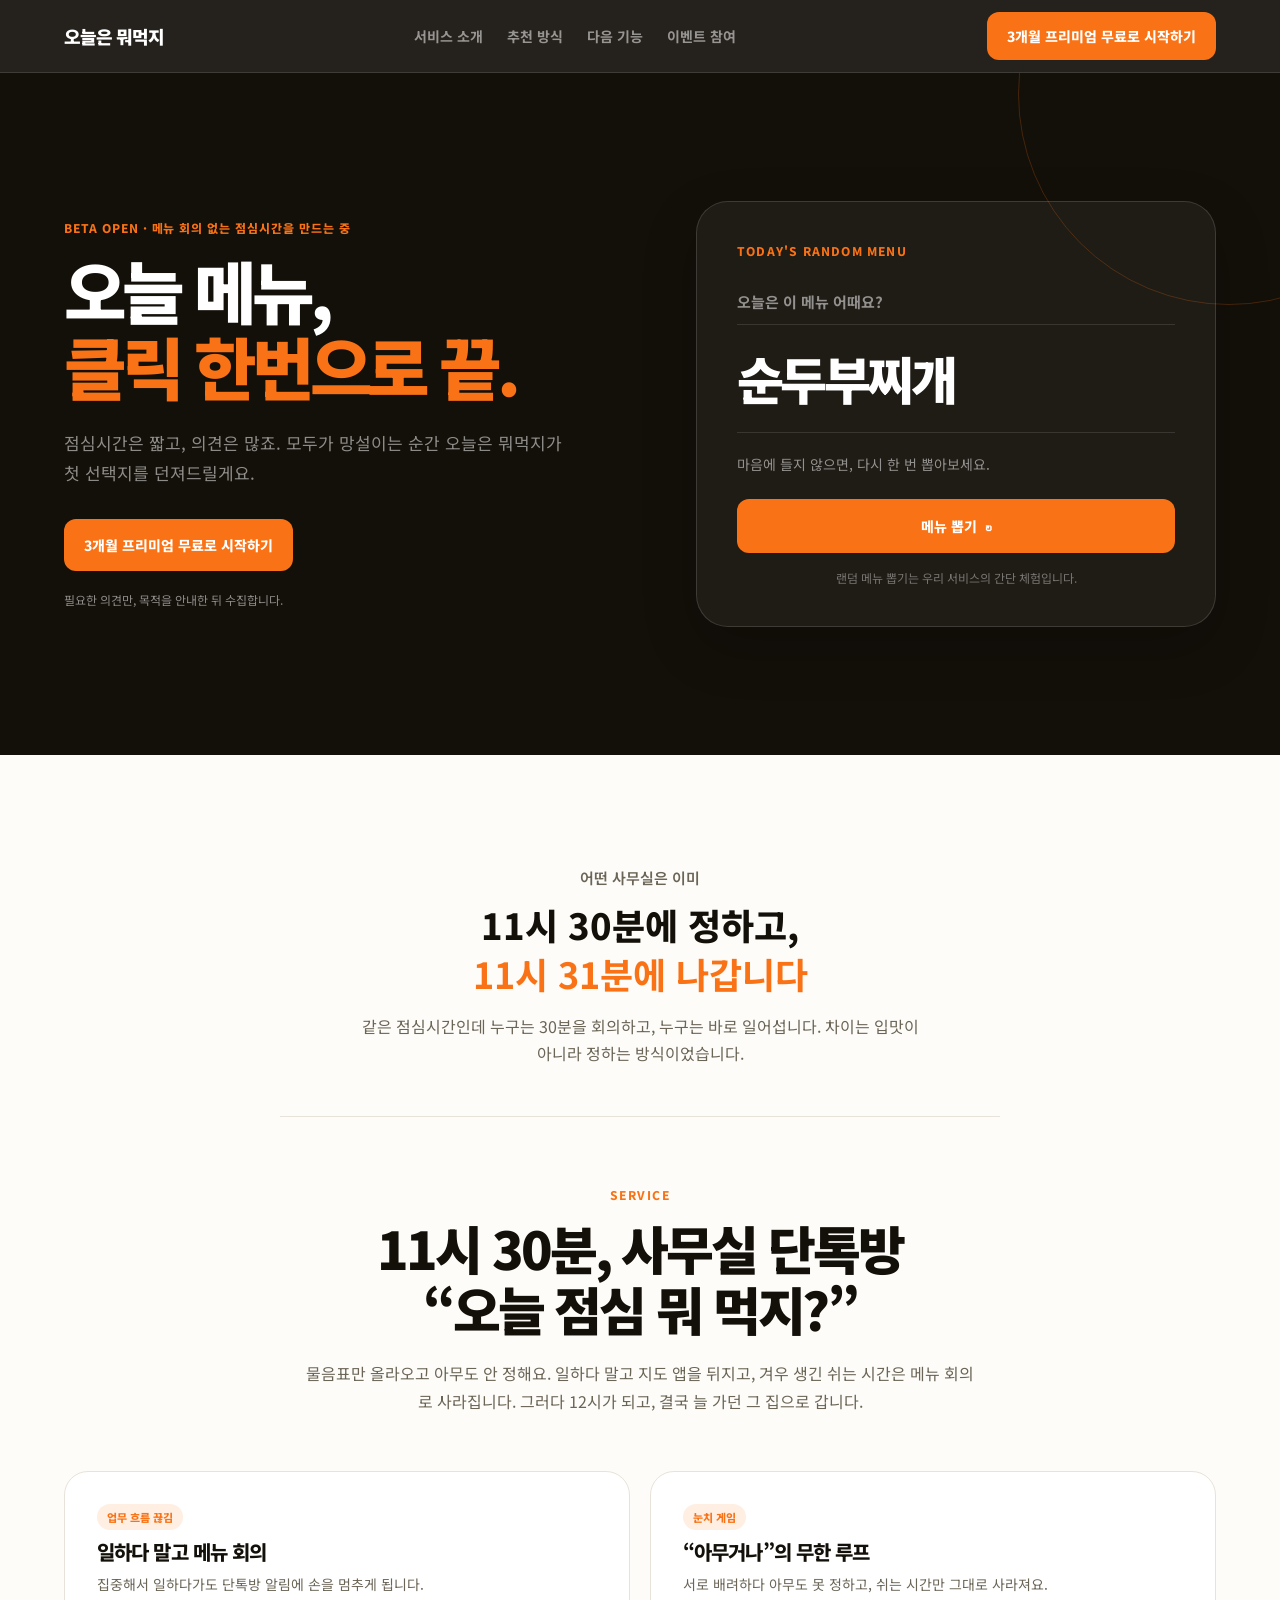
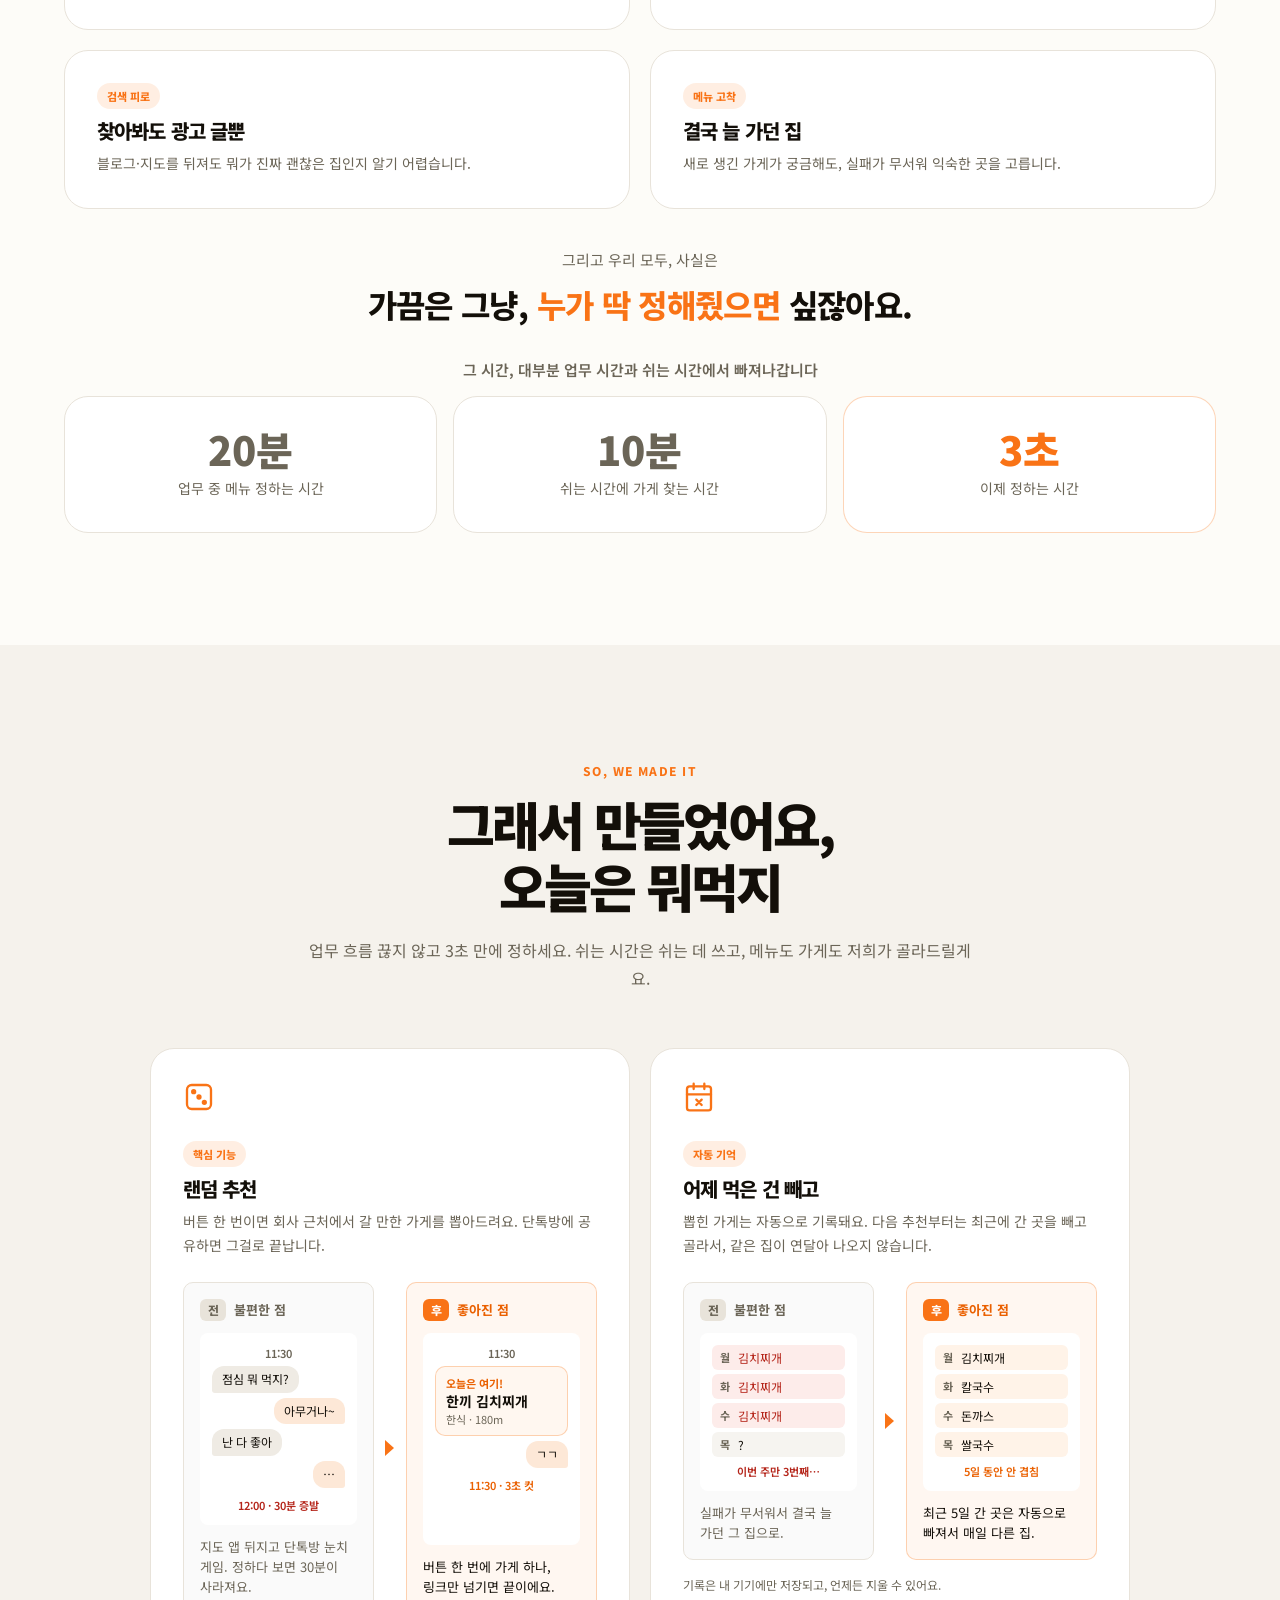
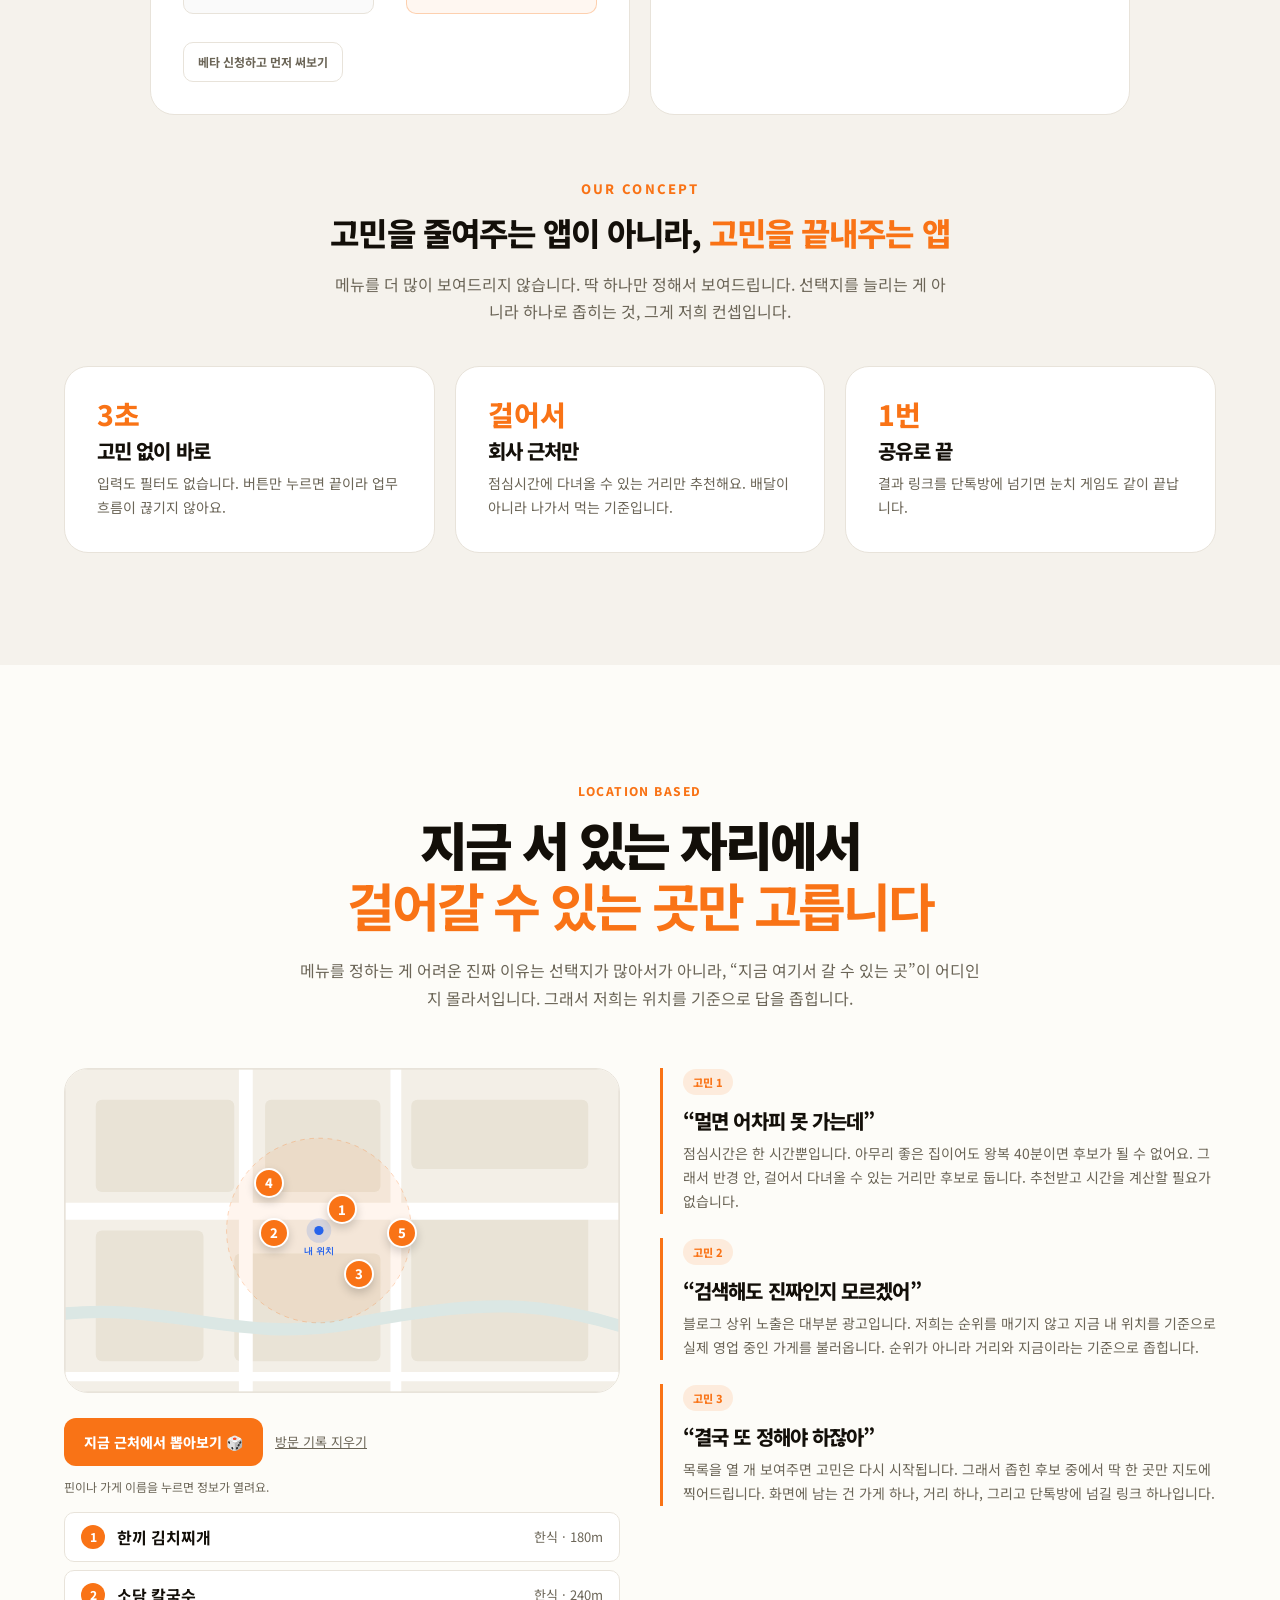
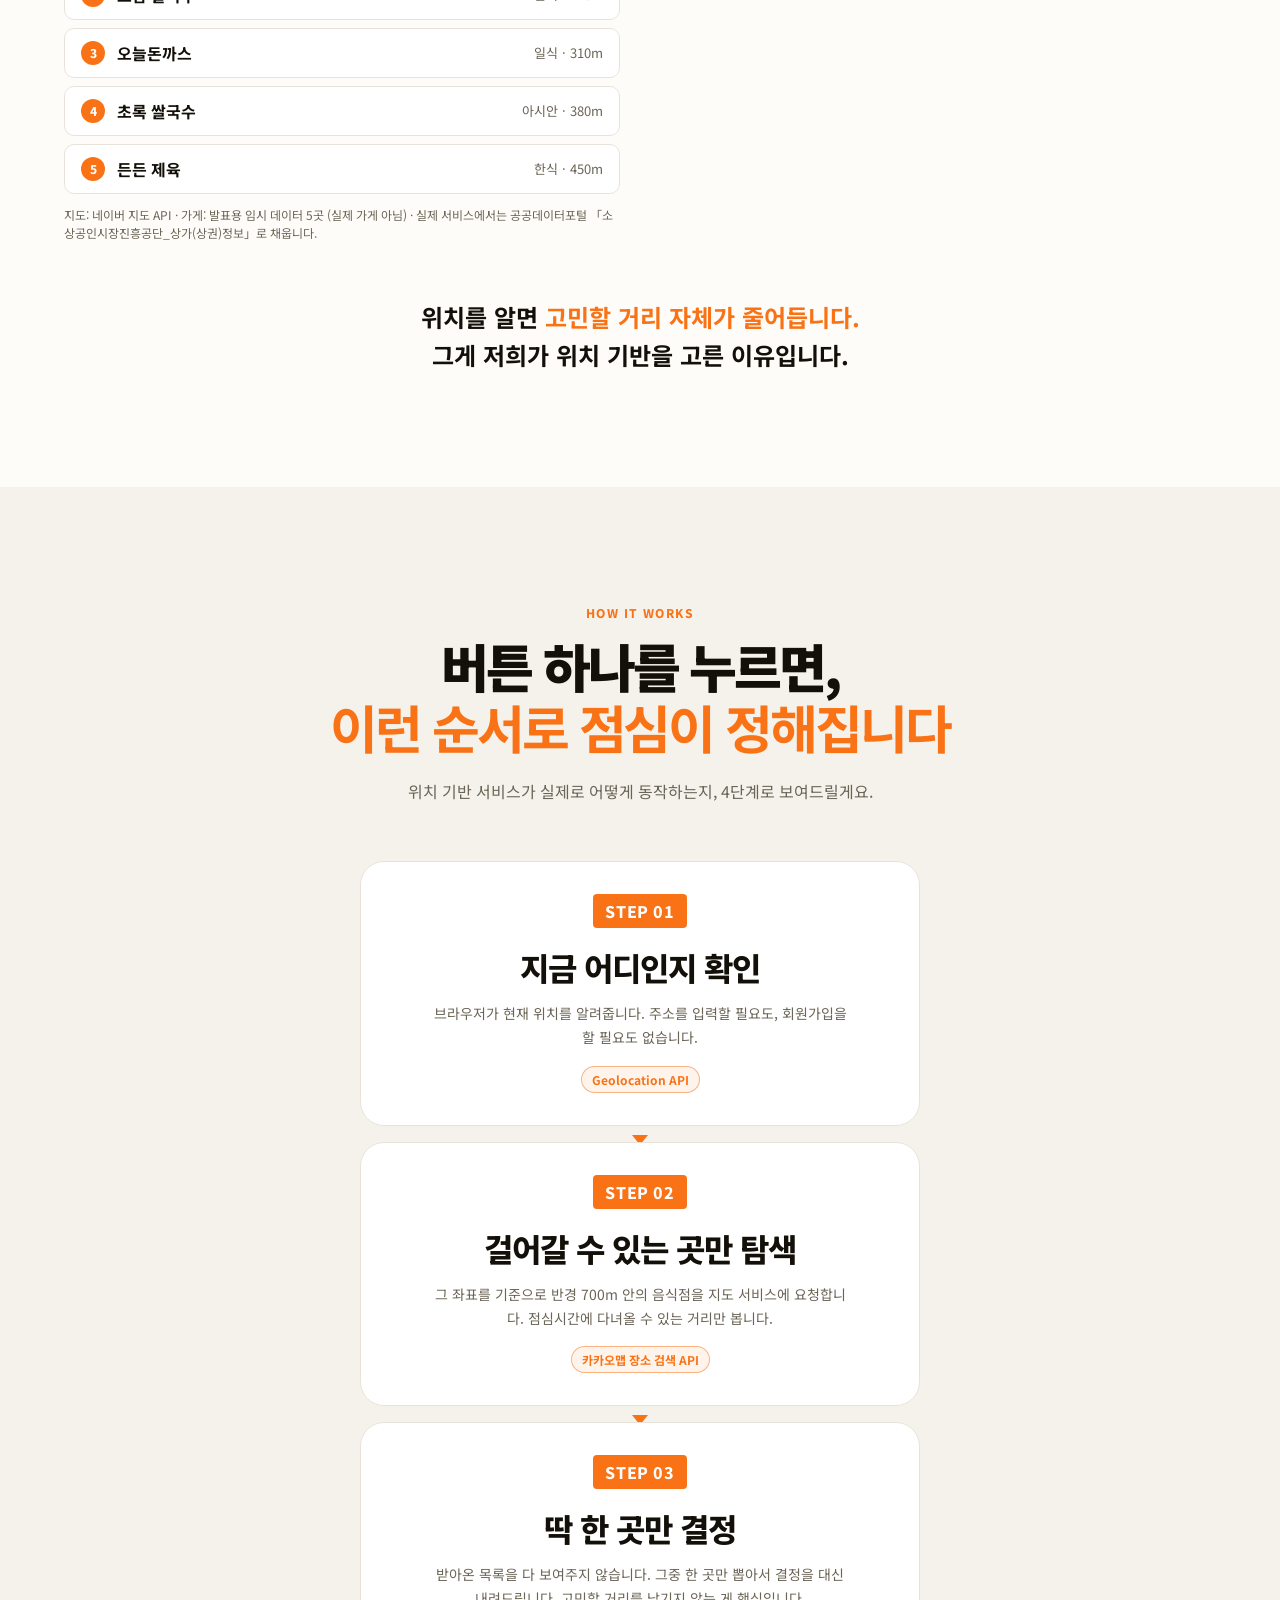
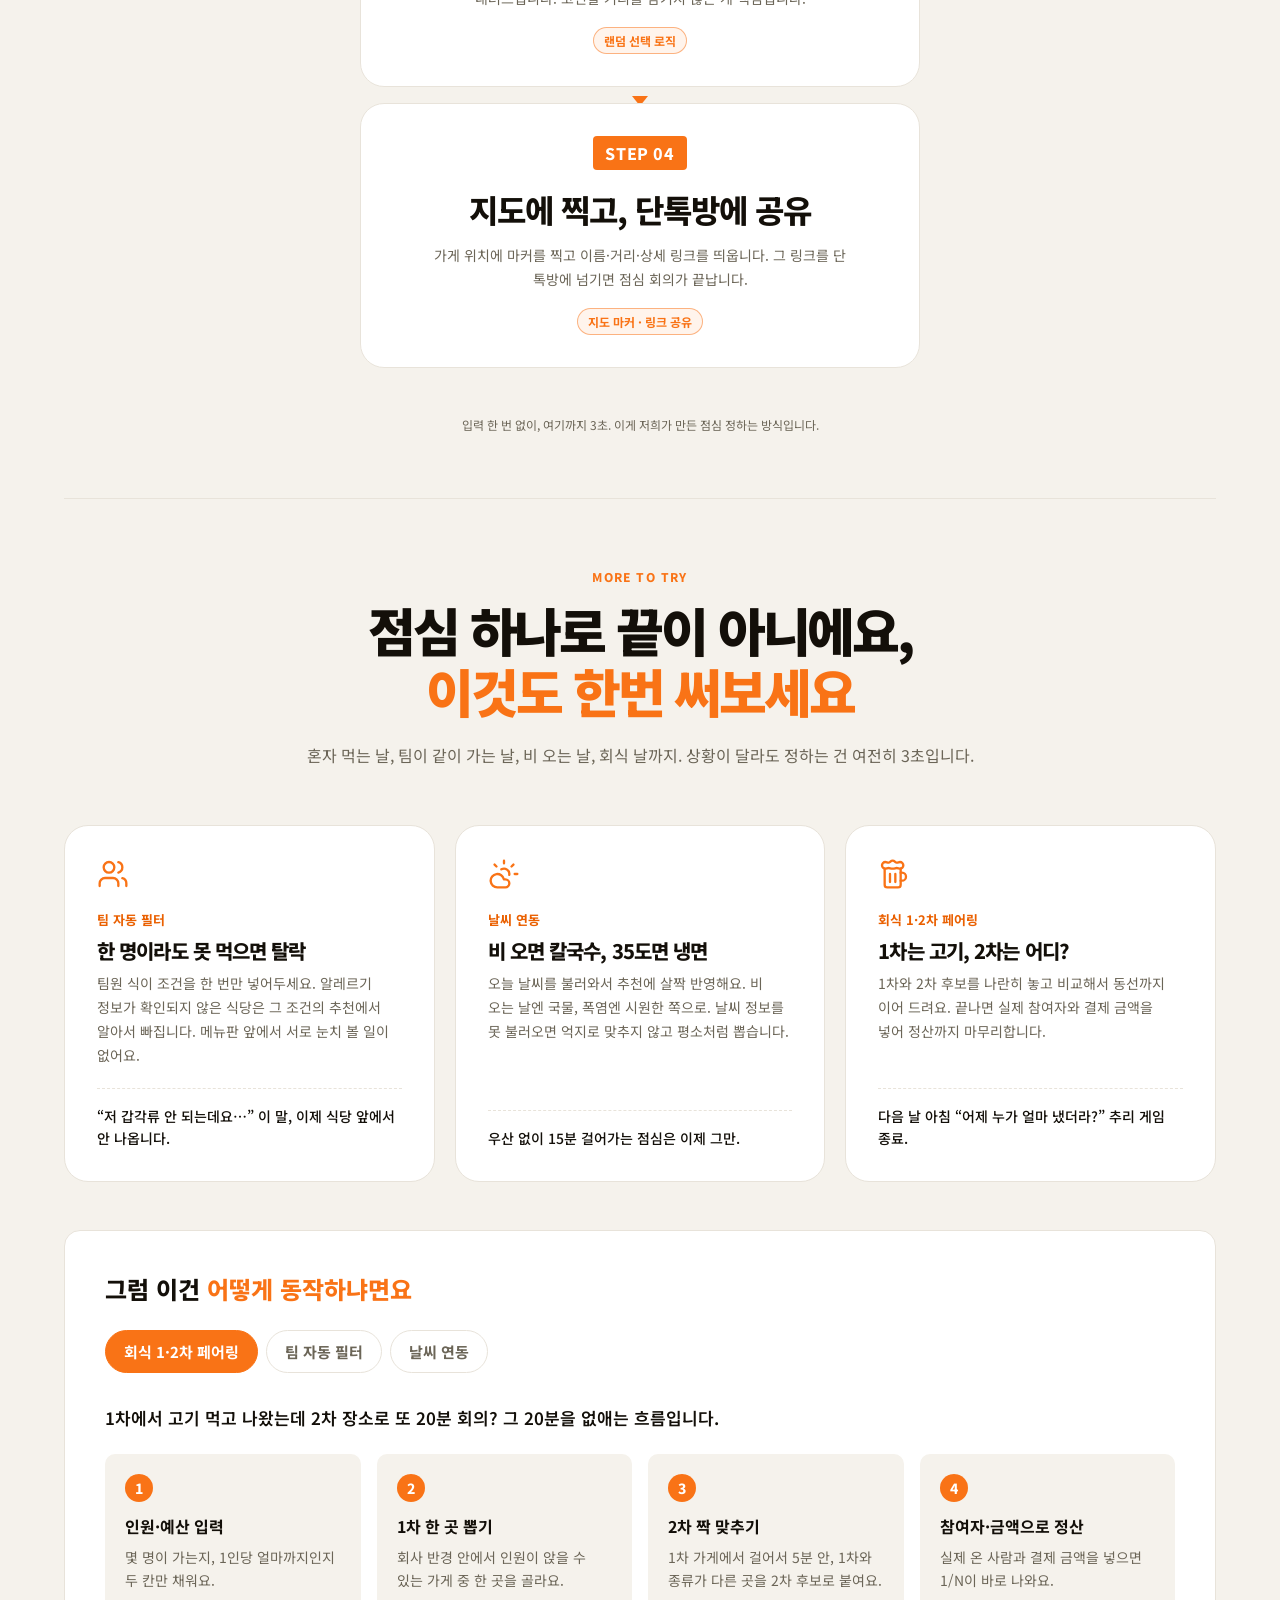
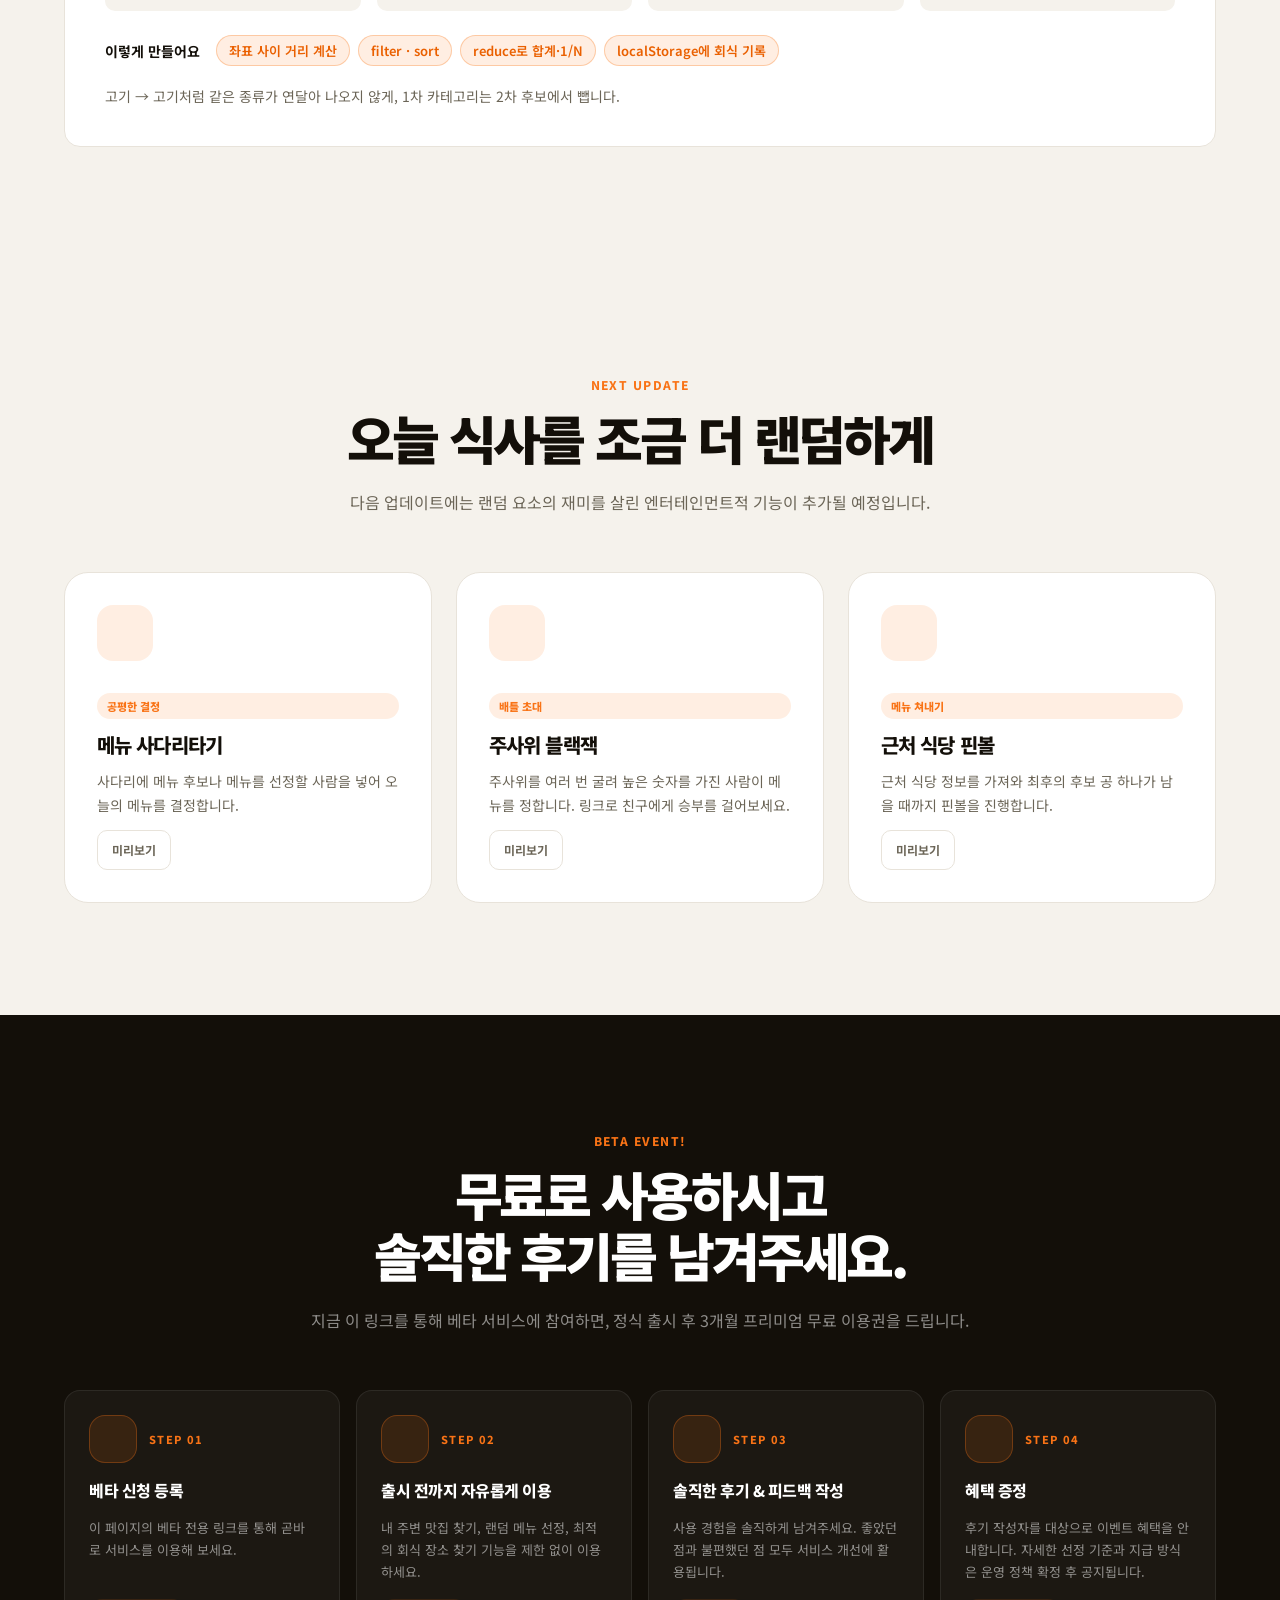
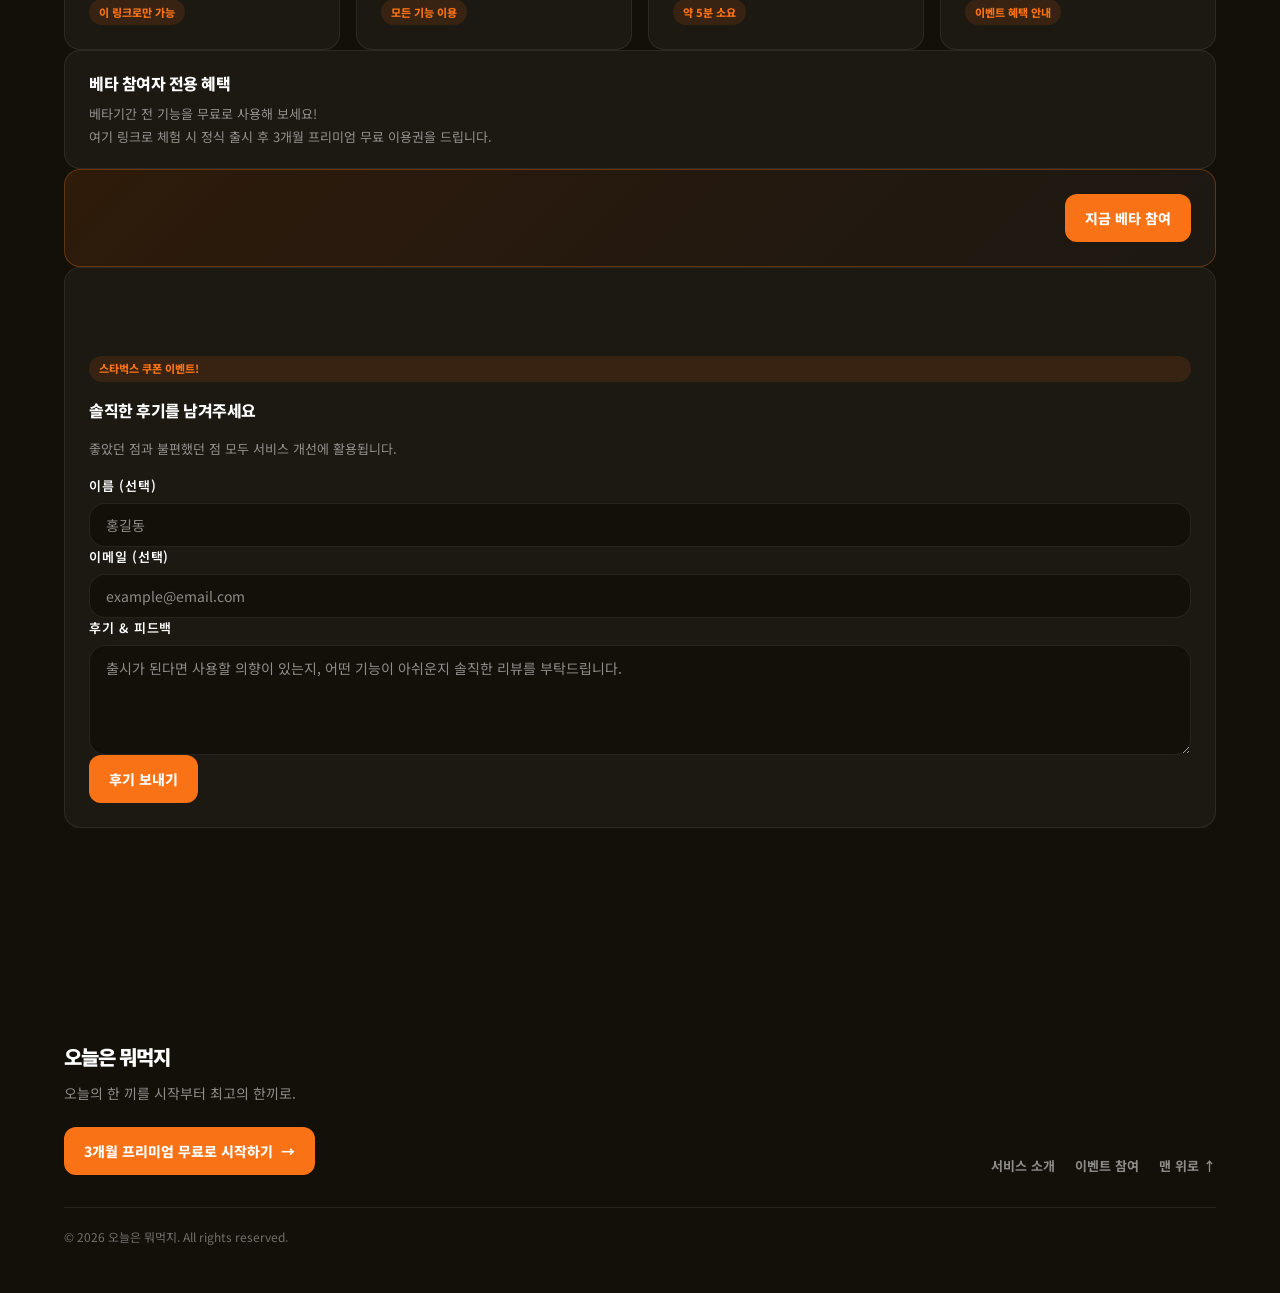
==== index.html @ b44a0952 "feat(B): 기능 카드 전후 장면·추가 기능 3개·동작 설명 탭" ====
<!doctype html>
<html lang="ko">
  <head>
    <meta charset="UTF-8" />
    <meta name="viewport" content="width=device-width, initial-scale=1.0" />
    <meta
      name="description"
      content="오늘의 메뉴 고민을 덜어주는 위치 기반 메뉴 추천 서비스, 오늘은 뭐먹지 베타에 참여해보세요."
    />
    <title>오늘은 뭐먹지 | 오늘 점심, 딱 한 곳만 고를게요</title>

    <!-- 공통 스타일 (모두 같이 씀 / 임의 변경 금지) -->
    <link rel="stylesheet" href="./css/common.css" />
    <!-- A 담당 -->
    <link rel="stylesheet" href="./css/header.css" />
    <link rel="stylesheet" href="./css/hero.css" />
    <link rel="stylesheet" href="./css/footer.css" />
    <!-- B 담당 -->
    <link rel="stylesheet" href="./css/service.css" />
    <link rel="stylesheet" href="./css/features.css" />
    <!-- C 담당 -->
    <link rel="stylesheet" href="./css/update.css" />
    <link rel="stylesheet" href="./css/event.css" />
  </head>

  <body id="top">
    <!-- ============ HEADER (담당: A) ============ -->
    <header class="header" data-site-header>
      <div class="page-container header-inner">
        <a
          href="#top"
          class="header-logo"
          aria-label="오늘은 뭐먹지 첫 화면으로 이동"
        >
          오늘은 뭐먹지
        </a>
        <button
          class="button-secondary header-menu-button"
          type="button"
          aria-expanded="false"
          aria-controls="primary-navigation"
        >
          <span class="header-menu-button-label">메뉴</span>
          <span class="header-menu-button-icon" aria-hidden="true"></span>
        </button>
        <nav class="header-nav" id="primary-navigation" aria-label="주요 메뉴">
          <a href="#service" class="header-link">서비스 소개</a>
          <a href="#features" class="header-link">추천 방식</a>
          <a href="#update" class="header-link">다음 기능</a>
          <a href="#event" class="header-link">이벤트 참여</a>
        </nav>
        <a class="button-primary header-cta" href="#event"
          >3개월 프리미엄 무료로 시작하기</a
        >
      </div>
    </header>

    <!-- ============ HERO (담당: A) ============ -->
    <section class="hero" aria-labelledby="hero-title">
      <div class="page-container hero-inner">
        <div class="hero-text">
          <p class="hero-eyebrow">
            BETA OPEN · 메뉴 회의 없는 점심시간을 만드는 중
          </p>
          <h1 class="hero-title" id="hero-title">
            오늘 메뉴,<br /><span>클릭 한번으로 끝.</span>
          </h1>
          <p class="hero-desc">
            점심시간은 짧고, 의견은 많죠. 모두가 망설이는 순간 오늘은 뭐먹지가
            첫 선택지를 던져드릴게요.
          </p>
          <div class="hero-actions">
            <a class="button-primary hero-cta" href="#event"
              >3개월 프리미엄 무료로 시작하기</a
            >
          </div>
          <p class="hero-note">필요한 의견만, 목적을 안내한 뒤 수집합니다.</p>
        </div>
        <div class="hero-picker" aria-label="랜덤 메뉴 뽑기">
          <p class="hero-picker-eyebrow">TODAY'S RANDOM MENU</p>
          <p class="hero-picker-question">오늘은 이 메뉴 어때요?</p>
          <output class="hero-picker-result" data-menu-result aria-live="polite"
            >순두부찌개</output
          >
          <p class="hero-picker-description">
            마음에 들지 않으면, 다시 한 번 뽑아보세요.
          </p>
          <button
            class="button-primary hero-picker-button"
            type="button"
            data-menu-spin
          >
            <span data-menu-button-label>메뉴 뽑기</span>
            <span aria-hidden="true">↻</span>
          </button>
          <p class="hero-picker-note">
            랜덤 메뉴 뽑기는 우리 서비스의 간단 체험입니다.
          </p>
        </div>
      </div>
    </section>

    <!-- ============ SERVICE (담당: B) ============ -->
    <section id="service" class="page-section page-section-light">
      <div class="page-container">
        <!-- 0막: 부러움 — 이미 이렇게 쓰는 팀이 있습니다 -->
        <div class="service-envy">
          <p class="service-envy-lead">어떤 사무실은 이미</p>
          <p class="service-envy-line">
            11시 30분에 정하고,<br />
            <b class="service-envy-accent">11시 31분에 나갑니다</b>
          </p>
          <p class="service-envy-desc">
            같은 점심시간인데 누구는 30분을 회의하고, 누구는 바로 일어섭니다.
            차이는 입맛이 아니라 정하는 방식이었습니다.
          </p>
        </div>

        <!-- 1막: 페르소나의 고민 -->
        <div class="section-heading-group">
          <span class="section-eyebrow">SERVICE</span>
          <h2 class="section-heading">
            11시 30분, 사무실 단톡방<br />&ldquo;오늘 점심 뭐 먹지?&rdquo;
          </h2>
          <p class="section-description">
            물음표만 올라오고 아무도 안 정해요. 일하다 말고 지도 앱을 뒤지고,
            겨우 생긴 쉬는 시간은 메뉴 회의로 사라집니다. 그러다 12시가 되고,
            결국 늘 가던 그 집으로 갑니다.
          </p>
        </div>

        <!-- 2막: 문제 제기 -->
        <div class="service-pain-list">
          <article class="ui-card-light service-pain">
            <span class="ui-badge">업무 흐름 끊김</span>
            <h3 class="text-card-title">일하다 말고 메뉴 회의</h3>
            <p class="text-card-body">
              집중해서 일하다가도 단톡방 알림에 손을 멈추게 됩니다.
            </p>
          </article>

          <article class="ui-card-light service-pain">
            <span class="ui-badge">눈치 게임</span>
            <h3 class="text-card-title">&ldquo;아무거나&rdquo;의 무한 루프</h3>
            <p class="text-card-body">
              서로 배려하다 아무도 못 정하고, 쉬는 시간만 그대로 사라져요.
            </p>
          </article>

          <article class="ui-card-light service-pain">
            <span class="ui-badge">검색 피로</span>
            <h3 class="text-card-title">찾아봐도 광고 글뿐</h3>
            <p class="text-card-body">
              블로그·지도를 뒤져도 뭐가 진짜 괜찮은 집인지 알기 어렵습니다.
            </p>
          </article>

          <article class="ui-card-light service-pain">
            <span class="ui-badge">메뉴 고착</span>
            <h3 class="text-card-title">결국 늘 가던 집</h3>
            <p class="text-card-body">
              새로 생긴 가게가 궁금해도, 실패가 무서워 익숙한 곳을 고릅니다.
            </p>
          </article>
        </div>

        <!-- 3막: 공감 전환 -->
        <div class="service-turn">
          <p class="service-turn-lead">그리고 우리 모두, 사실은</p>
          <p class="service-turn-line">
            가끔은 그냥, <em class="service-turn-accent">누가 딱 정해줬으면</em> 싶잖아요.
          </p>
        </div>

        <!-- 숫자 대비 -->
        <p class="service-compare-lead">
          그 시간, 대부분 업무 시간과 쉬는 시간에서 빠져나갑니다
        </p>
        <div class="service-compare">
          <div class="ui-card-light service-compare-item">
            <span class="service-compare-num">20분</span>
            <p class="text-card-body">업무 중 메뉴 정하는 시간</p>
          </div>
          <div class="ui-card-light service-compare-item">
            <span class="service-compare-num">10분</span>
            <p class="text-card-body">쉬는 시간에 가게 찾는 시간</p>
          </div>
          <div class="ui-card-light service-compare-item service-compare-item-good">
            <span class="service-compare-num service-compare-num-good">3초</span>
            <p class="text-card-body">이제 정하는 시간</p>
          </div>
        </div>
      </div>
    </section>

    <!-- ============ FEATURES (담당: B) ============ -->
    <section id="features" class="page-section page-section-light-soft">
      <div class="page-container">
        <!-- 4막: 그래서 만들었어요 -->
        <div class="section-heading-group">
          <span class="section-eyebrow">SO, WE MADE IT</span>
          <h2 class="section-heading">그래서 만들었어요,<br />오늘은 뭐먹지</h2>
          <p class="section-description">
            업무 흐름 끊지 않고 3초 만에 정하세요. 쉬는 시간은 쉬는 데 쓰고,
            메뉴도 가게도 저희가 골라드릴게요.
          </p>
        </div>

        <div class="features-card-list">
          <!-- 기능 1: 랜덤 추천 -->
          <article class="ui-card-light features-card">
            <svg class="features-icon" viewBox="0 0 24 24" fill="none" stroke="currentColor" stroke-width="1.75" stroke-linecap="round" stroke-linejoin="round" aria-hidden="true"><rect x="3" y="3" width="18" height="18" rx="3.5" /><circle cx="8" cy="8" r="1.1" fill="currentColor" /><circle cx="12" cy="12" r="1.1" fill="currentColor" /><circle cx="16" cy="16" r="1.1" fill="currentColor" /></svg>
            <span class="ui-badge">핵심 기능</span>
            <h3 class="text-card-title">랜덤 추천</h3>
            <p class="text-card-body">
              버튼 한 번이면 회사 근처에서 갈 만한 가게를 뽑아드려요. 단톡방에
              공유하면 그걸로 끝납니다.
            </p>

            <dl class="features-solve">
              <div class="features-solve-row">
                <dt class="features-solve-label"><span class="features-solve-tag">전</span>불편한 점</dt>
                <dd class="features-solve-scene" aria-hidden="true">
                  <div class="features-scene-chat">
                    <p class="features-scene-time">11:30</p>
                    <p class="features-scene-bubble">점심 뭐 먹지?</p>
                    <p class="features-scene-bubble features-scene-bubble-me">아무거나~</p>
                    <p class="features-scene-bubble">난 다 좋아</p>
                    <p class="features-scene-bubble features-scene-bubble-me">…</p>
                    <p class="features-scene-time features-scene-time-bad">12:00 · 30분 증발</p>
                  </div>
                </dd>
                <dd class="features-solve-text">지도 앱 뒤지고 단톡방 눈치 게임. 정하다 보면 30분이 사라져요.</dd>
              </div>
              <div class="features-solve-row features-solve-row-good">
                <dt class="features-solve-label"><span class="features-solve-tag features-solve-tag-good">후</span>좋아진 점</dt>
                <dd class="features-solve-scene" aria-hidden="true">
                  <div class="features-scene-chat">
                    <p class="features-scene-time">11:30</p>
                    <div class="features-scene-pick">
                      <span class="features-scene-pick-label">오늘은 여기!</span>
                      <strong class="features-scene-pick-name">한끼 김치찌개</strong>
                      <span class="features-scene-pick-meta">한식 · 180m</span>
                    </div>
                    <p class="features-scene-bubble features-scene-bubble-me">ㄱㄱ</p>
                    <p class="features-scene-time features-scene-time-good">11:30 · 3초 컷</p>
                  </div>
                </dd>
                <dd class="features-solve-text">버튼 한 번에 가게 하나, 링크만 넘기면 끝이에요.</dd>
              </div>
            </dl>

            <a class="button-secondary features-card-button" href="#event">
              베타 신청하고 먼저 써보기
            </a>
          </article>

          <!-- 기능 2: 최근 메뉴 저장 -->
          <article class="ui-card-light features-card">
            <svg class="features-icon" viewBox="0 0 24 24" fill="none" stroke="currentColor" stroke-width="1.75" stroke-linecap="round" stroke-linejoin="round" aria-hidden="true"><rect x="3" y="4" width="18" height="18" rx="2" /><path d="M16 2v4M8 2v4M3 10h18M10 14l4 4M14 14l-4 4" /></svg>
            <span class="ui-badge">자동 기억</span>
            <h3 class="text-card-title">어제 먹은 건 빼고</h3>
            <p class="text-card-body">
              뽑힌 가게는 자동으로 기록돼요. 다음 추천부터는 최근에 간 곳을
              빼고 골라서, 같은 집이 연달아 나오지 않습니다.
            </p>

            <dl class="features-solve">
              <div class="features-solve-row">
                <dt class="features-solve-label"><span class="features-solve-tag">전</span>불편한 점</dt>
                <dd class="features-solve-scene" aria-hidden="true">
                  <ol class="features-scene-week">
                    <li class="features-scene-day features-scene-day-same"><span>월</span>김치찌개</li>
                    <li class="features-scene-day features-scene-day-same"><span>화</span>김치찌개</li>
                    <li class="features-scene-day features-scene-day-same"><span>수</span>김치찌개</li>
                    <li class="features-scene-day"><span>목</span>?</li>
                  </ol>
                  <p class="features-scene-time features-scene-time-bad">이번 주만 3번째…</p>
                </dd>
                <dd class="features-solve-text">실패가 무서워서 결국 늘 가던 그 집으로.</dd>
              </div>
              <div class="features-solve-row features-solve-row-good">
                <dt class="features-solve-label"><span class="features-solve-tag features-solve-tag-good">후</span>좋아진 점</dt>
                <dd class="features-solve-scene" aria-hidden="true">
                  <ol class="features-scene-week">
                    <li class="features-scene-day"><span>월</span>김치찌개</li>
                    <li class="features-scene-day"><span>화</span>칼국수</li>
                    <li class="features-scene-day"><span>수</span>돈까스</li>
                    <li class="features-scene-day"><span>목</span>쌀국수</li>
                  </ol>
                  <p class="features-scene-time features-scene-time-good">5일 동안 안 겹침</p>
                </dd>
                <dd class="features-solve-text">최근 5일 간 곳은 자동으로 빠져서 매일 다른 집.</dd>
              </div>
            </dl>

            <p class="text-caption features-card-caption">
              기록은 내 기기에만 저장되고, 언제든 지울 수 있어요.
            </p>
          </article>
        </div>

        <!-- 5막: 우리 컨셉과 장점 -->
        <div class="features-concept">
          <p class="features-concept-eyebrow">OUR CONCEPT</p>
          <p class="features-concept-line">
            고민을 줄여주는 앱이 아니라,
            <em class="features-concept-accent">고민을 끝내주는 앱</em>
          </p>
          <p class="features-concept-desc">
            메뉴를 더 많이 보여드리지 않습니다. 딱 하나만 정해서 보여드립니다.
            선택지를 늘리는 게 아니라 하나로 좁히는 것, 그게 저희 컨셉입니다.
          </p>

          <ul class="features-merit-list">
            <li class="ui-card-light features-merit">
              <span class="features-merit-num">3초</span>
              <p class="text-card-title">고민 없이 바로</p>
              <p class="text-card-body">
                입력도 필터도 없습니다. 버튼만 누르면 끝이라 업무 흐름이
                끊기지 않아요.
              </p>
            </li>
            <li class="ui-card-light features-merit">
              <span class="features-merit-num">걸어서</span>
              <p class="text-card-title">회사 근처만</p>
              <p class="text-card-body">
                점심시간에 다녀올 수 있는 거리만 추천해요. 배달이 아니라
                나가서 먹는 기준입니다.
              </p>
            </li>
            <li class="ui-card-light features-merit">
              <span class="features-merit-num">1번</span>
              <p class="text-card-title">공유로 끝</p>
              <p class="text-card-body">
                결과 링크를 단톡방에 넘기면 눈치 게임도 같이 끝납니다.
              </p>
            </li>
          </ul>
        </div>

      </div>
    </section>

    <!-- ============ LOCATION SERVICE (담당: B) ============ -->
    <section id="location" class="page-section page-section-light">
      <div class="page-container">
        <div class="section-heading-group">
          <span class="section-eyebrow">LOCATION BASED</span>
          <h2 class="section-heading">
            지금 서 있는 자리에서<br />
            <b class="location-accent">걸어갈 수 있는 곳만 고릅니다</b>
          </h2>
          <p class="section-description">
            메뉴를 정하는 게 어려운 진짜 이유는 선택지가 많아서가 아니라,
            &ldquo;지금 여기서 갈 수 있는 곳&rdquo;이 어디인지 몰라서입니다.
            그래서 저희는 위치를 기준으로 답을 좁힙니다.
          </p>
        </div>

        <div class="location-showcase">
          <figure class="location-figure">
            <!-- 지도 이미지 + 클릭하면 정보가 열리는 핀 -->
            <div class="location-stage">
              <!-- 네이버 지도 (Client ID가 있을 때 표시) -->
              <div class="location-naver-map" hidden></div>

              <!-- 네이버 지도를 못 쓸 때 보이는 그림 지도 -->
              <img
                class="location-image"
                src="./assets/location-map-base.svg"
                alt="내 위치를 중심으로 걸어갈 수 있는 반경을 표시한 지도"
              />
              <div class="location-pins"></div>
            </div>

            <div class="location-controls">
              <button class="button-primary location-pick-button" type="button">
                지금 근처에서 뽑아보기 🎲
              </button>
              <button class="location-reset-button" type="button">
                방문 기록 지우기
              </button>
            </div>

            <p class="text-caption location-status" aria-live="polite">
              핀이나 가게 이름을 누르면 정보가 열려요.
            </p>

            <div class="location-detail" hidden></div>

            <ol class="location-list"></ol>

            <figcaption class="text-caption location-caption">
              지도: 네이버 지도 API · 가게: 발표용 임시 데이터 5곳 (실제 가게 아님) ·
              실제 서비스에서는 공공데이터포털 「소상공인시장진흥공단_상가(상권)정보」로 채웁니다.
            </figcaption>
          </figure>

          <div class="location-points">
            <article class="location-point">
              <span class="ui-badge">고민 1</span>
              <h3 class="text-card-title">&ldquo;멀면 어차피 못 가는데&rdquo;</h3>
              <p class="text-card-body">
                점심시간은 한 시간뿐입니다. 아무리 좋은 집이어도 왕복 40분이면
                후보가 될 수 없어요. 그래서 반경 안, 걸어서 다녀올 수 있는
                거리만 후보로 둡니다. 추천받고 시간을 계산할 필요가 없습니다.
              </p>
            </article>

            <article class="location-point">
              <span class="ui-badge">고민 2</span>
              <h3 class="text-card-title">&ldquo;검색해도 진짜인지 모르겠어&rdquo;</h3>
              <p class="text-card-body">
                블로그 상위 노출은 대부분 광고입니다. 저희는 순위를 매기지
                않고 지금 내 위치를 기준으로 실제 영업 중인 가게를 불러옵니다.
                순위가 아니라 거리와 지금이라는 기준으로 좁힙니다.
              </p>
            </article>

            <article class="location-point">
              <span class="ui-badge">고민 3</span>
              <h3 class="text-card-title">&ldquo;결국 또 정해야 하잖아&rdquo;</h3>
              <p class="text-card-body">
                목록을 열 개 보여주면 고민은 다시 시작됩니다. 그래서 좁힌
                후보 중에서 딱 한 곳만 지도에 찍어드립니다. 화면에 남는 건
                가게 하나, 거리 하나, 그리고 단톡방에 넘길 링크 하나입니다.
              </p>
            </article>
          </div>
        </div>

        <p class="location-closing">
          위치를 알면 <b class="location-accent">고민할 거리 자체가 줄어듭니다.</b><br />
          그게 저희가 위치 기반을 고른 이유입니다.
        </p>
      </div>

      <!-- 로컬 전용 키 파일 (레포에 없음, 없으면 그림 지도로 동작) -->
      <script src="./js/location-keys.local.js"></script>
      <script src="./js/location-config.js"></script>
      <script src="./data/stores.js"></script>
      <script src="./js/location-pick.js" defer></script>
    </section>

    <!-- ============ HOW IT WORKS (담당: B) ============ -->
    <section id="how-it-works" class="page-section page-section-light-soft">
      <div class="page-container">
        <div class="section-heading-group">
          <span class="section-eyebrow">HOW IT WORKS</span>
          <h2 class="section-heading">
            버튼 하나를 누르면,<br />
            <b class="features-flow-accent">이런 순서로 점심이 정해집니다</b>
          </h2>
          <p class="section-description">
            위치 기반 서비스가 실제로 어떻게 동작하는지, 4단계로 보여드릴게요.
          </p>
        </div>

        <ol class="features-flow">
          <li class="ui-card-light features-flow-step">
            <span class="features-flow-num">STEP 01</span>
            <h3 class="features-flow-title">지금 어디인지 확인</h3>
            <p class="text-card-body features-flow-text">
              브라우저가 현재 위치를 알려줍니다. 주소를 입력할 필요도,
              회원가입을 할 필요도 없습니다.
            </p>
            <span class="features-flow-tech">Geolocation API</span>
          </li>

          <li class="ui-card-light features-flow-step">
            <span class="features-flow-num">STEP 02</span>
            <h3 class="features-flow-title">걸어갈 수 있는 곳만 탐색</h3>
            <p class="text-card-body features-flow-text">
              그 좌표를 기준으로 반경 700m 안의 음식점을 지도 서비스에
              요청합니다. 점심시간에 다녀올 수 있는 거리만 봅니다.
            </p>
            <span class="features-flow-tech">카카오맵 장소 검색 API</span>
          </li>

          <li class="ui-card-light features-flow-step">
            <span class="features-flow-num">STEP 03</span>
            <h3 class="features-flow-title">딱 한 곳만 결정</h3>
            <p class="text-card-body features-flow-text">
              받아온 목록을 다 보여주지 않습니다. 그중 한 곳만 뽑아서
              결정을 대신 내려드립니다. 고민할 거리를 남기지 않는 게 핵심입니다.
            </p>
            <span class="features-flow-tech">랜덤 선택 로직</span>
          </li>

          <li class="ui-card-light features-flow-step features-flow-step-last">
            <span class="features-flow-num">STEP 04</span>
            <h3 class="features-flow-title">지도에 찍고, 단톡방에 공유</h3>
            <p class="text-card-body features-flow-text">
              가게 위치에 마커를 찍고 이름·거리·상세 링크를 띄웁니다.
              그 링크를 단톡방에 넘기면 점심 회의가 끝납니다.
            </p>
            <span class="features-flow-tech">지도 마커 · 링크 공유</span>
          </li>
        </ol>

        <p class="text-caption features-flow-outro">
          입력 한 번 없이, 여기까지 3초. 이게 저희가 만든 점심 정하는 방식입니다.
        </p>

        <!-- 추가 기능: 이것도 한번 써보세요 -->
        <div class="features-more">
          <div class="section-heading-group">
            <span class="section-eyebrow">MORE TO TRY</span>
            <h2 class="section-heading features-more-heading">
              점심 하나로 끝이 아니에요,<br /><span class="features-flow-accent">이것도 한번 써보세요</span>
            </h2>
            <p class="section-description">
              혼자 먹는 날, 팀이 같이 가는 날, 비 오는 날, 회식 날까지. 상황이 달라도 정하는 건 여전히 3초입니다.
            </p>
          </div>

          <ul class="features-more-list">
          <li class="ui-card-light features-more-card">
            <svg class="features-icon" viewBox="0 0 24 24" fill="none" stroke="currentColor" stroke-width="1.75" stroke-linecap="round" stroke-linejoin="round" aria-hidden="true"><path d="M16 21v-2a4 4 0 0 0-4-4H6a4 4 0 0 0-4 4v2" /><circle cx="9" cy="7" r="4" /><path d="M22 21v-2a4 4 0 0 0-3-3.87M16 3.13a4 4 0 0 1 0 7.75" /></svg>
            <span class="features-more-tag">팀 자동 필터</span>
            <h3 class="text-card-title">한 명이라도 못 먹으면 탈락</h3>
            <p class="text-card-body">
              팀원 식이 조건을 한 번만 넣어두세요. 알레르기 정보가 확인되지 않은 식당은 그 조건의 추천에서 알아서 빠집니다. 메뉴판 앞에서 서로 눈치 볼 일이 없어요.
            </p>
            <p class="features-more-quote">“저 갑각류 안 되는데요…” 이 말, 이제 식당 앞에서 안 나옵니다.</p>
          </li>
          <li class="ui-card-light features-more-card">
            <svg class="features-icon" viewBox="0 0 24 24" fill="none" stroke="currentColor" stroke-width="1.75" stroke-linecap="round" stroke-linejoin="round" aria-hidden="true"><path d="M12 2v2M4.93 4.93l1.41 1.41M20 12h2M19.07 4.93l-1.41 1.41M15.95 12.65a4 4 0 0 0-5.93-4.13" /><path d="M13 22H7a5 5 0 1 1 4.9-6H13a3 3 0 0 1 0 6Z" /></svg>
            <span class="features-more-tag">날씨 연동</span>
            <h3 class="text-card-title">비 오면 칼국수, 35도면 냉면</h3>
            <p class="text-card-body">
              오늘 날씨를 불러와서 추천에 살짝 반영해요. 비 오는 날엔 국물, 폭염엔 시원한 쪽으로. 날씨 정보를 못 불러오면 억지로 맞추지 않고 평소처럼 뽑습니다.
            </p>
            <p class="features-more-quote">우산 없이 15분 걸어가는 점심은 이제 그만.</p>
          </li>
          <li class="ui-card-light features-more-card">
            <svg class="features-icon" viewBox="0 0 24 24" fill="none" stroke="currentColor" stroke-width="1.75" stroke-linecap="round" stroke-linejoin="round" aria-hidden="true"><path d="M17 11h1a3 3 0 0 1 0 6h-1" /><path d="M9 12v6M13 12v6" /><path d="M14 7.5c-1 0-1.44.5-3 .5s-2-.5-3-.5-1.72.5-2.5.5a2.5 2.5 0 0 1 0-5c.78 0 1.57.5 2.5.5S9.44 2 11 2s2 1.5 3 1.5 1.72-.5 2.5-.5a2.5 2.5 0 0 1 0 5c-.78 0-1.5-.5-2.5-.5Z" /><path d="M5 8v12a2 2 0 0 0 2 2h8a2 2 0 0 0 2-2V8" /></svg>
            <span class="features-more-tag">회식 1·2차 페어링</span>
            <h3 class="text-card-title">1차는 고기, 2차는 어디?</h3>
            <p class="text-card-body">
              1차와 2차 후보를 나란히 놓고 비교해서 동선까지 이어 드려요. 끝나면 실제 참여자와 결제 금액을 넣어 정산까지 마무리합니다.
            </p>
            <p class="features-more-quote">다음 날 아침 “어제 누가 얼마 냈더라?” 추리 게임 종료.</p>
          </li>
          </ul>

          <!-- 추가 기능 동작 설명 (탭) -->
          <div class="features-how">
            <p class="features-how-heading">
              그럼 이건 <span class="features-flow-accent">어떻게 동작하냐면요</span>
            </p>
            <div class="features-how-tabs" role="tablist" aria-label="추가 기능 동작 설명">
            <button class="features-how-tab" id="features-how-tab-party" type="button" role="tab" aria-controls="features-how-party" aria-selected="true">회식 1·2차 페어링</button>
            <button class="features-how-tab" id="features-how-tab-team" type="button" role="tab" aria-controls="features-how-team" aria-selected="false" tabindex="-1">팀 자동 필터</button>
            <button class="features-how-tab" id="features-how-tab-weather" type="button" role="tab" aria-controls="features-how-weather" aria-selected="false" tabindex="-1">날씨 연동</button>
            </div>
            <div class="features-how-panel" id="features-how-party" role="tabpanel" aria-labelledby="features-how-tab-party">
              <p class="features-how-lead">1차에서 고기 먹고 나왔는데 2차 장소로 또 20분 회의? 그 20분을 없애는 흐름입니다.</p>
              <ol class="features-how-steps">
                <li class="features-how-step">
                  <span class="features-how-num">1</span>
                  <p class="features-how-step-title">인원·예산 입력</p>
                  <p class="features-how-step-text">몇 명이 가는지, 1인당 얼마까지인지 두 칸만 채워요.</p>
                </li>
                <li class="features-how-step">
                  <span class="features-how-num">2</span>
                  <p class="features-how-step-title">1차 한 곳 뽑기</p>
                  <p class="features-how-step-text">회사 반경 안에서 인원이 앉을 수 있는 가게 중 한 곳을 골라요.</p>
                </li>
                <li class="features-how-step">
                  <span class="features-how-num">3</span>
                  <p class="features-how-step-title">2차 짝 맞추기</p>
                  <p class="features-how-step-text">1차 가게에서 걸어서 5분 안, 1차와 종류가 다른 곳을 2차 후보로 붙여요.</p>
                </li>
                <li class="features-how-step">
                  <span class="features-how-num">4</span>
                  <p class="features-how-step-title">참여자·금액으로 정산</p>
                  <p class="features-how-step-text">실제 온 사람과 결제 금액을 넣으면 1/N이 바로 나와요.</p>
                </li>
              </ol>
              <div class="features-how-tech">
                <span class="features-how-tech-label">이렇게 만들어요</span>
                <span class="features-how-chip">좌표 사이 거리 계산</span>
                <span class="features-how-chip">filter · sort</span>
                <span class="features-how-chip">reduce로 합계·1/N</span>
                <span class="features-how-chip">localStorage에 회식 기록</span>
              </div>
              <p class="features-how-note">고기 → 고기처럼 같은 종류가 연달아 나오지 않게, 1차 카테고리는 2차 후보에서 뺍니다.</p>
            </div>
            <div class="features-how-panel" id="features-how-team" role="tabpanel" aria-labelledby="features-how-tab-team" hidden>
              <p class="features-how-lead">메뉴판 앞에서 "저 이거 못 먹어요"가 나오기 전에, 후보 단계에서 미리 거릅니다.</p>
              <ol class="features-how-steps">
                <li class="features-how-step">
                  <span class="features-how-num">1</span>
                  <p class="features-how-step-title">참여자 체크</p>
                  <p class="features-how-step-text">오늘 같이 가는 사람을 고르면 저장해 둔 식이 조건을 불러와요.</p>
                </li>
                <li class="features-how-step">
                  <span class="features-how-num">2</span>
                  <p class="features-how-step-title">조건 모으기</p>
                  <p class="features-how-step-text">채식·갑각류·견과류처럼 한 명이라도 걸리는 조건을 전부 합쳐요.</p>
                </li>
                <li class="features-how-step">
                  <span class="features-how-num">3</span>
                  <p class="features-how-step-title">가게 태그와 비교</p>
                  <p class="features-how-step-text">가게 정보에 적힌 알레르기·메뉴 태그와 하나씩 맞춰 봐요.</p>
                </li>
                <li class="features-how-step">
                  <span class="features-how-num">4</span>
                  <p class="features-how-step-title">모르면 빼기</p>
                  <p class="features-how-step-text">정보가 확인되지 않은 가게는 "괜찮겠지"로 넣지 않고 그 조건에선 제외해요.</p>
                </li>
              </ol>
              <div class="features-how-tech">
                <span class="features-how-tech-label">이렇게 만들어요</span>
                <span class="features-how-chip">배열 합치기 (Set)</span>
                <span class="features-how-chip">some / every</span>
                <span class="features-how-chip">조건별 filter</span>
                <span class="features-how-chip">dataset으로 참여자 연결</span>
              </div>
              <p class="features-how-note">"아마 괜찮을 거야"는 추천하지 않습니다. 확인된 곳만 남기는 게 원칙이에요.</p>
            </div>
            <div class="features-how-panel" id="features-how-weather" role="tabpanel" aria-labelledby="features-how-tab-weather" hidden>
              <p class="features-how-lead">비 오는 날 15분 걸어가서 냉면 먹는 일, 이제 없어요.</p>
              <ol class="features-how-steps">
                <li class="features-how-step">
                  <span class="features-how-num">1</span>
                  <p class="features-how-step-title">날씨 불러오기</p>
                  <p class="features-how-step-text">공공데이터포털 기상청 단기예보로 지금 비·기온을 가져와요.</p>
                </li>
                <li class="features-how-step">
                  <span class="features-how-num">2</span>
                  <p class="features-how-step-title">오늘 날씨 분류</p>
                  <p class="features-how-step-text">비 / 폭염 / 한파 / 보통 중 하나로 나눠요.</p>
                </li>
                <li class="features-how-step">
                  <span class="features-how-num">3</span>
                  <p class="features-how-step-title">가중치 주기</p>
                  <p class="features-how-step-text">비엔 국물·가까운 곳, 폭염엔 시원한 메뉴 쪽에 확률을 조금 더 줘요.</p>
                </li>
                <li class="features-how-step">
                  <span class="features-how-num">4</span>
                  <p class="features-how-step-title">그래도 랜덤</p>
                  <p class="features-how-step-text">가중치를 줘도 뽑기는 랜덤이라, 매일 칼국수만 나오진 않아요.</p>
                </li>
              </ol>
              <div class="features-how-tech">
                <span class="features-how-tech-label">이렇게 만들어요</span>
                <span class="features-how-chip">fetch + async/await</span>
                <span class="features-how-chip">try / catch</span>
                <span class="features-how-chip">가중치 랜덤 (Math.random)</span>
                <span class="features-how-chip">실패 시 기본값</span>
              </div>
              <p class="features-how-note">날씨를 못 불러오면 억지로 맞추지 않고, 가중치 없이 평소처럼 뽑습니다.</p>
            </div>
          </div>
        </div>

      </div>
    </section>


    <!-- ============ update (담당: C) ============ -->
    <section id="update" class="page-section page-section-light-soft">
      <div class="page-container">
        <!-- 공통 제목 영역 -->
        <div class="section-heading-group">
          <span class="section-eyebrow">NEXT UPDATE</span>

          <h2 class="section-heading">오늘 식사를 조금 더 랜덤하게</h2>

          <p class="section-description">
            다음 업데이트에는 랜덤 요소의 재미를 살린 엔터테인먼트적 기능이
            추가될 예정입니다.
          </p>
        </div>

        <!-- 업데이트 카드 목록 -->
        <div class="update-card-list">
          <!-- 카드 1 -->
          <article class="ui-card-light update-card">
            <div class="ui-card-icon"></div>

            <span class="ui-badge">공평한 결정</span>

            <h3 class="text-card-title">메뉴 사다리타기</h3>

            <p class="text-card-body">
              사다리에 메뉴 후보나 메뉴를 선정할 사람을 넣어 오늘의 메뉴를
              결정합니다.
            </p>
            <button
            type="button"
            class="button-secondary update-preview-button"
            data-preview="ladder"
          >
            미리보기
          </button>
          </article>

          <!-- 카드 2 -->
          <article class="ui-card-light update-card">
            <div class="ui-card-icon"></div>

            <span class="ui-badge">배틀 초대</span>

            <h3 class="text-card-title">주사위 블랙잭</h3>

            <p class="text-card-body">
              주사위를 여러 번 굴려 높은 숫자를 가진 사람이 메뉴를 정합니다.
              링크로 친구에게 승부를 걸어보세요.
            </p>

            <button
    type="button"
    class="button-secondary update-preview-button"
    data-preview="dice"
  >
    미리보기
  </button>
</article>

          <!-- 카드 3 -->
          <article class="ui-card-light update-card">
            <div class="ui-card-icon"></div>

            <span class="ui-badge">메뉴 쳐내기</span>

            <h3 class="text-card-title">근처 식당 핀볼</h3>

            <p class="text-card-body">
              근처 식당 정보를 가져와 최후의 후보 공 하나가 남을 때까지 핀볼을
              진행합니다.
            </p>

            <button
    type="button"
    class="button-secondary update-preview-button"
    data-preview="pinball"
  >
    미리보기
  </button>
          </article>
        </div>
              <!-- ============ update - 기능 미리보기 안내 ============ -->
              <div
              id="update-preview"
              class="update-preview-panel"
              aria-hidden="true"
            >
              <div class="update-preview-header">
                <span class="ui-badge ui-badge-primary">
                  COMING SOON
                </span>
            
                <h3 class="update-preview-heading">
                  랜덤 메뉴 기능을 준비하고 있어요
                </h3>
              </div>
            
              <p class="update-preview-description">
                미리보기 버튼을 누르면 기능 설명이 표시됩니다.
              </p>
            
              <div class="update-preview-content">
                <div
                  class="update-preview-detail"
                  data-preview-content="ladder"
                >
                  <h4>메뉴 사다리타기</h4>
                  <p>
                    메뉴 후보를 입력하고 사다리를 따라가
                    오늘의 메뉴를 랜덤으로 결정하는 기능입니다.
                  </p>
                </div>
            
                <div
                  class="update-preview-detail"
                  data-preview-content="dice"
                >
                  <h4>주사위 블랙잭</h4>
                  <p>
                    친구와 주사위를 굴려 더 높은 숫자를 얻은 사람이
                    메뉴를 선택하는 기능입니다.
                  </p>
                </div>
            
                <div
                  class="update-preview-detail"
                  data-preview-content="pinball"
                >
                  <h4>근처 식당 핀볼</h4>
                  <p>
                    주변 식당 후보를 하나씩 줄여
                    마지막 식당을 선택하는 기능입니다.
                  </p>
                </div>
              </div>
            </div>
      </div>
    </section>

    <!-- ============ event - 베타 이벤트 (담당: C) ============ -->
    <section id="event" class="page-section page-section-dark">
      <div class="page-container">
        <div class="section-heading-group">
          <span class="section-eyebrow">BETA EVENT!</span>

          <h2 class="section-heading section-heading-dark">
            무료로 사용하시고<br />
            솔직한 후기를 남겨주세요.
          </h2>

          <p class="section-description section-description-dark">
            지금 이 링크를 통해 베타 서비스에 참여하면, 정식 출시 후 3개월
            프리미엄 무료 이용권을 드립니다.
          </p>
        </div>

        <div class="event-step-list">
          <article class="event-step-card">
            <div class="event-step-top">
              <div class="event-step-icon"></div>
              <span class="event-step-number">STEP 01</span>
            </div>

            <h3 class="event-step-title">베타 신청 등록</h3>

            <p class="event-step-description">
              이 페이지의 베타 전용 링크를 통해 곧바로 서비스를 이용해 보세요.
            </p>

            <span class="ui-badge">이 링크로만 가능</span>
          </article>

          <article class="event-step-card">
            <div class="event-step-top">
              <div class="event-step-icon"></div>
              <span class="event-step-number">STEP 02</span>
            </div>

            <h3 class="event-step-title">출시 전까지 자유롭게 이용</h3>

            <p class="event-step-description">
              내 주변 맛집 찾기, 랜덤 메뉴 선정, 최적의 회식 장소 찾기 기능을
              제한 없이 이용하세요.
            </p>

            <span class="ui-badge">모든 기능 이용</span>
          </article>

          <article class="event-step-card">
            <div class="event-step-top">
              <div class="event-step-icon"></div>
              <span class="event-step-number">STEP 03</span>
            </div>

            <h3 class="event-step-title">솔직한 후기 &amp; 피드백 작성</h3>

            <p class="event-step-description">
              사용 경험을 솔직하게 남겨주세요. 좋았던 점과 불편했던 점 모두
              서비스 개선에 활용됩니다.
            </p>

            <span class="ui-badge">약 5분 소요</span>
          </article>

          <article class="event-step-card">
            <div class="event-step-top">
              <div class="event-step-icon"></div>
              <span class="event-step-number">STEP 04</span>
            </div>

            <h3 class="event-step-title">혜택 증정</h3>

            <p class="event-step-description">
              후기 작성자를 대상으로 이벤트 혜택을 안내합니다. 자세한 선정
              기준과 지급 방식은 운영 정책 확정 후 공지됩니다.
            </p>

            <span class="ui-badge">이벤트 혜택 안내</span>
          </article>
        </div>
        <!-- ============ event - 혜택 배너 ============ -->
        <div class="event-benefit-banner">
          <div class="event-benefit-content">
            <h3 class="event-benefit-heading">베타 참여자 전용 혜택</h3>

            <p class="event-benefit-description">
              베타기간 전 기능을 무료로 사용해 보세요!<br />
              여기 링크로 체험 시 정식 출시 후 3개월 프리미엄 무료 이용권을
              드립니다.
            </p>
          </div>
        </div>

        <!-- ============ event - 베타 신청 링크  ============ -->
        <div class="event-cta-card">
          <div class="event-cta-content"></div>

          <a href="#" class="button button-primary">지금 베타 참여</a>
        </div>

        <!-- ============ event - 후기 폼 (담당: C) ============ -->
        <div class="event-feedback-form">
          <br />
          <br />
          <span class="ui-badge ui-badge-primary">스타벅스 쿠폰 이벤트!</span>
          <h3 class="event-feedback-heading">솔직한 후기를 남겨주세요</h3>

          <p class="event-feedback-description">
            좋았던 점과 불편했던 점 모두 서비스 개선에 활용됩니다.
          </p>

          <form class="feedback-form">
            <div class="form-group">
              <label for="feedback-name" class="form-label">이름 (선택)</label>
              <input
                type="text"
                id="feedback-name"
                class="form-input"
                placeholder="홍길동"
              />
            </div>

            <div class="form-group">
              <label for="feedback-email" class="form-label"
                >이메일 (선택)</label
              >
              <input
                type="email"
                id="feedback-email"
                class="form-input"
                placeholder="example@email.com"
              />
            </div>

            <div class="form-group">
              <label for="feedback-message" class="form-label"
                >후기 &amp; 피드백</label
              >
              <textarea
                id="feedback-message"
                class="form-textarea"
                rows="4"
                placeholder="출시가 된다면 사용할 의향이 있는지, 어떤 기능이 아쉬운지 솔직한 리뷰를 부탁드립니다."
              ></textarea>
            </div>

            <button type="submit" class="button button-primary">
              후기 보내기
            </button>
          </form>
        </div>
      </div>
    </section>

    <!-- ============ 전역 CTA (담당: A) ============ -->
    <aside
      class="header-sticky-cta"
      data-sticky-cta
      hidden
      aria-label="베타 참여 안내"
    >
      <div class="header-sticky-cta-inner page-container">
        <p class="header-sticky-cta-copy">
          베타로 먼저 써보고, 7일 이용 후 의견을 남겨주시면 추가 혜택 제공됩니다.
        </p>
        <a class="button-primary header-sticky-cta-button" href="#event"
          >3개월 프리미엄 무료로 시작하기 <span aria-hidden="true">→</span></a
        >
      </div>
    </aside>

    <!-- ============ FOOTER (담당: A) ============ -->
    <footer class="footer" id="footer">
      <div class="page-container footer-inner">
        <div>
          <a class="footer-logo" href="#top">오늘은 뭐먹지</a>
          <p class="footer-description">
            오늘의 한 끼를 시작부터 최고의 한끼로.
          </p>
          <a class="button-primary footer-cta" href="#event"
            >3개월 프리미엄 무료로 시작하기 <span aria-hidden="true">→</span></a
          >
        </div>
        <nav class="footer-links" aria-label="푸터 메뉴">
          <a href="#service" class="footer-link">서비스 소개</a>
          <a href="#event" class="footer-link">이벤트 참여</a>
          <a href="#top" class="footer-link">맨 위로 ↑</a>
        </nav>
        <p class="footer-copy">© 2026 오늘은 뭐먹지. All rights reserved.</p>
      </div>
    </footer>
    <script src="./js/features-more.js" defer></script>
    <script src="./js/update-preview.js"></script>
    <script src="./js/menu.js"></script>
    <script src="./js/hero-menu-picker.js"></script>
    <script src="./js/sticky-cta.js"></script>
  </body>
</html>
---- css/common.css ----
@import url('https://fonts.googleapis.com/css2?family=Noto+Sans+KR:wght@400;500;600;700;800;900&display=swap');

/* ============================================================
   오늘은뭐먹지 | 공통 디자인 시스템
   사용 위치: src/styles/common.css
   index.css 또는 main.tsx에서 한 번만 import 합니다.
   ============================================================ */

:root {
  /* Brand */
  --color-primary: #f97316;
  --color-primary-dark: #ea6000;
  --color-primary-soft: rgba(249, 115, 22, 0.12);
  --color-primary-soft-strong: rgba(249, 115, 22, 0.18);
  --color-primary-border: rgba(249, 115, 22, 0.3);

  /* Background / surface */
  --color-bg-light: #fdfcf8;
  --color-bg-light-soft: #f5f2ec;
  --color-bg-dark: #130f09;
  --color-bg-dark-soft: #1e1810;
  --color-surface: #ffffff;
  --color-surface-dark: rgba(255, 255, 255, 0.04);
  --color-surface-dark-hover: rgba(255, 255, 255, 0.07);

  /* Text */
  --color-text: #130f09;
  --color-text-muted: #6b6557;
  --color-text-on-dark: #ffffff;
  --color-text-on-dark-muted: rgba(255, 255, 255, 0.52);
  --color-text-on-dark-subtle: rgba(255, 255, 255, 0.4);

  /* Border */
  --color-border: #e8e3da;
  --color-border-dark: rgba(255, 255, 255, 0.08);

  /* Typography */
  --font-sans: 'Noto Sans KR', 'Apple SD Gothic Neo', 'Malgun Gothic', sans-serif;

  /* Layout */
  --content-max-width: 1152px;
  --content-padding-desktop: 24px;
  --content-padding-mobile: 16px;
  --section-padding-y: 112px;
  --section-padding-y-tablet: 88px;
  --section-padding-y-mobile: 72px;

  /* Spacing */
  --space-1: 4px;
  --space-2: 8px;
  --space-3: 12px;
  --space-4: 16px;
  --space-5: 20px;
  --space-6: 24px;
  --space-8: 32px;
  --space-10: 40px;
  --space-12: 48px;
  --space-14: 56px;
  --space-16: 64px;

  /* Radius */
  --radius-pill: 999px;
  --radius-sm: 10px;
  --radius-md: 16px;
  --radius-lg: 24px;
  --radius-xl: 32px;

  /* Shadow */
  --shadow-card: 0 12px 30px rgba(74, 46, 27, 0.1);
  --shadow-card-hover: 0 18px 38px rgba(74, 46, 27, 0.16);
  --shadow-dark: 0 20px 55px rgba(0, 0, 0, 0.18);

  /* Motion */
  --transition-fast: 160ms ease;
  --transition-base: 220ms ease;
}

/* ============================================================
   Base
   ============================================================ */

* {
  box-sizing: border-box;
}

html {
  scroll-behavior: smooth;
}

body {
  margin: 0;
  background: var(--color-bg-light);
  color: var(--color-text);
  font-family: var(--font-sans);
}

button,
input,
textarea,
select {
  font: inherit;
}

button,
a,
input,
textarea,
select {
  -webkit-tap-highlight-color: transparent;
}

button:focus-visible,
a:focus-visible,
input:focus-visible,
textarea:focus-visible,
select:focus-visible {
  outline: 3px solid rgba(249, 115, 22, 0.45);
  outline-offset: 3px;
}

/* ============================================================
   Layout utilities
   ============================================================ */

.page-container {
  width: min(var(--content-max-width), calc(100% - (var(--content-padding-desktop) * 2)));
  margin: 0 auto;
}

.page-section {
  padding: var(--section-padding-y) 0;
}

.page-section-light {
  background: var(--color-bg-light);
}

.page-section-light-soft {
  background: var(--color-bg-light-soft);
}

.page-section-dark {
  background: var(--color-bg-dark);
}

.section-heading-group {
  max-width: 680px;
  margin: 0 auto var(--space-14);
  text-align: center;
}

.section-eyebrow {
  display: inline-block;
  color: var(--color-primary);
  font-size: 12px;
  font-weight: 800;
  letter-spacing: 0.12em;
  text-transform: uppercase;
}

.section-heading {
  margin: var(--space-3) 0 0;
  color: var(--color-text);
  font-size: clamp(32px, 5vw, 52px);
  font-weight: 900;
  letter-spacing: -0.06em;
  line-height: 1.18;
}

.section-heading-dark {
  color: var(--color-text-on-dark);
}

.section-description {
  margin: var(--space-5) auto 0;
  color: var(--color-text-muted);
  font-size: 16px;
  line-height: 1.75;
}

.section-description-dark {
  color: var(--color-text-on-dark-muted);
}

/* ============================================================
   Typography utilities
   ============================================================ */

.text-card-title {
  margin: 0;
  font-size: 20px;
  font-weight: 800;
  letter-spacing: -0.045em;
  line-height: 1.35;
}

.text-card-body {
  margin: 0;
  color: var(--color-text-muted);
  font-size: 14px;
  line-height: 1.7;
}

.text-card-body-dark {
  color: var(--color-text-on-dark-muted);
}

.text-caption {
  color: var(--color-text-muted);
  font-size: 12px;
  line-height: 1.5;
}

.text-caption-dark {
  color: var(--color-text-on-dark-subtle);
}

/* ============================================================
   Badge
   ============================================================ */

.ui-badge {
  display: inline-flex;
  align-items: center;
  min-height: 26px;
  padding: 5px 10px;
  border-radius: var(--radius-pill);
  background: var(--color-primary-soft);
  color: var(--color-primary);
  font-size: 11px;
  font-weight: 800;
  line-height: 1;
}

.ui-badge-outline {
  border: 1px solid var(--color-primary-border);
}

/* ============================================================
   Cards
   ============================================================ */

.ui-card-light {
  padding: 32px;
  border: 1px solid var(--color-border);
  border-radius: var(--radius-lg);
  background: var(--color-surface);
  transition: transform var(--transition-base), box-shadow var(--transition-base), border-color var(--transition-base);
}

.ui-card-light:hover {
  border-color: rgba(249, 115, 22, 0.35);
  box-shadow: var(--shadow-card);
  transform: translateY(-4px);
}

.ui-card-dark {
  padding: 32px;
  border: 1px solid var(--color-border-dark);
  border-radius: var(--radius-lg);
  background: var(--color-surface-dark);
  transition: transform var(--transition-base), background var(--transition-base), border-color var(--transition-base);
}

.ui-card-dark:hover,
.ui-card-dark.is-active {
  border-color: var(--color-primary-border);
  background: var(--color-primary-soft-strong);
  transform: translateY(-4px);
}

.ui-card-icon {
  display: grid;
  width: 56px;
  height: 56px;
  place-items: center;
  margin-bottom: var(--space-5);
  border-radius: var(--radius-md);
  background: var(--color-primary-soft);
  font-size: 26px;
}

/* ============================================================
   Buttons
   ============================================================ */

.button-primary {
  display: inline-flex;
  min-height: 48px;
  align-items: center;
  justify-content: center;
  gap: var(--space-2);
  padding: 0 20px;
  border: 0;
  border-radius: 12px;
  background: var(--color-primary);
  color: #fff;
  cursor: pointer;
  font-size: 14px;
  font-weight: 800;
  line-height: 1;
  text-decoration: none;
  transition: transform var(--transition-fast), background var(--transition-fast), opacity var(--transition-fast);
}

.button-primary:hover {
  background: var(--color-primary-dark);
  transform: translateY(-2px);
}

.button-primary:active {
  transform: scale(0.98);
}

.button-primary:disabled {
  cursor: not-allowed;
  opacity: 0.5;
  transform: none;
}

.button-secondary {
  display: inline-flex;
  min-height: 40px;
  align-items: center;
  justify-content: center;
  gap: var(--space-2);
  padding: 0 14px;
  border: 1px solid var(--color-border);
  border-radius: var(--radius-sm);
  background: var(--color-surface);
  color: var(--color-text-muted);
  cursor: pointer;
  font-size: 12px;
  font-weight: 700;
  line-height: 1;
  text-decoration: none;
  transition: background var(--transition-fast), border-color var(--transition-fast), transform var(--transition-fast);
}

.button-secondary:hover {
  border-color: rgba(249, 115, 22, 0.35);
  background: var(--color-primary-soft);
  color: var(--color-primary-dark);
  transform: translateY(-1px);
}

.button-secondary-dark {
  border-color: var(--color-border-dark);
  background: rgba(255, 255, 255, 0.08);
  color: rgba(255, 255, 255, 0.75);
}

.button-secondary-dark:hover {
  border-color: var(--color-primary-border);
  background: var(--color-primary-soft);
  color: var(--color-primary);
}

/* ============================================================
   Form controls
   ============================================================ */

.form-field {
  display: flex;
  flex-direction: column;
  gap: var(--space-2);
}

.form-label {
  color: var(--color-text-muted);
  font-size: 11px;
  font-weight: 800;
  letter-spacing: 0.06em;
}

.form-label-dark {
  color: rgba(255, 255, 255, 0.6);
}

.form-input,
.form-textarea,
.form-select {
  width: 100%;
  border: 1.5px solid var(--color-border);
  border-radius: var(--radius-sm);
  outline: none;
  background: var(--color-surface);
  color: var(--color-text);
  font: inherit;
  font-size: 13px;
  transition: border-color var(--transition-fast), background var(--transition-fast);
}

.form-input,
.form-select {
  height: 44px;
  padding: 0 13px;
}

.form-textarea {
  min-height: 120px;
  padding: 12px 13px;
  resize: vertical;
}

.form-input::placeholder,
.form-textarea::placeholder {
  color: #aaa39a;
}

.form-input:focus,
.form-textarea:focus,
.form-select:focus {
  border-color: rgba(249, 115, 22, 0.7);
}

.form-input-dark,
.form-textarea-dark,
.form-select-dark {
  border-color: rgba(255, 255, 255, 0.12);
  background: rgba(255, 255, 255, 0.06);
  color: #fff;
}

.form-input-dark::placeholder,
.form-textarea-dark::placeholder {
  color: rgba(255, 255, 255, 0.25);
}

.form-select-dark option {
  background: var(--color-bg-dark-soft);
  color: #fff;
}

/* ============================================================
   Accessibility / helpers
   ============================================================ */

.sr-only {
  position: absolute;
  width: 1px;
  height: 1px;
  padding: 0;
  margin: -1px;
  overflow: hidden;
  clip: rect(0, 0, 0, 0);
  white-space: nowrap;
  border: 0;
}

/* ============================================================
   Responsive
   ============================================================ */

@media (max-width: 900px) {
  :root {
    --section-padding-y: var(--section-padding-y-tablet);
  }
}

@media (max-width: 640px) {
  :root {
    --section-padding-y: var(--section-padding-y-mobile);
  }

  .page-container {
    width: min(var(--content-max-width), calc(100% - (var(--content-padding-mobile) * 2)));
  }

  .section-heading-group {
    margin-bottom: var(--space-10);
  }

  .section-description {
    font-size: 15px;
  }

  .ui-card-light,
  .ui-card-dark {
    padding: 24px;
  }
}
---- css/header.css ----
/* =========================================================
   header.css  ―  헤더/네비게이션 (담당: A)
   · 이 파일에는 "header-" 로 시작하는 class만 작성하세요.
   · 공통 값(색/너비/간격)은 common.css의 변수(var(--...))를 사용하세요.
   · 다른 사람 담당 영역의 class/CSS는 임의로 바꾸지 않습니다.
   ========================================================= */

.header {
  position: sticky;
  z-index: 20;
  top: 0;
  border-bottom: 1px solid rgba(255, 255, 255, 0.12);
  background: rgba(19, 15, 9, 0.92);
  backdrop-filter: blur(12px);
}

.header-inner {
  display: grid;
  min-height: 72px;
  grid-template-columns: auto 1fr auto;
  align-items: center;
  gap: var(--space-6);
}

.header-logo {
  color: var(--color-text-on-dark);
  font-size: 18px;
  font-weight: 900;
  letter-spacing: -0.06em;
  text-decoration: none;
}

.header-nav {
  display: flex;
  align-items: center;
  justify-content: center;
  gap: var(--space-6);
}

.header-link {
  color: var(--color-text-on-dark-muted);
  font-size: 14px;
  font-weight: 700;
  text-decoration: none;
  transition: color var(--transition-fast);
}

.header-link:hover,
.header-link:focus-visible {
  color: var(--color-text-on-dark);
}

.header-cta {
  white-space: nowrap;
}

.header-menu-button {
  display: none;
  border-color: rgba(255, 255, 255, 0.28);
  background: transparent;
  color: var(--color-text-on-dark);
}

.header-menu-button-icon {
  position: relative;
  display: block;
  width: 16px;
  height: 12px;
  border-top: 2px solid currentColor;
  border-bottom: 2px solid currentColor;
}

.header-menu-button-icon::after {
  position: absolute;
  top: 4px;
  right: 0;
  left: 0;
  border-top: 2px solid currentColor;
  content: "";
}

.header-sticky-cta {
  position: fixed;
  z-index: 30;
  right: 0;
  bottom: 0;
  left: 0;
  border-top: 1px solid rgba(255, 255, 255, 0.14);
  background: rgba(19, 15, 9, 0.96);
  box-shadow: 0 -12px 32px rgba(19, 15, 9, 0.18);
}

.header-sticky-cta[hidden] {
  display: none;
}

.header-sticky-cta-inner {
  display: flex;
  align-items: center;
  justify-content: space-between;
  gap: var(--space-4);
  min-height: 72px;
}

.header-sticky-cta-copy {
  margin: 0;
  color: var(--color-text-on-dark);
  font-size: 13px;
  font-weight: 800;
  letter-spacing: -0.03em;
}

.header-sticky-cta-button {
  min-height: 42px;
  white-space: nowrap;
}

@media (max-width: 760px) {
  .header-inner {
    min-height: 64px;
    grid-template-columns: 1fr auto auto;
    gap: var(--space-2);
  }

  .header-menu-button {
    display: inline-flex;
  }

  .header-menu-button-label {
    font-size: 12px;
  }

  .header-nav {
    position: absolute;
    top: calc(100% + 1px);
    right: var(--content-padding-mobile);
    left: var(--content-padding-mobile);
    display: none;
    align-items: stretch;
    flex-direction: column;
    gap: 0;
    overflow: hidden;
    border: 1px solid rgba(255, 255, 255, 0.16);
    border-radius: var(--radius-md);
    background: var(--color-bg-dark);
    box-shadow: var(--shadow-dark);
  }

  .header-nav.is-open {
    display: flex;
  }

  .header-link {
    padding: var(--space-4);
  }

  .header-link + .header-link {
    border-top: 1px solid rgba(255, 255, 255, 0.12);
  }

  .header-cta {
    min-height: 40px;
    padding: 0 var(--space-3);
    font-size: 12px;
  }

  .header-sticky-cta-inner {
    min-height: 64px;
  }

  .header-sticky-cta-copy {
    font-size: 12px;
  }
}

@media (max-width: 390px) {
  .header-menu-button-label,
  .header-sticky-cta-copy {
    position: absolute;
    width: 1px;
    height: 1px;
    padding: 0;
    margin: -1px;
    overflow: hidden;
    clip: rect(0, 0, 0, 0);
    white-space: nowrap;
    border: 0;
  }
}
---- css/hero.css ----
/* =========================================================
   hero.css  ―  히어로(첫 화면) (담당: A)
   · 이 파일에는 "hero-" 로 시작하는 class만 작성하세요.
   · 공통 값(색/너비/간격)은 common.css의 변수(var(--...))를 사용하세요.
   · 다른 사람 담당 영역의 class/CSS는 임의로 바꾸지 않습니다.
   ========================================================= */

.hero {
  position: relative;
  overflow: hidden;
  padding: clamp(72px, 10vw, 132px) 0;
  background: var(--color-bg-dark);
}

.hero::before {
  position: absolute;
  top: -190px;
  right: -160px;
  width: 420px;
  aspect-ratio: 1;
  border: 1px solid rgba(249, 115, 22, 0.22);
  border-radius: 50%;
  content: "";
}

.hero-inner {
  position: relative;
  z-index: 1;
  display: grid;
  grid-template-columns: minmax(0, 0.95fr) minmax(0, 1.05fr);
  align-items: center;
  gap: clamp(var(--space-10), 7vw, 96px);
}

.hero-text {
  max-width: 580px;
}

.hero-eyebrow {
  margin: 0 0 var(--space-4);
  color: var(--color-primary);
  font-size: 12px;
  font-weight: 800;
  letter-spacing: 0.08em;
}

.hero-title {
  margin: 0;
  color: var(--color-text-on-dark);
  font-size: clamp(42px, 5.4vw, 68px);
  font-weight: 900;
  letter-spacing: -0.075em;
  line-height: 1.12;
}

.hero-title span {
  color: var(--color-primary);
}

.hero-desc {
  max-width: 500px;
  margin: var(--space-6) 0 0;
  color: var(--color-text-on-dark-muted);
  font-size: 17px;
  line-height: 1.75;
}

.hero-actions {
  display: flex;
  flex-wrap: wrap;
  gap: var(--space-3);
  margin-top: var(--space-8);
}

.hero-cta {
  min-height: 52px;
}

.hero-note {
  margin: var(--space-5) 0 0;
  color: var(--color-text-on-dark-muted);
  font-size: 12px;
  line-height: 1.5;
}

.hero-picker {
  width: 100%;
  max-width: 520px;
  justify-self: end;
  padding: clamp(var(--space-6), 5vw, var(--space-10));
  border: 1px solid rgba(255, 255, 255, 0.14);
  border-radius: var(--radius-xl);
  background: rgba(255, 255, 255, 0.05);
  box-shadow: var(--shadow-dark);
}

.hero-picker-eyebrow {
  margin: 0;
  color: var(--color-primary);
  font-size: 12px;
  font-weight: 800;
  letter-spacing: 0.1em;
}

.hero-picker-question {
  margin: var(--space-8) 0 var(--space-3);
  color: var(--color-text-on-dark-muted);
  font-size: 15px;
  font-weight: 700;
}

.hero-picker-result {
  display: block;
  min-height: 1.3em;
  padding: var(--space-5) 0;
  border-top: 1px solid rgba(255, 255, 255, 0.12);
  border-bottom: 1px solid rgba(255, 255, 255, 0.12);
  color: var(--color-text-on-dark);
  font-size: clamp(34px, 4vw, 52px);
  font-weight: 900;
  letter-spacing: -0.07em;
  line-height: 1.3;
}

.hero-picker-description {
  margin: var(--space-5) 0 0;
  color: var(--color-text-on-dark-muted);
  font-size: 14px;
  line-height: 1.6;
}

.hero-picker-button {
  width: 100%;
  min-height: 54px;
  margin-top: var(--space-6);
}

.hero-picker-button:disabled {
  cursor: wait;
  opacity: 0.76;
}

.hero-picker-note {
  margin: var(--space-4) 0 0;
  color: var(--color-text-on-dark-subtle);
  font-size: 12px;
  text-align: center;
}

@media (max-width: 760px) {
  .hero {
    padding: var(--section-padding-y-mobile) 0 var(--section-padding-y-tablet);
  }

  .hero-inner {
    grid-template-columns: 1fr;
    gap: var(--space-10);
  }

  .hero-title {
    font-size: clamp(42px, 12vw, 56px);
  }

  .hero-desc {
    font-size: 16px;
  }

  .hero-actions {
    flex-direction: column;
  }

  .hero-actions .button-primary {
    width: 100%;
  }

  .hero-picker {
    max-width: none;
    justify-self: stretch;
    border-radius: var(--radius-lg);
  }
}
---- css/footer.css ----
/* =========================================================
   footer.css  ―  푸터 (담당: A)
   · 이 파일에는 "footer-" 로 시작하는 class만 작성하세요.
   · 공통 값(색/너비/간격)은 common.css의 변수(var(--...))를 사용하세요.
   · 다른 사람 담당 영역의 class/CSS는 임의로 바꾸지 않습니다.
   ========================================================= */

.footer {
  padding: clamp(var(--space-12), 8vw, 112px) 0 var(--space-12);
  background: var(--color-bg-dark);
}

.footer-inner {
  display: grid;
  grid-template-columns: minmax(0, 1fr) auto;
  gap: var(--space-8) var(--space-12);
  align-items: end;
}

.footer-logo {
  color: var(--color-text-on-dark);
  font-size: 20px;
  font-weight: 900;
  letter-spacing: -0.06em;
  text-decoration: none;
}

.footer-description {
  margin: var(--space-3) 0 0;
  color: var(--color-text-on-dark-muted);
  font-size: 14px;
}

.footer-cta {
  min-height: 48px;
  margin-top: var(--space-6);
}

.footer-links {
  display: flex;
  flex-wrap: wrap;
  justify-content: flex-end;
  gap: var(--space-5);
}

.footer-link {
  color: var(--color-text-on-dark-muted);
  font-size: 13px;
  font-weight: 700;
  text-decoration: none;
  transition: color var(--transition-fast);
}

.footer-link:hover,
.footer-link:focus-visible {
  color: var(--color-primary);
}

.footer-copy {
  grid-column: 1 / -1;
  margin: 0;
  padding-top: var(--space-5);
  border-top: 1px solid var(--color-border-dark);
  color: var(--color-text-on-dark-subtle);
  font-size: 12px;
}

@media (max-width: 640px) {
  .footer {
    padding: var(--space-10) 0;
  }

  .footer-inner {
    grid-template-columns: 1fr;
    gap: var(--space-6);
  }

  .footer-links {
    justify-content: flex-start;
  }
}
---- css/service.css ----
/* =========================================================
   service.css  ―  서비스 소개 (담당: B)
   · 흐름: 고민 → 문제 제기 → 공감 전환 → (Features로 연결)
   · 카드·배지는 공통 ui-card-light / ui-badge 재사용, 배치만 여기서
   ========================================================= */

/* --- 문제 카드 4개 --- */
.service-pain-list {
  display: grid;
  grid-template-columns: repeat(2, 1fr);
  gap: var(--space-5, 24px);
  margin-top: var(--space-8, 40px);
}

.service-pain {
  display: flex;
  flex-direction: column;
  gap: var(--space-2, 8px);
  align-items: flex-start;
}

/* --- 공감 전환 라인 --- */
.service-turn {
  margin-top: var(--space-10, 56px);
  text-align: center;
}

.service-turn-lead {
  margin: 0 0 var(--space-3, 12px);
  color: var(--color-text-muted, #6b6557);
  font-size: 15px;
}

.service-turn-line {
  margin: 0;
  font-size: clamp(22px, 3.4vw, 32px);
  font-weight: 800;
  line-height: 1.4;
  letter-spacing: -0.02em;
}

.service-turn-accent {
  color: var(--color-primary, #f97316);
  font-style: normal;
}

/* --- 숫자 대비 --- */
.service-compare {
  display: grid;
  grid-template-columns: repeat(3, 1fr);
  gap: var(--space-4, 16px);
  margin-top: var(--space-8, 40px);
  text-align: center;
}

.service-compare-item {
  display: flex;
  flex-direction: column;
  align-items: center;
  gap: var(--space-2, 8px);
}

.service-compare-num {
  font-size: clamp(28px, 4vw, 40px);
  font-weight: 900;
  line-height: 1;
  color: var(--color-text-muted, #6b6557);
}

.service-compare-num-good {
  color: var(--color-primary, #f97316);
}

.service-compare-item-good {
  border-color: var(--color-primary-border, rgba(249, 115, 22, 0.3));
}

@media (max-width: 768px) {
  .service-pain-list,
  .service-compare {
    grid-template-columns: 1fr;
  }
}

.service-compare-lead {
  margin: var(--space-8, 40px) 0 var(--space-4, 16px);
  text-align: center;
  color: var(--color-text-muted, #6b6557);
  font-size: 15px;
  font-weight: 600;
}

.service-compare {
  margin-top: 0;
}

/* ── 0막: 부러움 컷 ──────────────────────────────────────── */
.service-envy {
  max-width: 720px;
  margin: 0 auto var(--space-16, 64px);
  padding-bottom: var(--space-12, 48px);
  border-bottom: 1px solid var(--color-border, #e8e3da);
  text-align: center;
}

.service-envy-lead {
  margin: 0;
  font-size: 0.9375rem;
  font-weight: 600;
  color: var(--color-text-muted, #6b6557);
}

.service-envy-line {
  margin: var(--space-3, 12px) 0 0;
  font-size: clamp(1.5rem, 3.6vw, 2.25rem);
  font-weight: 800;
  line-height: 1.35;
  color: var(--color-text, #130f09);
}

.service-envy-accent {
  color: var(--color-primary, #f97316);
}

.service-envy-desc {
  margin: var(--space-4, 16px) auto 0;
  max-width: 560px;
  font-size: 1rem;
  line-height: 1.7;
  color: var(--color-text-muted, #6b6557);
}
---- css/features.css ----
/* =========================================================
   features.css  ―  주요 기능 (담당: B)
   · 카드 자체는 공통 ui-card-light 사용, 배치만 여기서
   ========================================================= */

.features-card-list {
  display: flex;
  flex-wrap: wrap;
  justify-content: center;
  gap: var(--space-5, 24px);
  margin-top: var(--space-8, 40px);
}

.features-card {
  width: 100%;
  max-width: 480px;
  display: flex;
  flex-direction: column;
  align-items: flex-start;
  gap: var(--space-2, 8px);
}

/* ── 기능 카드 안: 문제 → 해소 ───────────────────────────── */
.features-solve {
  width: 100%;
  margin: var(--space-4, 16px) 0 0;
  display: flex;
  flex-direction: column;
  gap: var(--space-3, 12px);
}

.features-solve-row {
  padding: var(--space-4, 16px);
  border-left: 3px solid var(--color-border, #e8e3da);
  border-radius: var(--radius-sm, 10px);
  background: rgba(0, 0, 0, 0.02);
}

.features-solve-row-good {
  border-left-color: var(--color-primary, #f97316);
  background: rgba(249, 115, 22, 0.06);
}

.features-solve-label {
  margin: 0 0 var(--space-1, 4px);
  font-size: 0.8125rem;
  font-weight: 700;
  color: var(--color-text-muted, #6b6557);
}

.features-solve-row-good .features-solve-label {
  color: var(--color-primary-dark, #ea6000);
}

.features-solve-text {
  margin: 0;
  font-size: 0.9375rem;
  line-height: 1.6;
  color: var(--color-text, #130f09);
}

.features-card-button {
  margin-top: var(--space-5, 20px);
  text-decoration: none;
}

.features-card-caption {
  margin-top: var(--space-2, 8px);
}

/* ── 컨셉 · 장점 ─────────────────────────────────────────── */
.features-concept {
  margin-top: var(--space-16, 64px);
  text-align: center;
}

.features-concept-eyebrow {
  margin: 0;
  font-size: 0.8125rem;
  font-weight: 800;
  letter-spacing: 0.16em;
  color: var(--color-primary, #f97316);
}

.features-concept-line {
  margin: var(--space-3, 12px) 0 0;
  font-size: clamp(1.375rem, 3vw, 2rem);
  font-weight: 800;
  line-height: 1.4;
  color: var(--color-text, #130f09);
}

.features-concept-accent {
  font-style: normal;
  color: var(--color-primary, #f97316);
}

.features-concept-desc {
  max-width: 620px;
  margin: var(--space-4, 16px) auto 0;
  font-size: 1rem;
  line-height: 1.7;
  color: var(--color-text-muted, #6b6557);
}

.features-merit-list {
  display: grid;
  grid-template-columns: repeat(3, 1fr);
  gap: var(--space-5, 20px);
  margin: var(--space-10, 40px) 0 0;
  padding: 0;
  list-style: none;
  text-align: left;
}

.features-merit {
  display: flex;
  flex-direction: column;
  gap: var(--space-2, 8px);
}

.features-merit-num {
  font-size: 1.75rem;
  font-weight: 800;
  line-height: 1.1;
  color: var(--color-primary, #f97316);
}

@media (max-width: 768px) {
  .features-merit-list {
    grid-template-columns: 1fr;
  }
}

/* ── 지도 데모 카드 ─────────────────────────────────────── */
.features-map-card {
  max-width: 560px;
}

.features-map {
  width: 100%;
  height: 260px;
  margin-top: var(--space-4, 16px);
  border: 1px solid var(--color-border, #e8e3da);
  border-radius: var(--radius-md, 16px);
  background: rgba(0, 0, 0, 0.03);
  overflow: hidden;
}

.features-map-button {
  margin-top: var(--space-4, 16px);
}

.features-map-result {
  margin-top: var(--space-2, 8px);
  min-height: 1.4em;
}

.features-map-bubble {
  display: flex;
  flex-direction: column;
  gap: var(--space-1, 4px);
  padding: var(--space-3, 12px);
  font-size: 0.875rem;
  line-height: 1.5;
}

.features-map-bubble a {
  color: var(--color-primary-dark, #ea6000);
}

/* ── HOW IT WORKS: 서비스 동작 흐름 ────────────────────── */
.features-flow-accent {
  color: var(--color-primary, #f97316);
}

.features-flow {
  display: flex;
  flex-direction: column;
  align-items: center;
  gap: var(--space-4, 16px);
  margin: 0;
  padding: 0;
  list-style: none;
  counter-reset: flow;
}

.features-flow-step {
  position: relative;
  width: 100%;
  max-width: 560px;
  text-align: center;
}

/* 카드 사이 화살표 */
.features-flow-step:not(.features-flow-step-last)::after {
  content: "";
  position: absolute;
  left: 50%;
  bottom: -20px;
  width: 0;
  height: 0;
  transform: translateX(-50%);
  border-top: 10px solid var(--color-primary, #f97316);
  border-right: 8px solid transparent;
  border-left: 8px solid transparent;
}

.features-flow-num {
  display: inline-block;
  padding: 5px 12px;
  border-radius: var(--radius-sm, 10px);
  background: var(--color-primary, #f97316);
  color: #fff;
  font-size: 0.8125rem;
  font-weight: 800;
  letter-spacing: 0.04em;
}

.features-flow-title {
  margin: var(--space-4, 16px) 0 var(--space-3, 12px);
  font-size: clamp(1.25rem, 2.6vw, 1.75rem);
  font-weight: 800;
  color: var(--color-text, #130f09);
}

.features-flow-text {
  margin: 0 auto;
  max-width: 420px;
}

.features-flow-tech {
  display: inline-block;
  margin-top: var(--space-4, 16px);
  padding: 4px 10px;
  border: 1px solid rgba(249, 115, 22, 0.5);
  background: rgba(249, 115, 22, 0.08);
  border-radius: var(--radius-pill, 999px);
  color: var(--color-primary, #f97316);
  font-size: 0.75rem;
  font-weight: 700;
}

.features-flow-outro {
  margin-top: var(--space-12, 48px);
  text-align: center;
}

@media (max-width: 768px) {
  .features-flow-step {
    max-width: 100%;
  }
}

/* ── 지도 예시 이미지 ───────────────────────────────────── */
.features-map-image {
  width: 100%;
  height: auto;
  margin-top: var(--space-4, 16px);
  border-radius: var(--radius-md, 16px);
}

.features-map-caption {
  margin-top: var(--space-2, 8px);
}

/* ── 오즈 스타일 보정: STEP 뱃지·큰 제목 ────────────────── */
.features-flow-num {
  border-radius: 4px;
  font-size: 1rem;
}

.features-flow-title {
  font-size: clamp(1.5rem, 3vw, 2rem);
  letter-spacing: -0.03em;
}

.features-concept-line {
  letter-spacing: -0.03em;
}

/* ── 위치 기반 서비스 섹션 ───────────────────────────────── */
.location-accent {
  color: var(--color-primary, #f97316);
}

.location-showcase {
  display: grid;
  grid-template-columns: minmax(0, 1fr) minmax(0, 1fr);
  gap: var(--space-10, 40px);
  align-items: start;
}

.location-figure {
  margin: 0;
  position: sticky;
  top: var(--space-10, 40px);
}

.location-image {
  width: 100%;
  height: auto;
  border-radius: var(--radius-lg, 24px);
  border: 1px solid var(--color-border, #e8e3da);
}

.location-caption {
  display: block;
  margin-top: var(--space-3, 12px);
}

.location-points {
  display: flex;
  flex-direction: column;
  gap: var(--space-6, 24px);
}

.location-point {
  padding-left: var(--space-5, 20px);
  border-left: 3px solid var(--color-primary, #f97316);
}

.location-point .text-card-title {
  margin: var(--space-3, 12px) 0 var(--space-2, 8px);
}

.location-closing {
  margin: var(--space-14, 56px) auto 0;
  max-width: 760px;
  text-align: center;
  font-size: clamp(1.125rem, 2.2vw, 1.5rem);
  font-weight: 700;
  line-height: 1.6;
  color: var(--color-text, #130f09);
}

@media (max-width: 900px) {
  .location-showcase {
    grid-template-columns: 1fr;
  }

  .location-figure {
    position: static;
  }
}

/* ── 위치 기반: 실제 지도 + 뽑기 ─────────────────────────── */
.location-map {
  width: 100%;
  aspect-ratio: 12 / 7;
  border: 1px solid var(--color-border, #e8e3da);
  border-radius: var(--radius-lg, 24px);
  overflow: hidden;
}

.location-map[hidden],
.location-image[hidden],
.location-result[hidden] {
  display: none;
}

.location-me-dot {
  display: block;
  width: 16px;
  height: 16px;
  border: 3px solid #fff;
  border-radius: 50%;
  background: #2563eb;
  box-shadow: 0 0 0 6px rgba(37, 99, 235, 0.2);
}

.location-controls {
  display: flex;
  flex-wrap: wrap;
  align-items: center;
  gap: var(--space-3, 12px);
  margin-top: var(--space-5, 20px);
}

.location-reset-button {
  padding: 0;
  border: 0;
  background: none;
  color: var(--color-text-muted, #6b6557);
  font-size: 0.8125rem;
  text-decoration: underline;
  cursor: pointer;
}

.location-status {
  margin-top: var(--space-3, 12px);
}

.location-result {
  margin-top: var(--space-4, 16px);
  padding: var(--space-5, 20px);
  border: 1px solid rgba(249, 115, 22, 0.35);
  border-radius: var(--radius-md, 16px);
  background: rgba(249, 115, 22, 0.06);
}

.location-result-label {
  margin: 0;
  font-size: 0.8125rem;
  font-weight: 700;
  color: var(--color-primary-dark, #ea6000);
}

.location-result-name {
  margin: var(--space-1, 4px) 0 0;
  font-size: 1.375rem;
  font-weight: 800;
  color: var(--color-text, #130f09);
}

.location-result-meta,
.location-result-address,
.location-result-note {
  margin: var(--space-1, 4px) 0 0;
  font-size: 0.875rem;
  color: var(--color-text-muted, #6b6557);
}

.location-result-note {
  color: var(--color-primary-dark, #ea6000);
}

.location-result-link {
  display: inline-block;
  margin-top: var(--space-3, 12px);
  font-size: 0.875rem;
  font-weight: 700;
  color: var(--color-primary-dark, #ea6000);
}

/* ── 위치 기반: 지도 핀 + 목록 + 정보 패널 (발표용) ───────── */
.location-stage {
  position: relative;
}

.location-pins {
  position: absolute;
  inset: 0;
}

.location-pin {
  position: absolute;
  display: grid;
  width: 30px;
  height: 30px;
  place-items: center;
  transform: translate(-50%, -50%);
  border: 2px solid #fff;
  border-radius: 50%;
  background: var(--color-primary, #f97316);
  color: #fff;
  font-size: 0.8125rem;
  font-weight: 800;
  box-shadow: 0 4px 10px rgba(0, 0, 0, 0.18);
  cursor: pointer;
  transition: transform 0.15s ease, background 0.15s ease;
}

.location-pin:hover,
.location-pin.is-active {
  z-index: 2;
  background: var(--color-primary-dark, #ea6000);
  transform: translate(-50%, -50%) scale(1.25);
}

.location-pin.is-active {
  box-shadow: 0 0 0 6px rgba(249, 115, 22, 0.25);
}

.location-list {
  display: grid;
  gap: var(--space-2, 8px);
  margin: var(--space-4, 16px) 0 0;
  padding: 0;
  list-style: none;
}

.location-list-item {
  display: flex;
  width: 100%;
  align-items: center;
  gap: var(--space-3, 12px);
  padding: var(--space-3, 12px) var(--space-4, 16px);
  border: 1px solid var(--color-border, #e8e3da);
  border-radius: var(--radius-sm, 10px);
  background: #fff;
  text-align: left;
  cursor: pointer;
  transition: border-color 0.15s ease, background 0.15s ease;
}

.location-list-item:hover,
.location-list-item.is-active {
  border-color: var(--color-primary, #f97316);
  background: rgba(249, 115, 22, 0.06);
}

.location-list-num {
  display: grid;
  width: 24px;
  height: 24px;
  flex-shrink: 0;
  place-items: center;
  border-radius: 50%;
  background: var(--color-primary, #f97316);
  color: #fff;
  font-size: 0.75rem;
  font-weight: 800;
}

.location-list-name {
  flex: 1;
  font-weight: 700;
  color: var(--color-text, #130f09);
}

.location-list-meta {
  font-size: 0.8125rem;
  color: var(--color-text-muted, #6b6557);
}

.location-detail {
  position: relative;
  margin-top: var(--space-4, 16px);
  padding: var(--space-5, 20px);
  border: 1px solid rgba(249, 115, 22, 0.35);
  border-radius: var(--radius-md, 16px);
  background: rgba(249, 115, 22, 0.06);
}

.location-detail[hidden] {
  display: none;
}

.location-detail-label {
  margin: 0;
  font-size: 0.8125rem;
  font-weight: 700;
  color: var(--color-primary-dark, #ea6000);
}

.location-detail-name {
  margin: var(--space-1, 4px) 0 0;
  font-size: 1.375rem;
  font-weight: 800;
  color: var(--color-text, #130f09);
}

.location-detail-meta {
  margin: var(--space-1, 4px) 0 0;
  font-size: 0.875rem;
  color: var(--color-text-muted, #6b6557);
}

.location-detail-info {
  display: grid;
  grid-template-columns: repeat(2, 1fr);
  gap: var(--space-3, 12px);
  margin: var(--space-4, 16px) 0 0;
}

.location-detail-info dt {
  font-size: 0.75rem;
  color: var(--color-text-muted, #6b6557);
}

.location-detail-info dd {
  margin: 2px 0 0;
  font-weight: 700;
  color: var(--color-text, #130f09);
}

.location-detail-note {
  margin: var(--space-3, 12px) 0 0;
  font-size: 0.8125rem;
  color: var(--color-primary-dark, #ea6000);
}

.location-detail-close {
  position: absolute;
  top: var(--space-3, 12px);
  right: var(--space-3, 12px);
  padding: 4px 10px;
  border: 1px solid var(--color-border, #e8e3da);
  border-radius: var(--radius-pill, 999px);
  background: #fff;
  font-size: 0.75rem;
  cursor: pointer;
}

/* ── 네이버 지도 모드 ───────────────────────────────────── */
.location-naver-map {
  width: 100%;
  aspect-ratio: 12 / 7;
  border: 1px solid var(--color-border, #e8e3da);
  border-radius: var(--radius-lg, 24px);
  overflow: hidden;
}

.location-naver-map[hidden],
.location-image[hidden],
.location-pins[hidden] {
  display: none;
}

.location-naver-pin {
  display: grid;
  width: 30px;
  height: 30px;
  place-items: center;
  border: 2px solid #fff;
  border-radius: 50%;
  background: var(--color-primary, #f97316);
  color: #fff;
  font-size: 13px;
  font-weight: 800;
  box-shadow: 0 4px 10px rgba(0, 0, 0, 0.2);
  cursor: pointer;
}

.location-naver-pin.is-active {
  background: var(--color-primary-dark, #ea6000);
  transform: scale(1.25);
  box-shadow: 0 0 0 6px rgba(249, 115, 22, 0.3);
}

.location-naver-me {
  display: block;
  width: 18px;
  height: 18px;
  border: 3px solid #fff;
  border-radius: 50%;
  background: #2563eb;
  box-shadow: 0 0 0 6px rgba(37, 99, 235, 0.2);
}

/* ---------- 라인 아이콘 (이모지 대신) ---------- */
.features-icon {
  display: block;
  width: 32px;
  height: 32px;
  margin-bottom: var(--space-5);
  color: var(--color-primary);
}

/* ---------- 추가 기능: 이것도 한번 써보세요 ---------- */
.features-more {
  margin-top: var(--space-16);
  padding-top: var(--space-16);
  border-top: 1px solid var(--color-border);
}

.features-more-list {
  display: grid;
  grid-template-columns: repeat(3, minmax(0, 1fr));
  gap: var(--space-5);
  margin: var(--space-10) 0 0;
  padding: 0;
  list-style: none;
}

.features-more-card {
  display: flex;
  flex-direction: column;
}

.features-more-tag {
  margin-bottom: var(--space-2);
  color: var(--color-primary-dark);
  font-size: 13px;
  font-weight: 700;
}

.features-more-card .text-card-body {
  flex: 1;
}

.features-more-quote {
  margin: var(--space-5) 0 0;
  padding-top: var(--space-4);
  border-top: 1px dashed var(--color-border);
  color: var(--color-text);
  font-size: 14px;
  font-weight: 500;
  line-height: 1.6;
}

@media (max-width: 900px) {
  .features-more-list {
    grid-template-columns: 1fr;
  }
}

.features-more-card .text-card-title {
  margin-bottom: var(--space-2);
  word-break: keep-all;
}

.features-more-card .text-card-body,
.features-more-quote {
  word-break: keep-all;
}

.features-more-heading {
  word-break: keep-all;
}

/* ---------- 추가 기능 동작 설명 (탭) ---------- */
.features-how {
  margin-top: var(--space-12);
  padding: var(--space-10);
  border: 1px solid var(--color-border);
  border-radius: var(--radius-md);
  background: var(--color-surface);
}

.features-how-heading {
  margin: 0 0 var(--space-6);
  color: var(--color-text);
  font-size: 24px;
  font-weight: 800;
  word-break: keep-all;
}

.features-how-tabs {
  display: flex;
  flex-wrap: wrap;
  gap: var(--space-2);
  margin-bottom: var(--space-8);
}

.features-how-tab {
  padding: 10px 18px;
  border: 1px solid var(--color-border);
  border-radius: var(--radius-pill);
  background: var(--color-surface);
  color: var(--color-text-muted);
  font: inherit;
  font-size: 15px;
  font-weight: 700;
  cursor: pointer;
}

.features-how-tab:hover {
  border-color: var(--color-primary-border);
  color: var(--color-primary-dark);
}

.features-how-tab.is-active {
  border-color: var(--color-primary);
  background: var(--color-primary);
  color: #fff;
}

.features-how-tab:focus-visible {
  outline: 2px solid var(--color-primary);
  outline-offset: 2px;
}

.features-how-lead {
  margin: 0 0 var(--space-6);
  color: var(--color-text);
  font-size: 17px;
  font-weight: 600;
  word-break: keep-all;
}

.features-how-steps {
  display: grid;
  grid-template-columns: repeat(4, minmax(0, 1fr));
  gap: var(--space-4);
  margin: 0;
  padding: 0;
  list-style: none;
}

.features-how-step {
  padding: var(--space-5);
  border-radius: var(--radius-sm);
  background: var(--color-bg-light-soft);
}

.features-how-num {
  display: inline-grid;
  width: 28px;
  height: 28px;
  place-items: center;
  margin-bottom: var(--space-3);
  border-radius: 50%;
  background: var(--color-primary);
  color: #fff;
  font-size: 14px;
  font-weight: 800;
}

.features-how-step-title {
  margin: 0 0 var(--space-2);
  color: var(--color-text);
  font-size: 16px;
  font-weight: 700;
  word-break: keep-all;
}

.features-how-step-text {
  margin: 0;
  color: var(--color-text-muted);
  font-size: 14px;
  line-height: 1.6;
  word-break: keep-all;
}

.features-how-tech {
  display: flex;
  flex-wrap: wrap;
  align-items: center;
  gap: var(--space-2);
  margin-top: var(--space-6);
}

.features-how-tech-label {
  margin-right: var(--space-2);
  color: var(--color-text);
  font-size: 14px;
  font-weight: 700;
}

.features-how-chip {
  padding: 5px 12px;
  border: 1px solid var(--color-primary-border);
  border-radius: var(--radius-pill);
  background: var(--color-primary-soft);
  color: var(--color-primary-dark);
  font-size: 13px;
  font-weight: 600;
}

.features-how-note {
  margin: var(--space-5) 0 0;
  color: var(--color-text-muted);
  font-size: 14px;
  word-break: keep-all;
}

@media (max-width: 900px) {
  .features-how {
    padding: var(--space-6);
  }

  .features-how-steps {
    grid-template-columns: repeat(2, minmax(0, 1fr));
  }
}

@media (max-width: 560px) {
  .features-how-steps {
    grid-template-columns: 1fr;
  }
}

/* ---------- 기능 카드: 전 / 후 구분 ---------- */
.features-solve {
  gap: var(--space-5);
}

.features-solve-row {
  position: relative;
}

.features-solve-label {
  display: flex;
  align-items: center;
  gap: var(--space-2);
}

.features-solve-tag {
  display: inline-grid;
  min-width: 26px;
  height: 22px;
  place-items: center;
  padding: 0 6px;
  border-radius: 6px;
  background: #e8e3da;
  color: var(--color-text-muted);
  font-size: 12px;
  font-weight: 800;
}

.features-solve-tag-good {
  background: var(--color-primary);
  color: #fff;
}

/* 전 → 후 사이 아래 방향 화살표 (CSS 삼각형) */
.features-solve-row-good::before {
  content: "";
  position: absolute;
  top: -15px;
  left: 50%;
  border-top: 8px solid var(--color-primary);
  border-right: 8px solid transparent;
  border-left: 8px solid transparent;
  transform: translateX(-50%);
}

.features-solve-row:not(.features-solve-row-good) .features-solve-text {
  color: var(--color-text-muted);
}

/* ---------- 전 → 후 : 그림으로 보여주기 ---------- */
.features-solve {
  display: grid;
  grid-template-columns: 1fr 1fr;
  gap: var(--space-8);
}

.features-solve-row {
  display: flex;
  flex-direction: column;
  padding: var(--space-4);
  border-left: 0;
  border: 1px solid var(--color-border);
}

.features-solve-row-good {
  border-color: var(--color-primary-border);
}

/* 전 → 후 사이 오른쪽 화살표 */
.features-solve-row-good::before {
  top: 50%;
  left: -22px;
  border-top: 8px solid transparent;
  border-bottom: 8px solid transparent;
  border-left: 9px solid var(--color-primary);
  border-right: 0;
  transform: translateY(-50%);
}

.features-solve-label {
  margin-bottom: var(--space-3);
}

.features-solve-scene {
  flex: 1;
  margin: 0 0 var(--space-3);
  padding: var(--space-3);
  border-radius: 8px;
  background: var(--color-surface);
}

.features-solve-text {
  font-size: 13px;
  line-height: 1.55;
  word-break: keep-all;
}

/* 단톡방 장면 */
.features-scene-chat {
  display: flex;
  flex-direction: column;
  gap: 5px;
}

.features-scene-bubble {
  align-self: flex-start;
  max-width: 85%;
  margin: 0;
  padding: 5px 10px;
  border-radius: 12px 12px 12px 3px;
  background: #efebe4;
  color: var(--color-text);
  font-size: 12px;
  line-height: 1.4;
}

.features-scene-bubble-me {
  align-self: flex-end;
  border-radius: 12px 12px 3px 12px;
  background: #fde8d7;
}

.features-scene-time {
  margin: 0;
  color: var(--color-text-muted);
  font-size: 11px;
  font-weight: 600;
  text-align: center;
}

.features-scene-time-bad {
  margin-top: 4px;
  color: #b42318;
}

.features-scene-time-good {
  margin-top: 4px;
  color: var(--color-primary-dark);
}

.features-scene-pick {
  display: flex;
  flex-direction: column;
  padding: 8px 10px;
  border: 1px solid var(--color-primary-border);
  border-radius: 10px;
  background: #fff7f0;
}

.features-scene-pick-label {
  color: var(--color-primary-dark);
  font-size: 11px;
  font-weight: 700;
}

.features-scene-pick-name {
  color: var(--color-text);
  font-size: 14px;
}

.features-scene-pick-meta {
  color: var(--color-text-muted);
  font-size: 11px;
}

/* 요일 장면 */
.features-scene-week {
  display: flex;
  flex-direction: column;
  gap: 4px;
  margin: 0 0 6px;
  padding: 0;
  list-style: none;
}

.features-scene-day {
  display: flex;
  align-items: center;
  gap: 8px;
  padding: 4px 8px;
  border-radius: 6px;
  background: #f6f4f0;
  color: var(--color-text);
  font-size: 12px;
}

.features-scene-day span {
  color: var(--color-text-muted);
  font-size: 11px;
  font-weight: 700;
}

.features-scene-day-same {
  background: #fdecea;
  color: #b42318;
}

.features-solve-row-good .features-scene-day {
  background: #fff3e8;
}

@media (max-width: 560px) {
  .features-solve {
    grid-template-columns: 1fr;
    gap: var(--space-6);
  }

  .features-solve-row-good::before {
    top: -17px;
    left: 50%;
    border-top: 9px solid var(--color-primary);
    border-right: 8px solid transparent;
    border-bottom: 0;
    border-left: 8px solid transparent;
    transform: translateX(-50%);
  }
}
---- css/update.css ----
/* =========================================================
   update.css  업데이트 예정 (담당: C)
   ·
   ========================================================= */

/* UPDATE 카드 3개를 가로 3열로 배치 */
.update-card-list {
  display: grid;
  grid-template-columns: repeat(3, 1fr);
  gap: var(--space-6);
}

/* UPDATE 카드 안의 아이콘, 배지, 제목, 본문, 버튼을 세로 배치 */
.update-card {
  display: flex;
  flex-direction: column;
  gap: var(--space-3);
}
/* UPDATE 카드의 버튼을 카드 아래쪽에 고정 */
.update-card .button-secondary {
  align-self: flex-start;
  margin-top: auto;
}

/* ============================================================
   UPDATE | 기능 미리보기 안내 패널
   ============================================================ */

   .update-preview-panel {
    display: none;
    flex-direction: column;
    gap: var(--space-4);
    margin-top: var(--space-6);
    padding: var(--space-6);
    border: 1px solid var(--color-border-light);
    border-radius: var(--radius-md);
    background: var(--color-surface-light);
  }
  .update-preview-panel.is-open {
    display: flex;
  }
  .update-preview-header {
    display: flex;
    align-items: center;
    gap: var(--space-3);
  }
  
  .update-preview-heading {
    margin: 0;
    color: var(--color-text);
    font-size: 18px;
    font-weight: 800;
    letter-spacing: -0.03em;
  }
  
  .update-preview-description {
    margin: 0;
    color: var(--color-text-muted);
    font-size: 14px;
    line-height: 1.7;
  }
  
  .update-preview-content {
    display: flex;
    flex-direction: column;
  }
  
  .update-preview-detail {
    display: none;
    flex-direction: column;
    gap: var(--space-2);
    padding: var(--space-4);
    border-radius: var(--radius-sm);
    background: var(--color-bg-light-soft);
  }
  
  .update-preview-detail.is-active {
    display: flex;
  }
  
  .update-preview-detail h4,
  .update-preview-detail p {
    margin: 0;
  }
  
  .update-preview-detail h4 {
    color: var(--color-text);
    font-size: 15px;
    font-weight: 800;
  }
  
  .update-preview-detail p {
    color: var(--color-text-muted);
    font-size: 13px;
    line-height: 1.6;
  }
  
  @media (max-width: 760px) {
    .update-preview-header {
      align-items: flex-start;
      flex-direction: column;
    }
  }
---- css/event.css ----
/* ============================================================
   C PART | Event - dark theme
   ============================================================ */

/* Event 섹션은 page-section-dark를 사용하므로
   배경은 공통 CSS의 --color-bg-dark를 그대로 사용합니다. */

/* 4개의 Step 카드를 가로로 정렬 */
.event-step-list {
  display: grid;
  grid-template-columns: repeat(4, 1fr);
  gap: var(--space-4);
}

/* Event 카드 */
.event-step-card {
  display: flex;
  min-height: 260px;
  flex-direction: column;
  gap: var(--space-4);
  padding: var(--space-6);
  border: 1px solid var(--color-border-dark);
  border-radius: var(--radius-md);
  background: var(--color-surface-dark);
  transition:
    transform var(--transition-base),
    background var(--transition-base),
    border-color var(--transition-base);
}

/* 카드 위에 마우스를 올렸을 때 */
.event-step-card:hover {
  border-color: var(--color-primary-border);
  background: var(--color-primary-soft);
  transform: translateY(-4px);
}

/* 아이콘과 STEP 번호를 가로로 배치 */
.event-step-top {
  display: flex;
  align-items: center;
  gap: var(--space-3);
}

/* 각 단계 아이콘 박스 */
.event-step-icon {
  display: grid;
  width: 48px;
  height: 48px;
  place-items: center;
  border: 1px solid var(--color-primary-border);
  border-radius: var(--radius-md);
  background: var(--color-primary-soft);
  font-size: 20px;
}

/* STEP 01 같은 작은 번호 */
.event-step-number {
  color: var(--color-primary);
  font-size: 11px;
  font-weight: 800;
  letter-spacing: 0.12em;
}

/* 카드 제목 */
.event-step-title {
  margin: 0;
  color: var(--color-text-on-dark);
  font-size: 16px;
  font-weight: 800;
  letter-spacing: -0.03em;
  line-height: 1.4;
}

/* 카드 설명 */
.event-step-description {
  margin: 0;
  color: var(--color-text-on-dark-muted);
  font-size: 13px;
  line-height: 1.7;
}

/* 배지는 각 카드의 맨 아래에 놓기 */
.event-step-card .ui-badge {
  align-self: flex-start;
  margin-top: auto;
}

/* 태블릿: 4개 카드 → 2열 */
@media (max-width: 900px) {
  .event-step-list {
    grid-template-columns: repeat(2, 1fr);
  }
}

/* 모바일: 2열 → 1열 */
@media (max-width: 640px) {
  .event-step-list {
    grid-template-columns: 1fr;
  }
}

/* ---------- 혜택 배너 ---------- */

.event-benefit-banner {
  display: flex;
  align-items: center;
  justify-content: space-between;
  gap: var(--space-4);
  padding: var(--space-5) var(--space-6);
  border: 1px solid var(--color-border-dark);
  border-radius: var(--radius-md);
  background: var(--color-surface-dark);
}

.event-benefit-content {
  display: flex;
  flex-direction: column;
  gap: var(--space-2);
}

.event-benefit-heading {
  margin: 0;
  color: var(--color-text-on-dark);
  font-size: 16px;
  font-weight: 800;
  letter-spacing: -0.03em;
}

.event-benefit-description {
  margin: 0;
  color: var(--color-text-on-dark-muted);
  font-size: 13px;
  line-height: 1.7;
}

/* ---------- 베타 참여 카드 (CTA) ---------- */

.event-cta-card {
  display: flex;
  align-items: center;
  justify-content: space-between;
  gap: var(--space-4);
  padding: var(--space-6);
  border: 1px solid var(--color-primary-border);
  border-radius: var(--radius-md);
  background: linear-gradient(
    135deg,
    var(--color-primary-soft) 0%,
    var(--color-surface-dark) 100%
  );
}

.event-cta-content {
  display: flex;
  flex-direction: column;
  gap: var(--space-2);
}

.event-cta-heading {
  margin: 0;
  color: var(--color-text-on-dark);
  font-size: 18px;
  font-weight: 800;
  letter-spacing: -0.03em;
}

.event-cta-description {
  margin: 0;
  color: var(--color-text-on-dark-muted);
  font-size: 13px;
  line-height: 1.7;
}

/* ---------- 후기 폼 ---------- */

.event-feedback-form {
  display: flex;
  flex-direction: column;
  gap: var(--space-4);
  padding: var(--space-6);
  border: 1px solid var(--color-border-dark);
  border-radius: var(--radius-md);
  background: var(--color-surface-dark);
}

.event-feedback-heading {
  margin: 0;
  color: var(--color-text-on-dark);
  font-size: 16px;
  font-weight: 800;
  letter-spacing: -0.03em;
}

.event-feedback-description {
  margin: 0;
  color: var(--color-text-on-dark-muted);
  font-size: 13px;
  line-height: 1.7;
}

/* 폼 그룹 */
.form-group {
  display: flex;
  flex-direction: column;
  gap: var(--space-2);
}

/* 폼 라벨 */
.form-label {
  color: var(--color-text-on-dark);
  font-size: 13px;
  font-weight: 600;
}

/* 입력 필드 공통 */
.form-input,
.form-textarea {
  width: 100%;
  padding: var(--space-3) var(--space-4);
  border: 1px solid var(--color-border-dark);
  border-radius: var(--radius-md);
  background: var(--color-bg-dark);
  color: var(--color-text-on-dark);
  font-size: 14px;
  line-height: 1.5;
  transition: border-color var(--transition-base);
}

.form-input::placeholder,
.form-textarea::placeholder {
  color: var(--color-text-on-dark-muted);
}

.form-input:focus,
.form-textarea:focus {
  outline: none;
  border-color: var(--color-primary-border);
}

/* 텍스트 영역 */
.form-textarea {
  resize: vertical;
  min-height: 100px;
}

/* 모바일에서 배너, CTA 카드 세로로 */
@media (max-width: 640px) {
  .event-benefit-banner,
  .event-cta-card {
    flex-direction: column;
    align-items: flex-start;
  }
}
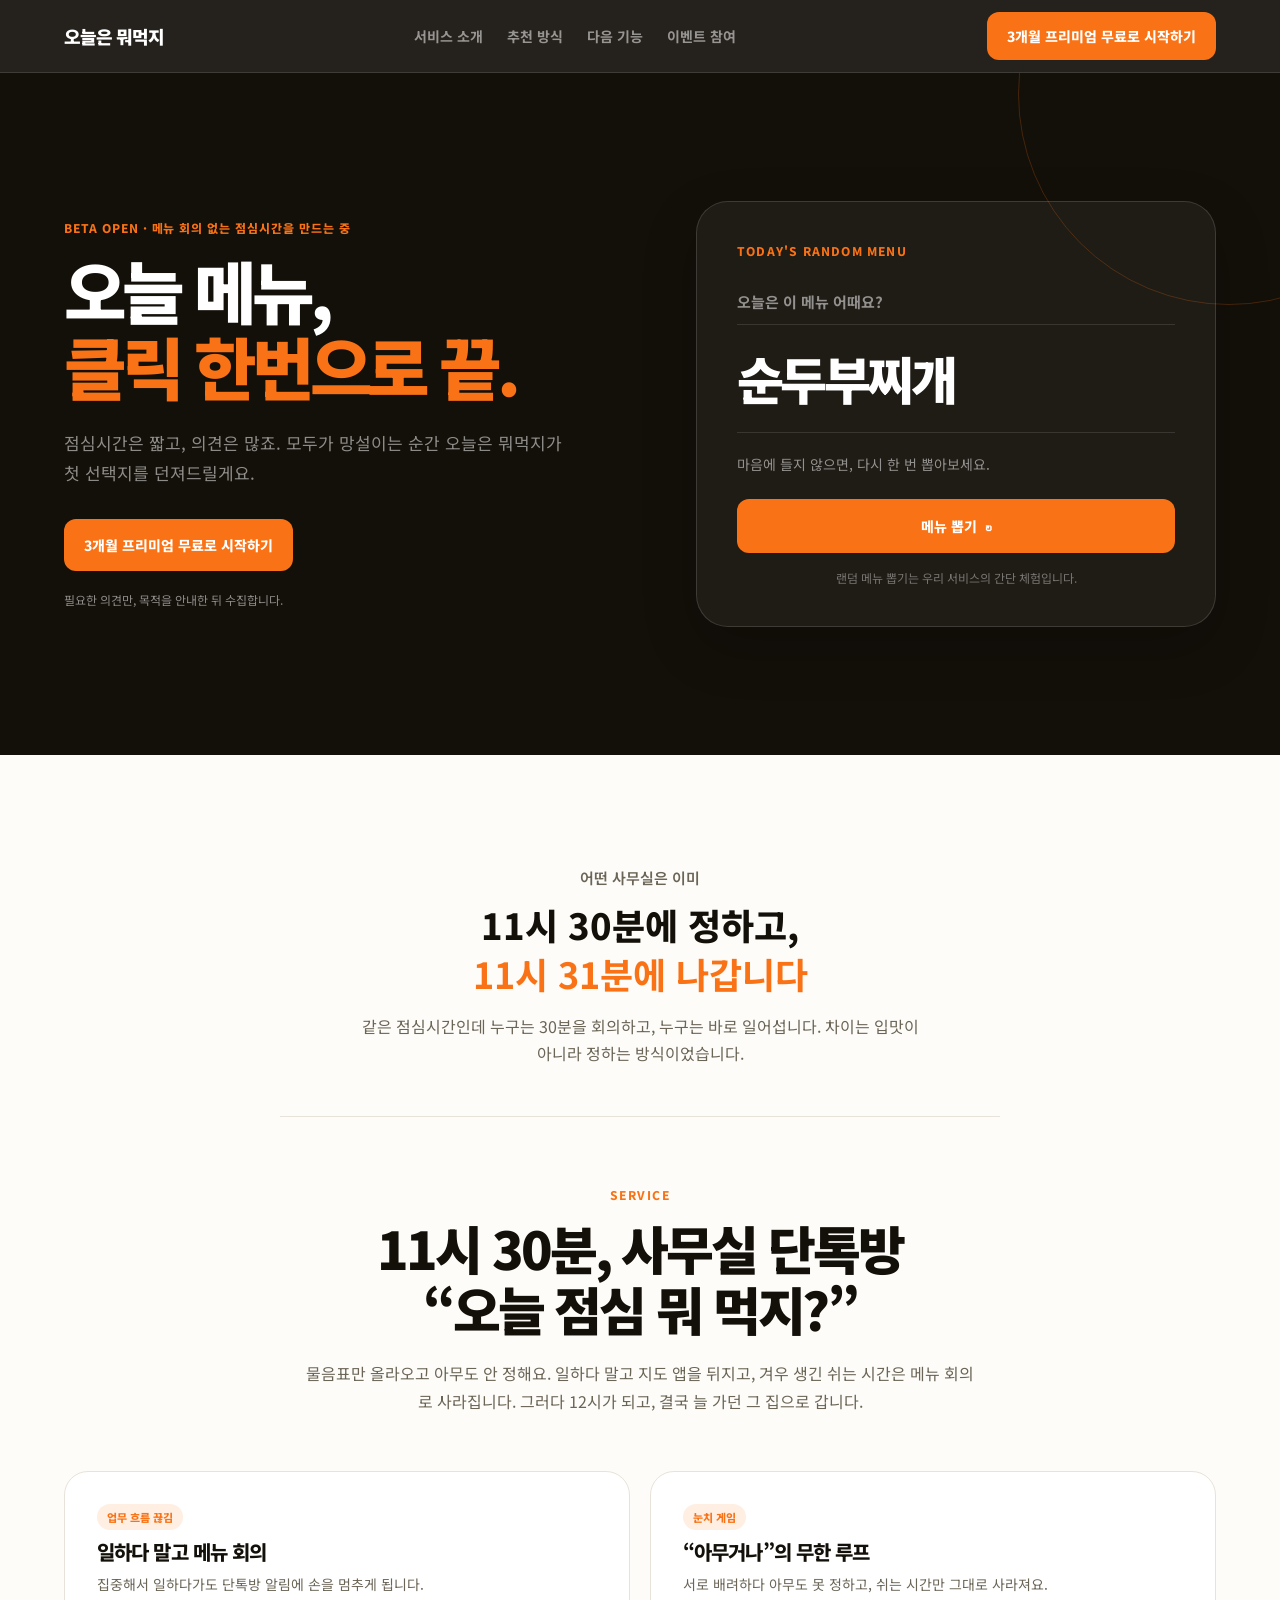
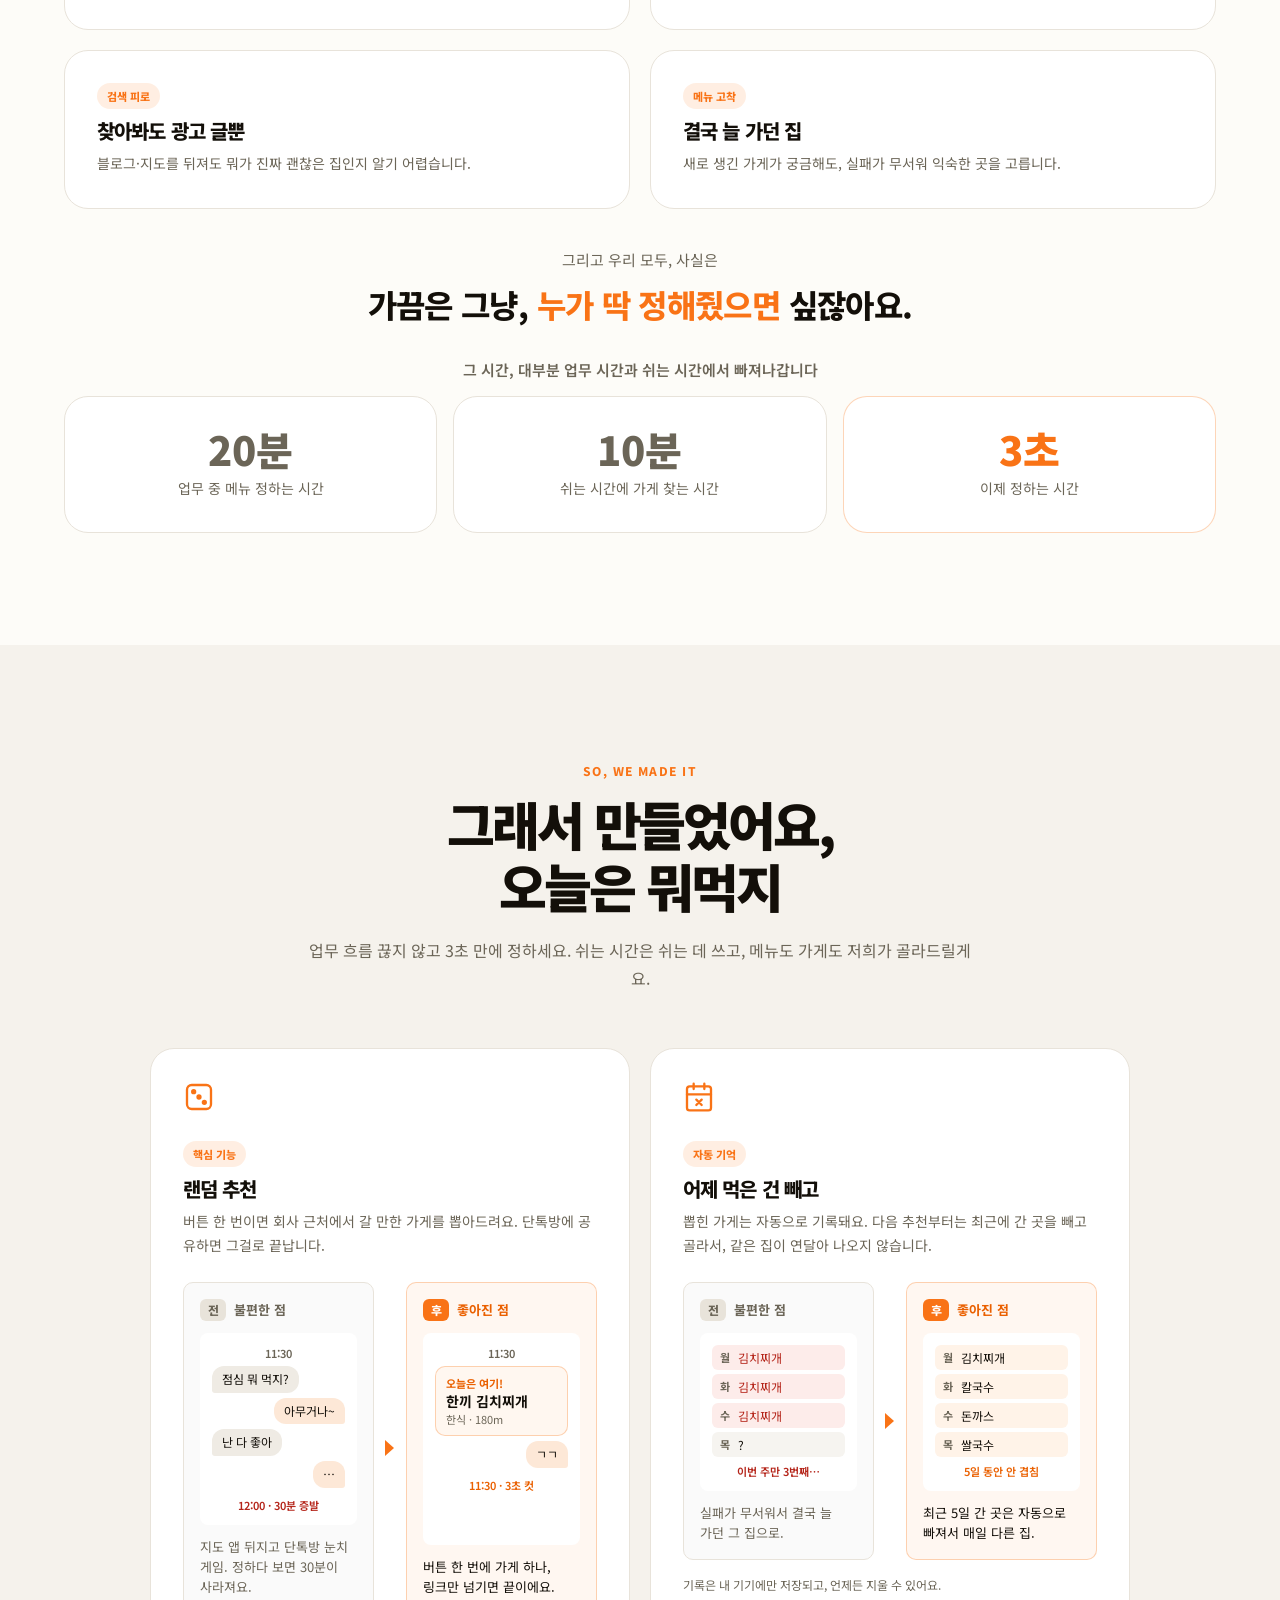
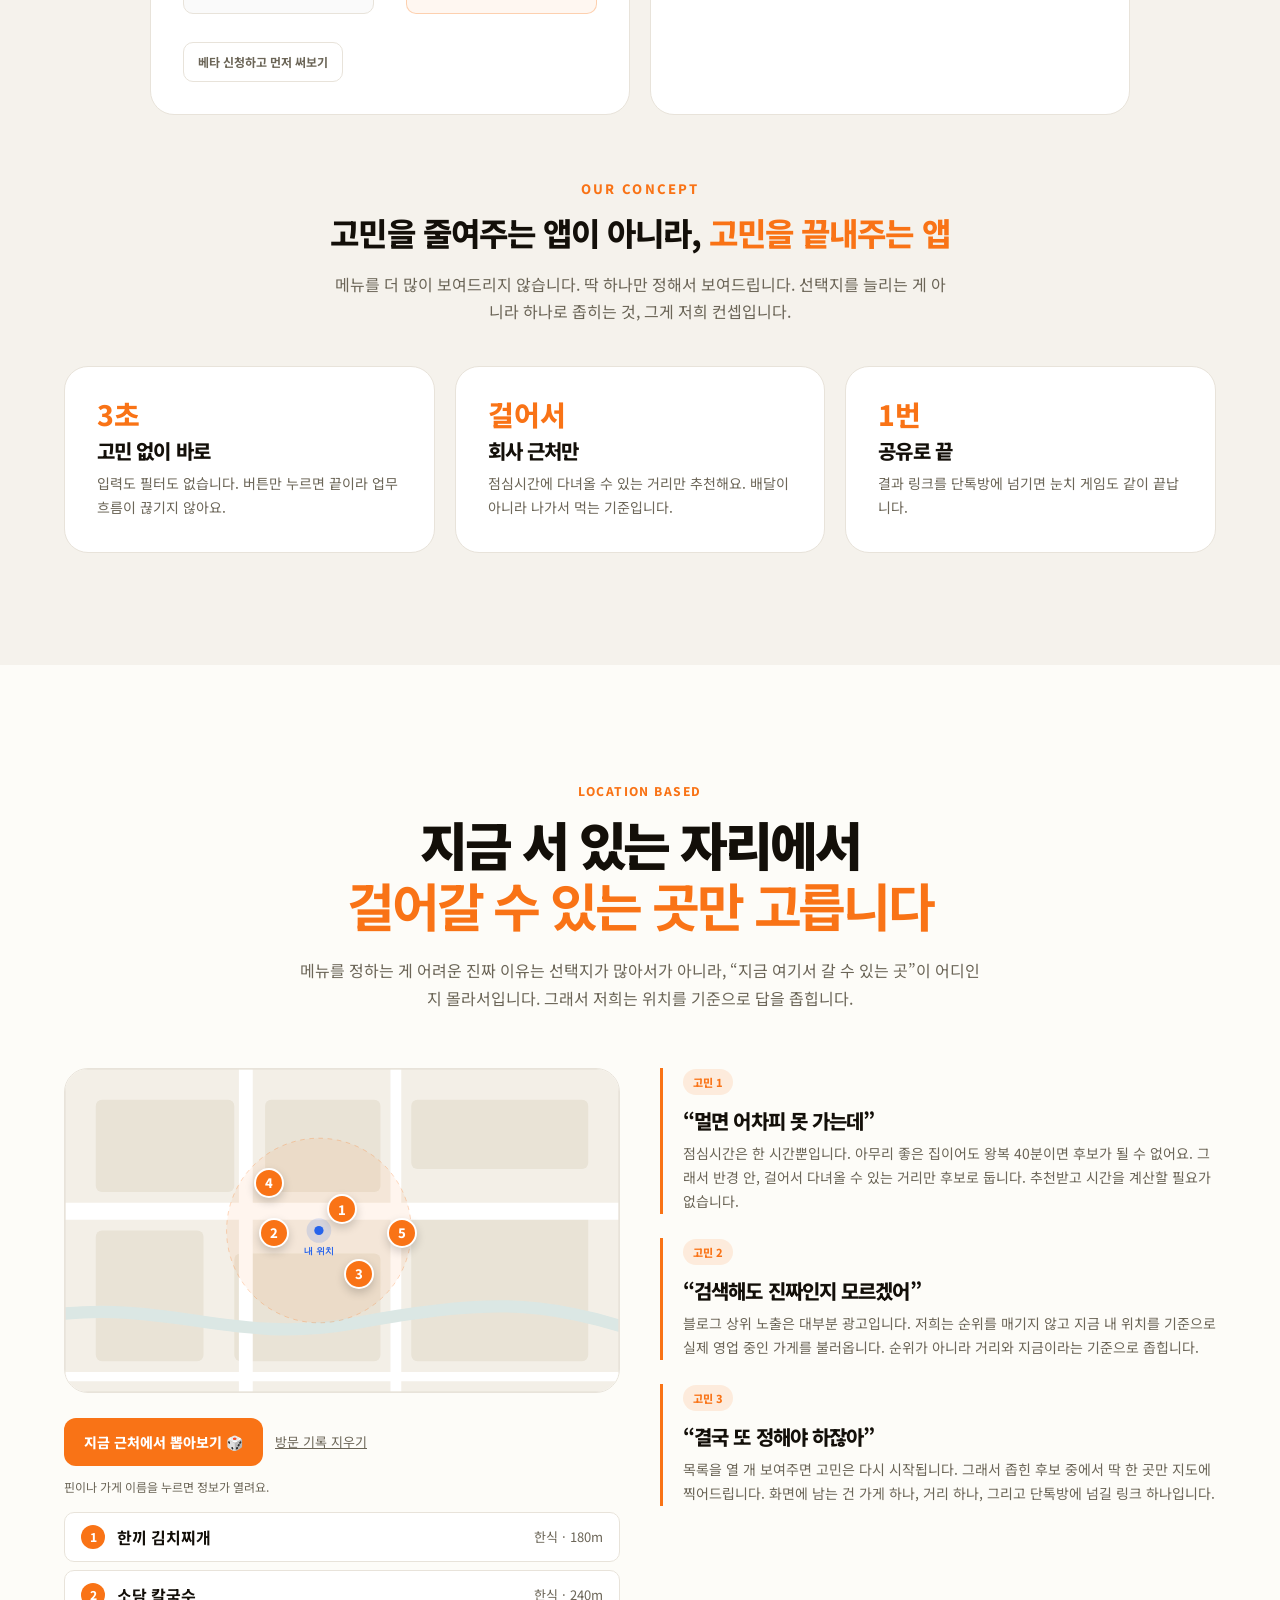
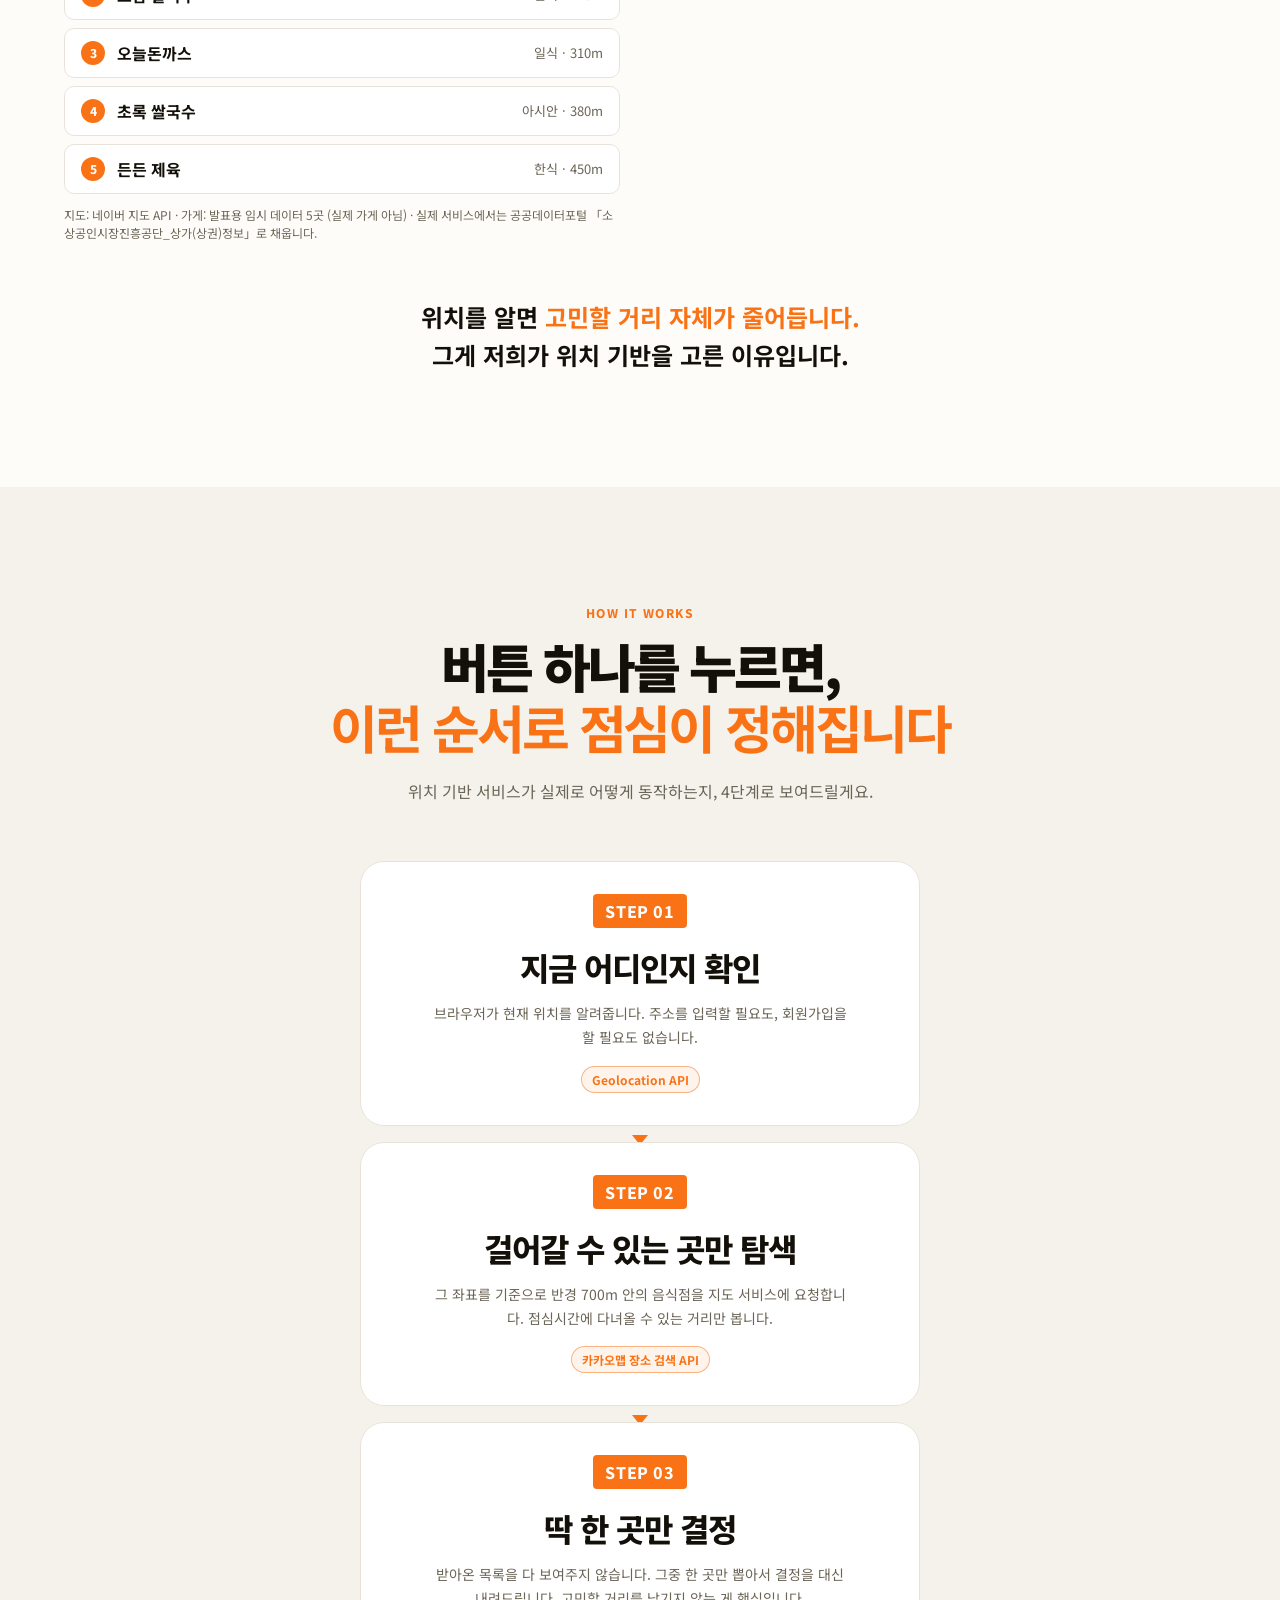
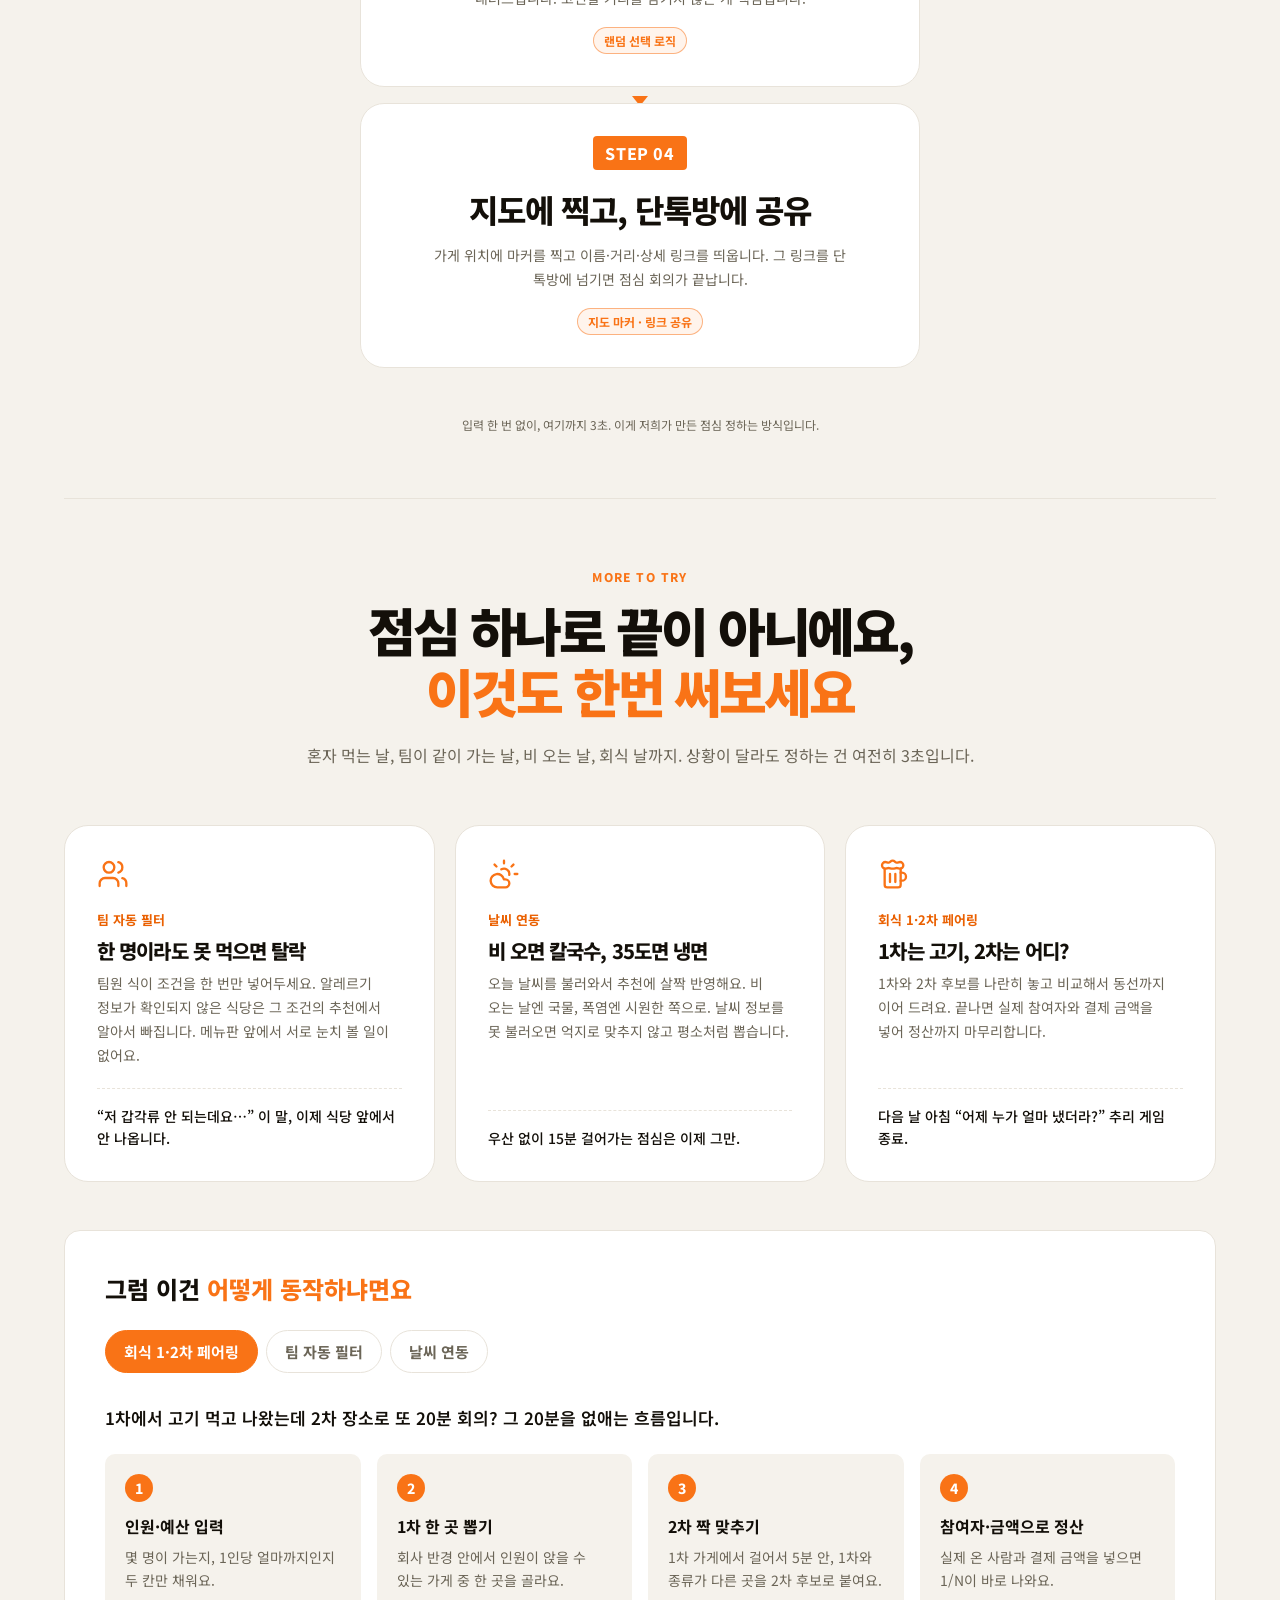
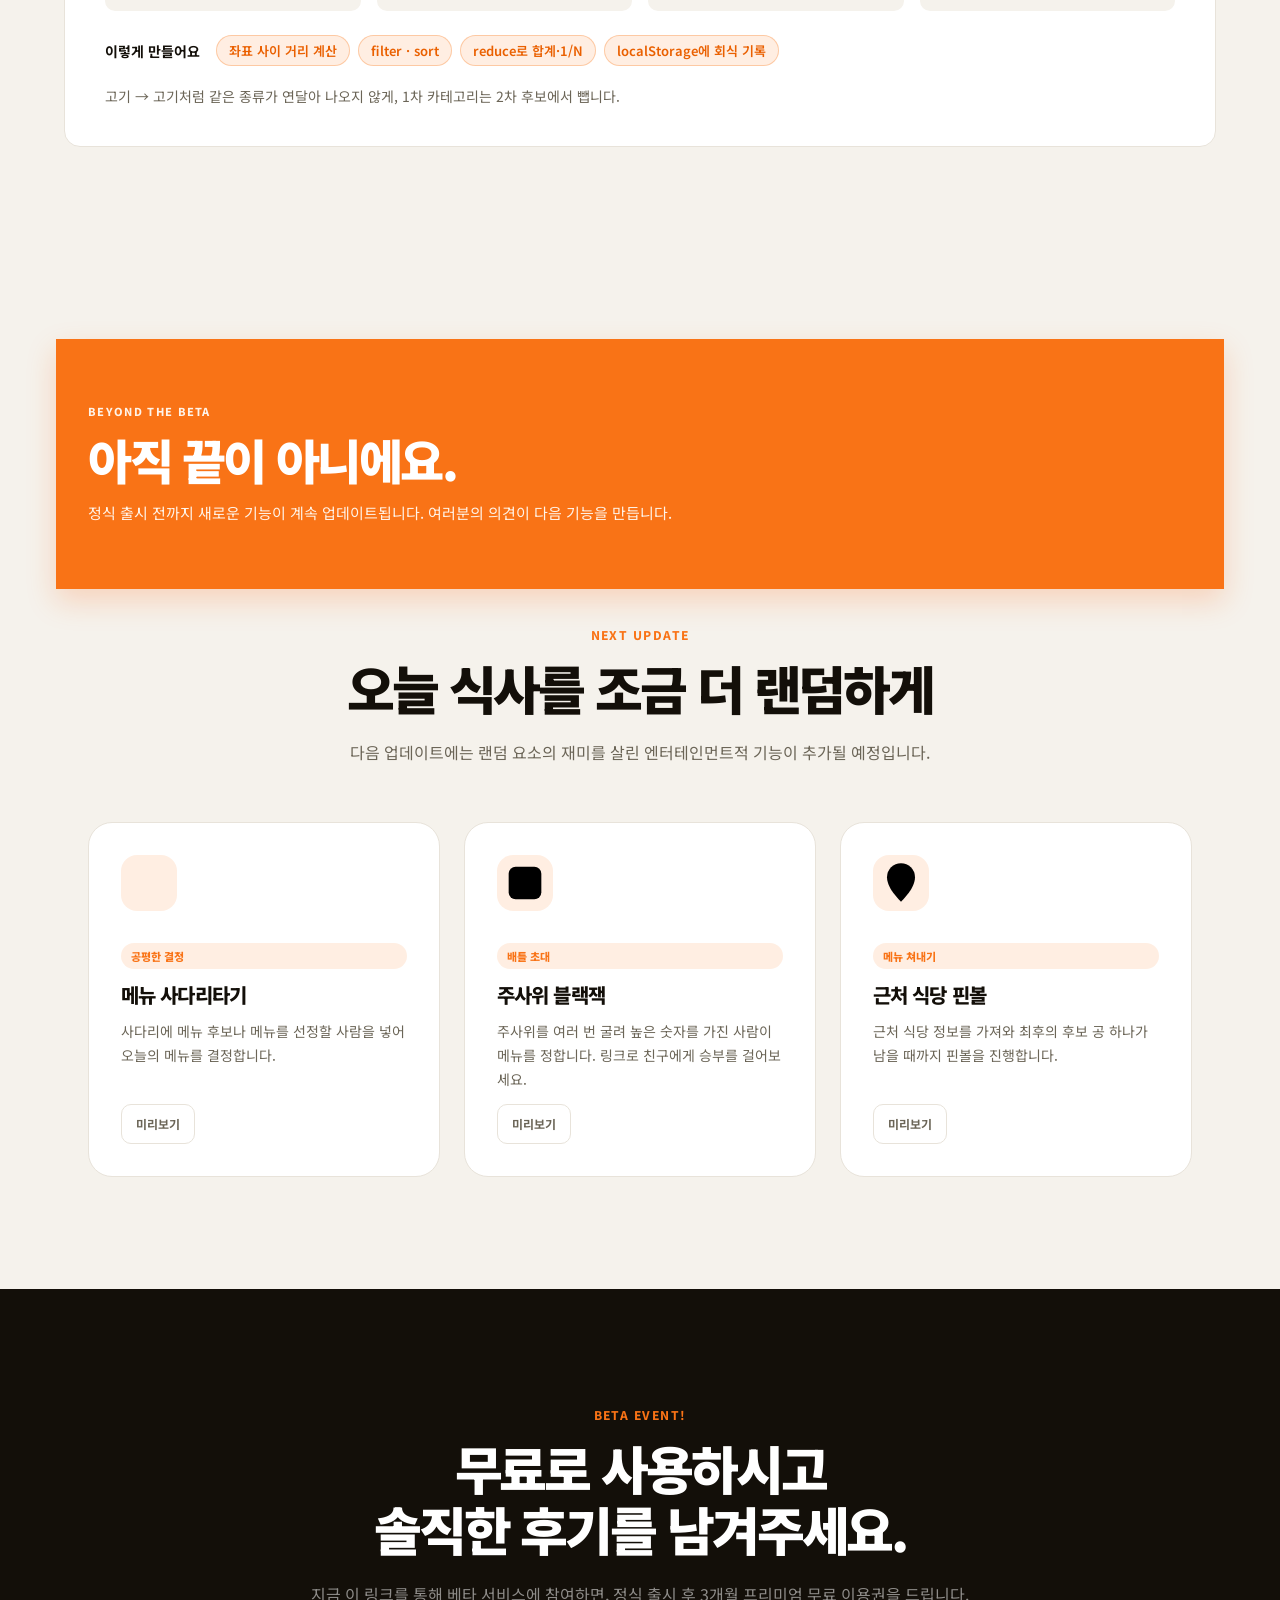
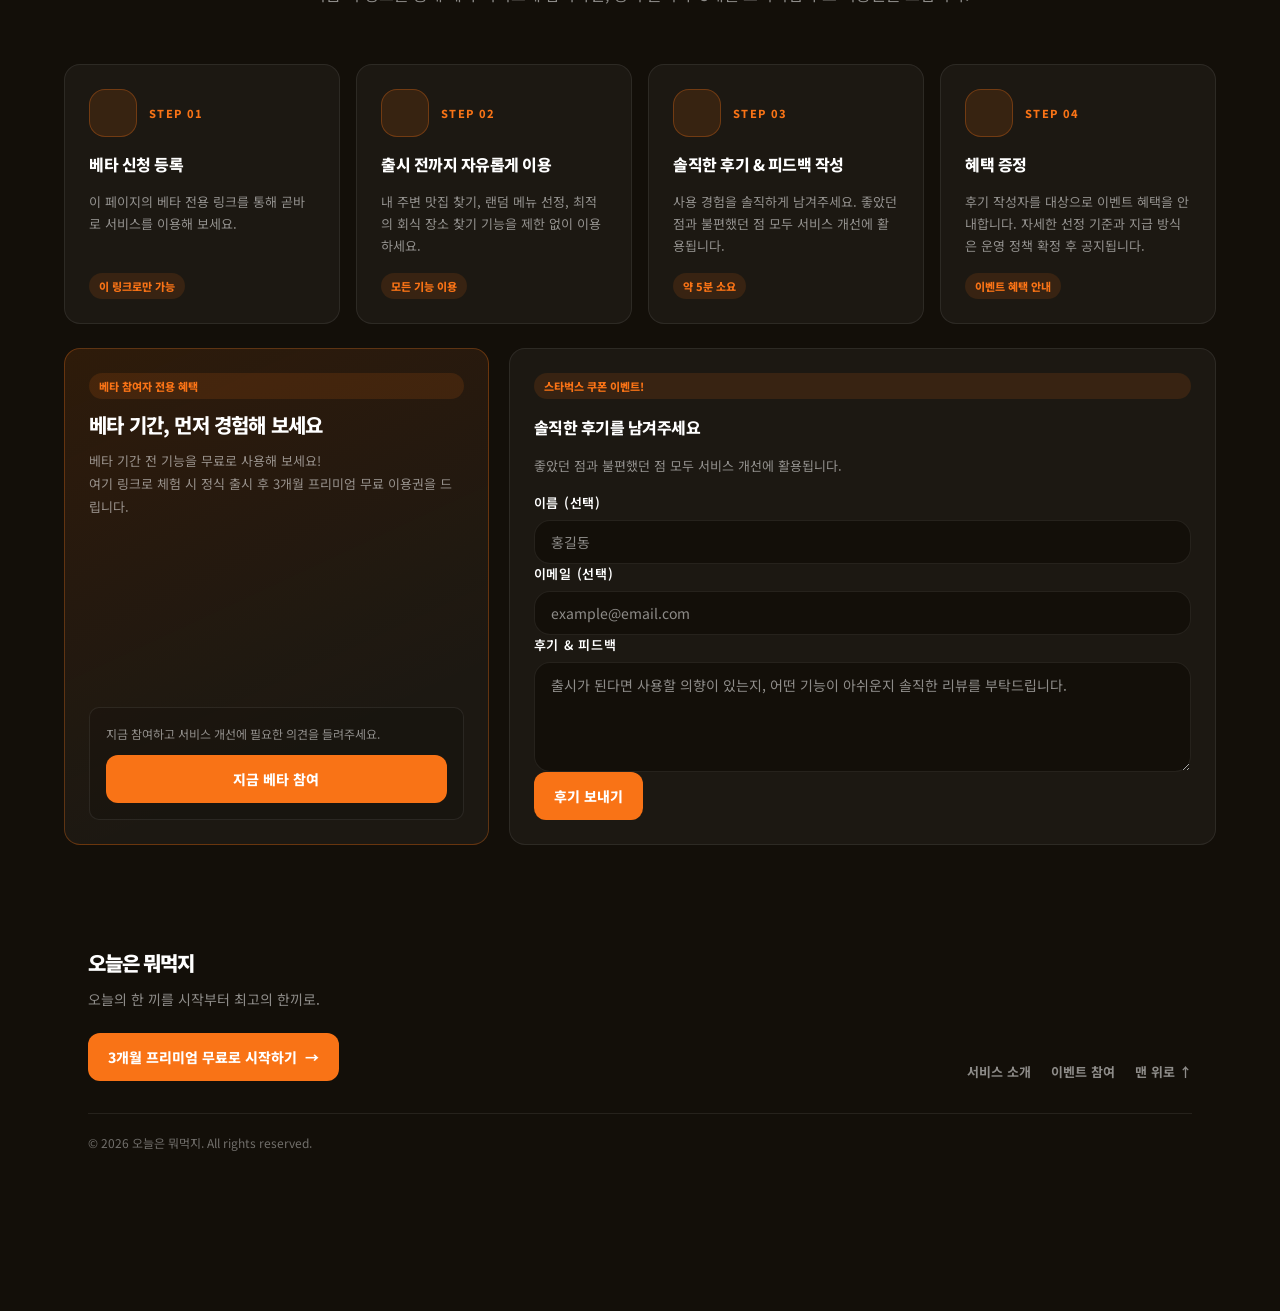
==== commit 04f45834: "업데이트 사다리 게임과 이벤트 카드 레이아웃 개선" ====
--- a/index.html
+++ b/index.html
@@ -663,8 +663,24 @@
 
     <!-- ============ update (담당: C) ============ -->
     <section id="update" class="page-section page-section-light-soft">
+      
       <div class="page-container">
         <!-- 공통 제목 영역 -->
+        <div class="page-container">
+          <div class="update-intro-banner">
+            <span class="update-intro-eyebrow">BEYOND THE BETA</span>
+        
+            <h2 class="update-intro-heading">
+              아직 끝이 아니에요.
+            </h2>
+        
+            <p class="update-intro-description">
+              정식 출시 전까지 새로운 기능이 계속 업데이트됩니다.
+              여러분의 의견이 다음 기능을 만듭니다.
+            </p>
+          </div>
+        
+         
         <div class="section-heading-group">
           <span class="section-eyebrow">NEXT UPDATE</span>
 
@@ -680,7 +696,12 @@
         <div class="update-card-list">
           <!-- 카드 1 -->
           <article class="ui-card-light update-card">
-            <div class="ui-card-icon"></div>
+            <div class="ui-card-icon" aria-hidden="true">
+              <svg viewBox="0 0 48 48" role="img">
+                <path d="M12 8v32M24 8v32M36 8v32" />
+                <path d="M12 16h12M24 28h12M12 36h12" />
+              </svg>
+            </div>
 
             <span class="ui-badge">공평한 결정</span>
 
@@ -701,7 +722,15 @@
 
           <!-- 카드 2 -->
           <article class="ui-card-light update-card">
-            <div class="ui-card-icon"></div>
+            <div class="ui-card-icon" aria-hidden="true">
+              <svg viewBox="0 0 48 48" role="img">
+                <rect x="10" y="10" width="28" height="28" rx="6" />
+                <circle cx="18" cy="18" r="2" />
+                <circle cx="30" cy="30" r="2" />
+                <circle cx="30" cy="18" r="2" />
+                <circle cx="18" cy="30" r="2" />
+              </svg>
+            </div>
 
             <span class="ui-badge">배틀 초대</span>
 
@@ -723,7 +752,13 @@
 
           <!-- 카드 3 -->
           <article class="ui-card-light update-card">
-            <div class="ui-card-icon"></div>
+            <div class="ui-card-icon" aria-hidden="true">
+              <svg viewBox="0 0 48 48" role="img">
+                <path d="M24 40s12-11 12-21a12 12 0 1 0-24 0c0 10 12 21 12 21Z" />
+                <circle cx="24" cy="19" r="4" />
+                <path d="M12 35h24M16 40h16" />
+              </svg>
+            </div>
 
             <span class="ui-badge">메뉴 쳐내기</span>
 
@@ -769,12 +804,112 @@
                   data-preview-content="ladder"
                 >
                   <h4>메뉴 사다리타기</h4>
-                  <p>
-                    메뉴 후보를 입력하고 사다리를 따라가
-                    오늘의 메뉴를 랜덤으로 결정하는 기능입니다.
-                  </p>
-                </div>
-            
+                  <div class="ladder-game">
+                    <div class="ladder-game-setting">
+                      <label for="ladder-menu-input" class="ladder-game-label">
+                        주변 식당 후보를 선택해 주세요
+                      </label>
+                  
+                      <input
+                        type="text"
+                        id="ladder-menu-input"
+                        class="ladder-game-input"
+                        value="한끼 김치찌개, 소담 칼국수, 오늘 돈까스, 초록 쌀국수, 든든 제육"
+                        placeholder="식당 후보를 쉼표(,)로 입력하세요"
+                      />
+                  
+                      <button
+                        type="button"
+                        id="ladder-create-button"
+                        class="button button-primary"
+                      >
+                        후보 불러오기
+                      </button>
+                    </div>
+                  
+                    <div class="ladder-game-card">
+                      <div class="ladder-game-card-heading">
+                        <div>
+                          <span class="ladder-game-kicker">
+                            LADDER GAME PREVIEW
+                          </span>
+                  
+                          <h4 class="ladder-game-card-title">
+                            오늘의 식당을 사다리로 정해보세요
+                          </h4>
+                  
+                          <p class="ladder-game-card-description">
+                            오른쪽에서 후보를 선택한 뒤 사다리 시작 버튼을 눌러 주세요.
+                          </p>
+                        </div>
+                  
+                        <button
+                          type="button"
+                          id="ladder-reset-button"
+                          class="ladder-reset-button"
+                        >
+                          다시 선택
+                        </button>
+                      </div>
+                  
+                      <div class="ladder-game-grid">
+                        <div class="ladder-visual-card">
+                          <div class="ladder-visual-caption">
+                            사다리 게임 미리보기
+                          </div>
+                  
+                          <div
+                            id="ladder-board"
+                            class="ladder-board"
+                            aria-live="polite"
+                          >
+                            <p class="ladder-board-guide">
+                              오른쪽 후보를 선택한 뒤 사다리 시작 버튼을 눌러 보세요.
+                            </p>
+                          </div>
+                  
+                          <p
+                            id="ladder-game-result"
+                            class="ladder-game-result"
+                            aria-live="polite"
+                          ></p>
+                        </div>
+                  
+                        <aside class="ladder-candidate-card">
+                          <h4 class="ladder-candidate-title">
+                            주변 식당 후보
+                          </h4>
+                  
+                          <p class="ladder-candidate-description">
+                            사다리에 넣을 후보를 선택해 주세요.
+                          </p>
+                  
+                          <ul
+                            id="ladder-candidate-list"
+                            class="ladder-candidate-list"
+                          ></ul>
+                  
+                          <div class="ladder-candidate-actions">
+                            <button
+                              type="button"
+                              id="ladder-start-button"
+                              class="button button-primary"
+                            >
+                              사다리 시작
+                            </button>
+                  
+                            <button
+                              type="button"
+                              id="ladder-add-button"
+                              class="ladder-secondary-button"
+                            >
+                              + 후보
+                            </button>
+                          </div>
+                        </aside>
+                      </div>
+                    </div>
+                  </div>
                 <div
                   class="update-preview-detail"
                   data-preview-content="dice"
@@ -882,79 +1017,107 @@
             <span class="ui-badge">이벤트 혜택 안내</span>
           </article>
         </div>
-        <!-- ============ event - 혜택 배너 ============ -->
-        <div class="event-benefit-banner">
-          <div class="event-benefit-content">
-            <h3 class="event-benefit-heading">베타 참여자 전용 혜택</h3>
-
-            <p class="event-benefit-description">
-              베타기간 전 기능을 무료로 사용해 보세요!<br />
-              여기 링크로 체험 시 정식 출시 후 3개월 프리미엄 무료 이용권을
-              드립니다.
-            </p>
-          </div>
-        </div>
-
-        <!-- ============ event - 베타 신청 링크  ============ -->
-        <div class="event-cta-card">
-          <div class="event-cta-content"></div>
-
-          <a href="#" class="button button-primary">지금 베타 참여</a>
-        </div>
-
-        <!-- ============ event - 후기 폼 (담당: C) ============ -->
-        <div class="event-feedback-form">
-          <br />
-          <br />
-          <span class="ui-badge ui-badge-primary">스타벅스 쿠폰 이벤트!</span>
-          <h3 class="event-feedback-heading">솔직한 후기를 남겨주세요</h3>
-
-          <p class="event-feedback-description">
-            좋았던 점과 불편했던 점 모두 서비스 개선에 활용됩니다.
-          </p>
-
-          <form class="feedback-form">
-            <div class="form-group">
-              <label for="feedback-name" class="form-label">이름 (선택)</label>
-              <input
-                type="text"
-                id="feedback-name"
-                class="form-input"
-                placeholder="홍길동"
-              />
-            </div>
-
-            <div class="form-group">
-              <label for="feedback-email" class="form-label"
-                >이메일 (선택)</label
-              >
-              <input
-                type="email"
-                id="feedback-email"
-                class="form-input"
-                placeholder="example@email.com"
-              />
-            </div>
-
-            <div class="form-group">
-              <label for="feedback-message" class="form-label"
-                >후기 &amp; 피드백</label
-              >
-              <textarea
-                id="feedback-message"
-                class="form-textarea"
-                rows="4"
-                placeholder="출시가 된다면 사용할 의향이 있는지, 어떤 기능이 아쉬운지 솔직한 리뷰를 부탁드립니다."
-              ></textarea>
-            </div>
-
-            <button type="submit" class="button button-primary">
-              후기 보내기
-            </button>
-          </form>
-        </div>
-      </div>
-    </section>
+       
+        <!-- ============ event - 하단 참여 영역 (담당: C) ============ -->
+<div class="event-bottom-layout">
+  <!-- 왼쪽: 혜택 + 베타 참여 -->
+  <div class="event-benefit-column">
+    <!-- ============ event - 혜택 배너 ============ -->
+    <div class="event-benefit-banner">
+      <div class="event-benefit-content">
+        <span class="ui-badge ui-badge-primary">
+          베타 참여자 전용 혜택
+        </span>
+
+        <h3 class="event-benefit-heading">
+          베타 기간, 먼저 경험해 보세요
+        </h3>
+
+        <p class="event-benefit-description">
+          베타 기간 전 기능을 무료로 사용해 보세요!<br />
+          여기 링크로 체험 시 정식 출시 후 3개월 프리미엄 무료 이용권을
+          드립니다.
+        </p>
+      </div>
+
+      <!-- ============ event - 베타 신청 링크 ============ -->
+      <div class="event-cta-card">
+        <div class="event-cta-content">
+          <p class="event-cta-description">
+            지금 참여하고 서비스 개선에 필요한 의견을 들려주세요.
+          </p>
+        </div>
+
+        <a href="#feedback" class="button button-primary">
+          지금 베타 참여
+        </a>
+      </div>
+    </div>
+  </div>
+
+  <!-- 오른쪽: 후기 폼 -->
+  <div id="feedback" class="event-feedback-form">
+    <span class="ui-badge ui-badge-primary">
+      스타벅스 쿠폰 이벤트!
+    </span>
+
+    <h3 class="event-feedback-heading">
+      솔직한 후기를 남겨주세요
+    </h3>
+
+    <p class="event-feedback-description">
+      좋았던 점과 불편했던 점 모두 서비스 개선에 활용됩니다.
+    </p>
+
+    <form class="feedback-form">
+      <div class="form-group">
+        <label for="feedback-name" class="form-label">
+          이름 (선택)
+        </label>
+
+        <input
+          type="text"
+          id="feedback-name"
+          name="name"
+          class="form-input"
+          placeholder="홍길동"
+        />
+      </div>
+
+      <div class="form-group">
+        <label for="feedback-email" class="form-label">
+          이메일 (선택)
+        </label>
+
+        <input
+          type="email"
+          id="feedback-email"
+          name="email"
+          class="form-input"
+          placeholder="example@email.com"
+        />
+      </div>
+
+      <div class="form-group">
+        <label for="feedback-message" class="form-label">
+          후기 &amp; 피드백
+        </label>
+
+        <textarea
+          id="feedback-message"
+          name="message"
+          class="form-textarea"
+          rows="4"
+          placeholder="출시가 된다면 사용할 의향이 있는지, 어떤 기능이 아쉬운지 솔직한 리뷰를 부탁드립니다."
+        ></textarea>
+      </div>
+
+      <button type="submit" class="button button-primary">
+        후기 보내기
+      </button>
+    </form>
+  </div>
+</div>
 
     <!-- ============ 전역 CTA (담당: A) ============ -->
     <aside
@@ -998,5 +1161,6 @@
     <script src="./js/menu.js"></script>
     <script src="./js/hero-menu-picker.js"></script>
     <script src="./js/sticky-cta.js"></script>
+    <script src="./js/ladder-game.js"></script>
   </body>
 </html>
--- a/css/update.css
+++ b/css/update.css
@@ -2,6 +2,59 @@
    update.css  업데이트 예정 (담당: C)
    ·
    ========================================================= */
+
+
+ /* ============================================================
+   UPDATE | 시작 배너
+   ============================================================ */
+
+   .update-intro-banner {
+    display: flex;
+    min-height: 250px;
+    flex-direction: column;
+    justify-content: center;
+  
+    /*
+     * page-container의 좌우 패딩을 상쇄해서
+     * 배너가 섹션의 좌우 끝까지 확장되도록 함
+     */
+    width: calc(100% + (var(--space-8) * 2));
+    margin-top: calc(var(--space-8) * -1);
+    margin-right: calc(var(--space-8) * -1);
+    margin-bottom: var(--space-8);
+    margin-left: calc(var(--space-8) * -1);
+  
+    padding: var(--space-10) var(--space-8);
+    border: 0;
+    border-radius: 0;
+  
+    background: var(--color-primary);
+    color: #ffffff;
+    box-shadow: 0 12px 28px rgba(255, 102, 18, 0.22);
+  }
+  .update-intro-eyebrow {
+    color: #fff3e8;
+    font-size: 11px;
+    font-weight: 800;
+    letter-spacing: 0.12em;
+  }
+  
+  .update-intro-heading {
+    max-width: 760px;
+    margin: var(--space-3) 0 0;
+    color: #ffffff;
+    font-size: clamp(28px, 4vw, 48px);
+    font-weight: 900;
+    letter-spacing: -0.05em;
+    line-height: 1.2;
+  }
+  .update-intro-description {
+    max-width: 620px;
+    margin: var(--space-3) 0 0;
+    color: #fff3e8;
+    font-size: 15px;
+    line-height: 1.7;
+  }
 
 /* UPDATE 카드 3개를 가로 3열로 배치 */
 .update-card-list {
@@ -100,4 +153,353 @@
       align-items: flex-start;
       flex-direction: column;
     }
+  }
+
+  
+  /* ============================================================
+   UPDATE | 메뉴 사다리타기 게임
+   ============================================================ */
+/* ============================================================
+   UPDATE | 실제 사다리 게임 미리보기
+   ============================================================ */
+
+   .ladder-game {
+    display: flex;
+    flex-direction: column;
+    gap: var(--space-5);
+    margin-top: var(--space-5);
+  }
+  
+  /* 전체 게임을 하나의 카드처럼 감싸는 영역 */
+  .ladder-game-card {
+    padding: var(--space-6);
+    border: 1px solid var(--color-border-light);
+    border-radius: var(--radius-md);
+    background: var(--color-surface-light);
+    box-shadow: 0 14px 30px rgba(42, 29, 18, 0.08);
+  }
+  
+  /* 카드 상단 제목 */
+  .ladder-game-card-heading {
+    display: flex;
+    align-items: flex-start;
+    justify-content: space-between;
+    gap: var(--space-4);
+    margin-bottom: var(--space-5);
+  }
+  
+  .ladder-game-kicker {
+    color: var(--color-primary);
+    font-size: 10px;
+    font-weight: 800;
+    letter-spacing: 0.12em;
+  }
+  
+  .ladder-game-card-title {
+    margin: var(--space-2) 0 0;
+    color: var(--color-text);
+    font-size: 18px;
+    font-weight: 800;
+    letter-spacing: -0.04em;
+  }
+  
+  .ladder-game-card-description {
+    margin: var(--space-2) 0 0;
+    color: var(--color-text-muted);
+    font-size: 12px;
+    line-height: 1.6;
+  }
+  
+  .ladder-reset-button {
+    flex-shrink: 0;
+    padding: 8px 11px;
+    border: 1px solid var(--color-border-light);
+    border-radius: var(--radius-sm);
+    background: var(--color-surface-light);
+    color: var(--color-text-muted);
+    font-size: 11px;
+    cursor: pointer;
+  }
+  
+  /* 왼쪽 사다리 + 오른쪽 후보 카드 */
+  .ladder-game-grid {
+    display: grid;
+    grid-template-columns: minmax(0, 1.35fr) minmax(210px, 0.65fr);
+    gap: var(--space-4);
+    align-items: stretch;
+  }
+  
+  /* 왼쪽 시각 사다리 카드 */
+  .ladder-visual-card {
+    min-width: 0;
+    overflow: hidden;
+    border: 1px solid var(--color-border-light);
+    border-radius: var(--radius-md);
+    background: linear-gradient(
+      180deg,
+      #fffaf4 0%,
+      #ffe8d6 100%
+    );
+  }
+  
+  .ladder-visual-caption {
+    padding: var(--space-4) var(--space-5) 0;
+    color: #a44721;
+    font-size: 11px;
+    font-weight: 800;
+  }
+  
+  /* 사다리판 */
+  .ladder-board {
+    position: relative;
+    display: flex;
+    min-height: 350px;
+    flex-direction: column;
+    overflow: hidden;
+    padding: var(--space-4) var(--space-5);
+  }
+  
+  /* 후보 버튼 행 */
+  .ladder-start-row,
+  .ladder-result-row {
+    display: grid;
+    grid-template-columns: repeat(var(--ladder-count), minmax(0, 1fr));
+    gap: 8px;
+    position: relative;
+    z-index: 4;
+  }
+  
+  .ladder-start-button {
+    min-width: 0;
+    padding: 8px 5px;
+    overflow: hidden;
+    border: 1px solid #f4c8b3;
+    border-radius: 7px;
+    background: #ffffff;
+    color: #7c341b;
+    font-size: 11px;
+    font-weight: 800;
+    text-overflow: ellipsis;
+    white-space: nowrap;
+    cursor: pointer;
+  }
+  
+  .ladder-start-button:hover,
+  .ladder-start-button.is-selected {
+    border-color: var(--color-primary);
+    background: var(--color-primary);
+    color: #ffffff;
+  }
+  
+  /* 선이 그려지는 실제 영역 */
+  .ladder-lines {
+    position: relative;
+    height: 210px;
+    margin: 8px 16px;
+  }
+  
+  /* 세로선 */
+  .ladder-vertical-line {
+    position: absolute;
+    top: 0;
+    bottom: 0;
+    width: 3px;
+    border-radius: 999px;
+    background: #fb923c;
+    transform: translateX(-50%);
+  }
+  
+  /* 가로선 */
+  .ladder-rung {
+    position: absolute;
+    height: 4px;
+    border-radius: 999px;
+    background: #fdba74;
+    transform: translateY(-50%);
+  }
+  
+  /* 선택한 경로 */
+  .ladder-vertical-line.is-path,
+  .ladder-rung.is-path {
+    background: var(--color-primary);
+  }
+  
+  .ladder-vertical-line.is-path {
+    width: 5px;
+  }
+  
+  .ladder-rung.is-path {
+    height: 6px;
+  }
+  
+  /* 시작 전 종이로 가린 상태 */
+  .ladder-cover {
+    position: absolute;
+    top: 50%;
+    left: 50%;
+    z-index: 5;
+    width: 148px;
+    padding: 14px 10px;
+    border: 2px dashed var(--color-primary);
+    border-radius: 12px;
+    background: #fffdf9;
+    color: #8c7060;
+    box-shadow: 0 8px 20px rgba(120, 60, 20, 0.12);
+    font-size: 11px;
+    font-weight: 700;
+    line-height: 1.5;
+    text-align: center;
+    transform: translate(-50%, -50%);
+  }
+  
+  /* 사다리 시작 후 종이 제거 */
+  .ladder-cover.is-hidden {
+    display: none;
+  }
+  
+  /* 하단 결과 */
+  .ladder-result-label {
+    display: grid;
+    min-width: 0;
+    min-height: 30px;
+    place-items: center;
+    padding: 5px;
+    border-radius: 7px;
+    background: rgba(249, 115, 22, 0.12);
+    color: #a44721;
+    font-size: 10px;
+    font-weight: 800;
+    text-align: center;
+  }
+  
+  .ladder-result-label.is-winner {
+    background: var(--color-primary);
+    color: #ffffff;
+  }
+  
+  /* 결과 문구 */
+  .ladder-game-result {
+    min-height: 24px;
+    margin: 0;
+    padding: 0 var(--space-5) var(--space-5);
+    color: #a44721;
+    font-size: 14px;
+    font-weight: 800;
+    line-height: 1.6;
+    text-align: center;
+  }
+  
+  /* 오른쪽 후보 카드 */
+  .ladder-candidate-card {
+    display: flex;
+    min-width: 0;
+    flex-direction: column;
+    padding: var(--space-5);
+    border: 1px solid var(--color-border-light);
+    border-radius: var(--radius-md);
+    background: var(--color-surface-light);
+  }
+  
+  .ladder-candidate-title {
+    margin: 0;
+    color: var(--color-text);
+    font-size: 15px;
+    font-weight: 800;
+  }
+  
+  .ladder-candidate-description {
+    margin: var(--space-2) 0 var(--space-3);
+    color: var(--color-text-muted);
+    font-size: 11px;
+    line-height: 1.5;
+  }
+  
+  .ladder-candidate-list {
+    display: flex;
+    max-height: 230px;
+    flex-direction: column;
+    gap: 0;
+    overflow-y: auto;
+    margin: 0;
+    padding: 0;
+    list-style: none;
+  }
+  
+  .ladder-candidate-list li {
+    display: flex;
+    align-items: center;
+    gap: 8px;
+    padding: 10px 0;
+    border-bottom: 1px solid var(--color-border-light);
+    color: var(--color-text);
+    font-size: 12px;
+  }
+  
+  .ladder-candidate-list input {
+    accent-color: var(--color-primary);
+  }
+  
+  .ladder-candidate-actions {
+    display: flex;
+    gap: 8px;
+    margin-top: auto;
+    padding-top: var(--space-4);
+  }
+  
+  .ladder-candidate-actions .button-primary,
+  .ladder-secondary-button {
+    min-height: 36px;
+    padding: 0 12px;
+    border-radius: var(--radius-sm);
+    font-size: 11px;
+    font-weight: 800;
+    cursor: pointer;
+  }
+  
+  .ladder-secondary-button {
+    border: 1px solid var(--color-border-light);
+    background: var(--color-bg-light-soft);
+    color: var(--color-text-muted);
+  }
+  
+  /* 후보 입력 영역 */
+  .ladder-game-setting {
+    display: flex;
+    flex-direction: column;
+    gap: var(--space-3);
+  }
+  
+  .ladder-game-label {
+    color: var(--color-text);
+    font-size: 13px;
+    font-weight: 700;
+  }
+  
+  .ladder-game-input {
+    width: 100%;
+    padding: var(--space-3) var(--space-4);
+    border: 1px solid var(--color-border-light);
+    border-radius: var(--radius-sm);
+    background: var(--color-surface-light);
+    color: var(--color-text);
+    font: inherit;
+  }
+  
+  .ladder-game-input:focus {
+    outline: none;
+    border-color: var(--color-primary);
+  }
+  
+  @media (max-width: 800px) {
+    .ladder-game-grid {
+      grid-template-columns: 1fr;
+    }
+  
+    .ladder-candidate-card {
+      order: 2;
+    }
+  
+    .ladder-visual-card {
+      order: 1;
+    }
   }
--- a/css/event.css
+++ b/css/event.css
@@ -251,4 +251,115 @@
     flex-direction: column;
     align-items: flex-start;
   }
+}
+
+/* ============================================================
+   EVENT | 혜택 카드와 후기 폼 좌우 배치
+   ============================================================ */
+
+/* 왼쪽 혜택 카드 + 오른쪽 후기 폼을 묶는 영역 */
+.event-bottom-layout {
+  display: grid;
+  grid-template-columns: minmax(260px, 0.75fr) minmax(0, 1.25fr);
+  gap: var(--space-5);
+  margin-top: var(--space-6);
+  align-items: stretch;
+}
+
+/* 왼쪽 열이 카드 높이를 끝까지 채우도록 함 */
+.event-benefit-column {
+  display: flex;
+  min-width: 0;
+}
+
+/* 기존 혜택 배너를 왼쪽의 세로 카드로 변경 */
+.event-benefit-column .event-benefit-banner {
+  display: flex;
+  flex: 1;
+  flex-direction: column;
+  align-items: flex-start;
+  justify-content: flex-start;
+  gap: var(--space-4);
+  padding: var(--space-6);
+  border: 1px solid var(--color-primary-border);
+  border-radius: var(--radius-md);
+  background: linear-gradient(
+    155deg,
+    var(--color-primary-soft) 0%,
+    var(--color-surface-dark) 75%
+  );
+}
+
+/* 혜택 문구 묶음 */
+.event-benefit-column .event-benefit-content {
+  display: flex;
+  flex-direction: column;
+  gap: var(--space-3);
+}
+
+/* 왼쪽 카드 제목 */
+.event-benefit-column .event-benefit-heading {
+  margin: 0;
+  color: var(--color-text-on-dark);
+  font-size: 20px;
+  font-weight: 800;
+  letter-spacing: -0.04em;
+  line-height: 1.35;
+}
+
+/* 왼쪽 카드 설명 */
+.event-benefit-column .event-benefit-description {
+  margin: 0;
+  color: var(--color-text-on-dark-muted);
+  font-size: 13px;
+  line-height: 1.75;
+}
+
+/* 기존 CTA를 별도의 넓은 가로 박스가 아니라 카드 안쪽 CTA로 변경 */
+.event-benefit-column .event-cta-card {
+  display: flex;
+  flex-direction: column;
+  align-items: flex-start;
+  gap: var(--space-3);
+  width: 100%;
+  margin-top: auto;
+  padding: var(--space-4);
+  border: 1px solid var(--color-border-dark);
+  border-radius: var(--radius-sm);
+  background: rgba(0, 0, 0, 0.12);
+}
+
+/* CTA 설명 */
+.event-benefit-column .event-cta-content {
+  display: block;
+}
+
+.event-benefit-column .event-cta-description {
+  margin: 0;
+  color: var(--color-text-on-dark-muted);
+  font-size: 12px;
+  line-height: 1.6;
+}
+
+/* CTA 버튼은 왼쪽 카드 폭을 채움 */
+.event-benefit-column .event-cta-card .button {
+  width: 100%;
+  justify-content: center;
+}
+
+/* 오른쪽 후기 폼: 좌우 배치에서는 상단 여백 제거 */
+.event-bottom-layout .event-feedback-form {
+  min-width: 0;
+  margin: 0;
+}
+
+/* 모바일·태블릿: 카드 두 개를 세로로 전환 */
+@media (max-width: 760px) {
+  .event-bottom-layout {
+    grid-template-columns: 1fr;
+  }
+
+  .event-benefit-column .event-benefit-banner {
+    min-height: auto;
+  }
 }
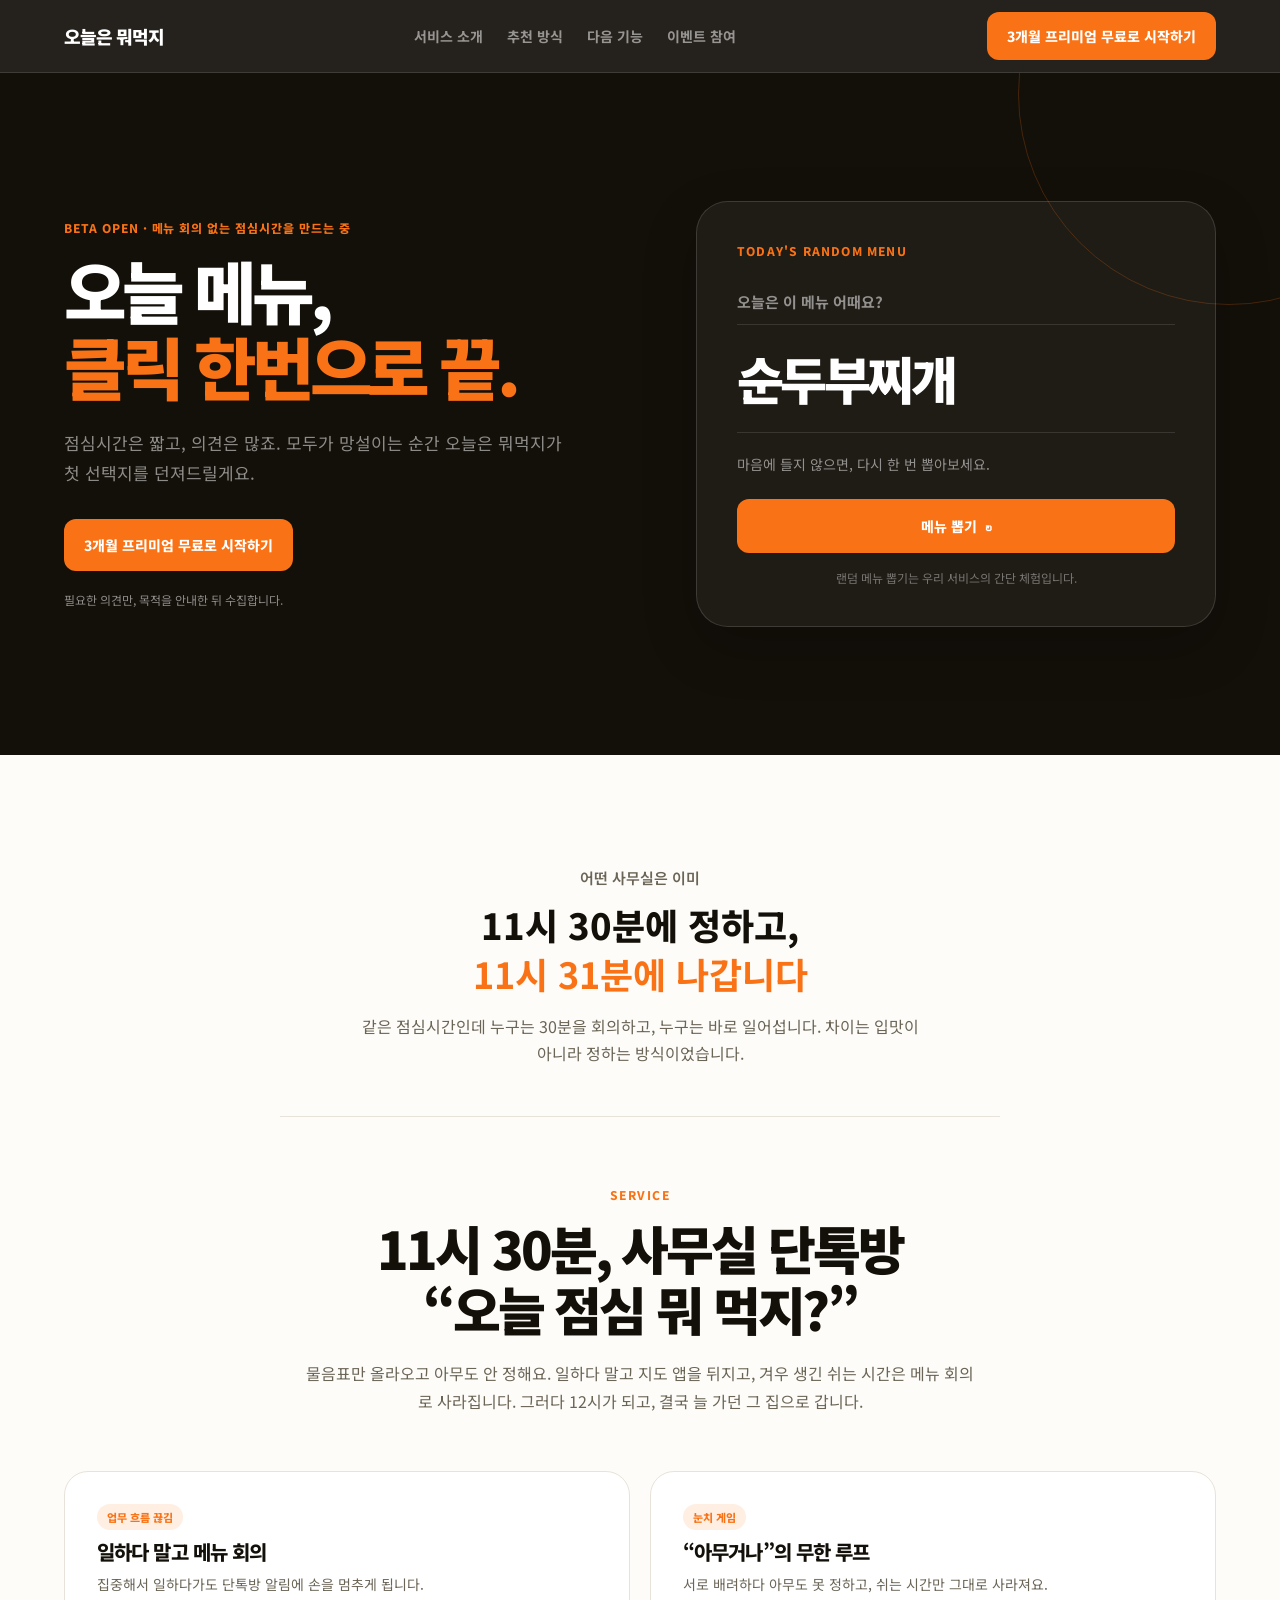
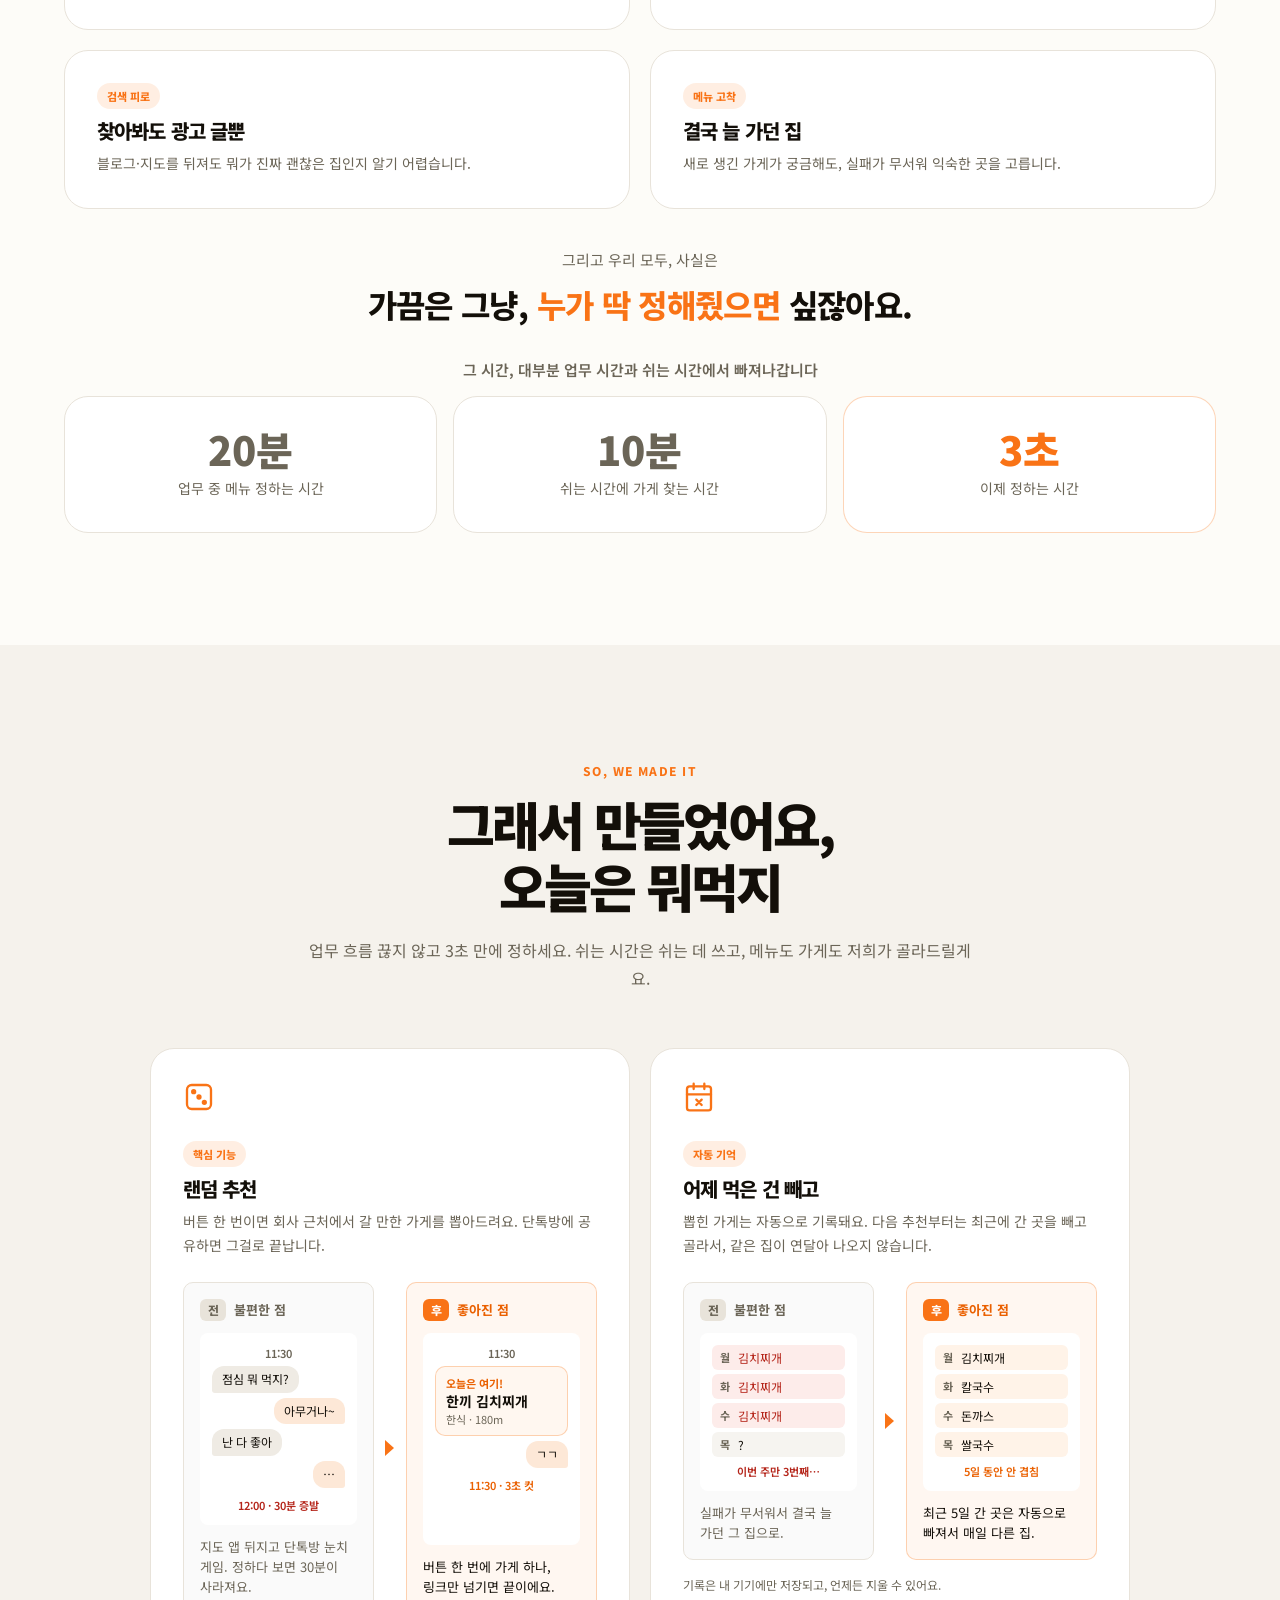
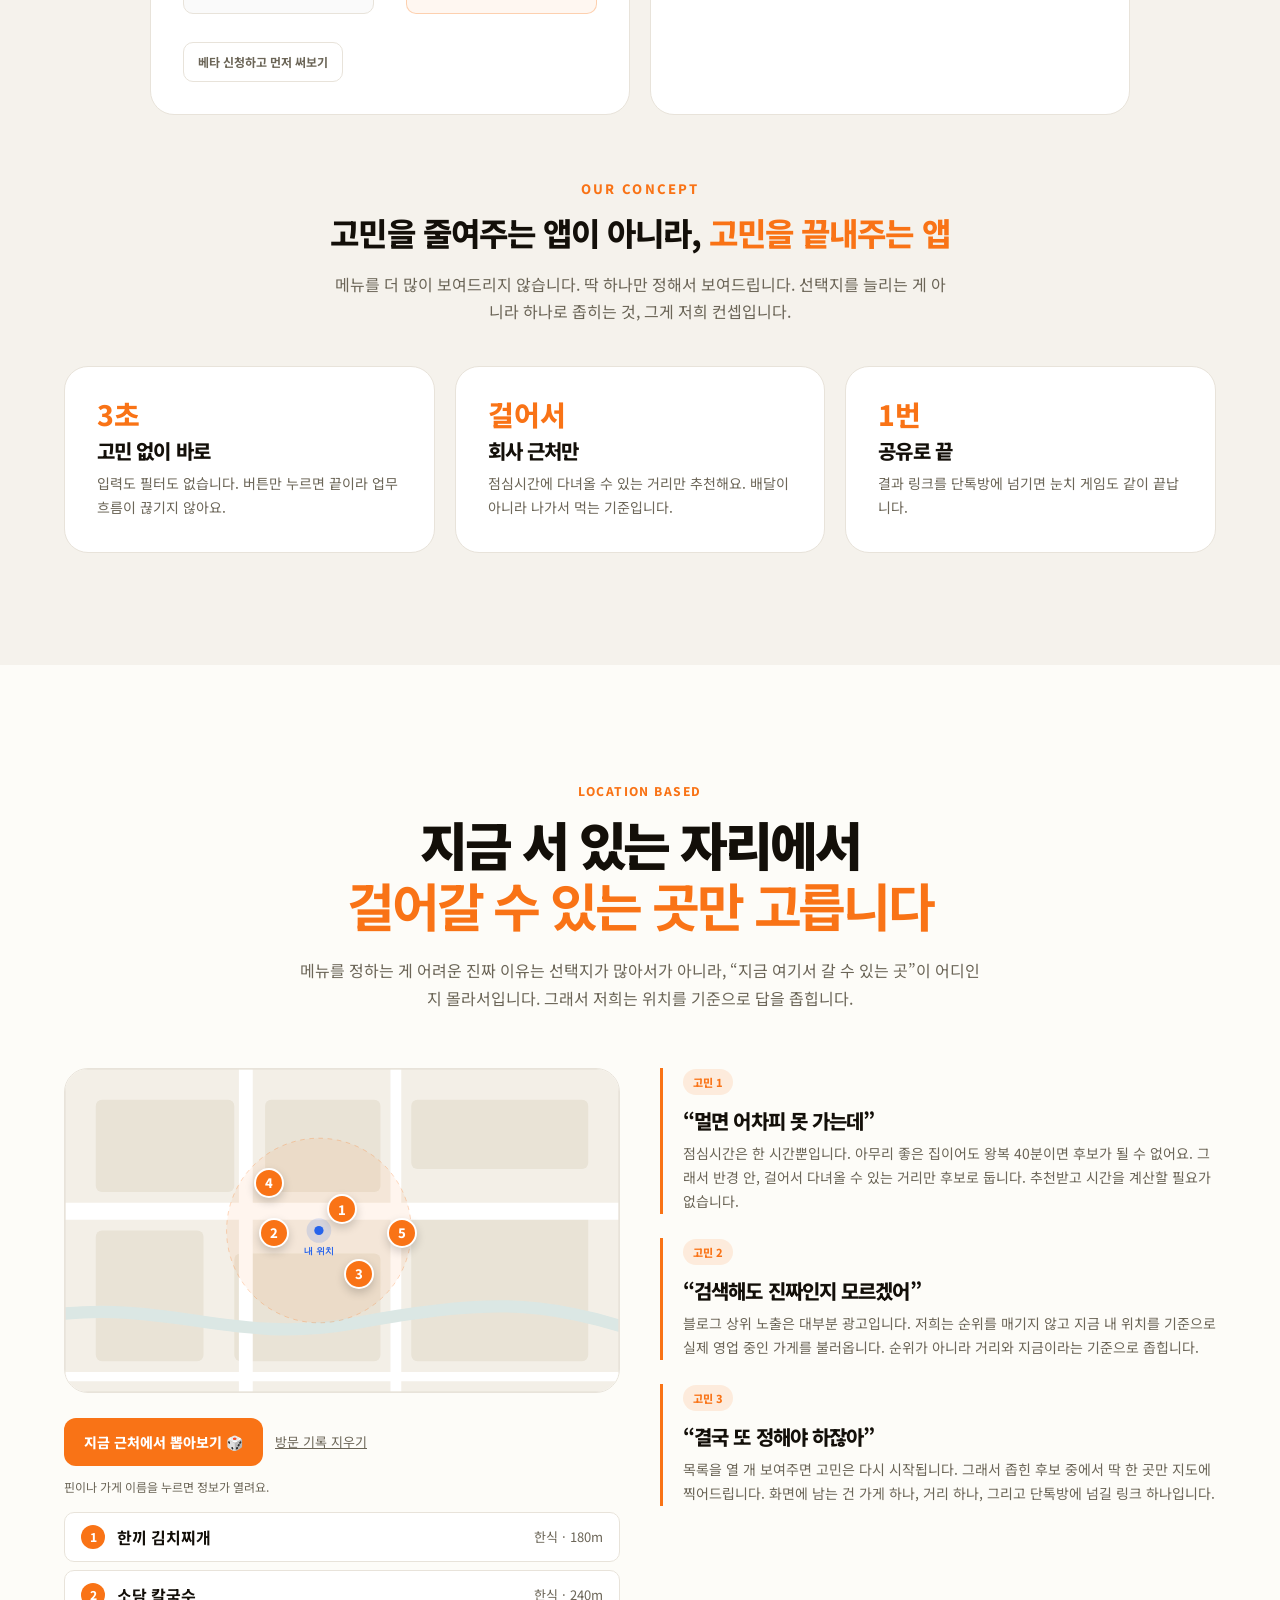
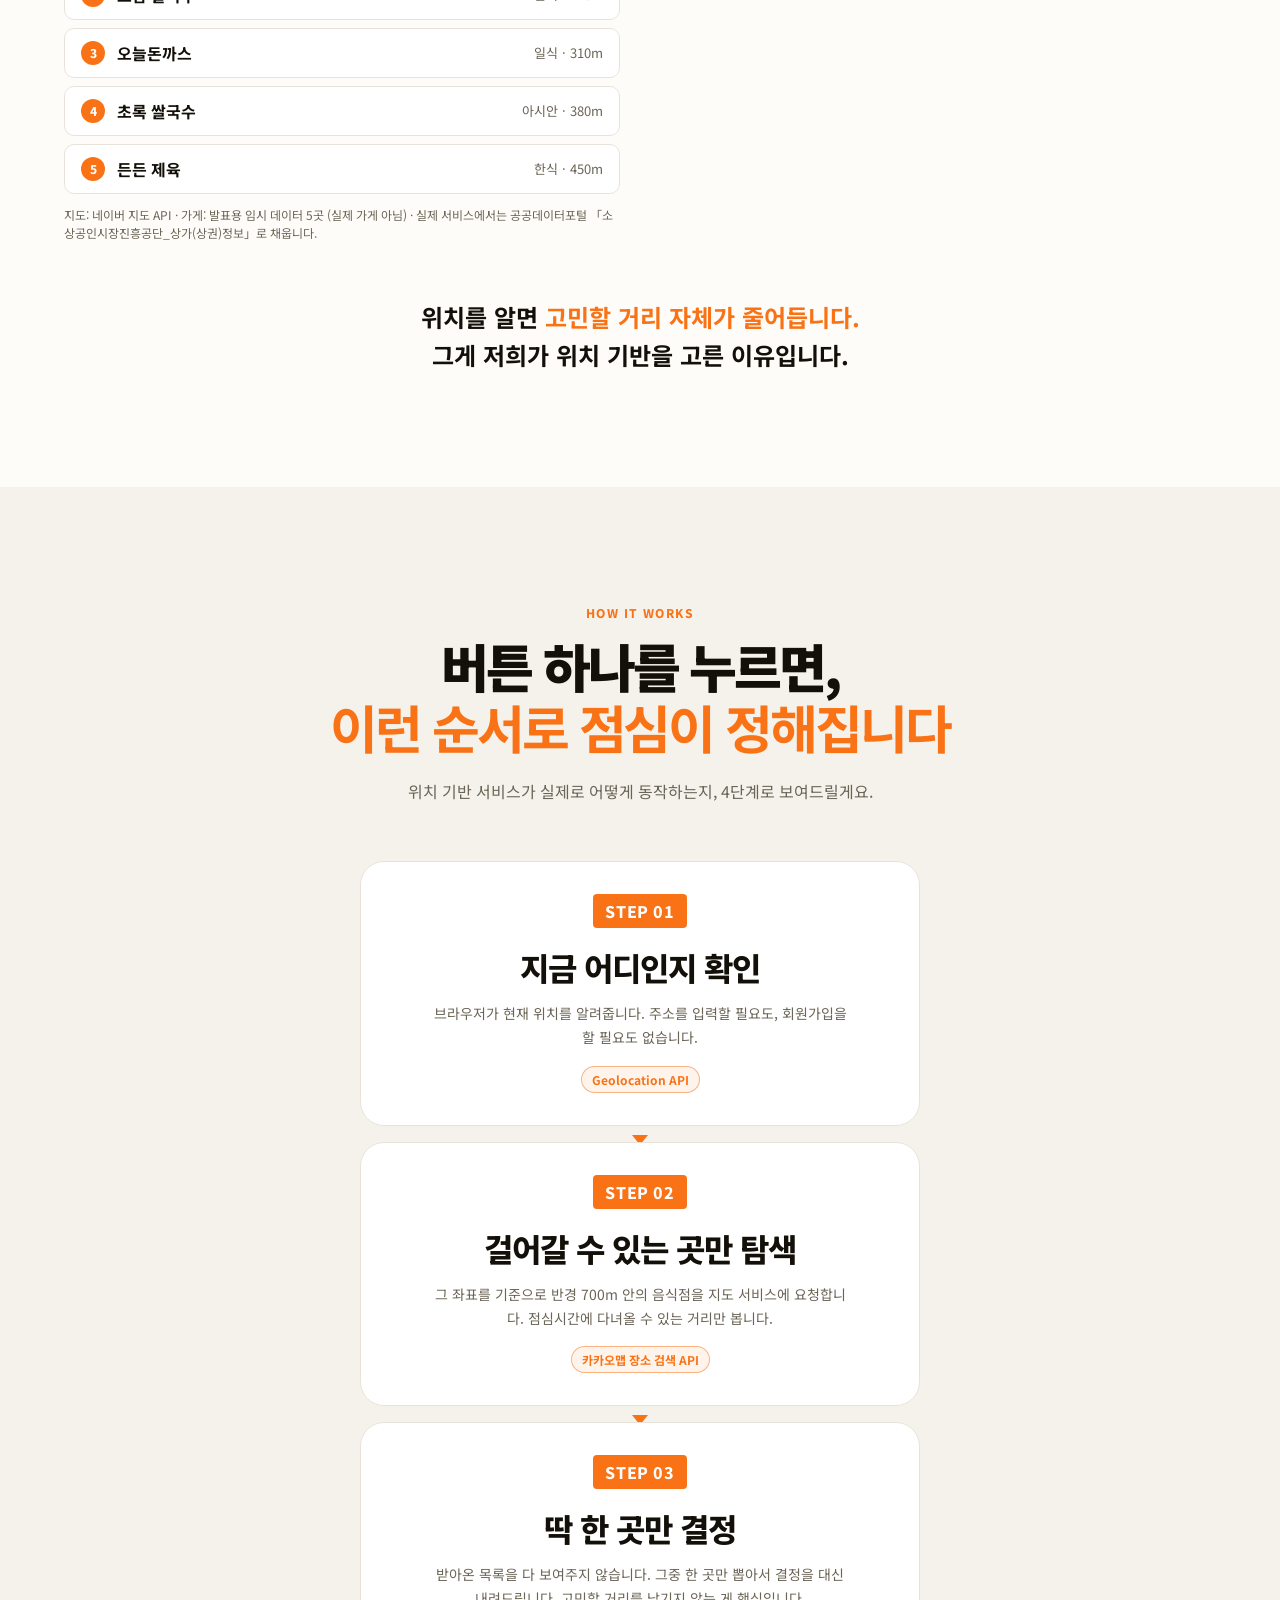
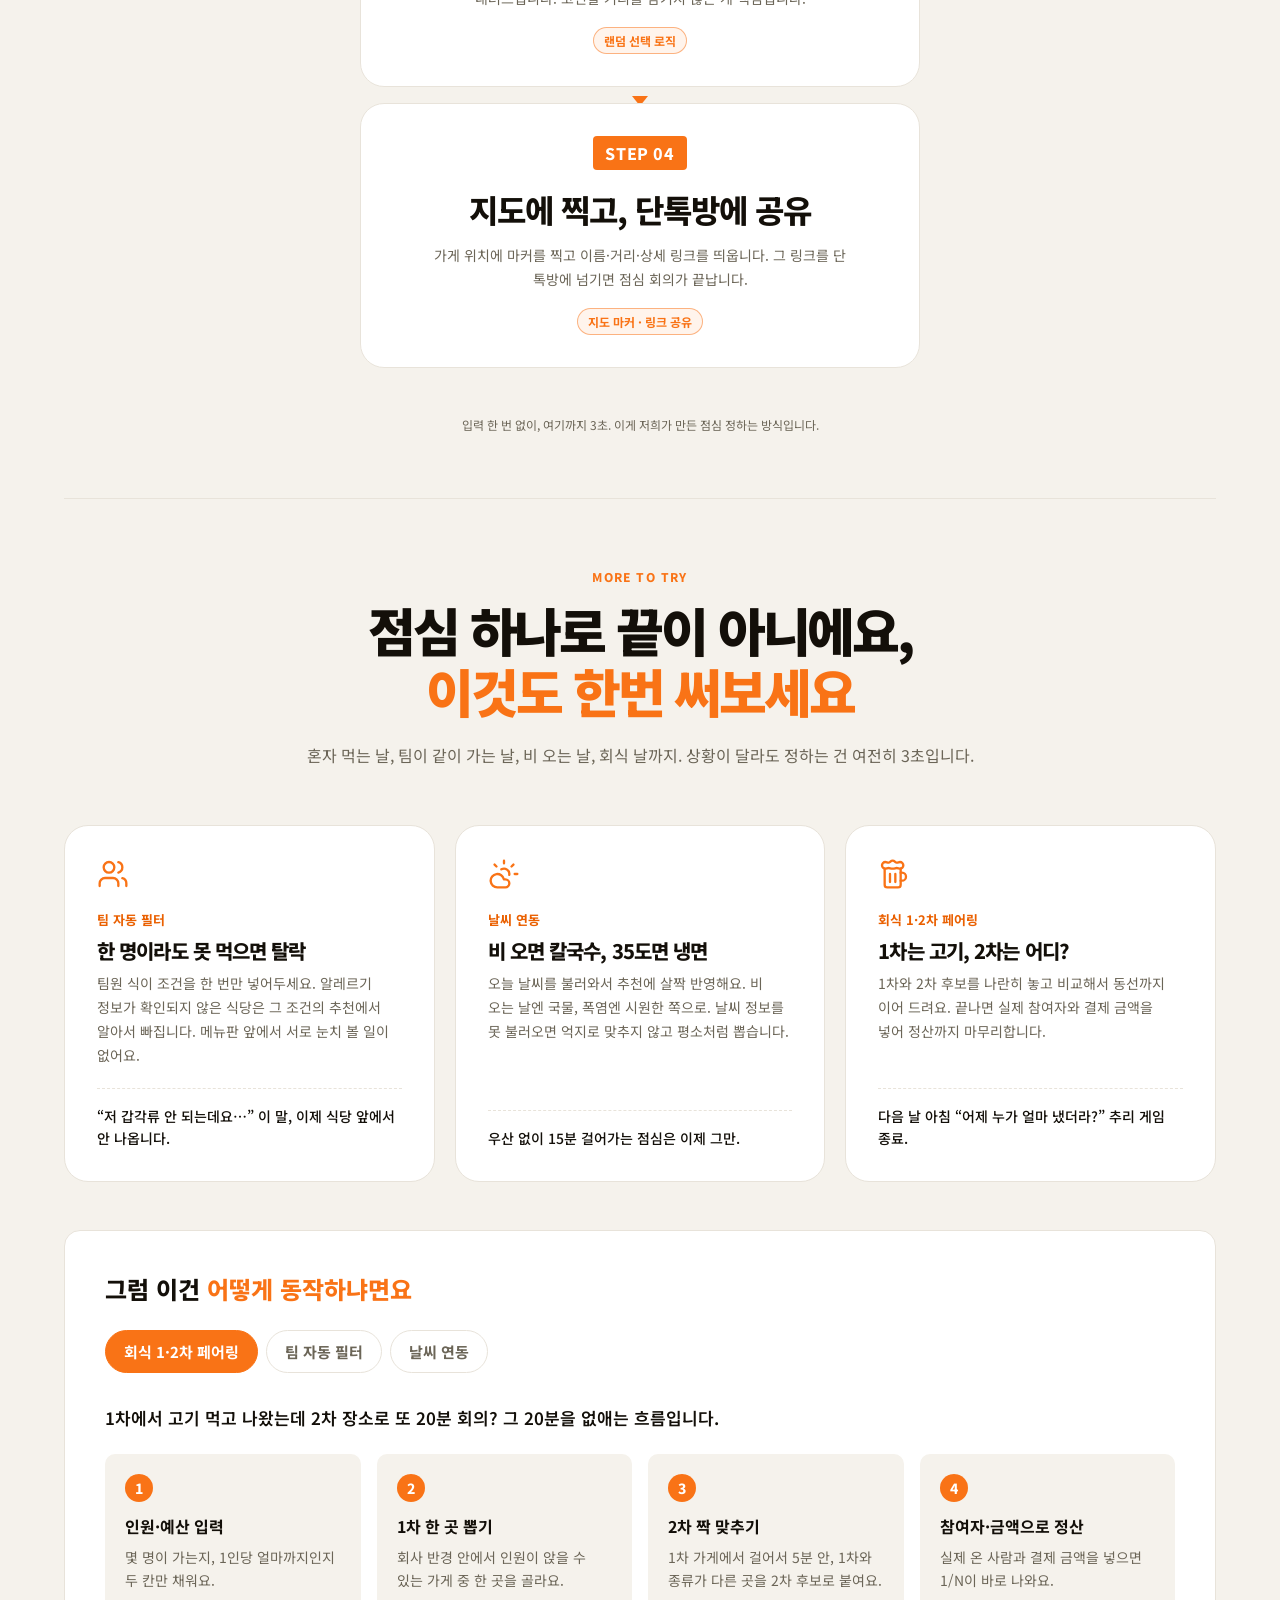
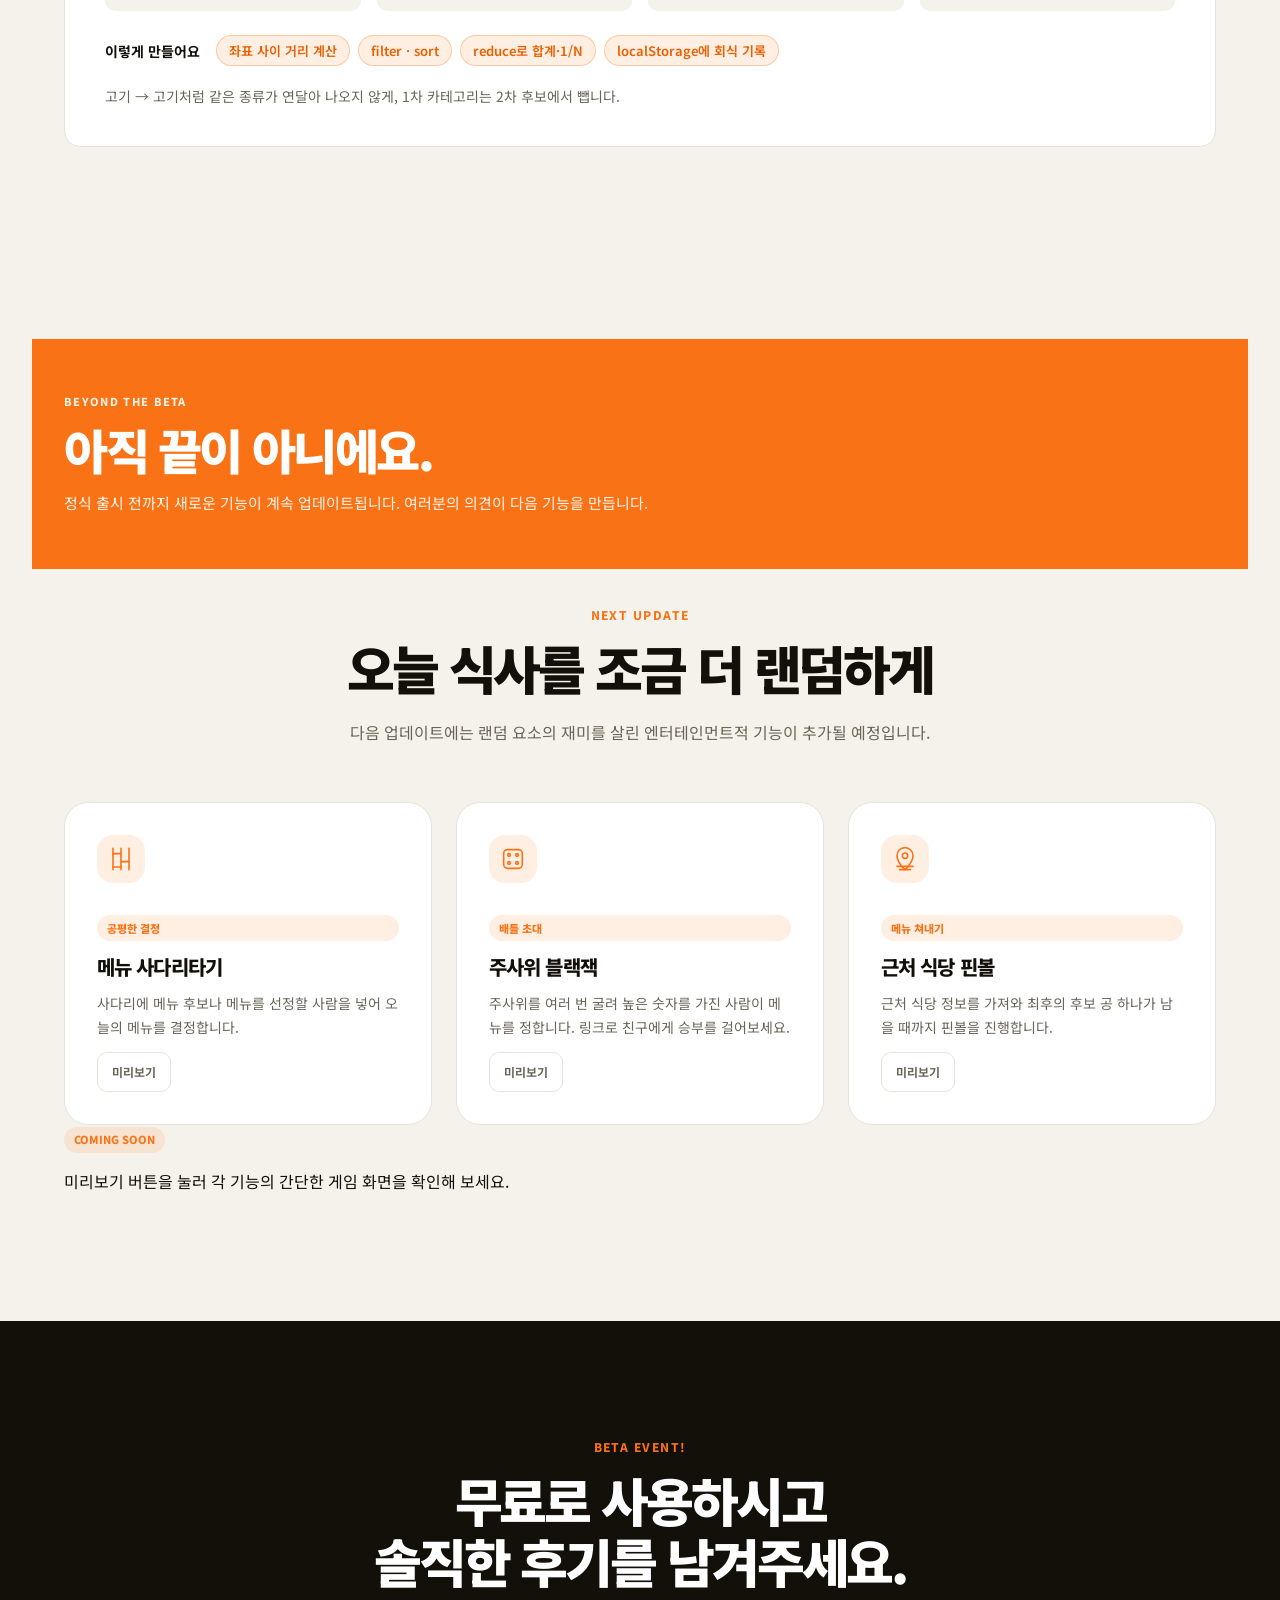
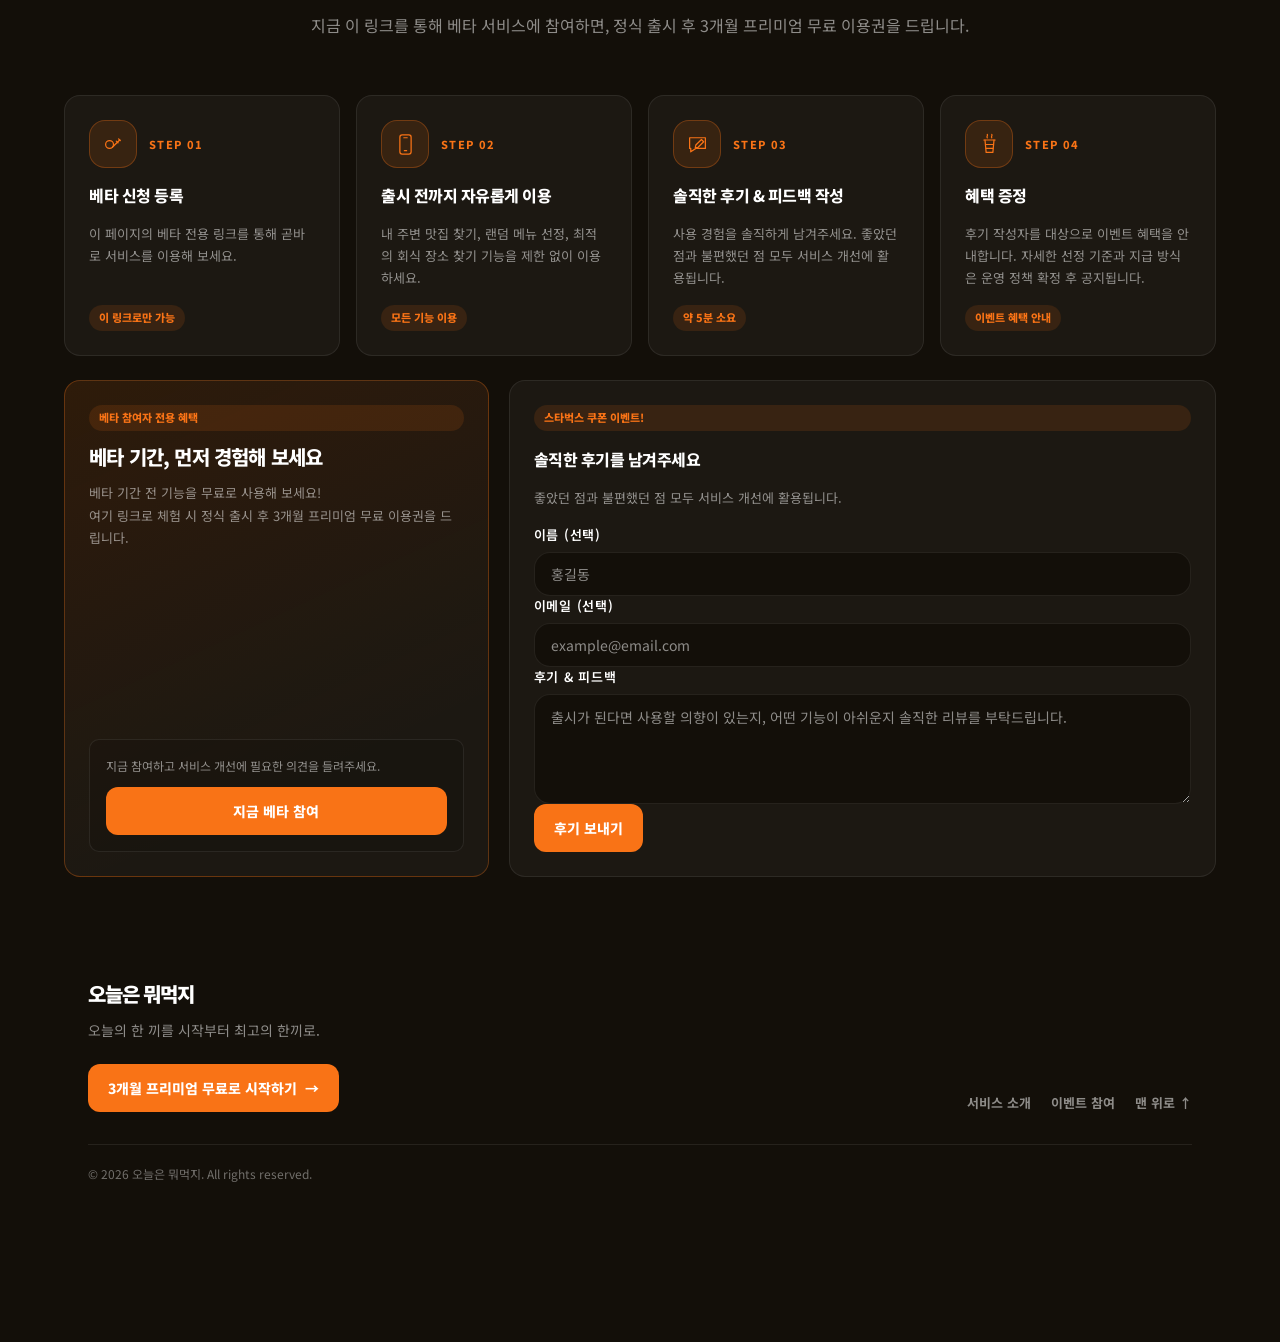
==== commit 8c7ccbb3: "사다리 게임구현,  UI와 베타 이벤트 아이콘 개선" ====
--- a/index.html
+++ b/index.html
@@ -660,281 +660,371 @@
       </div>
     </section>
 
-
-    <!-- ============ update (담당: C) ============ -->
-    <section id="update" class="page-section page-section-light-soft">
-      
-      <div class="page-container">
-        <!-- 공통 제목 영역 -->
-        <div class="page-container">
-          <div class="update-intro-banner">
-            <span class="update-intro-eyebrow">BEYOND THE BETA</span>
-        
-            <h2 class="update-intro-heading">
-              아직 끝이 아니에요.
-            </h2>
-        
-            <p class="update-intro-description">
-              정식 출시 전까지 새로운 기능이 계속 업데이트됩니다.
-              여러분의 의견이 다음 기능을 만듭니다.
-            </p>
+<!-- ============ update (담당: C) ============ -->
+<section
+  id="update"
+  class="page-section page-section-light-soft"
+>
+  <div class="page-container">
+    <!-- UPDATE 시작 배너 -->
+    <div class="update-intro-banner">
+      <span class="update-intro-eyebrow">
+        BEYOND THE BETA
+      </span>
+
+      <h2 class="update-intro-heading">
+        아직 끝이 아니에요.
+      </h2>
+
+      <p class="update-intro-description">
+        정식 출시 전까지 새로운 기능이 계속 업데이트됩니다.
+        여러분의 의견이 다음 기능을 만듭니다.
+      </p>
+    </div>
+
+    <!-- UPDATE 제목 -->
+    <div class="section-heading-group">
+      <span class="section-eyebrow">
+        NEXT UPDATE
+      </span>
+
+      <h2 class="section-heading">
+        오늘 식사를 조금 더 랜덤하게
+      </h2>
+
+      <p class="section-description">
+        다음 업데이트에는 랜덤 요소의 재미를 살린
+        엔터테인먼트적 기능이 추가될 예정입니다.
+      </p>
+    </div>
+
+    <!-- UPDATE 카드 목록 -->
+    <div class="update-card-list">
+      <!-- 카드 1 -->
+      <article class="ui-card-light update-card">
+        <div
+          class="ui-card-icon"
+          aria-hidden="true"
+        >
+          <svg viewBox="0 0 48 48">
+            <path d="M12 8v32M24 8v32M36 8v32" />
+            <path d="M12 16h12M24 28h12M12 36h12" />
+          </svg>
+        </div>
+
+        <span class="ui-badge">
+          공평한 결정
+        </span>
+
+        <h3 class="text-card-title">
+          메뉴 사다리타기
+        </h3>
+
+        <p class="text-card-body">
+          사다리에 메뉴 후보나 메뉴를 선정할 사람을 넣어
+          오늘의 메뉴를 결정합니다.
+        </p>
+
+        <button
+          type="button"
+          class="button-secondary update-preview-button"
+          data-preview="ladder"
+        >
+          미리보기
+        </button>
+      </article>
+
+      <!-- 카드 2 -->
+      <article class="ui-card-light update-card">
+        <div
+          class="ui-card-icon"
+          aria-hidden="true"
+        >
+          <svg viewBox="0 0 48 48">
+            <rect
+              x="10"
+              y="10"
+              width="28"
+              height="28"
+              rx="6"
+            />
+            <circle cx="18" cy="18" r="2" />
+            <circle cx="30" cy="30" r="2" />
+            <circle cx="30" cy="18" r="2" />
+            <circle cx="18" cy="30" r="2" />
+          </svg>
+        </div>
+
+        <span class="ui-badge">
+          배틀 초대
+        </span>
+
+        <h3 class="text-card-title">
+          주사위 블랙잭
+        </h3>
+
+        <p class="text-card-body">
+          주사위를 여러 번 굴려 높은 숫자를 가진 사람이
+          메뉴를 정합니다. 링크로 친구에게 승부를 걸어보세요.
+        </p>
+
+        <button
+          type="button"
+          class="button-secondary update-preview-button"
+          data-preview="dice"
+        >
+          미리보기
+        </button>
+      </article>
+
+      <!-- 카드 3 -->
+      <article class="ui-card-light update-card">
+        <div
+          class="ui-card-icon"
+          aria-hidden="true"
+        >
+          <svg viewBox="0 0 48 48">
+            <path
+              d="M24 40s12-11 12-21a12 12 0 1 0-24 0c0 10 12 21 12 21Z"
+            />
+            <circle cx="24" cy="19" r="4" />
+            <path d="M12 35h24M16 40h16" />
+          </svg>
+        </div>
+
+        <span class="ui-badge">
+          메뉴 쳐내기
+        </span>
+
+        <h3 class="text-card-title">
+          근처 식당 핀볼
+        </h3>
+
+        <p class="text-card-body">
+          근처 식당 정보를 가져와 최후의 후보 공 하나가
+          남을 때까지 핀볼을 진행합니다.
+        </p>
+
+        <button
+          type="button"
+          class="button-secondary update-preview-button"
+          data-preview="pinball"
+        >
+          미리보기
+        </button>
+      </article>
+    </div>
+  
+    <!-- 미리보기 전체 패널 -->
+     <!-- UPDATE 카드 하단 기본 안내 -->
+<div class="update-coming-soon-note">
+  <span class="ui-badge ui-badge-primary">
+    COMING SOON
+  </span>
+
+  <p>
+    미리보기 버튼을 눌러 각 기능의 간단한 게임 화면을 확인해 보세요.
+  </p>
+</div>
+    <div
+      id="update-preview"
+      class="update-preview-panel"
+      aria-hidden="true"
+    >
+      <div class="update-preview-content">
+        <!-- 사다리타기 미리보기 -->
+        <div
+          class="update-preview-detail"
+          data-preview-content="ladder"
+        >
+          <div class="update-preview-detail-header">
+            <div>
+              <span class="update-preview-detail-kicker">
+                COMING SOON
+              </span>
+
+              <h3 class="update-preview-detail-title">
+                메뉴 사다리타기
+              </h3>
+
+              <p class="update-preview-detail-description">
+                주변 식당 후보를 선택하고
+                사다리로 오늘의 식당을 정해보세요.
+              </p>
+            </div>
+
+            <button
+              type="button"
+              class="update-preview-close"
+            >
+              닫기
+            </button>
           </div>
-        
-         
-        <div class="section-heading-group">
-          <span class="section-eyebrow">NEXT UPDATE</span>
-
-          <h2 class="section-heading">오늘 식사를 조금 더 랜덤하게</h2>
-
-          <p class="section-description">
-            다음 업데이트에는 랜덤 요소의 재미를 살린 엔터테인먼트적 기능이
-            추가될 예정입니다.
-          </p>
-        </div>
-
-        <!-- 업데이트 카드 목록 -->
-        <div class="update-card-list">
-          <!-- 카드 1 -->
-          <article class="ui-card-light update-card">
-            <div class="ui-card-icon" aria-hidden="true">
-              <svg viewBox="0 0 48 48" role="img">
-                <path d="M12 8v32M24 8v32M36 8v32" />
-                <path d="M12 16h12M24 28h12M12 36h12" />
-              </svg>
-            </div>
-
-            <span class="ui-badge">공평한 결정</span>
-
-            <h3 class="text-card-title">메뉴 사다리타기</h3>
-
-            <p class="text-card-body">
-              사다리에 메뉴 후보나 메뉴를 선정할 사람을 넣어 오늘의 메뉴를
-              결정합니다.
-            </p>
-            <button
-            type="button"
-            class="button-secondary update-preview-button"
-            data-preview="ladder"
-          >
-            미리보기
-          </button>
-          </article>
-
-          <!-- 카드 2 -->
-          <article class="ui-card-light update-card">
-            <div class="ui-card-icon" aria-hidden="true">
-              <svg viewBox="0 0 48 48" role="img">
-                <rect x="10" y="10" width="28" height="28" rx="6" />
-                <circle cx="18" cy="18" r="2" />
-                <circle cx="30" cy="30" r="2" />
-                <circle cx="30" cy="18" r="2" />
-                <circle cx="18" cy="30" r="2" />
-              </svg>
-            </div>
-
-            <span class="ui-badge">배틀 초대</span>
-
-            <h3 class="text-card-title">주사위 블랙잭</h3>
-
-            <p class="text-card-body">
-              주사위를 여러 번 굴려 높은 숫자를 가진 사람이 메뉴를 정합니다.
-              링크로 친구에게 승부를 걸어보세요.
-            </p>
-
-            <button
-    type="button"
-    class="button-secondary update-preview-button"
-    data-preview="dice"
-  >
-    미리보기
-  </button>
-</article>
-
-          <!-- 카드 3 -->
-          <article class="ui-card-light update-card">
-            <div class="ui-card-icon" aria-hidden="true">
-              <svg viewBox="0 0 48 48" role="img">
-                <path d="M24 40s12-11 12-21a12 12 0 1 0-24 0c0 10 12 21 12 21Z" />
-                <circle cx="24" cy="19" r="4" />
-                <path d="M12 35h24M16 40h16" />
-              </svg>
-            </div>
-
-            <span class="ui-badge">메뉴 쳐내기</span>
-
-            <h3 class="text-card-title">근처 식당 핀볼</h3>
-
-            <p class="text-card-body">
-              근처 식당 정보를 가져와 최후의 후보 공 하나가 남을 때까지 핀볼을
-              진행합니다.
-            </p>
-
-            <button
-    type="button"
-    class="button-secondary update-preview-button"
-    data-preview="pinball"
-  >
-    미리보기
-  </button>
-          </article>
-        </div>
-              <!-- ============ update - 기능 미리보기 안내 ============ -->
-              <div
-              id="update-preview"
-              class="update-preview-panel"
-              aria-hidden="true"
-            >
-              <div class="update-preview-header">
-                <span class="ui-badge ui-badge-primary">
-                  COMING SOON
+
+          <div class="ladder-game-card">
+            <div class="ladder-game-card-heading">
+              <div>
+                <span class="ladder-game-kicker">
+                  LADDER GAME PREVIEW
                 </span>
-            
-                <h3 class="update-preview-heading">
-                  랜덤 메뉴 기능을 준비하고 있어요
-                </h3>
+          
+                <h4 class="ladder-game-card-title">
+                  오늘의 식당을 사다리로 정해보세요
+                </h4>
+          
+                <p class="ladder-game-card-description">
+                  오른쪽 후보를 선택한 뒤 사다리 시작 버튼을 눌러 주세요.
+                </p>
               </div>
-            
-              <p class="update-preview-description">
-                미리보기 버튼을 누르면 기능 설명이 표시됩니다.
-              </p>
-            
-              <div class="update-preview-content">
+          
+              <button
+                type="button"
+                id="ladder-reset-button"
+                class="ladder-reset-button"
+              >
+                다시 선택
+              </button>
+            </div>
+          
+            <div class="ladder-game-grid">
+              <!-- 왼쪽 사다리 보드 -->
+              <div class="ladder-visual-card">
+                <div class="ladder-visual-caption">
+                  사다리 게임 미리보기
+                </div>
+          
                 <div
-                  class="update-preview-detail"
-                  data-preview-content="ladder"
+                  id="ladder-board"
+                  class="ladder-board"
+                  aria-live="polite"
                 >
-                  <h4>메뉴 사다리타기</h4>
-                  <div class="ladder-game">
-                    <div class="ladder-game-setting">
-                      <label for="ladder-menu-input" class="ladder-game-label">
-                        주변 식당 후보를 선택해 주세요
-                      </label>
-                  
-                      <input
-                        type="text"
-                        id="ladder-menu-input"
-                        class="ladder-game-input"
-                        value="한끼 김치찌개, 소담 칼국수, 오늘 돈까스, 초록 쌀국수, 든든 제육"
-                        placeholder="식당 후보를 쉼표(,)로 입력하세요"
-                      />
-                  
-                      <button
-                        type="button"
-                        id="ladder-create-button"
-                        class="button button-primary"
-                      >
-                        후보 불러오기
-                      </button>
-                    </div>
-                  
-                    <div class="ladder-game-card">
-                      <div class="ladder-game-card-heading">
-                        <div>
-                          <span class="ladder-game-kicker">
-                            LADDER GAME PREVIEW
-                          </span>
-                  
-                          <h4 class="ladder-game-card-title">
-                            오늘의 식당을 사다리로 정해보세요
-                          </h4>
-                  
-                          <p class="ladder-game-card-description">
-                            오른쪽에서 후보를 선택한 뒤 사다리 시작 버튼을 눌러 주세요.
-                          </p>
-                        </div>
-                  
-                        <button
-                          type="button"
-                          id="ladder-reset-button"
-                          class="ladder-reset-button"
-                        >
-                          다시 선택
-                        </button>
-                      </div>
-                  
-                      <div class="ladder-game-grid">
-                        <div class="ladder-visual-card">
-                          <div class="ladder-visual-caption">
-                            사다리 게임 미리보기
-                          </div>
-                  
-                          <div
-                            id="ladder-board"
-                            class="ladder-board"
-                            aria-live="polite"
-                          >
-                            <p class="ladder-board-guide">
-                              오른쪽 후보를 선택한 뒤 사다리 시작 버튼을 눌러 보세요.
-                            </p>
-                          </div>
-                  
-                          <p
-                            id="ladder-game-result"
-                            class="ladder-game-result"
-                            aria-live="polite"
-                          ></p>
-                        </div>
-                  
-                        <aside class="ladder-candidate-card">
-                          <h4 class="ladder-candidate-title">
-                            주변 식당 후보
-                          </h4>
-                  
-                          <p class="ladder-candidate-description">
-                            사다리에 넣을 후보를 선택해 주세요.
-                          </p>
-                  
-                          <ul
-                            id="ladder-candidate-list"
-                            class="ladder-candidate-list"
-                          ></ul>
-                  
-                          <div class="ladder-candidate-actions">
-                            <button
-                              type="button"
-                              id="ladder-start-button"
-                              class="button button-primary"
-                            >
-                              사다리 시작
-                            </button>
-                  
-                            <button
-                              type="button"
-                              id="ladder-add-button"
-                              class="ladder-secondary-button"
-                            >
-                              + 후보
-                            </button>
-                          </div>
-                        </aside>
-                      </div>
-                    </div>
-                  </div>
-                <div
-                  class="update-preview-detail"
-                  data-preview-content="dice"
-                >
-                  <h4>주사위 블랙잭</h4>
-                  <p>
-                    친구와 주사위를 굴려 더 높은 숫자를 얻은 사람이
-                    메뉴를 선택하는 기능입니다.
+                  <p class="ladder-board-guide">
+                    오른쪽 후보를 선택한 뒤<br />
+                    사다리 시작 버튼을 눌러보세요.
                   </p>
                 </div>
-            
-                <div
-                  class="update-preview-detail"
-                  data-preview-content="pinball"
-                >
-                  <h4>근처 식당 핀볼</h4>
-                  <p>
-                    주변 식당 후보를 하나씩 줄여
-                    마지막 식당을 선택하는 기능입니다.
-                  </p>
+          
+                <div class="ladder-result-area">
+                  <p
+                    id="ladder-game-result"
+                    class="ladder-game-result"
+                    aria-live="polite"
+                  ></p>
+          
+                  <button
+                    type="button"
+                    id="ladder-share-button"
+                    class="ladder-share-button"
+                    hidden
+                  >
+                    결과 공유하기
+                  </button>
                 </div>
               </div>
-            </div>
-      </div>
-    </section>
+          
+              <!-- 오른쪽 후보 선택 -->
+              <aside class="ladder-candidate-card">
+                <span class="ladder-candidate-kicker">
+                  NEARBY RESTAURANTS
+                </span>
+          
+                <h4 class="ladder-candidate-title">
+                  주변 식당 후보
+                </h4>
+          
+                <p class="ladder-candidate-description">
+                  사다리에 넣을 후보를 선택해 주세요.
+                </p>
+          
+                <ul
+                  id="ladder-candidate-list"
+                  class="ladder-candidate-list"
+                ></ul>
+          
+                <div class="ladder-candidate-actions">
+                  <button
+                    type="button"
+                    id="ladder-start-button"
+                    class="button button-primary"
+                  >
+                    사다리 시작
+                  </button>
+          
+                  <button
+                    type="button"
+                    id="ladder-add-button"
+                    class="ladder-secondary-button"
+                  >
+                    + 후보 추가
+                  </button>
+                </div>
+              </aside>
+            </div>
+          </div>
+        </div>
+
+        <!-- 주사위 미리보기 -->
+        <div
+          class="update-preview-detail"
+          data-preview-content="dice"
+        >
+          <div class="update-preview-detail-header">
+            <div>
+              <span class="update-preview-detail-kicker">
+                COMING SOON
+              </span>
+
+              <h3 class="update-preview-detail-title">
+                주사위 블랙잭
+              </h3>
+            </div>
+
+            <button
+              type="button"
+              class="update-preview-close"
+            >
+              닫기
+            </button>
+          </div>
+
+          <div class="update-placeholder-card">
+            주사위 블랙잭 미리보기를 준비하고 있어요.
+          </div>
+        </div>
+
+        <!-- 핀볼 미리보기 -->
+        <div
+          class="update-preview-detail"
+          data-preview-content="pinball"
+        >
+          <div class="update-preview-detail-header">
+            <div>
+              <span class="update-preview-detail-kicker">
+                COMING SOON
+              </span>
+
+              <h3 class="update-preview-detail-title">
+                근처 식당 핀볼
+              </h3>
+            </div>
+
+            <button
+              type="button"
+              class="update-preview-close"
+            >
+              닫기
+            </button>
+          </div>
+
+          <div class="update-placeholder-card">
+            근처 식당 핀볼 미리보기를 준비하고 있어요.
+          </div>
+        </div>
+      </div>
+    </div>
+  </div>
+</section>
+ 
 
     <!-- ============ event - 베타 이벤트 (담당: C) ============ -->
     <section id="event" class="page-section page-section-dark">
@@ -956,7 +1046,15 @@
         <div class="event-step-list">
           <article class="event-step-card">
             <div class="event-step-top">
-              <div class="event-step-icon"></div>
+              <div class="event-step-icon" aria-hidden="true">
+                <svg viewBox="0 0 48 48">
+                  <circle cx="17" cy="24" r="7" />
+                  <path d="M22 29l13-13" />
+                  <path d="M29 18l3 3" />
+                  <path d="M33 14l3 3" />
+                </svg>
+              </div>
+            
               <span class="event-step-number">STEP 01</span>
             </div>
 
@@ -971,7 +1069,14 @@
 
           <article class="event-step-card">
             <div class="event-step-top">
-              <div class="event-step-icon"></div>
+              <div class="event-step-icon" aria-hidden="true">
+                <svg viewBox="0 0 48 48">
+                  <rect x="14" y="7" width="20" height="34" rx="4" />
+                  <path d="M21 12h6" />
+                  <path d="M22 35h4" />
+                </svg>
+              </div>
+            
               <span class="event-step-number">STEP 02</span>
             </div>
 
@@ -987,7 +1092,13 @@
 
           <article class="event-step-card">
             <div class="event-step-top">
-              <div class="event-step-icon"></div>
+              <div class="event-step-icon" aria-hidden="true">
+                <svg viewBox="0 0 48 48">
+                  <path d="M10 12h28v19H21l-9 6v-6h-2z" />
+                  <path d="M21 25l10-10 4 4-10 10-5 1z" />
+                </svg>
+              </div>
+            
               <span class="event-step-number">STEP 03</span>
             </div>
 
@@ -1003,10 +1114,26 @@
 
           <article class="event-step-card">
             <div class="event-step-top">
-              <div class="event-step-icon"></div>
+              <div class="event-step-icon" aria-hidden="true">
+                <svg viewBox="0 0 48 48">
+                  <!-- 컵 뚜껑 -->
+                  <path d="M14 16h20" />
+              
+                  <!-- 컵 몸통 -->
+                  <path d="M16 16l2 22h12l2-22" />
+              
+                  <!-- 컵 슬리브 -->
+                  <path d="M17 24h14" />
+                  <path d="M18 31h12" />
+              
+                  <!-- 따뜻한 음료 증기 -->
+                  <path d="M20 12c-2-2 2-4 0-6" />
+                  <path d="M28 12c-2-2 2-4 0-6" />
+                </svg>
+              </div>
+            
               <span class="event-step-number">STEP 04</span>
             </div>
-
             <h3 class="event-step-title">혜택 증정</h3>
 
             <p class="event-step-description">
--- a/css/update.css
+++ b/css/update.css
@@ -1,191 +1,198 @@
 /* =========================================================
-   update.css  업데이트 예정 (담당: C)
-   ·
+   update.css
+   UPDATE / C 담당
    ========================================================= */
 
-
- /* ============================================================
-   UPDATE | 시작 배너
-   ============================================================ */
-
-   .update-intro-banner {
-    display: flex;
-    min-height: 250px;
-    flex-direction: column;
-    justify-content: center;
-  
-    /*
-     * page-container의 좌우 패딩을 상쇄해서
-     * 배너가 섹션의 좌우 끝까지 확장되도록 함
-     */
-    width: calc(100% + (var(--space-8) * 2));
-    margin-top: calc(var(--space-8) * -1);
-    margin-right: calc(var(--space-8) * -1);
-    margin-bottom: var(--space-8);
-    margin-left: calc(var(--space-8) * -1);
-  
-    padding: var(--space-10) var(--space-8);
-    border: 0;
-    border-radius: 0;
-  
-    background: var(--color-primary);
-    color: #ffffff;
-    box-shadow: 0 12px 28px rgba(255, 102, 18, 0.22);
-  }
-  .update-intro-eyebrow {
-    color: #fff3e8;
-    font-size: 11px;
-    font-weight: 800;
-    letter-spacing: 0.12em;
-  }
-  
-  .update-intro-heading {
-    max-width: 760px;
-    margin: var(--space-3) 0 0;
-    color: #ffffff;
-    font-size: clamp(28px, 4vw, 48px);
-    font-weight: 900;
-    letter-spacing: -0.05em;
-    line-height: 1.2;
-  }
-  .update-intro-description {
-    max-width: 620px;
-    margin: var(--space-3) 0 0;
-    color: #fff3e8;
-    font-size: 15px;
-    line-height: 1.7;
-  }
-
-/* UPDATE 카드 3개를 가로 3열로 배치 */
+/* ---------- UPDATE 시작 배너 ---------- */
+
+.update-intro-banner {
+  display: flex;
+  min-height: 230px;
+  flex-direction: column;
+  justify-content: center;
+  width: calc(100% + (var(--space-8) * 2));
+  margin-top: calc(var(--space-8) * -1);
+  margin-right: calc(var(--space-8) * -1);
+  margin-bottom: var(--space-8);
+  margin-left: calc(var(--space-8) * -1);
+  padding: var(--space-10) var(--space-8);
+  background: var(--color-primary);
+  color: #ffffff;
+}
+
+.update-intro-eyebrow {
+  color: #fff3e8;
+  font-size: 11px;
+  font-weight: 800;
+  letter-spacing: 0.12em;
+}
+
+.update-intro-heading {
+  max-width: 760px;
+  margin: var(--space-3) 0 0;
+  color: #ffffff;
+  font-size: clamp(28px, 4vw, 48px);
+  font-weight: 900;
+  letter-spacing: -0.05em;
+  line-height: 1.2;
+}
+
+.update-intro-description {
+  max-width: 620px;
+  margin: var(--space-3) 0 0;
+  color: #fff3e8;
+  font-size: 15px;
+  line-height: 1.7;
+}
+
+/* ---------- UPDATE 카드 ---------- */
+
 .update-card-list {
   display: grid;
   grid-template-columns: repeat(3, 1fr);
   gap: var(--space-6);
 }
 
-/* UPDATE 카드 안의 아이콘, 배지, 제목, 본문, 버튼을 세로 배치 */
 .update-card {
   display: flex;
   flex-direction: column;
   gap: var(--space-3);
 }
-/* UPDATE 카드의 버튼을 카드 아래쪽에 고정 */
+
 .update-card .button-secondary {
   align-self: flex-start;
   margin-top: auto;
 }
 
+/* 카드 아이콘 */
+.update-card .ui-card-icon {
+  display: grid;
+  width: 48px;
+  height: 48px;
+  place-items: center;
+  border-radius: var(--radius-md);
+  background: var(--color-primary-soft);
+  color: var(--color-primary);
+}
+
+.update-card .ui-card-icon svg {
+  display: block;
+  width: 32px;
+  height: 32px;
+  fill: none;
+  stroke: currentColor;
+  stroke-linecap: round;
+  stroke-linejoin: round;
+  stroke-width: 2.4;
+}
+
+.update-card .ui-card-icon svg rect,
+.update-card .ui-card-icon svg circle,
+.update-card .ui-card-icon svg path {
+  fill: none;
+  stroke: currentColor;
+}
 /* ============================================================
-   UPDATE | 기능 미리보기 안내 패널
+   UPDATE | 미리보기 패널
    ============================================================ */
 
    .update-preview-panel {
     display: none;
-    flex-direction: column;
-    gap: var(--space-4);
     margin-top: var(--space-6);
-    padding: var(--space-6);
-    border: 1px solid var(--color-border-light);
-    border-radius: var(--radius-md);
-    background: var(--color-surface-light);
-  }
+    padding: 32px;
+    border: 1px solid #ded7cd;
+    border-radius: 24px;
+    background: #ffffff;
+    box-shadow: 0 22px 48px rgba(44, 30, 18, 0.14);
+  }
+  
   .update-preview-panel.is-open {
-    display: flex;
-  }
-  .update-preview-header {
-    display: flex;
-    align-items: center;
-    gap: var(--space-3);
-  }
-  
-  .update-preview-heading {
-    margin: 0;
-    color: var(--color-text);
-    font-size: 18px;
-    font-weight: 800;
-    letter-spacing: -0.03em;
-  }
-  
-  .update-preview-description {
-    margin: 0;
-    color: var(--color-text-muted);
-    font-size: 14px;
-    line-height: 1.7;
+    display: block;
   }
   
   .update-preview-content {
-    display: flex;
-    flex-direction: column;
+    width: 100%;
   }
   
   .update-preview-detail {
     display: none;
-    flex-direction: column;
-    gap: var(--space-2);
-    padding: var(--space-4);
-    border-radius: var(--radius-sm);
-    background: var(--color-bg-light-soft);
   }
   
   .update-preview-detail.is-active {
-    display: flex;
-  }
-  
-  .update-preview-detail h4,
-  .update-preview-detail p {
-    margin: 0;
-  }
-  
-  .update-preview-detail h4 {
-    color: var(--color-text);
-    font-size: 15px;
-    font-weight: 800;
-  }
-  
-  .update-preview-detail p {
-    color: var(--color-text-muted);
-    font-size: 13px;
-    line-height: 1.6;
-  }
-  
-  @media (max-width: 760px) {
-    .update-preview-header {
-      align-items: flex-start;
-      flex-direction: column;
-    }
-  }
-
-  
-  /* ============================================================
-   UPDATE | 메뉴 사다리타기 게임
-   ============================================================ */
-/* ============================================================
-   UPDATE | 실제 사다리 게임 미리보기
-   ============================================================ */
-
-   .ladder-game {
-    display: flex;
-    flex-direction: column;
-    gap: var(--space-5);
-    margin-top: var(--space-5);
-  }
-  
-  /* 전체 게임을 하나의 카드처럼 감싸는 영역 */
-  .ladder-game-card {
-    padding: var(--space-6);
-    border: 1px solid var(--color-border-light);
-    border-radius: var(--radius-md);
-    background: var(--color-surface-light);
-    box-shadow: 0 14px 30px rgba(42, 29, 18, 0.08);
-  }
-  
-  /* 카드 상단 제목 */
-  .ladder-game-card-heading {
+    display: block;
+  }
+  
+  .update-preview-detail-header {
     display: flex;
     align-items: flex-start;
     justify-content: space-between;
-    gap: var(--space-4);
-    margin-bottom: var(--space-5);
+    gap: 20px;
+    margin-bottom: 28px;
+    padding-bottom: 22px;
+    border-bottom: 1px solid #e9e2d8;
+  }
+  
+  .update-preview-detail-kicker,
+  .ladder-candidate-kicker {
+    color: var(--color-primary);
+    font-size: 10px;
+    font-weight: 800;
+    letter-spacing: 0.12em;
+  }
+  
+  .update-preview-detail-title {
+    margin: 8px 0 0;
+    color: #1d1711;
+    font-size: clamp(28px, 3vw, 40px);
+    font-weight: 900;
+    letter-spacing: -0.055em;
+    line-height: 1.15;
+  }
+  
+  .update-preview-detail-description {
+    margin: 9px 0 0;
+    color: #746b60;
+    font-size: 14px;
+    line-height: 1.65;
+  }
+  
+  .update-preview-close {
+    flex-shrink: 0;
+    padding: 9px 13px;
+    border: 1px solid #ded7cd;
+    border-radius: 10px;
+    background: #ffffff;
+    color: #746b60;
+    font-size: 11px;
+    font-weight: 700;
+    cursor: pointer;
+  }
+  
+  .update-preview-close:hover {
+    border-color: var(--color-primary);
+    color: var(--color-primary);
+  }
+  
+  /* ============================================================
+     UPDATE | 사다리 게임 카드
+     ============================================================ */
+  
+  .ladder-game-card {
+    padding: 24px;
+    border: 1px solid #e2d9ce;
+    border-radius: 20px;
+    background: #fffdf9;
+    box-shadow: 0 14px 30px rgba(45, 30, 16, 0.08);
+  }
+  
+  .ladder-game-card-heading {
+    display: flex;
+    align-items: flex-start;
+    justify-content: space-between;
+    gap: 20px;
+    margin-bottom: 20px;
+    padding-bottom: 18px;
+    border-bottom: 1px solid #eee5db;
   }
   
   .ladder-game-kicker {
@@ -196,16 +203,16 @@
   }
   
   .ladder-game-card-title {
-    margin: var(--space-2) 0 0;
-    color: var(--color-text);
+    margin: 7px 0 0;
+    color: #1d1711;
     font-size: 18px;
     font-weight: 800;
     letter-spacing: -0.04em;
   }
   
   .ladder-game-card-description {
-    margin: var(--space-2) 0 0;
-    color: var(--color-text-muted);
+    margin: 6px 0 0;
+    color: #746b60;
     font-size: 12px;
     line-height: 1.6;
   }
@@ -213,71 +220,90 @@
   .ladder-reset-button {
     flex-shrink: 0;
     padding: 8px 11px;
-    border: 1px solid var(--color-border-light);
-    border-radius: var(--radius-sm);
-    background: var(--color-surface-light);
-    color: var(--color-text-muted);
-    font-size: 11px;
+    border: 1px solid #ddd4c9;
+    border-radius: 9px;
+    background: #fffdf9;
+    color: #746b60;
+    font-size: 11px;
+    font-weight: 700;
     cursor: pointer;
   }
   
-  /* 왼쪽 사다리 + 오른쪽 후보 카드 */
+  .ladder-reset-button:hover {
+    border-color: var(--color-primary);
+    color: var(--color-primary);
+  }
+  
+  /* 좌측 게임 / 우측 후보 */
   .ladder-game-grid {
     display: grid;
-    grid-template-columns: minmax(0, 1.35fr) minmax(210px, 0.65fr);
-    gap: var(--space-4);
-    align-items: stretch;
-  }
-  
-  /* 왼쪽 시각 사다리 카드 */
+    grid-template-columns: minmax(0, 1.38fr) minmax(230px, 0.62fr);
+    gap: 18px;
+  }
+  
+  /* 왼쪽 사다리 보드 카드 */
   .ladder-visual-card {
     min-width: 0;
     overflow: hidden;
-    border: 1px solid var(--color-border-light);
-    border-radius: var(--radius-md);
+    border: 1px solid #efd3bd;
+    border-radius: 16px;
     background: linear-gradient(
       180deg,
-      #fffaf4 0%,
-      #ffe8d6 100%
+      #fff9f3 0%,
+      #ffe4d1 100%
     );
   }
   
   .ladder-visual-caption {
-    padding: var(--space-4) var(--space-5) 0;
+    padding: 17px 20px 0;
     color: #a44721;
     font-size: 11px;
     font-weight: 800;
   }
   
-  /* 사다리판 */
+  /* 사다리 보드 */
   .ladder-board {
     position: relative;
     display: flex;
-    min-height: 350px;
+    min-height: 320px;
     flex-direction: column;
-    overflow: hidden;
-    padding: var(--space-4) var(--space-5);
-  }
-  
-  /* 후보 버튼 행 */
+    padding: 14px 20px;
+  }
+  
+  .ladder-board-guide {
+    display: grid;
+    min-height: 260px;
+    place-items: center;
+    margin: 0;
+    border: 1px dashed #f2b48b;
+    border-radius: 14px;
+    background: rgba(255, 255, 255, 0.38);
+    color: #a44721;
+    font-size: 13px;
+    font-weight: 800;
+    line-height: 1.65;
+    text-align: center;
+  }
+  
+  /* 시작 후보 / 하단 결과 */
   .ladder-start-row,
   .ladder-result-row {
+    position: relative;
+    z-index: 4;
     display: grid;
     grid-template-columns: repeat(var(--ladder-count), minmax(0, 1fr));
-    gap: 8px;
-    position: relative;
-    z-index: 4;
+    gap: 7px;
   }
   
   .ladder-start-button {
     min-width: 0;
     padding: 8px 5px;
     overflow: hidden;
-    border: 1px solid #f4c8b3;
+    border: 1px solid #f2c5aa;
     border-radius: 7px;
     background: #ffffff;
     color: #7c341b;
-    font-size: 11px;
+    font-size: 10px;
     font-weight: 800;
     text-overflow: ellipsis;
     white-space: nowrap;
@@ -291,14 +317,13 @@
     color: #ffffff;
   }
   
-  /* 선이 그려지는 실제 영역 */
+  /* 선 영역 */
   .ladder-lines {
     position: relative;
-    height: 210px;
-    margin: 8px 16px;
-  }
-  
-  /* 세로선 */
+    height: 194px;
+    margin: 10px 15px;
+  }
+  
   .ladder-vertical-line {
     position: absolute;
     top: 0;
@@ -309,7 +334,6 @@
     transform: translateX(-50%);
   }
   
-  /* 가로선 */
   .ladder-rung {
     position: absolute;
     height: 4px;
@@ -318,7 +342,6 @@
     transform: translateY(-50%);
   }
   
-  /* 선택한 경로 */
   .ladder-vertical-line.is-path,
   .ladder-rung.is-path {
     background: var(--color-primary);
@@ -332,32 +355,31 @@
     height: 6px;
   }
   
-  /* 시작 전 종이로 가린 상태 */
+  /* 시작 전 종이 가림 */
   .ladder-cover {
     position: absolute;
     top: 50%;
     left: 50%;
     z-index: 5;
-    width: 148px;
-    padding: 14px 10px;
+    width: 150px;
+    padding: 15px 11px;
     border: 2px dashed var(--color-primary);
     border-radius: 12px;
     background: #fffdf9;
     color: #8c7060;
-    box-shadow: 0 8px 20px rgba(120, 60, 20, 0.12);
-    font-size: 11px;
-    font-weight: 700;
-    line-height: 1.5;
+    box-shadow: 0 8px 20px rgba(120, 60, 20, 0.14);
+    font-size: 11px;
+    font-weight: 800;
+    line-height: 1.55;
     text-align: center;
     transform: translate(-50%, -50%);
   }
   
-  /* 사다리 시작 후 종이 제거 */
   .ladder-cover.is-hidden {
     display: none;
   }
   
-  /* 하단 결과 */
+  /* 결과 칸 */
   .ladder-result-label {
     display: grid;
     min-width: 0;
@@ -365,7 +387,7 @@
     place-items: center;
     padding: 5px;
     border-radius: 7px;
-    background: rgba(249, 115, 22, 0.12);
+    background: rgba(249, 115, 22, 0.14);
     color: #a44721;
     font-size: 10px;
     font-weight: 800;
@@ -377,16 +399,41 @@
     color: #ffffff;
   }
   
-  /* 결과 문구 */
+  /* 결과 문구와 공유 버튼 */
+  .ladder-result-area {
+    display: flex;
+    min-height: 72px;
+    align-items: center;
+    justify-content: center;
+    gap: 12px;
+    padding: 0 20px 18px;
+  }
+  
   .ladder-game-result {
-    min-height: 24px;
+    min-height: 20px;
     margin: 0;
-    padding: 0 var(--space-5) var(--space-5);
-    color: #a44721;
-    font-size: 14px;
-    font-weight: 800;
-    line-height: 1.6;
+    color: #98421d;
+    font-size: 13px;
+    font-weight: 800;
+    line-height: 1.55;
     text-align: center;
+  }
+  
+  .ladder-share-button {
+    flex-shrink: 0;
+    min-height: 34px;
+    padding: 0 12px;
+    border: 0;
+    border-radius: 8px;
+    background: #5b4636;
+    color: #ffffff;
+    font-size: 11px;
+    font-weight: 800;
+    cursor: pointer;
+  }
+  
+  .ladder-share-button:hover {
+    background: #3f3026;
   }
   
   /* 오른쪽 후보 카드 */
@@ -394,31 +441,30 @@
     display: flex;
     min-width: 0;
     flex-direction: column;
-    padding: var(--space-5);
-    border: 1px solid var(--color-border-light);
-    border-radius: var(--radius-md);
-    background: var(--color-surface-light);
+    padding: 20px;
+    border: 1px solid #ddd2c6;
+    border-radius: 16px;
+    background: #f7f1eb;
   }
   
   .ladder-candidate-title {
-    margin: 0;
-    color: var(--color-text);
-    font-size: 15px;
+    margin: 7px 0 0;
+    color: #1d1711;
+    font-size: 16px;
     font-weight: 800;
   }
   
   .ladder-candidate-description {
-    margin: var(--space-2) 0 var(--space-3);
-    color: var(--color-text-muted);
-    font-size: 11px;
-    line-height: 1.5;
+    margin: 6px 0 13px;
+    color: #746b60;
+    font-size: 11px;
+    line-height: 1.55;
   }
   
   .ladder-candidate-list {
     display: flex;
-    max-height: 230px;
+    max-height: 220px;
     flex-direction: column;
-    gap: 0;
     overflow-y: auto;
     margin: 0;
     padding: 0;
@@ -426,80 +472,104 @@
   }
   
   .ladder-candidate-list li {
-    display: flex;
+    padding: 0;
+    border-bottom: 1px solid #e4dcd3;
+  }
+  
+  .ladder-candidate-label {
+    display: flex;
+    width: 100%;
     align-items: center;
-    gap: 8px;
-    padding: 10px 0;
-    border-bottom: 1px solid var(--color-border-light);
-    color: var(--color-text);
+    gap: 9px;
+    padding: 11px 0;
+    color: #30271f;
     font-size: 12px;
-  }
-  
-  .ladder-candidate-list input {
+    cursor: pointer;
+  }
+  
+  .ladder-candidate-label input {
+    width: 15px;
+    height: 15px;
     accent-color: var(--color-primary);
   }
   
+  .ladder-candidate-label span {
+    overflow: hidden;
+    text-overflow: ellipsis;
+    white-space: nowrap;
+  }
+  
+  /* 후보 버튼 */
   .ladder-candidate-actions {
     display: flex;
     gap: 8px;
     margin-top: auto;
-    padding-top: var(--space-4);
+    padding-top: 16px;
   }
   
   .ladder-candidate-actions .button-primary,
   .ladder-secondary-button {
-    min-height: 36px;
+    min-height: 38px;
     padding: 0 12px;
-    border-radius: var(--radius-sm);
+    border-radius: 9px;
     font-size: 11px;
     font-weight: 800;
     cursor: pointer;
   }
   
   .ladder-secondary-button {
-    border: 1px solid var(--color-border-light);
-    background: var(--color-bg-light-soft);
-    color: var(--color-text-muted);
-  }
-  
-  /* 후보 입력 영역 */
-  .ladder-game-setting {
-    display: flex;
-    flex-direction: column;
-    gap: var(--space-3);
-  }
-  
-  .ladder-game-label {
-    color: var(--color-text);
-    font-size: 13px;
+    border: 1px solid #d9c9bb;
+    background: #fffdf9;
+    color: #7a5b48;
+  }
+  
+  .ladder-secondary-button:hover {
+    border-color: var(--color-primary);
+    background: var(--color-primary-soft);
+    color: var(--color-primary);
+  }
+  
+  /* 주사위 / 핀볼 준비 카드 */
+  .update-placeholder-card {
+    display: grid;
+    min-height: 260px;
+    place-items: center;
+    border: 1px dashed #e4d8ca;
+    border-radius: 16px;
+    background: #fbf7f1;
+    color: #746b60;
+    font-size: 14px;
     font-weight: 700;
-  }
-  
-  .ladder-game-input {
-    width: 100%;
-    padding: var(--space-3) var(--space-4);
-    border: 1px solid var(--color-border-light);
-    border-radius: var(--radius-sm);
-    background: var(--color-surface-light);
-    color: var(--color-text);
-    font: inherit;
-  }
-  
-  .ladder-game-input:focus {
-    outline: none;
-    border-color: var(--color-primary);
-  }
-  
+    text-align: center;
+  }
+  
+  /* 반응형 */
   @media (max-width: 800px) {
     .ladder-game-grid {
       grid-template-columns: 1fr;
     }
   
     .ladder-candidate-card {
-      order: 2;
+      min-height: 300px;
     }
-  
-    .ladder-visual-card {
-      order: 1;
+  }
+  
+  @media (max-width: 640px) {
+    .update-preview-panel {
+      padding: 20px;
+      border-radius: 18px;
+    }
+  
+    .update-preview-detail-header {
+      flex-direction: column;
+      gap: 14px;
+    }
+  
+    .ladder-game-card {
+      padding: 14px;
+    }
+  
+    .ladder-result-area {
+      flex-direction: column;
     }
   }
--- a/css/event.css
+++ b/css/event.css
@@ -362,4 +362,35 @@
   .event-benefit-column .event-benefit-banner {
     min-height: auto;
   }
+}/* ============================================================
+   EVENT | Step 아이콘
+   ============================================================ */
+
+.event-step-icon {
+  display: grid;
+  width: 48px;
+  height: 48px;
+  place-items: center;
+  border: 1px solid var(--color-primary-border);
+  border-radius: var(--radius-md);
+  background: var(--color-primary-soft);
+  color: var(--color-primary);
+}
+
+.event-step-icon svg {
+  display: block;
+  width: 27px;
+  height: 27px;
+  fill: none;
+  stroke: currentColor;
+  stroke-linecap: round;
+  stroke-linejoin: round;
+  stroke-width: 2.2;
+}
+
+.event-step-icon svg rect,
+.event-step-icon svg circle,
+.event-step-icon svg path {
+  fill: none;
+  stroke: currentColor;
 }
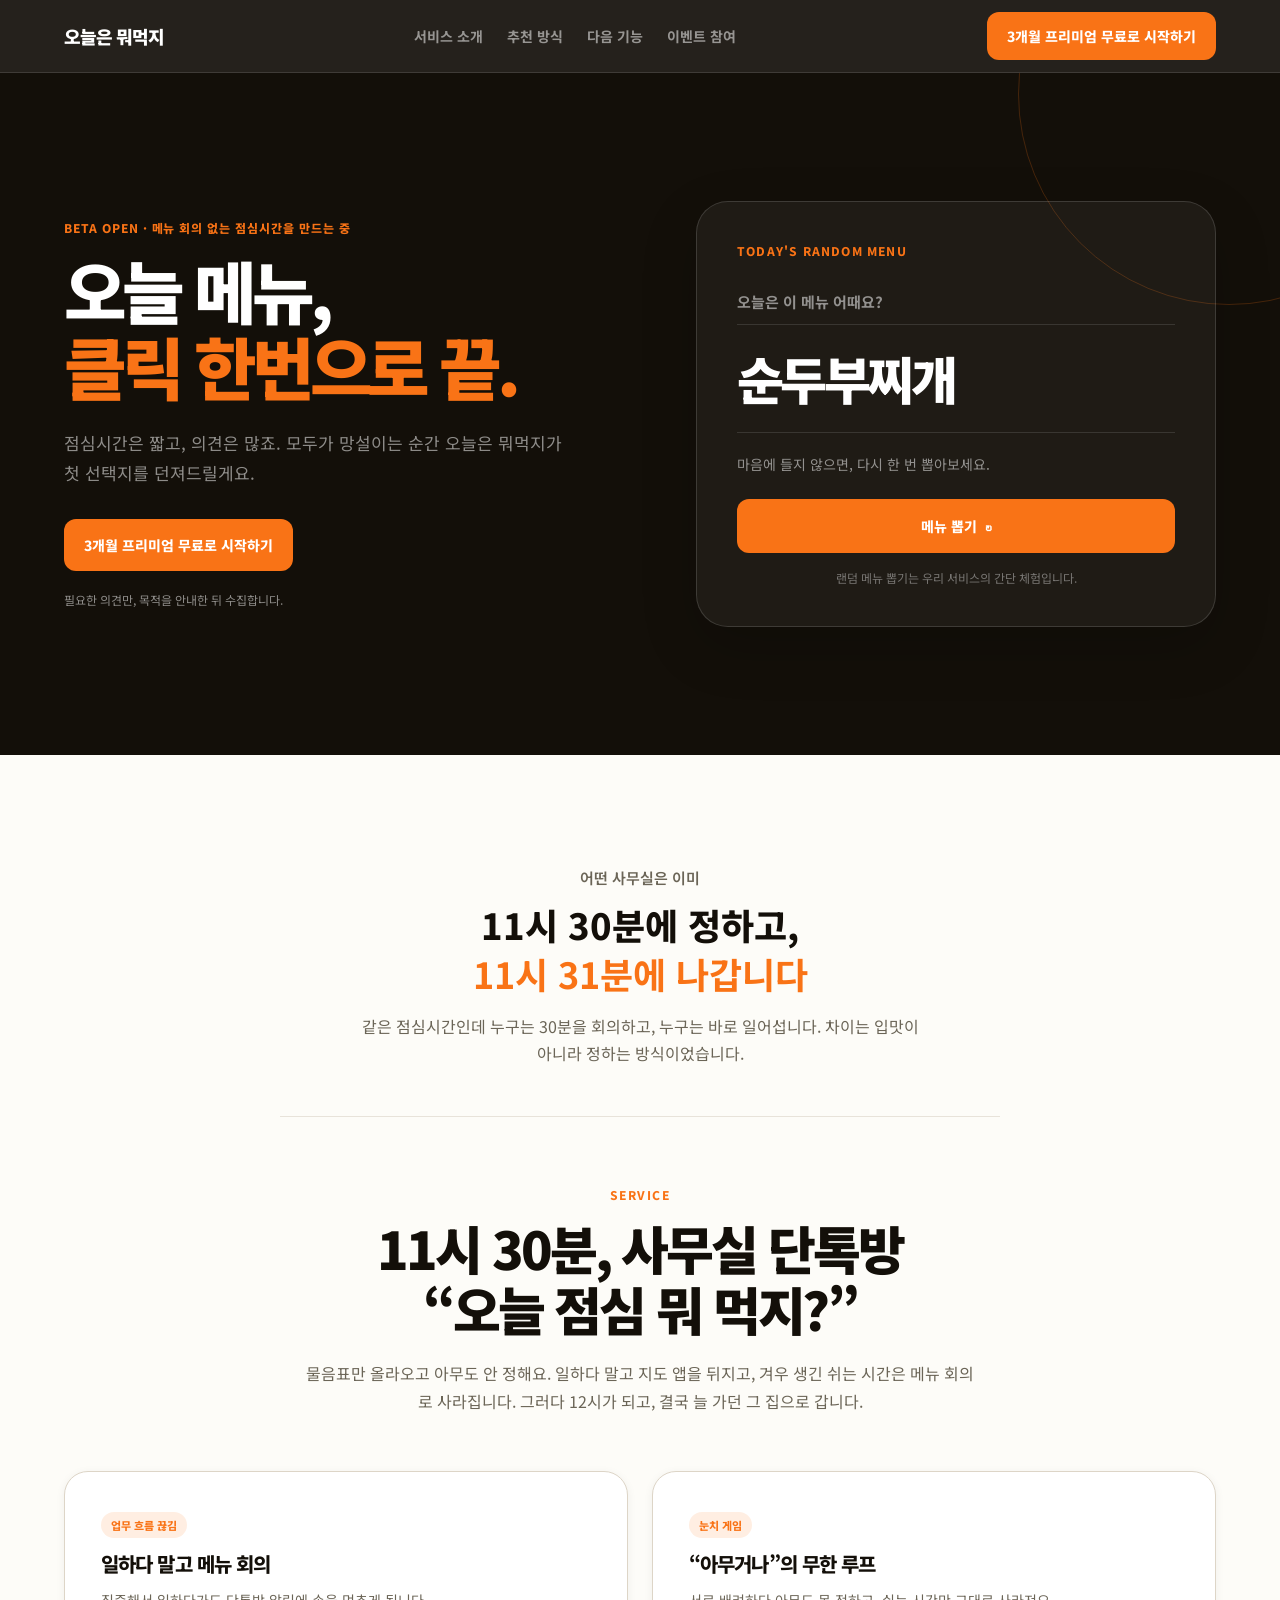
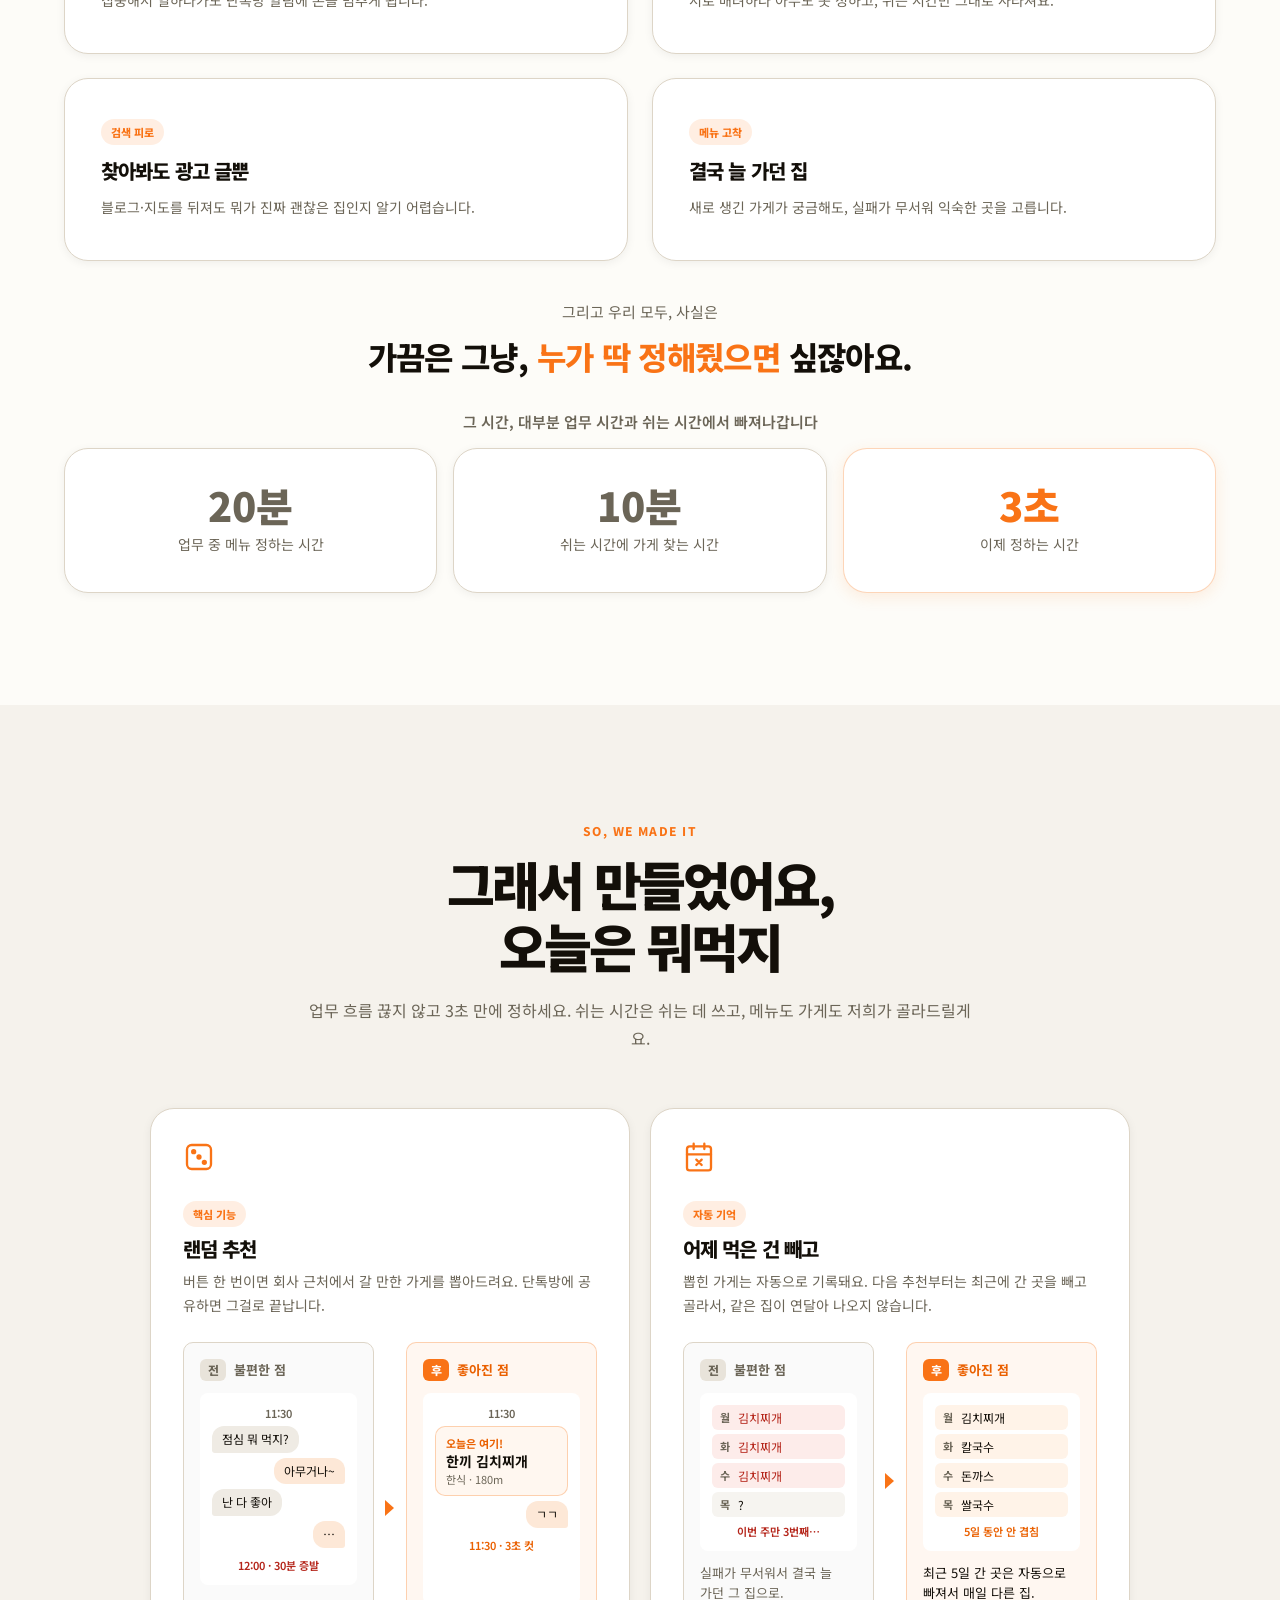
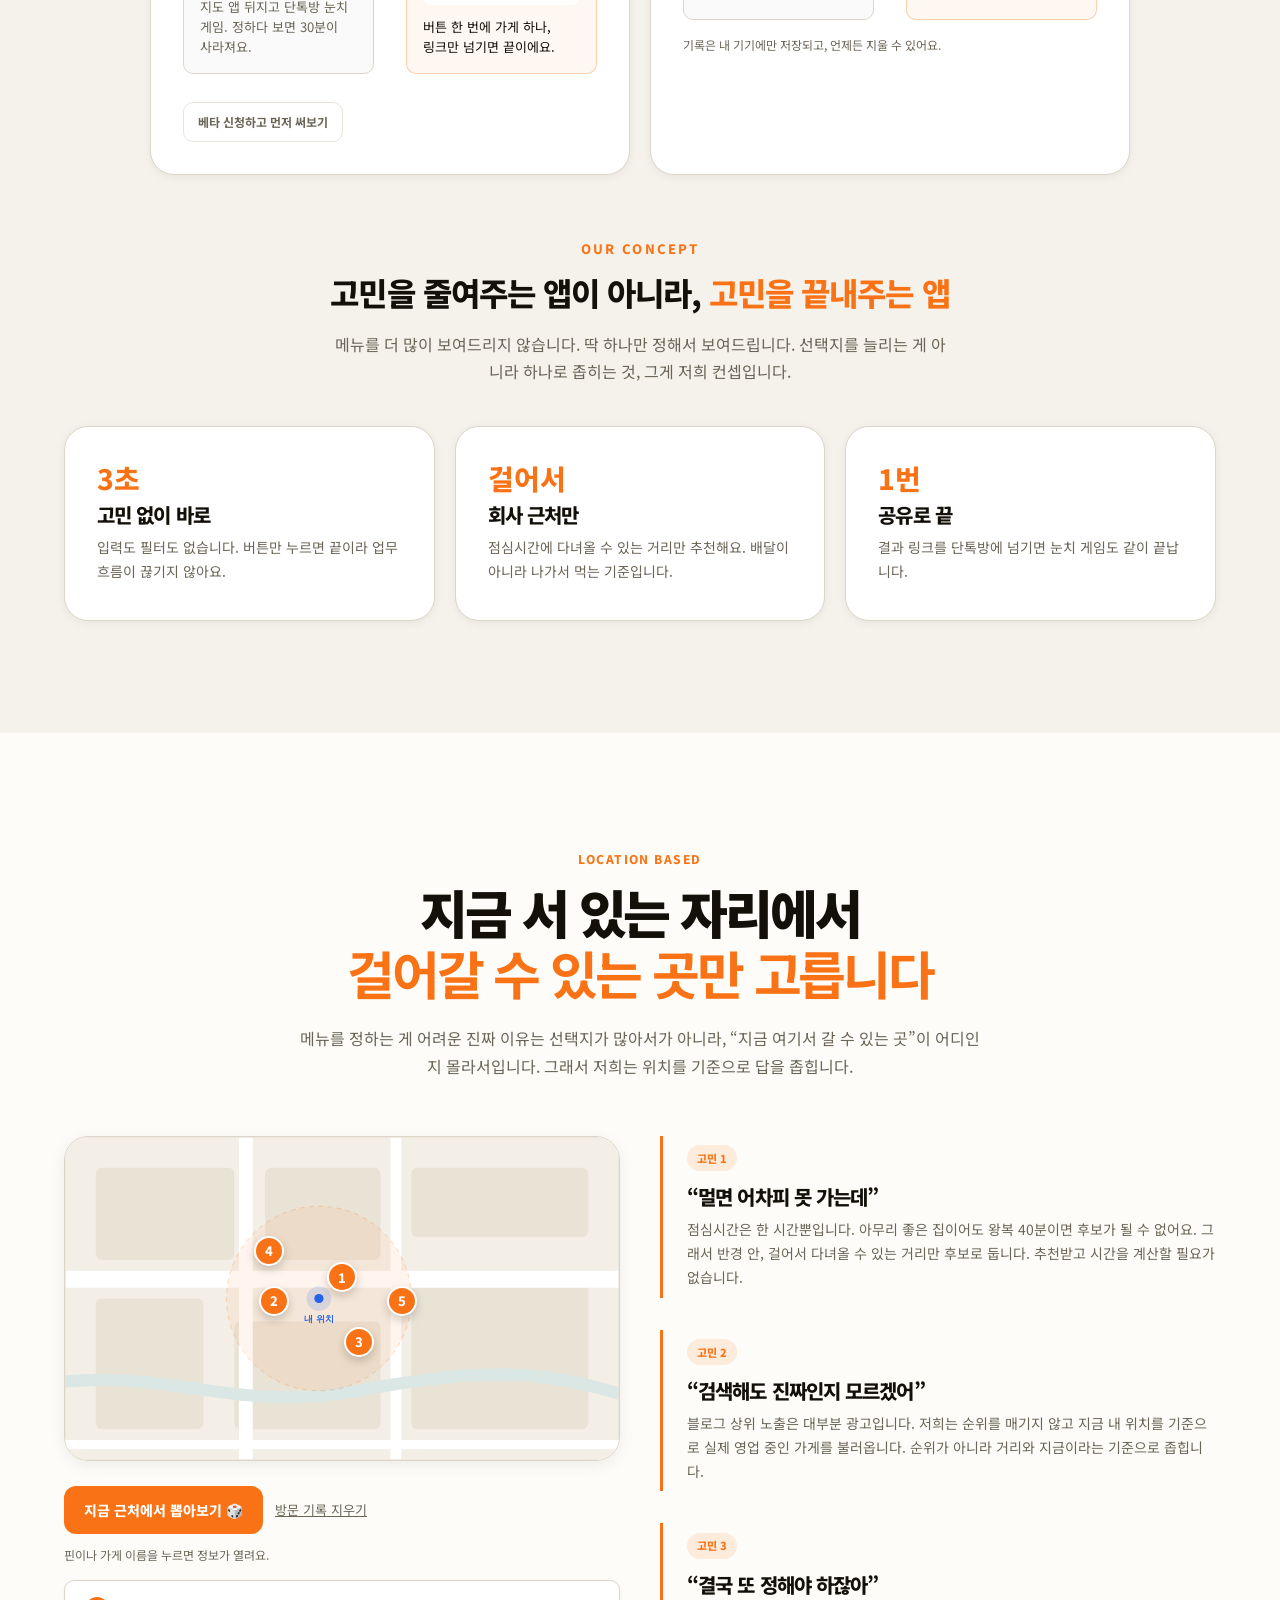
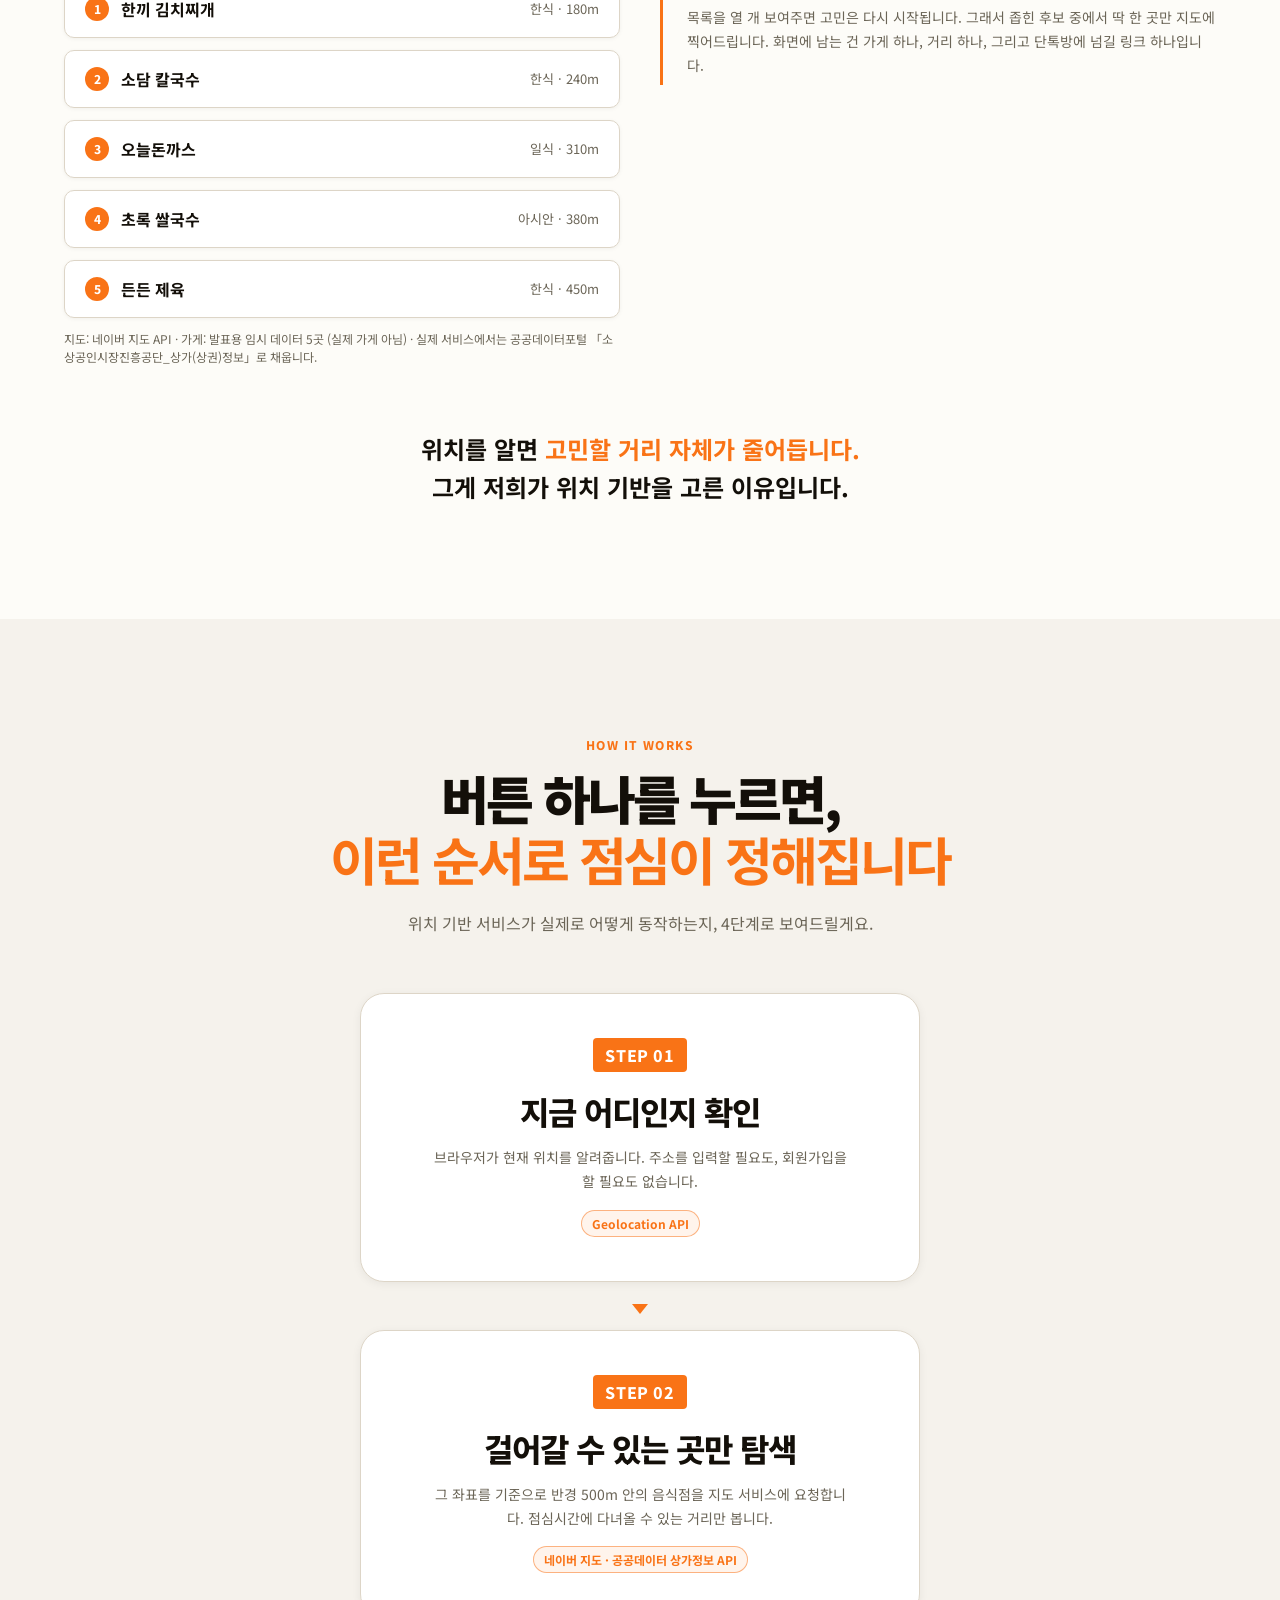
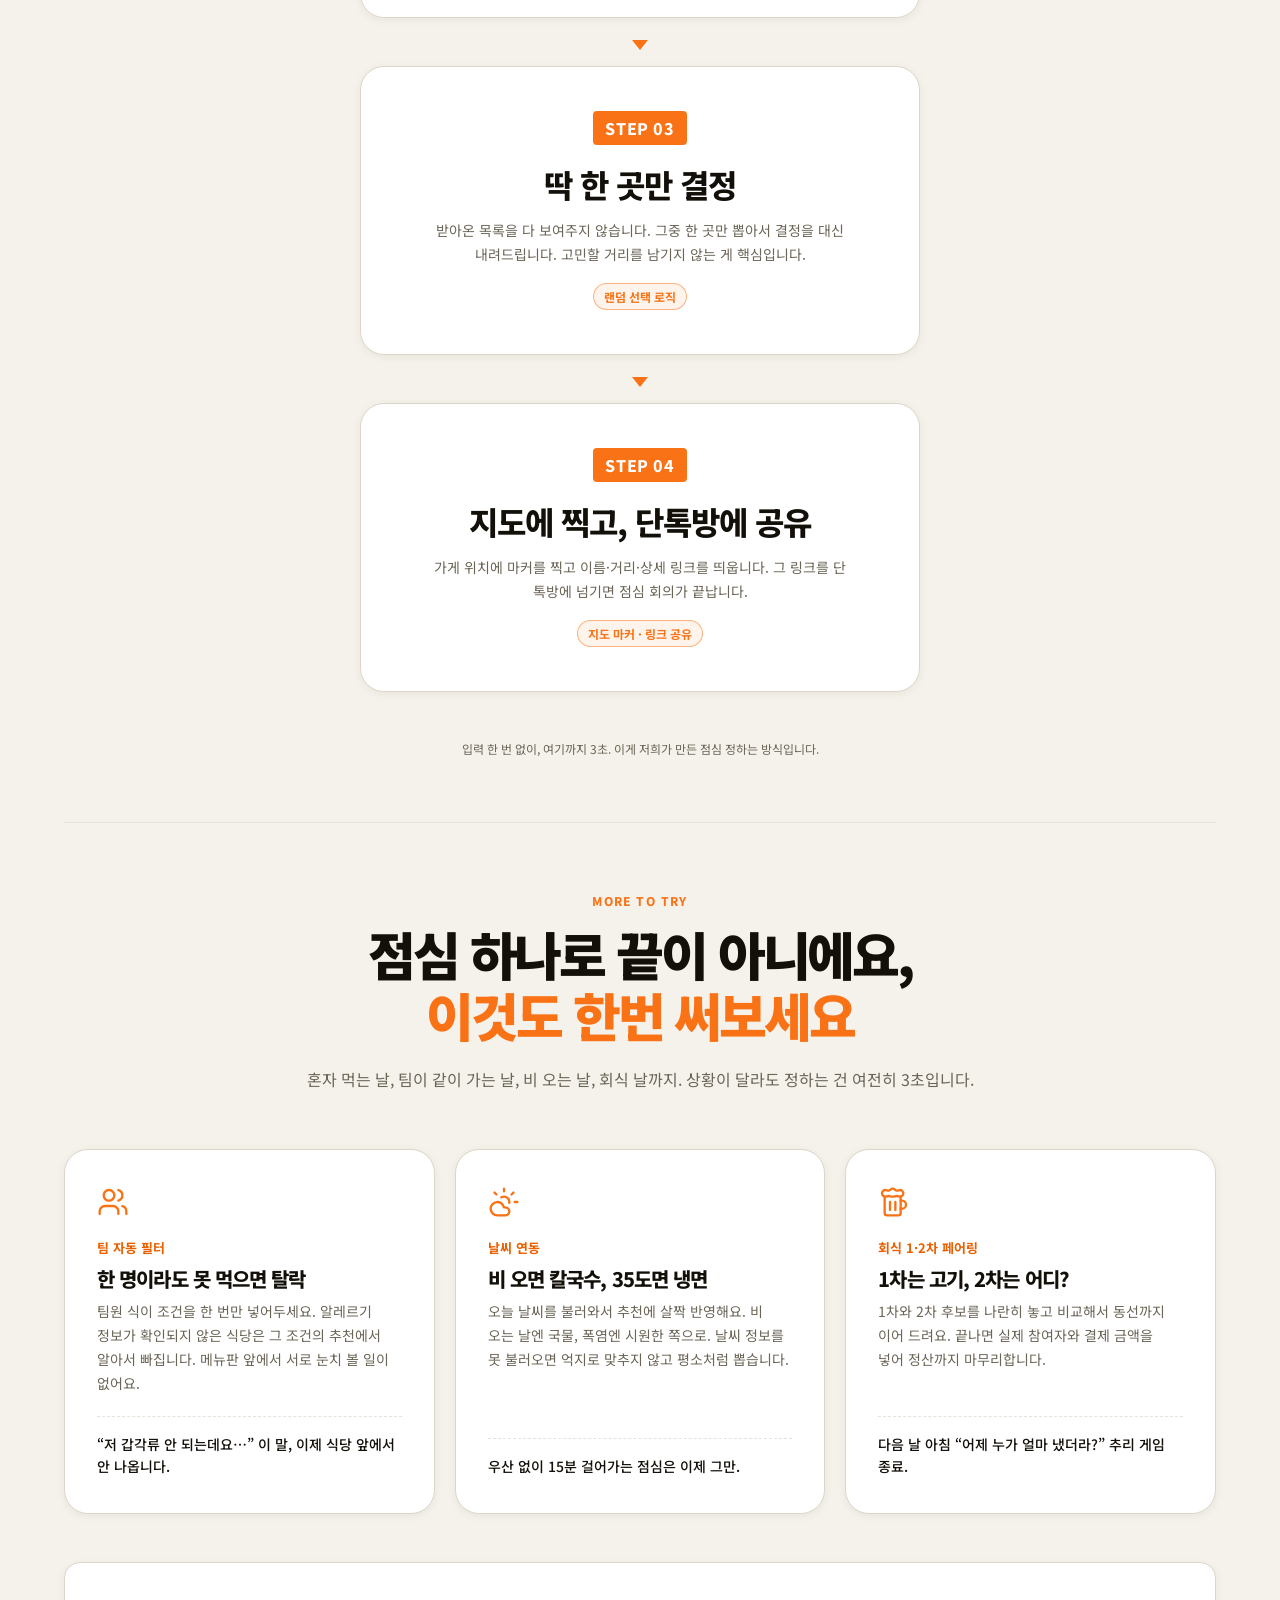
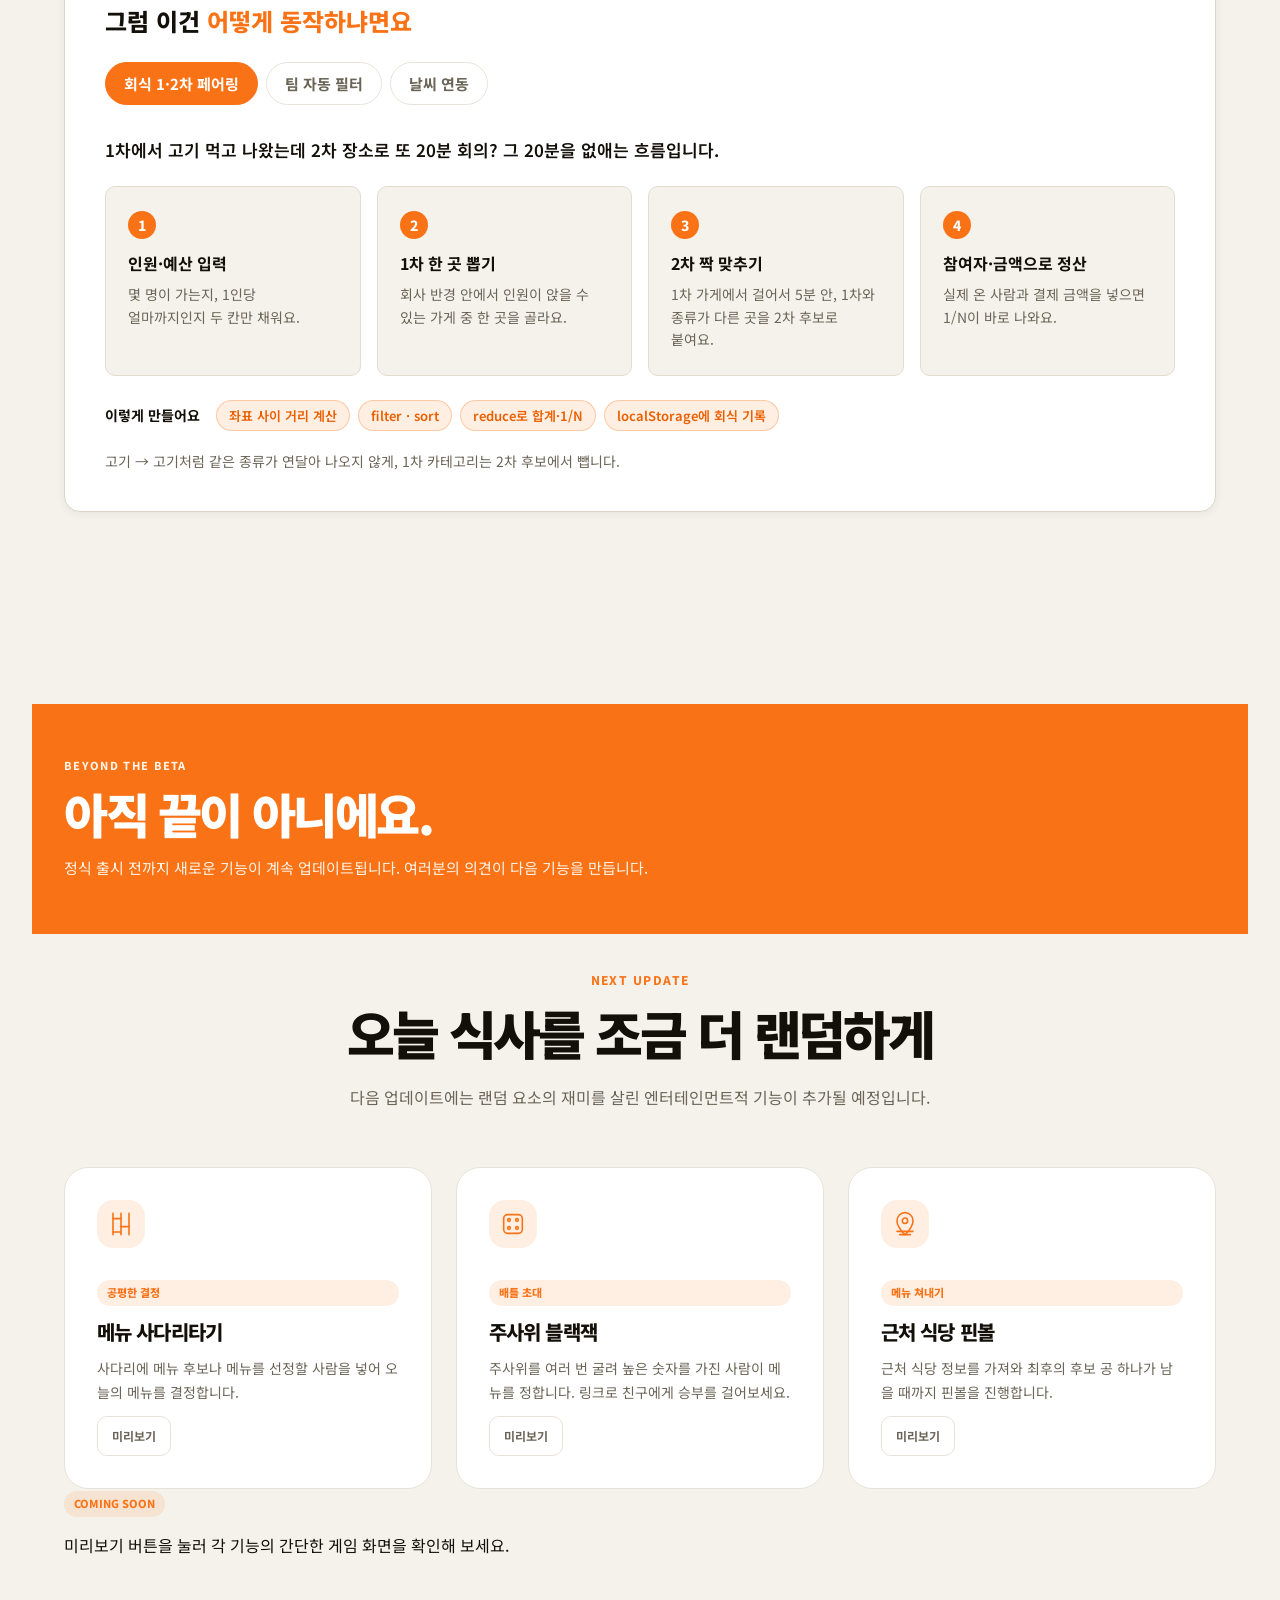
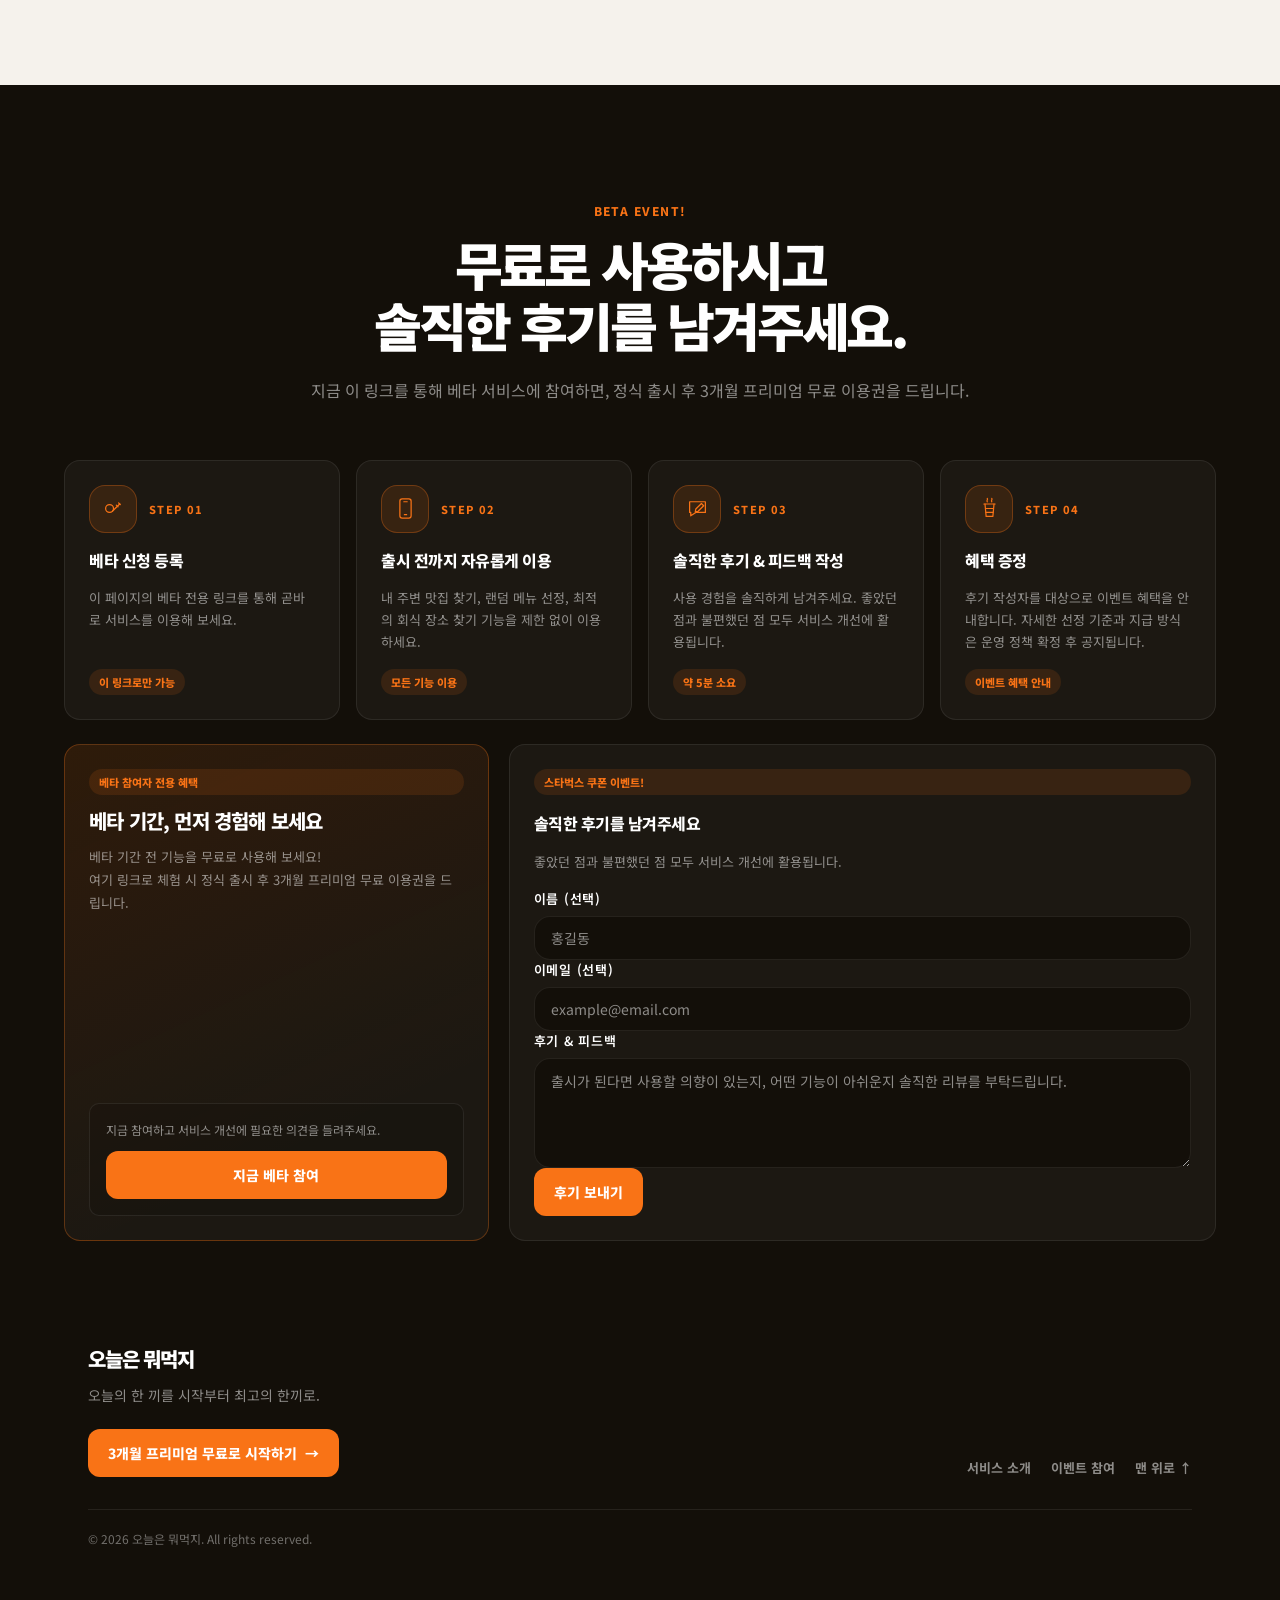
==== commit 48a71d13: "fix(B): How It Works STEP 02 문구 수정 (반경 500m · 네이버 지도 · 상가정보 API)" ====
--- a/index.html
+++ b/index.html
@@ -472,10 +472,10 @@
             <span class="features-flow-num">STEP 02</span>
             <h3 class="features-flow-title">걸어갈 수 있는 곳만 탐색</h3>
             <p class="text-card-body features-flow-text">
-              그 좌표를 기준으로 반경 700m 안의 음식점을 지도 서비스에
+              그 좌표를 기준으로 반경 500m 안의 음식점을 지도 서비스에
               요청합니다. 점심시간에 다녀올 수 있는 거리만 봅니다.
             </p>
-            <span class="features-flow-tech">카카오맵 장소 검색 API</span>
+            <span class="features-flow-tech">네이버 지도 · 공공데이터 상가정보 API</span>
           </li>
 
           <li class="ui-card-light features-flow-step">
--- a/css/service.css
+++ b/css/service.css
@@ -130,3 +130,28 @@
   color: var(--color-text-muted, #6b6557);
 }
 
+
+/* --- 카드가 배경과 구분되도록: 테두리 진하게 + 옅은 그림자 + 위아래 여백 --- */
+.service-pain,
+.service-compare-item {
+  border-color: #ddd5c7;
+  box-shadow: 0 2px 10px rgba(19, 15, 9, 0.06);
+}
+
+.service-pain {
+  gap: var(--space-3, 12px);
+  padding: 40px 36px;
+}
+
+.service-pain-list {
+  gap: var(--space-6, 24px);
+}
+
+.service-compare-item {
+  padding: 36px 28px;
+}
+
+.service-compare-item-good {
+  border-color: var(--color-primary-border, rgba(249, 115, 22, 0.3));
+  box-shadow: 0 4px 16px rgba(249, 115, 22, 0.12);
+}
--- a/css/features.css
+++ b/css/features.css
@@ -1079,3 +1079,84 @@
     transform: translateX(-50%);
   }
 }
+
+/* ---------- 카드가 배경과 구분되도록 (B 카드 공통) ---------- */
+.features-card,
+.features-merit,
+.features-flow-step,
+.features-more-card {
+  border-color: #ddd5c7;
+  box-shadow: 0 2px 10px rgba(19, 15, 9, 0.06);
+}
+
+/* How It Works: 카드 위아래 여백과 카드 사이 간격 넓히기 */
+.features-flow {
+  gap: var(--space-12, 48px);
+}
+
+.features-flow-step {
+  padding: 44px 40px;
+}
+
+.features-flow-step:not(.features-flow-step-last)::after {
+  bottom: -33px;
+}
+
+.features-merit,
+.features-more-card {
+  padding: 36px 32px;
+}
+
+/* ---------- 위치 기반 섹션: 배경과 구분 + 여백 ---------- */
+.location-image,
+.location-naver-map {
+  border-color: #ddd5c7;
+  box-shadow: 0 4px 16px rgba(19, 15, 9, 0.07);
+}
+
+.location-list {
+  gap: var(--space-3, 12px);
+}
+
+.location-list-item {
+  padding: 16px 20px;
+  border-color: #ddd5c7;
+  box-shadow: 0 1px 4px rgba(19, 15, 9, 0.05);
+}
+
+.location-detail {
+  margin-top: var(--space-5, 20px);
+  padding: 28px 28px 24px;
+  box-shadow: 0 4px 16px rgba(249, 115, 22, 0.1);
+}
+
+.location-points {
+  gap: var(--space-8, 32px);
+}
+
+.location-point {
+  padding: var(--space-2, 8px) 0 var(--space-2, 8px) var(--space-6, 24px);
+}
+
+.location-closing {
+  margin-top: var(--space-16, 64px);
+}
+
+/* ---------- 동작 설명 탭 / 전후 박스 ---------- */
+.features-how {
+  border-color: #ddd5c7;
+  box-shadow: 0 2px 10px rgba(19, 15, 9, 0.06);
+}
+
+.features-how-step {
+  padding: 24px 22px;
+  border: 1px solid #e3dccf;
+}
+
+.features-solve-row {
+  border-color: #ddd5c7;
+}
+
+.features-solve-row-good {
+  border-color: var(--color-primary-border, rgba(249, 115, 22, 0.3));
+}
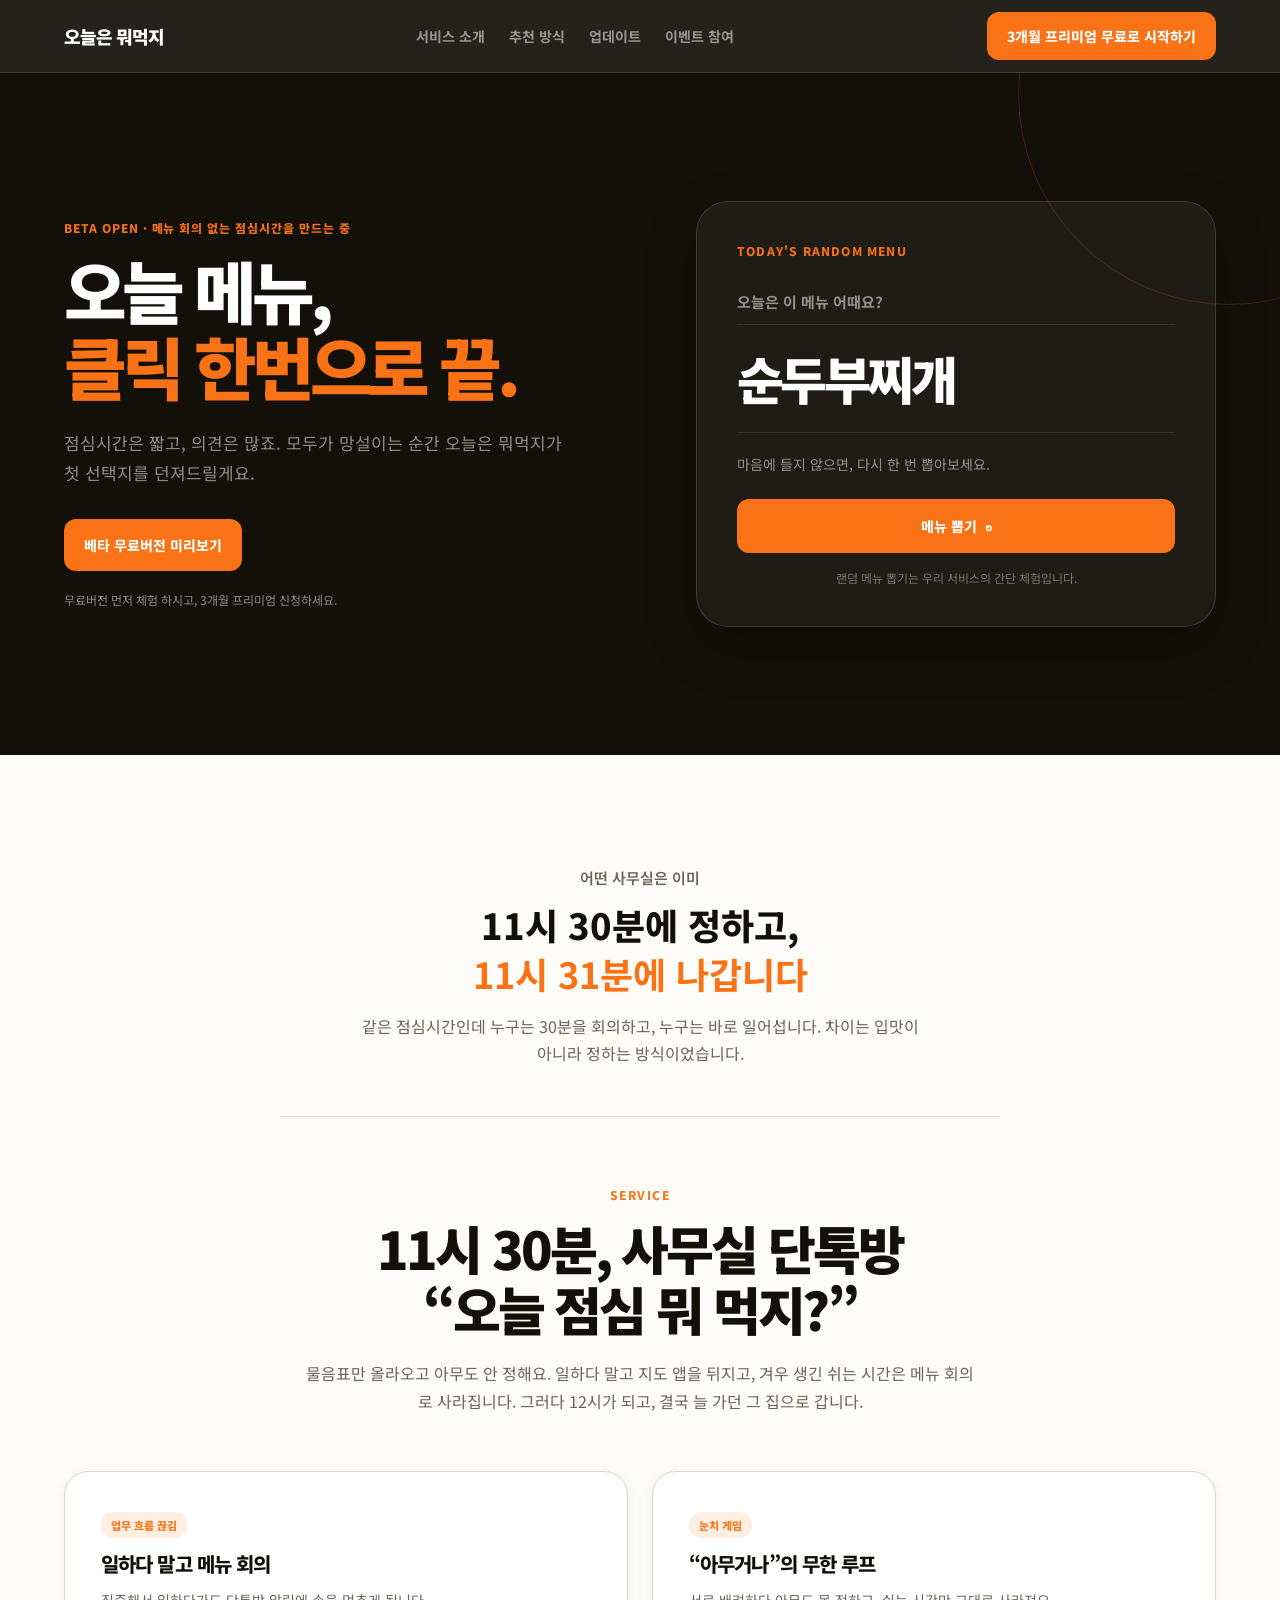
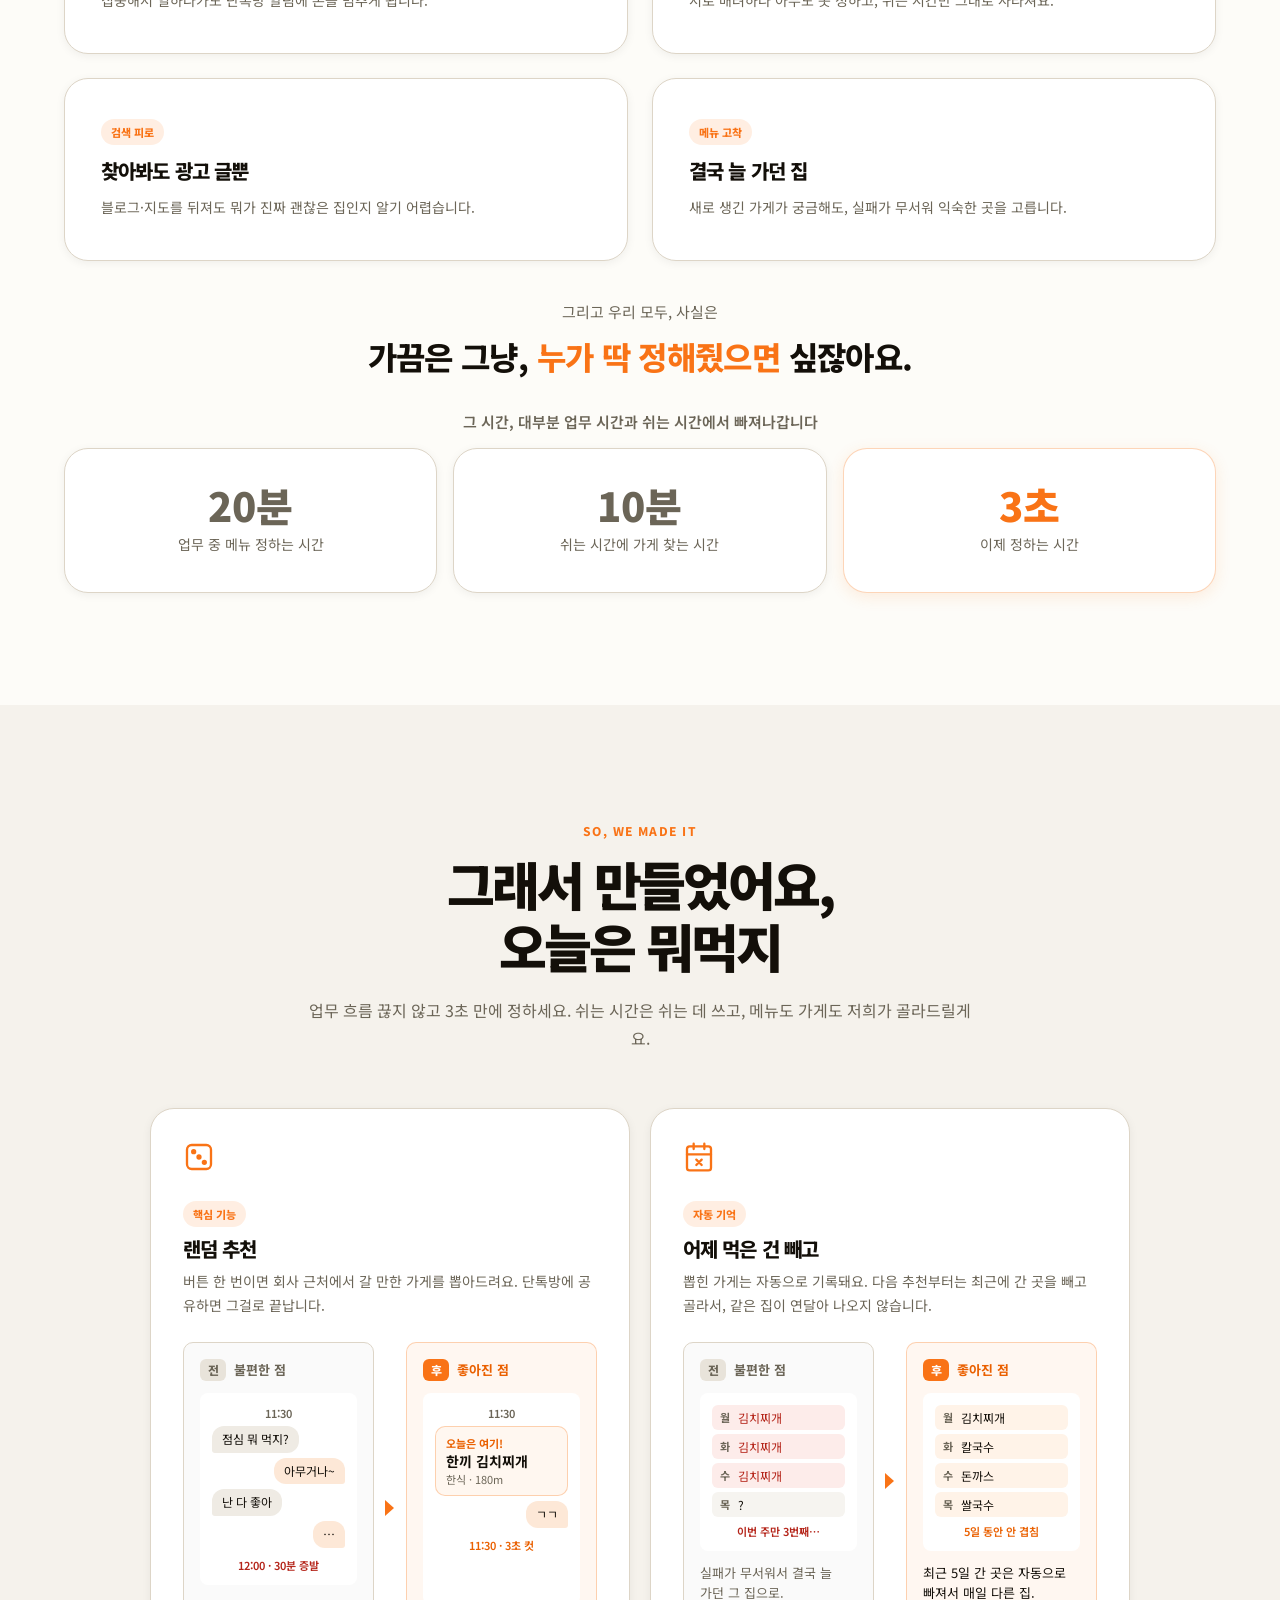
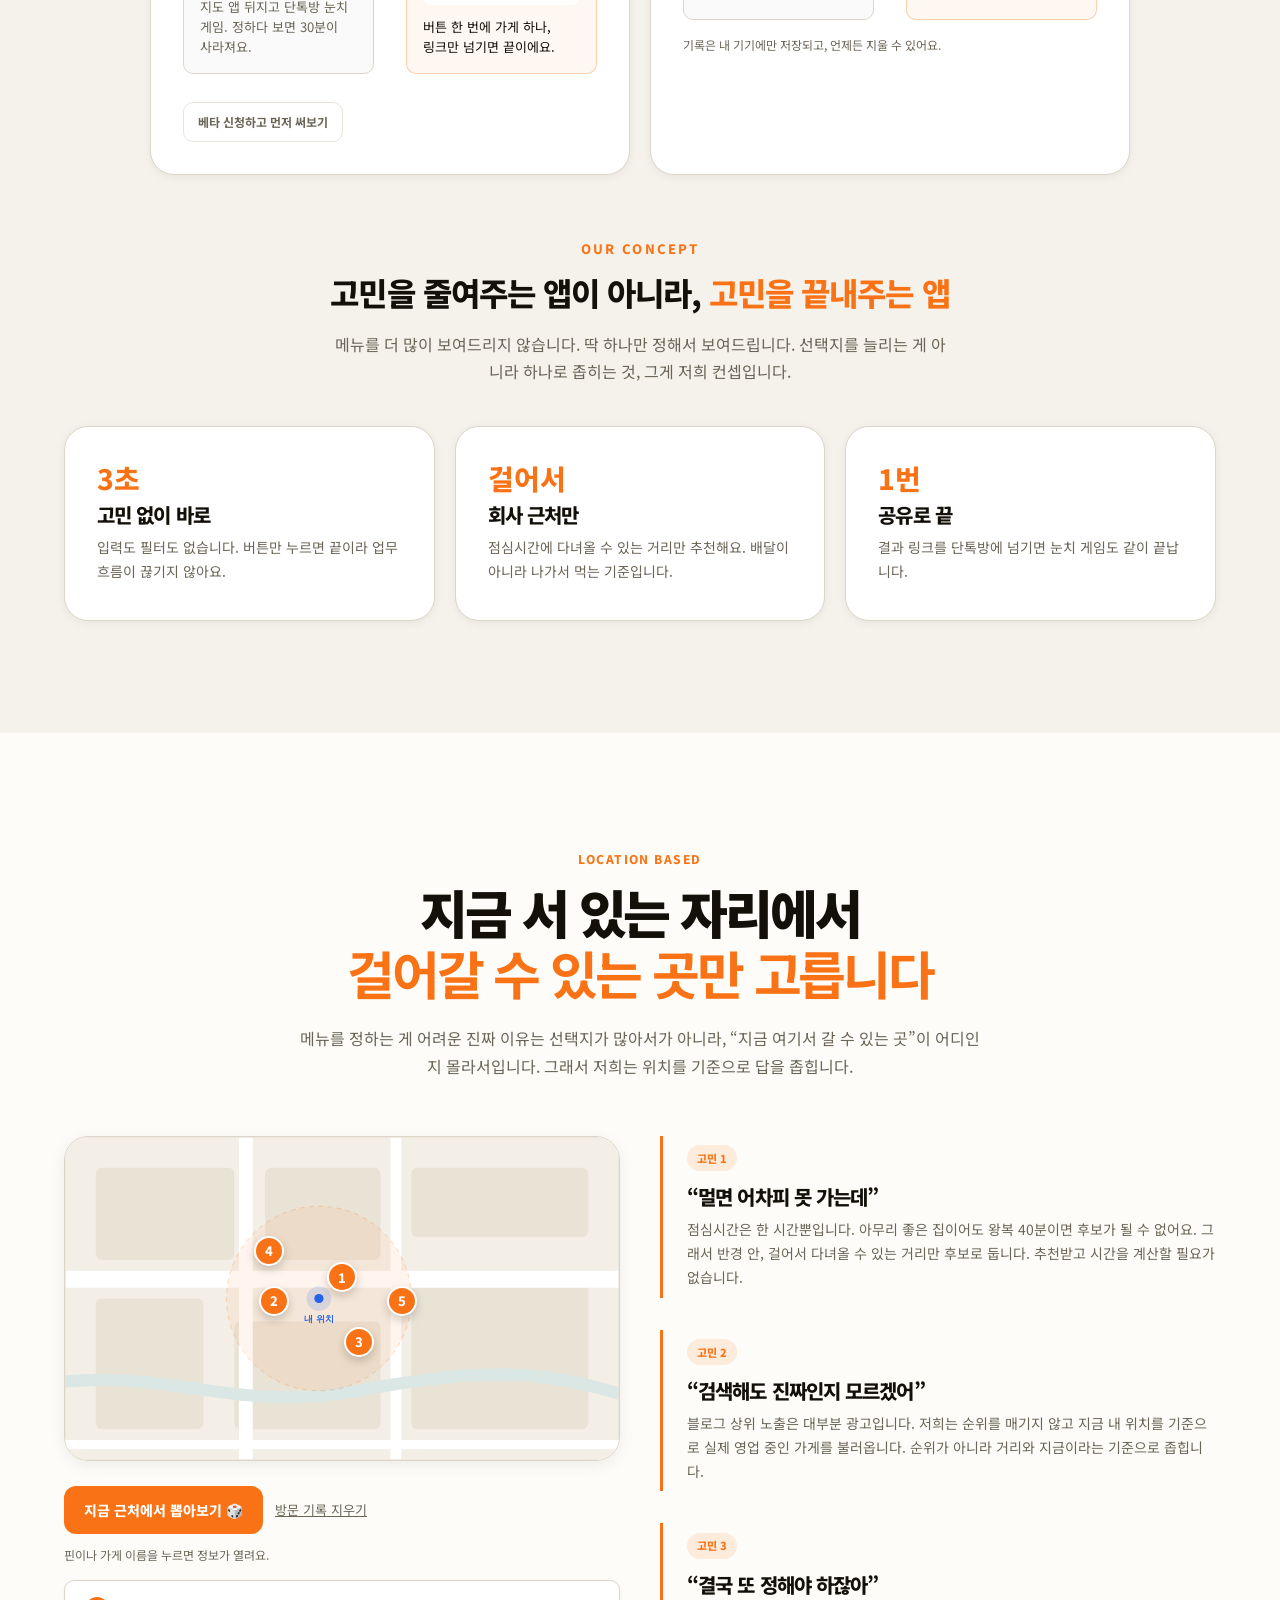
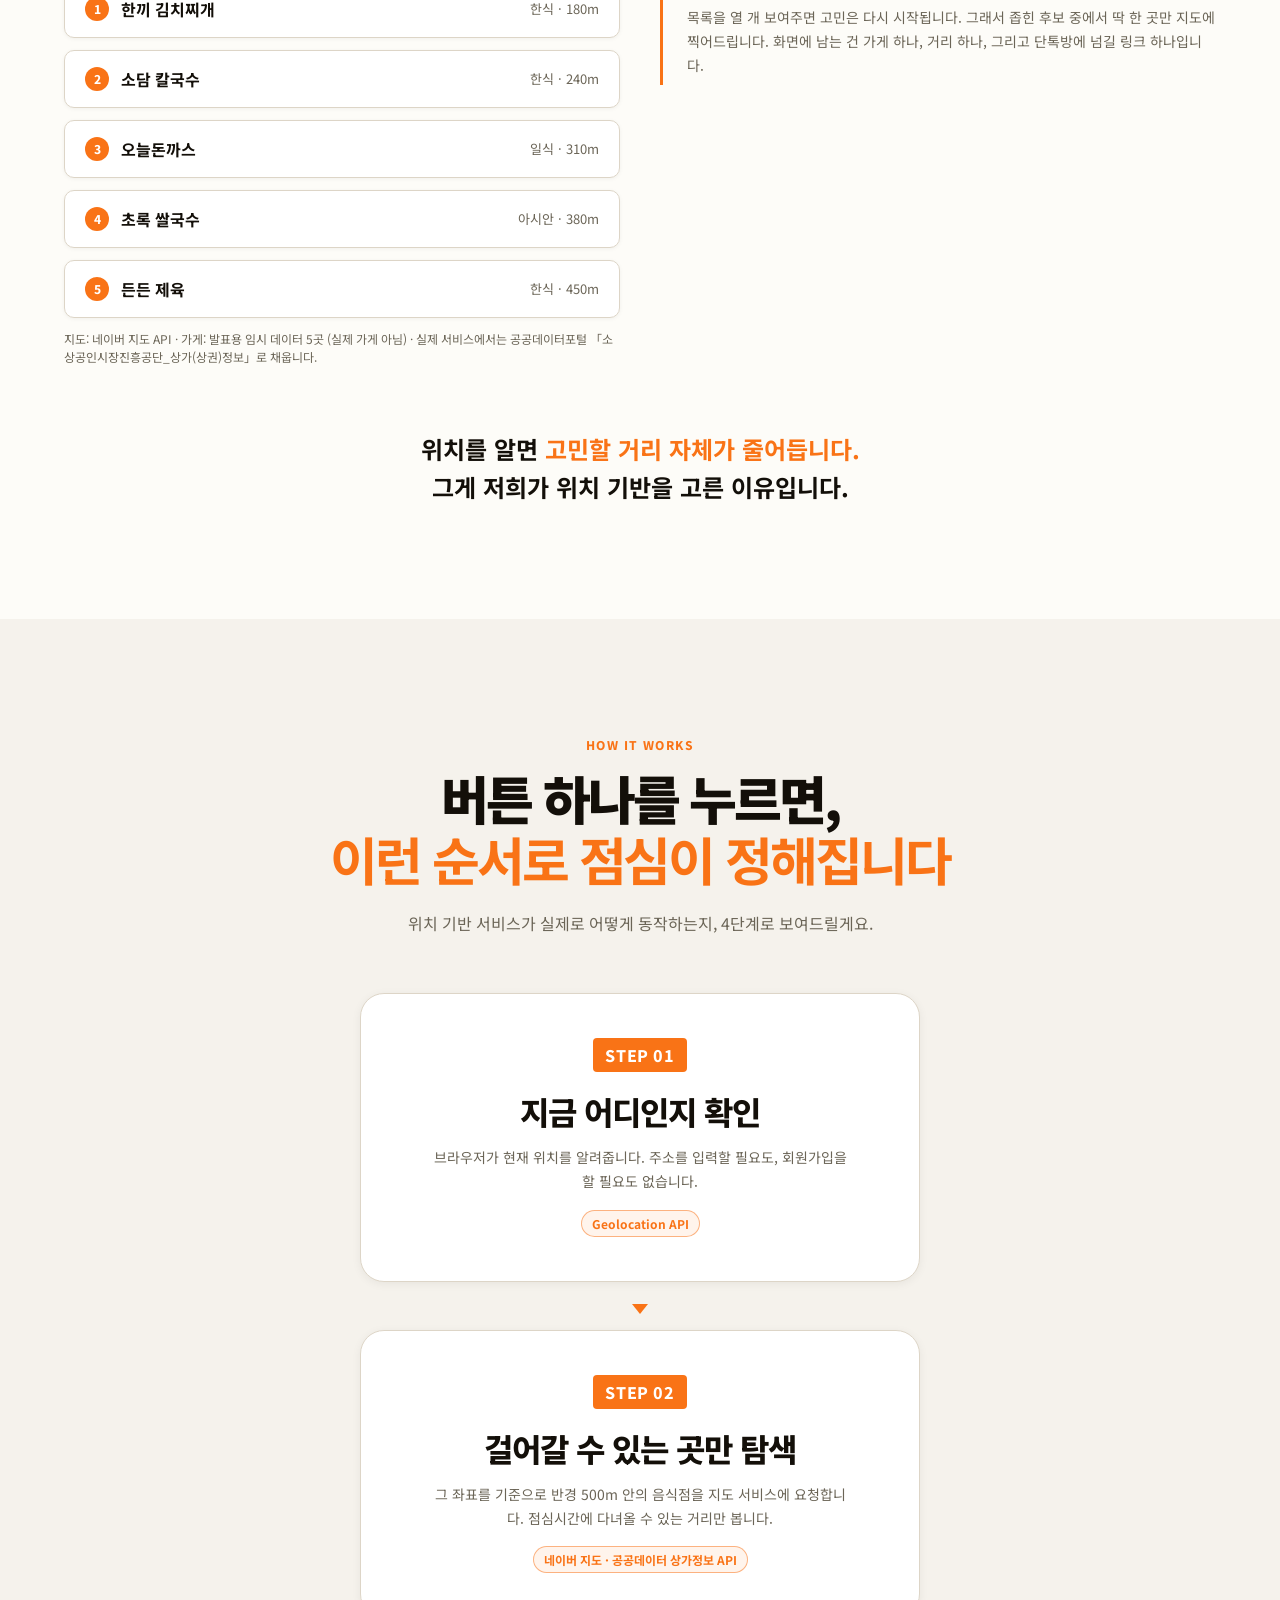
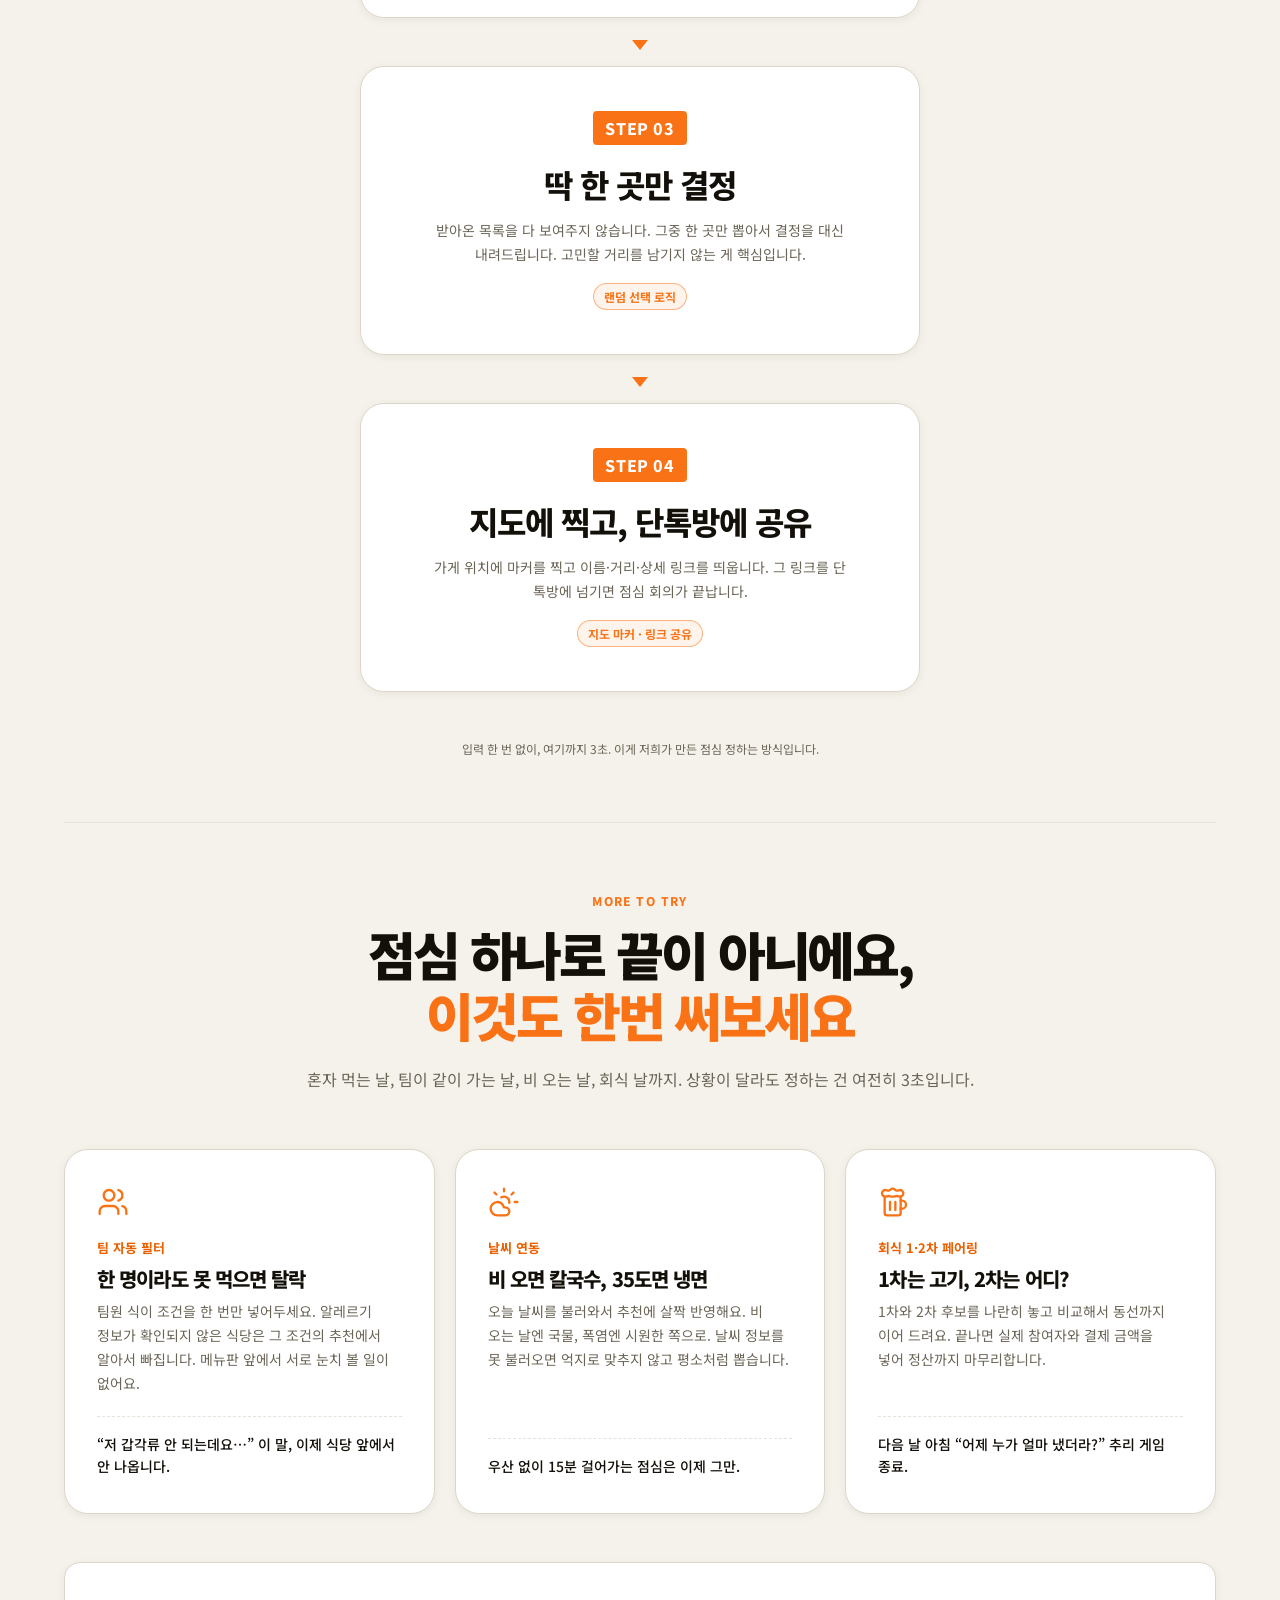
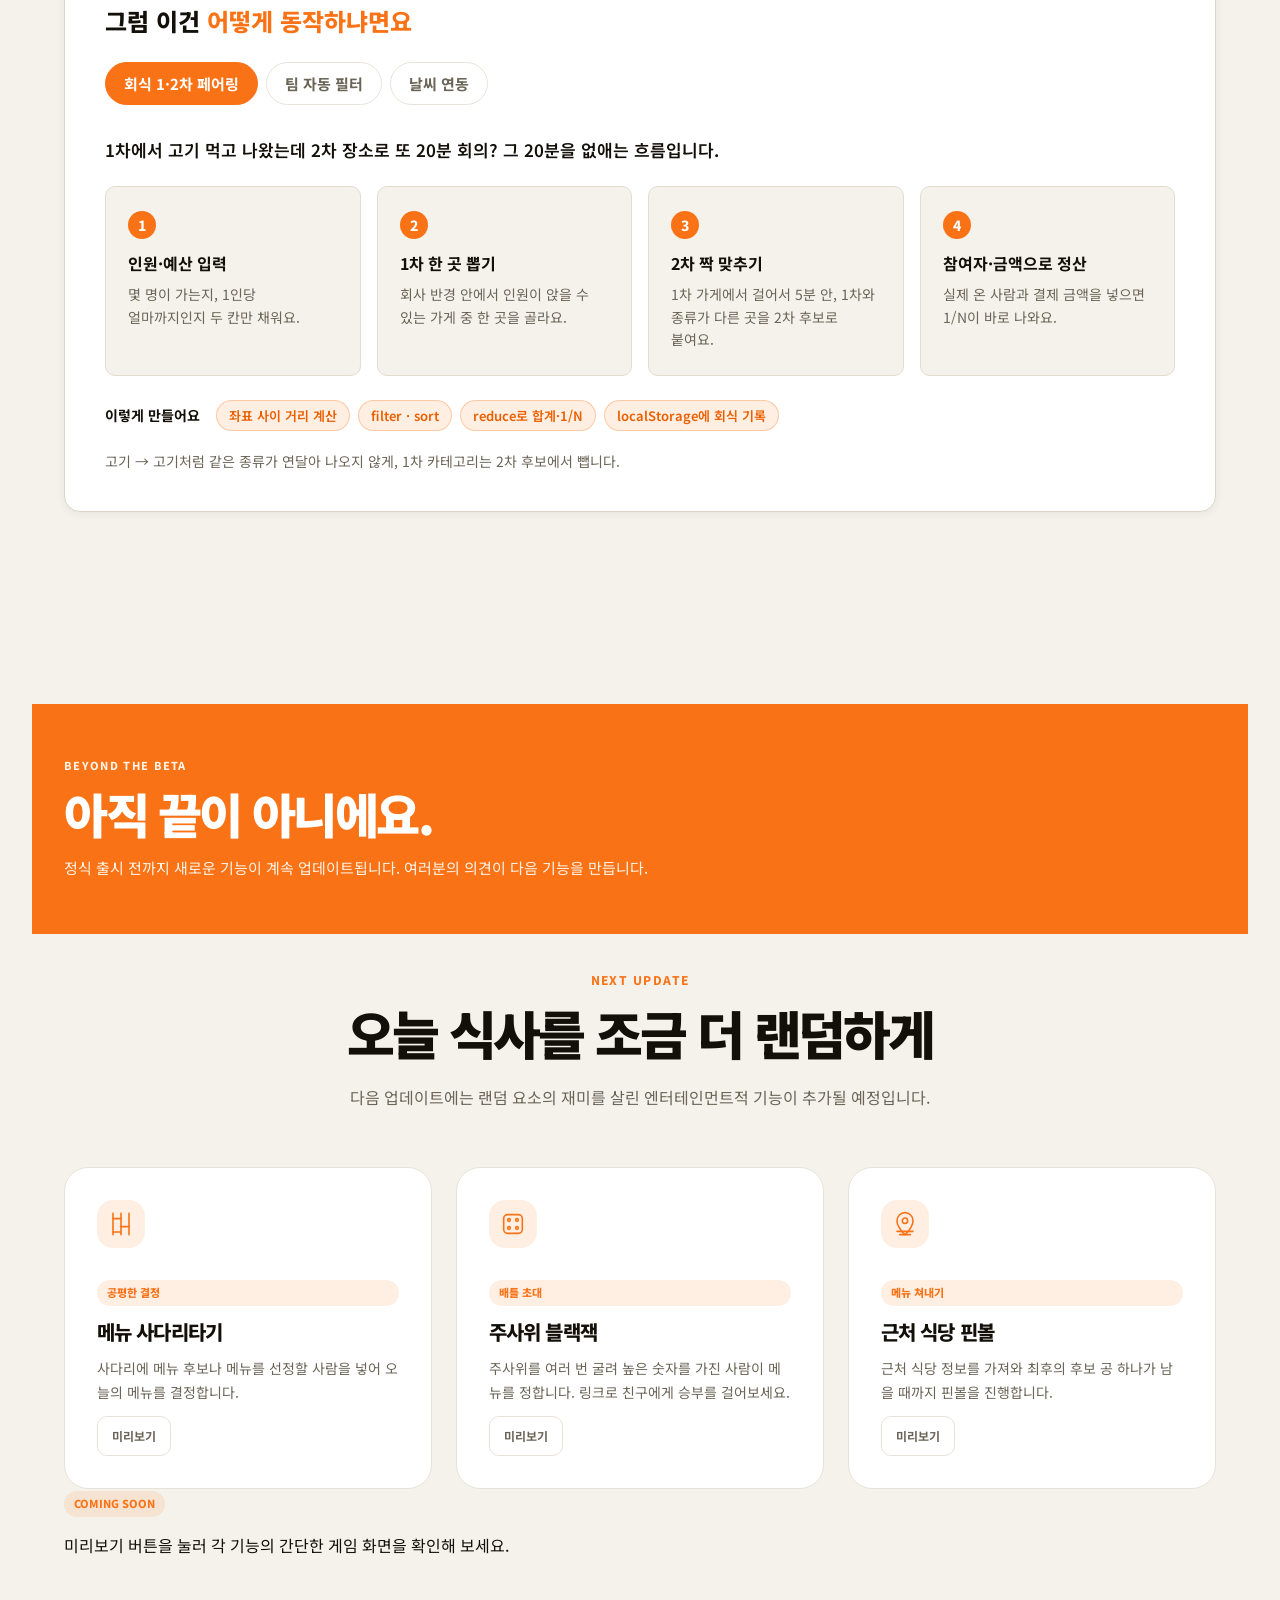
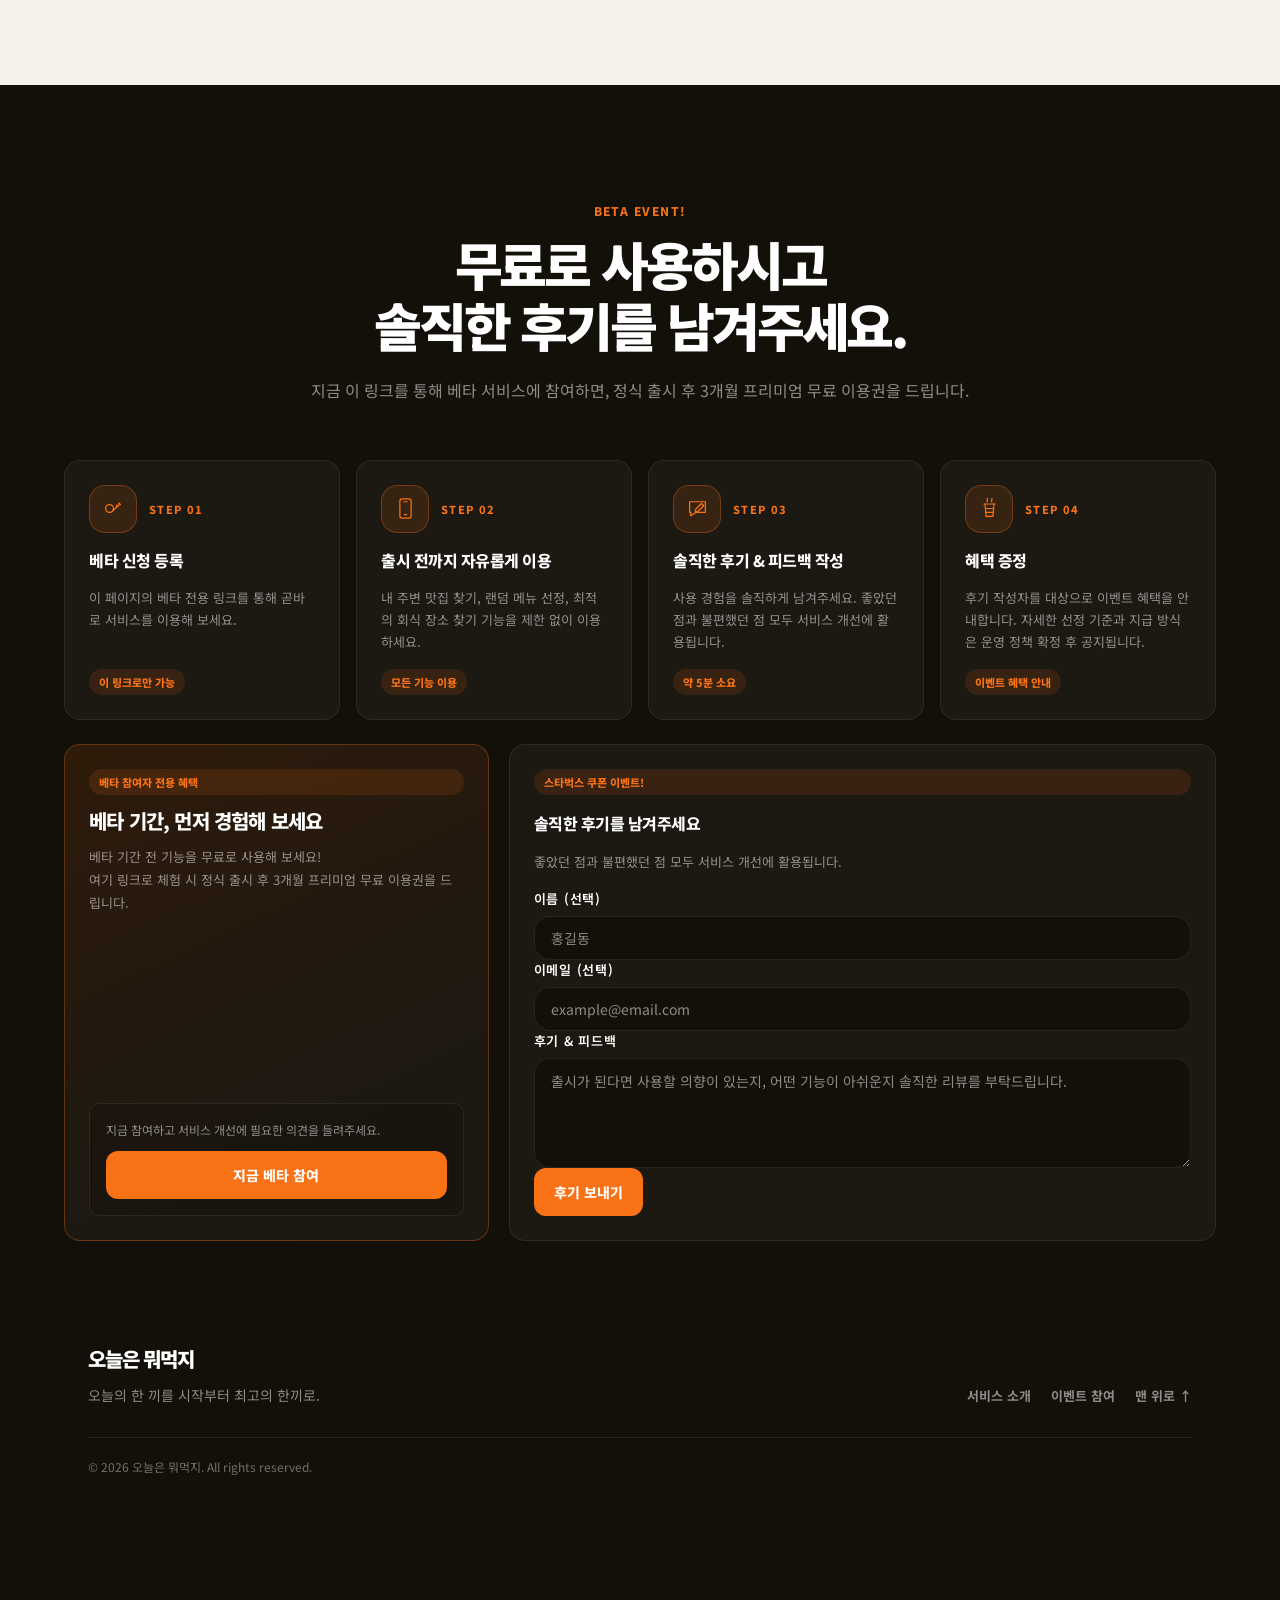
==== commit 5d521893: "Feat(A): HTML 멘트 수정 및 FOOTER섹션 CTA버튼 제거" ====
--- a/index.html
+++ b/index.html
@@ -46,7 +46,7 @@
         <nav class="header-nav" id="primary-navigation" aria-label="주요 메뉴">
           <a href="#service" class="header-link">서비스 소개</a>
           <a href="#features" class="header-link">추천 방식</a>
-          <a href="#update" class="header-link">다음 기능</a>
+          <a href="#update" class="header-link">업데이트</a>
           <a href="#event" class="header-link">이벤트 참여</a>
         </nav>
         <a class="button-primary header-cta" href="#event"
@@ -71,10 +71,10 @@
           </p>
           <div class="hero-actions">
             <a class="button-primary hero-cta" href="#event"
-              >3개월 프리미엄 무료로 시작하기</a
+              >베타 무료버전 미리보기</a
             >
           </div>
-          <p class="hero-note">필요한 의견만, 목적을 안내한 뒤 수집합니다.</p>
+          <p class="hero-note">무료버전 먼저 체험 하시고, 3개월 프리미엄 신청하세요.</p>
         </div>
         <div class="hero-picker" aria-label="랜덤 메뉴 뽑기">
           <p class="hero-picker-eyebrow">TODAY'S RANDOM MENU</p>
@@ -1271,9 +1271,7 @@
           <p class="footer-description">
             오늘의 한 끼를 시작부터 최고의 한끼로.
           </p>
-          <a class="button-primary footer-cta" href="#event"
-            >3개월 프리미엄 무료로 시작하기 <span aria-hidden="true">→</span></a
-          >
+         
         </div>
         <nav class="footer-links" aria-label="푸터 메뉴">
           <a href="#service" class="footer-link">서비스 소개</a>
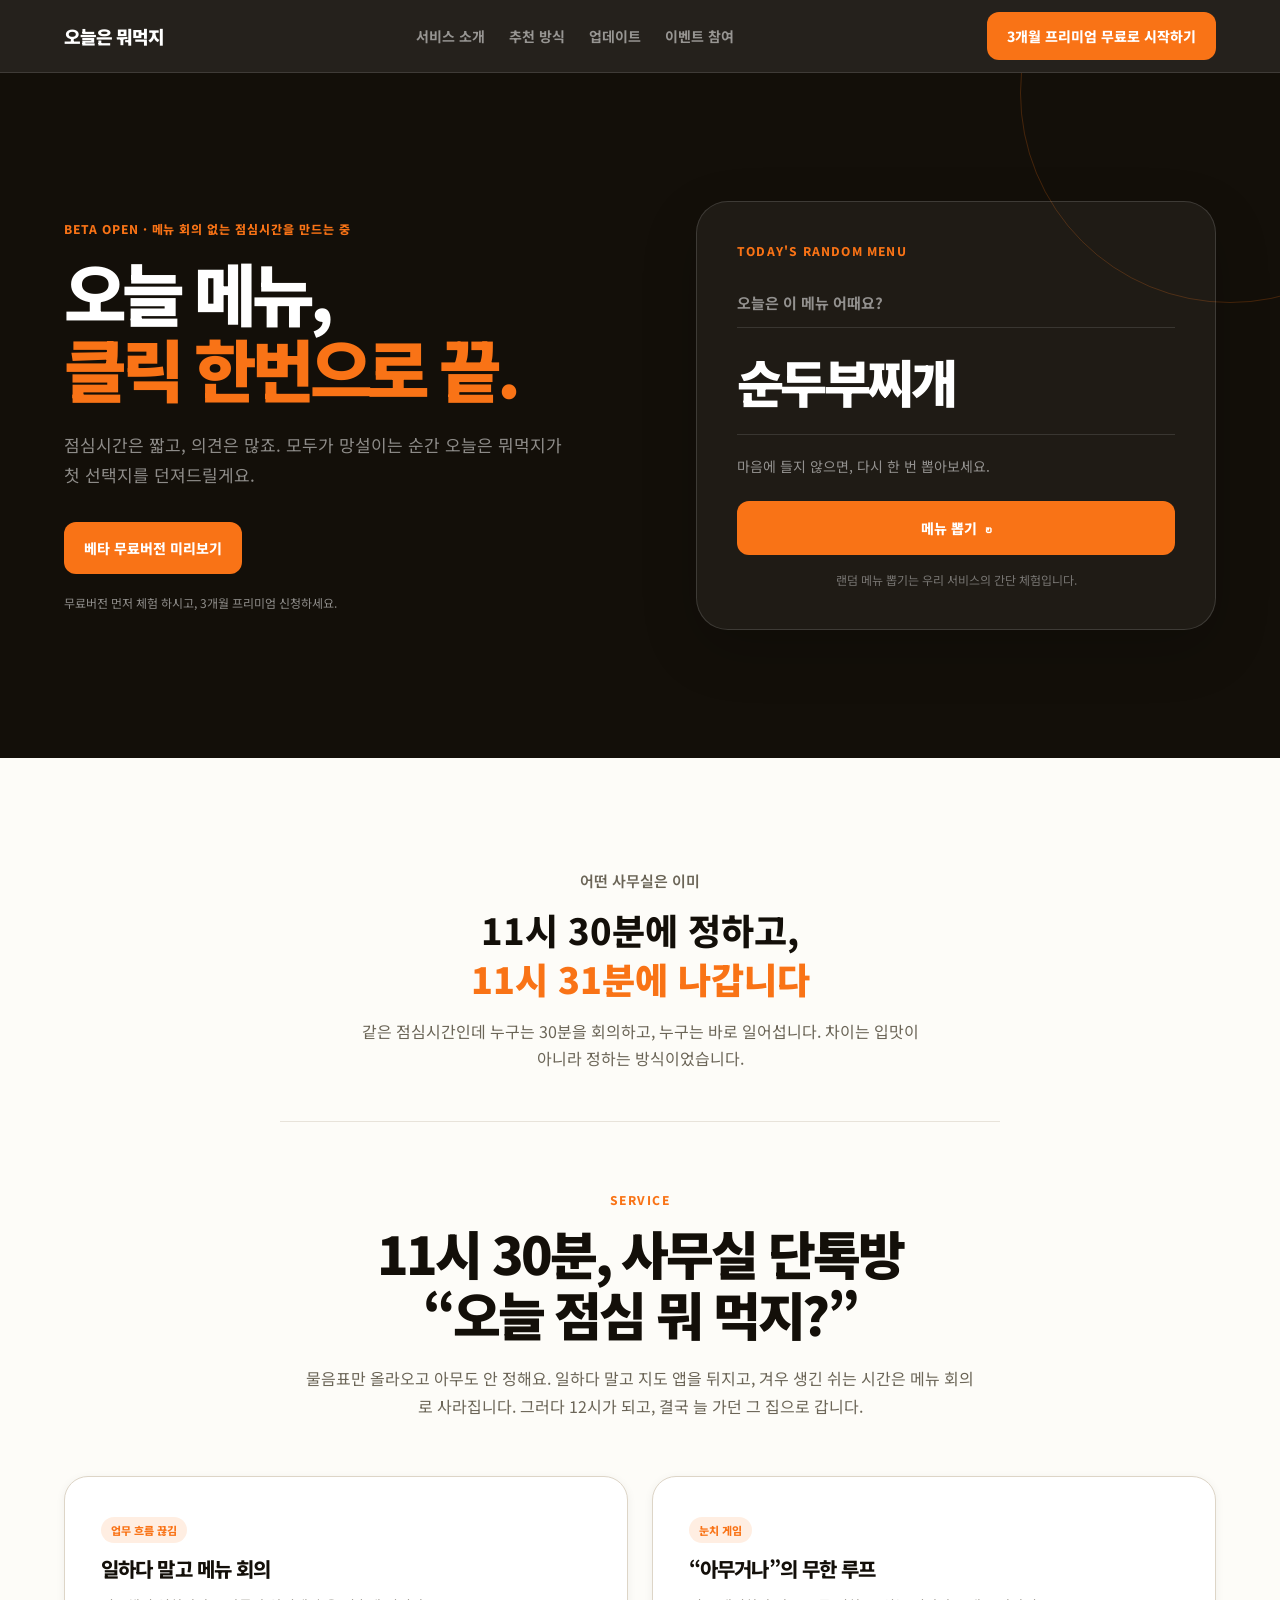
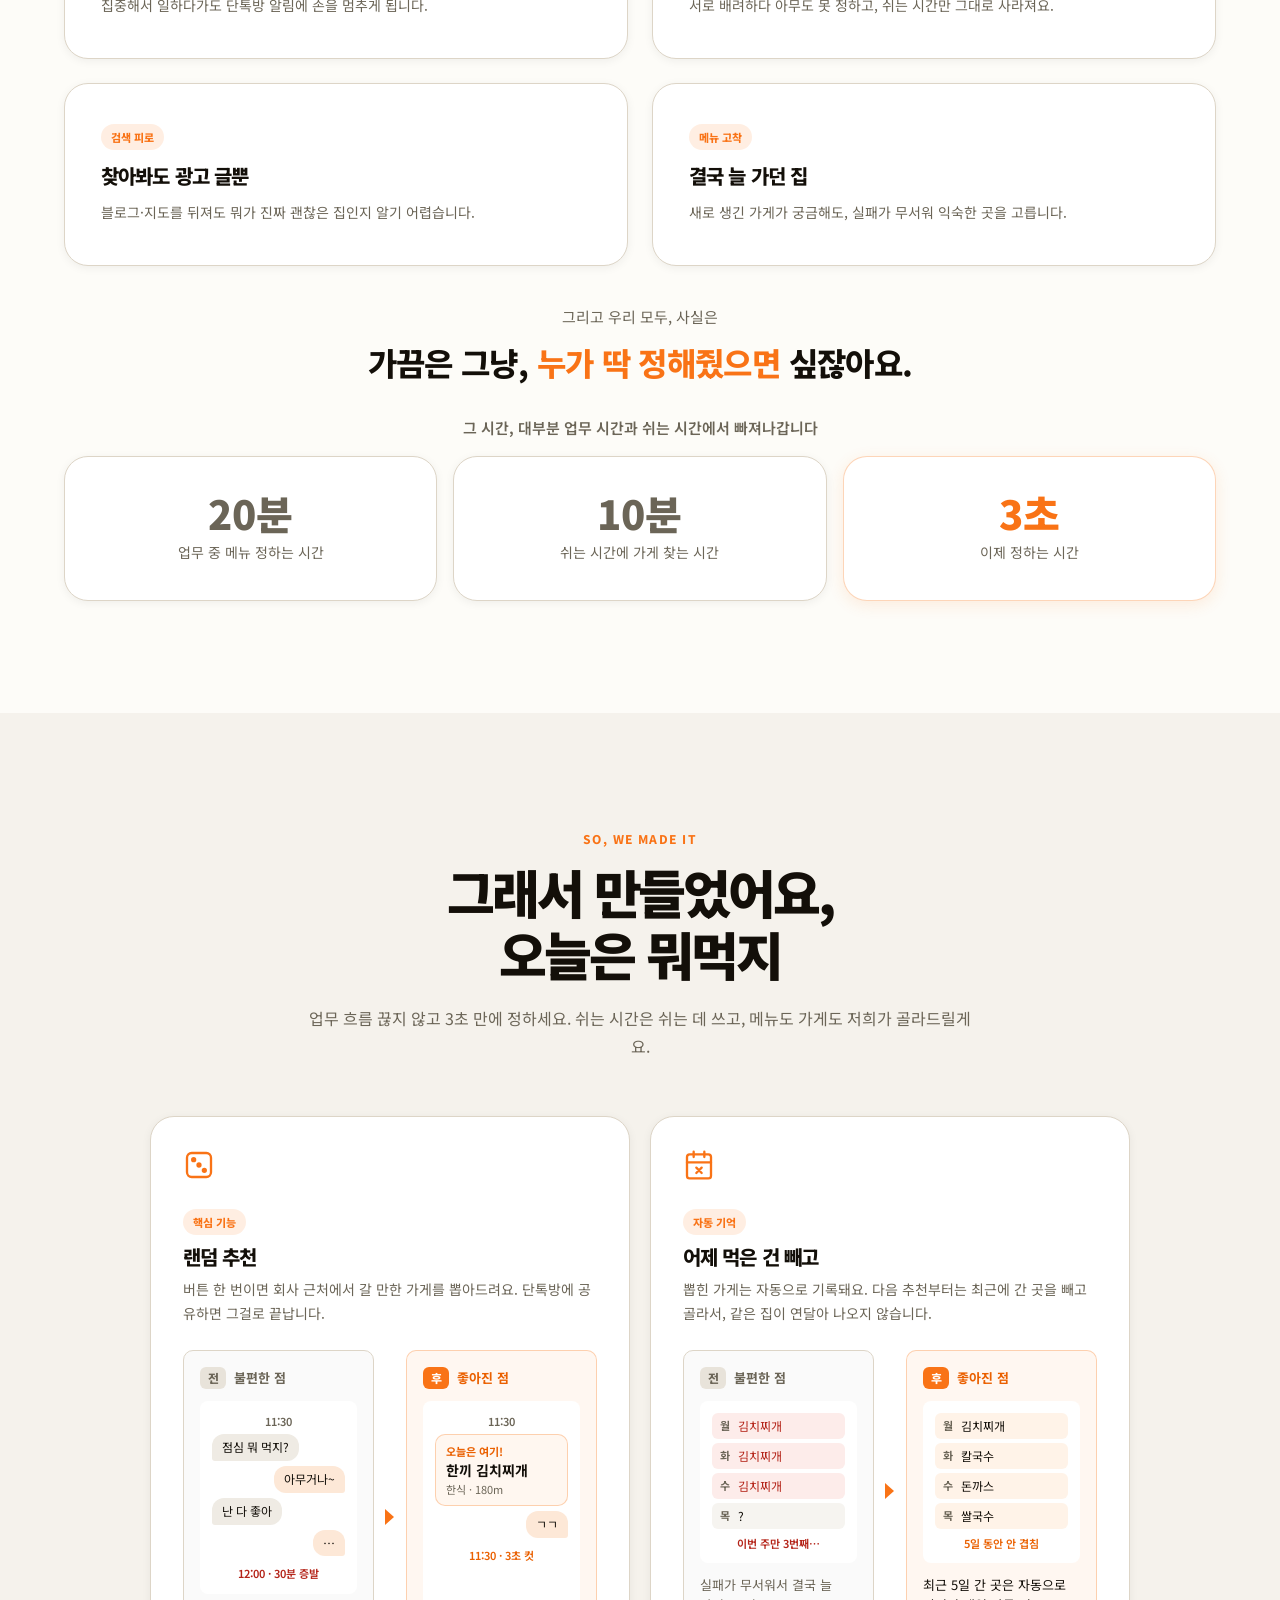
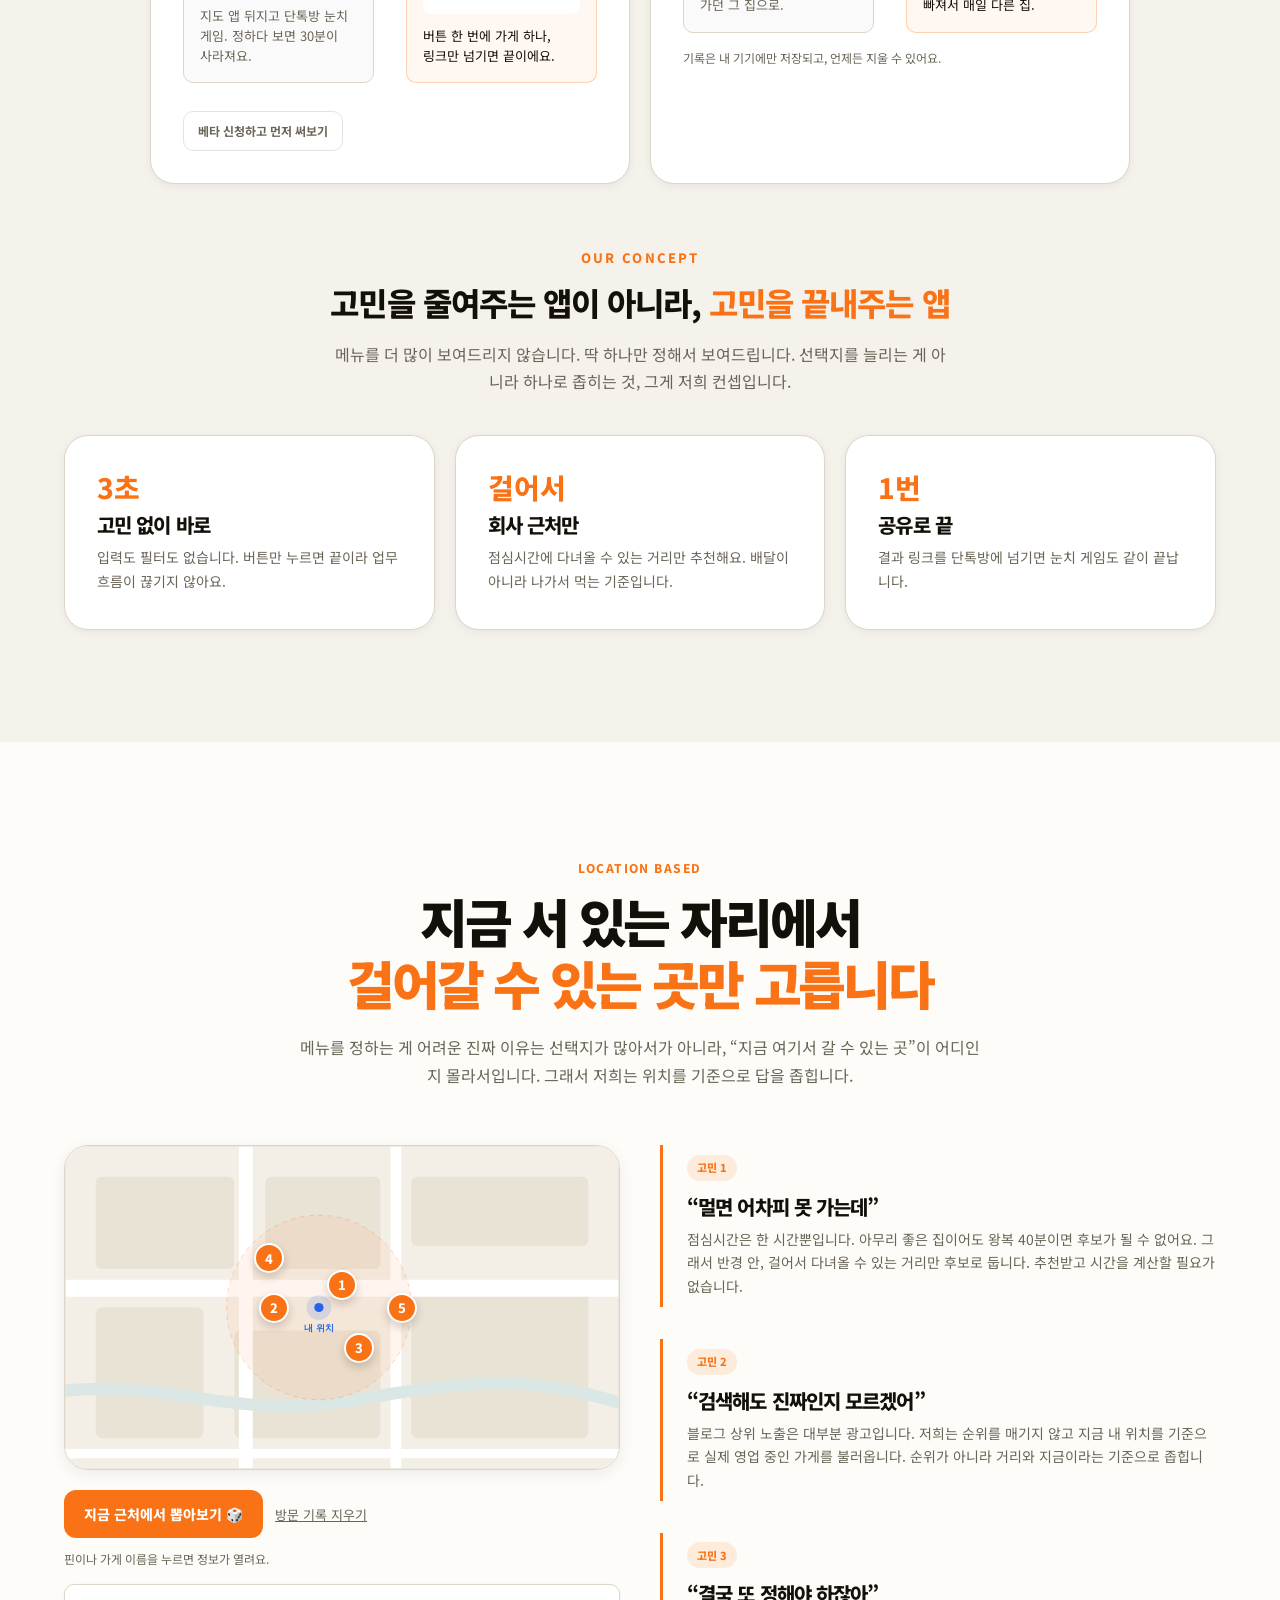
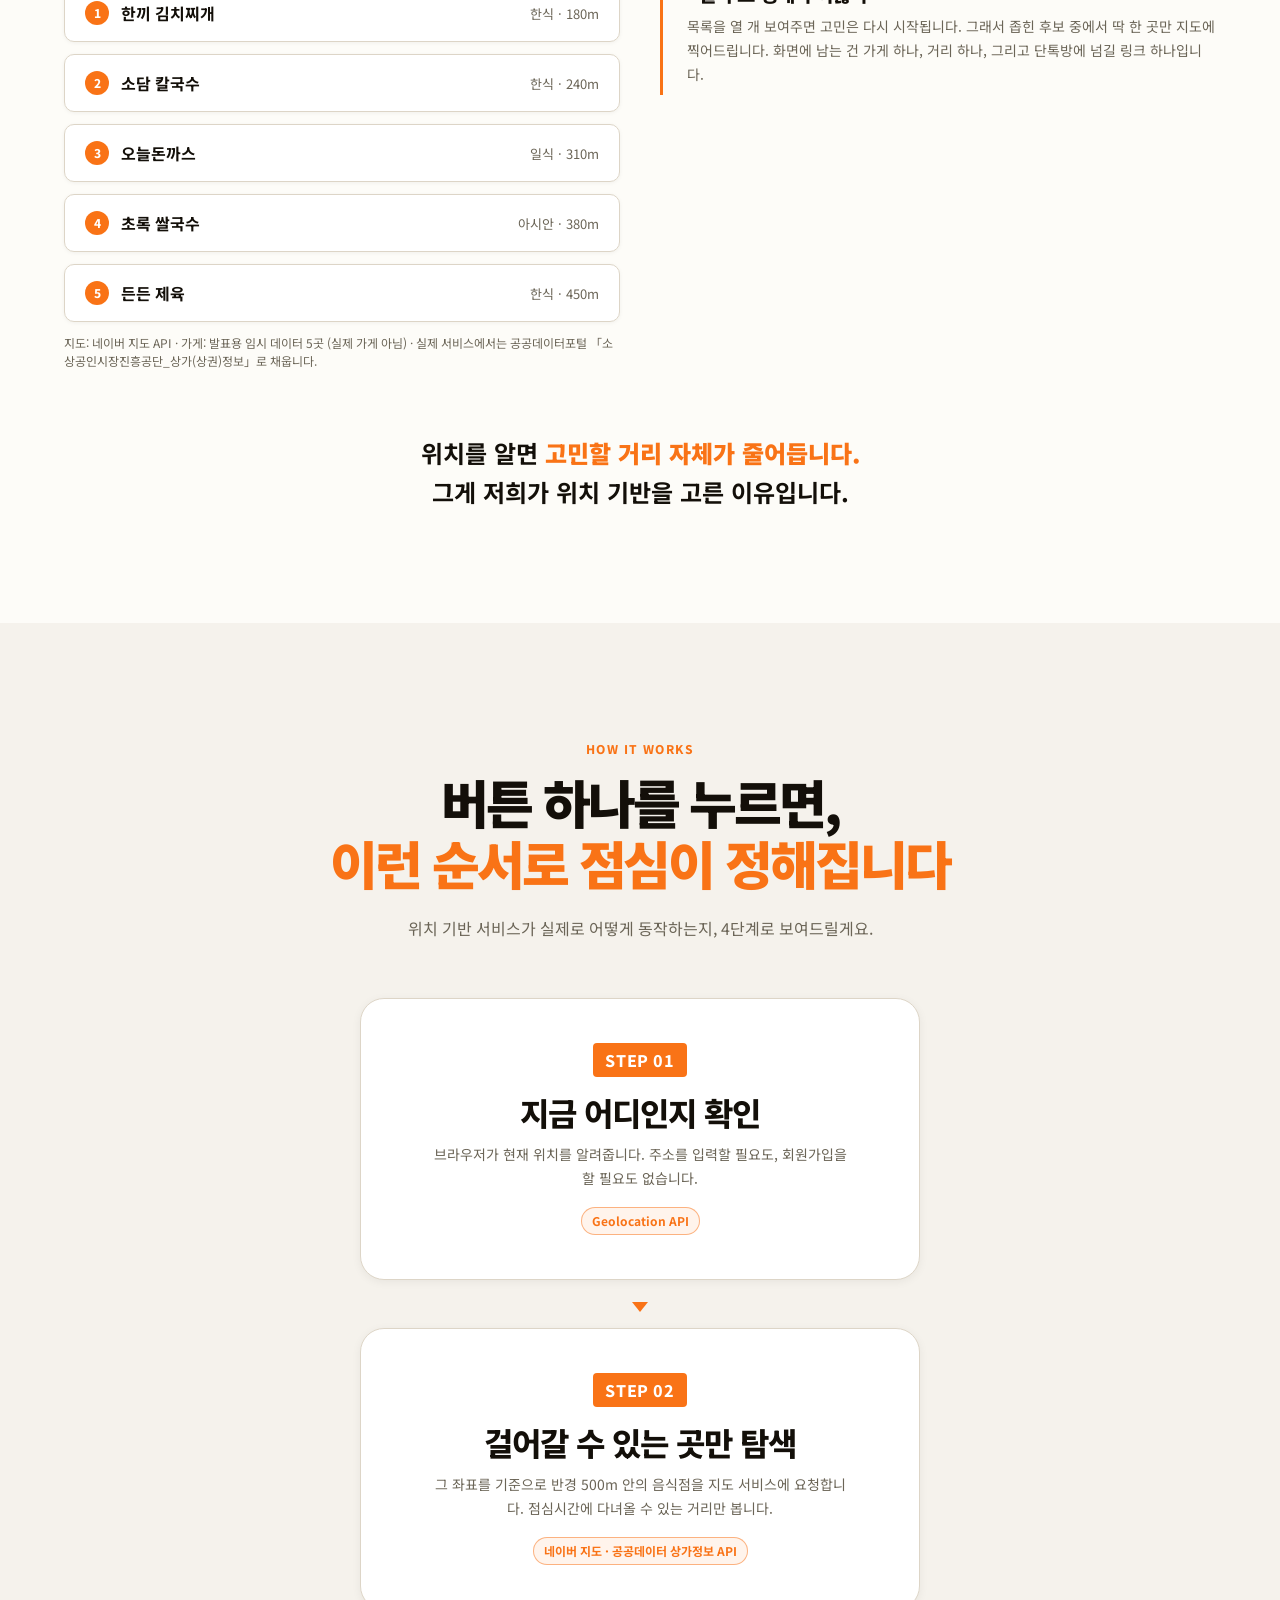
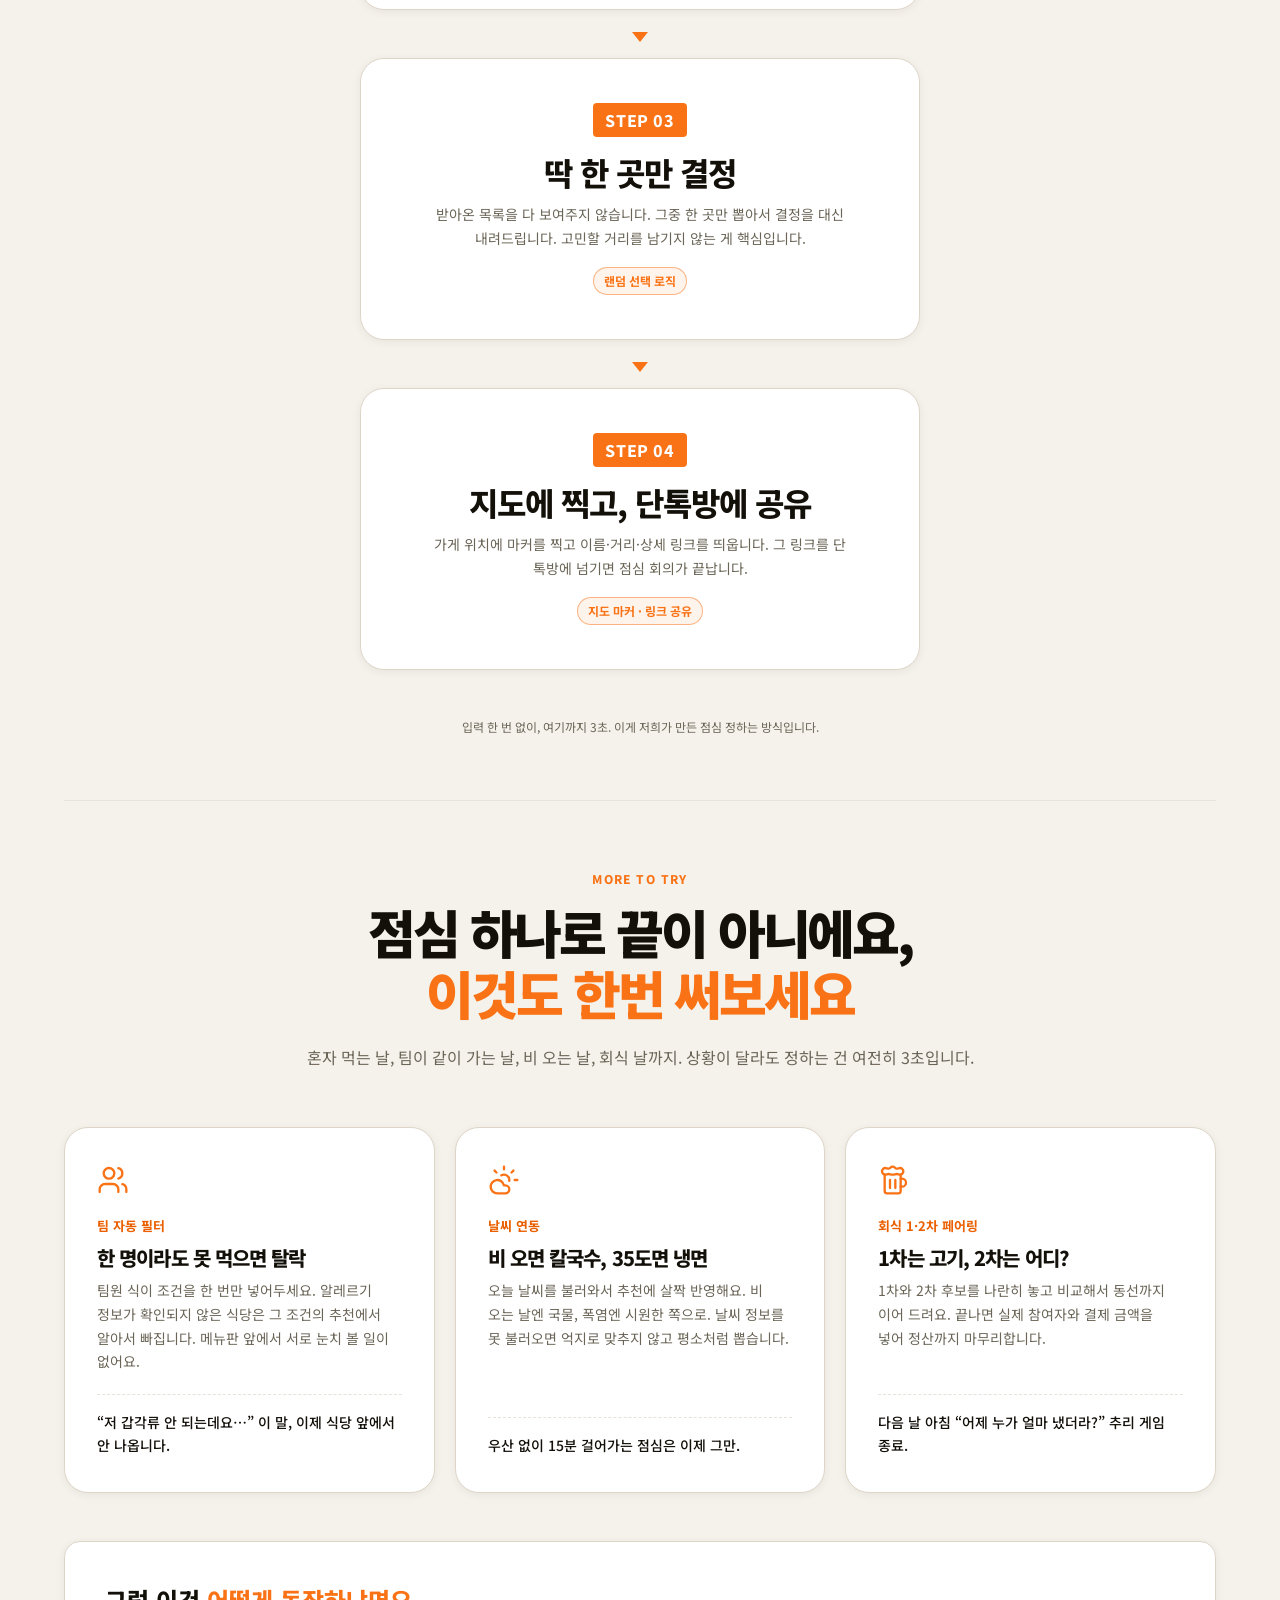
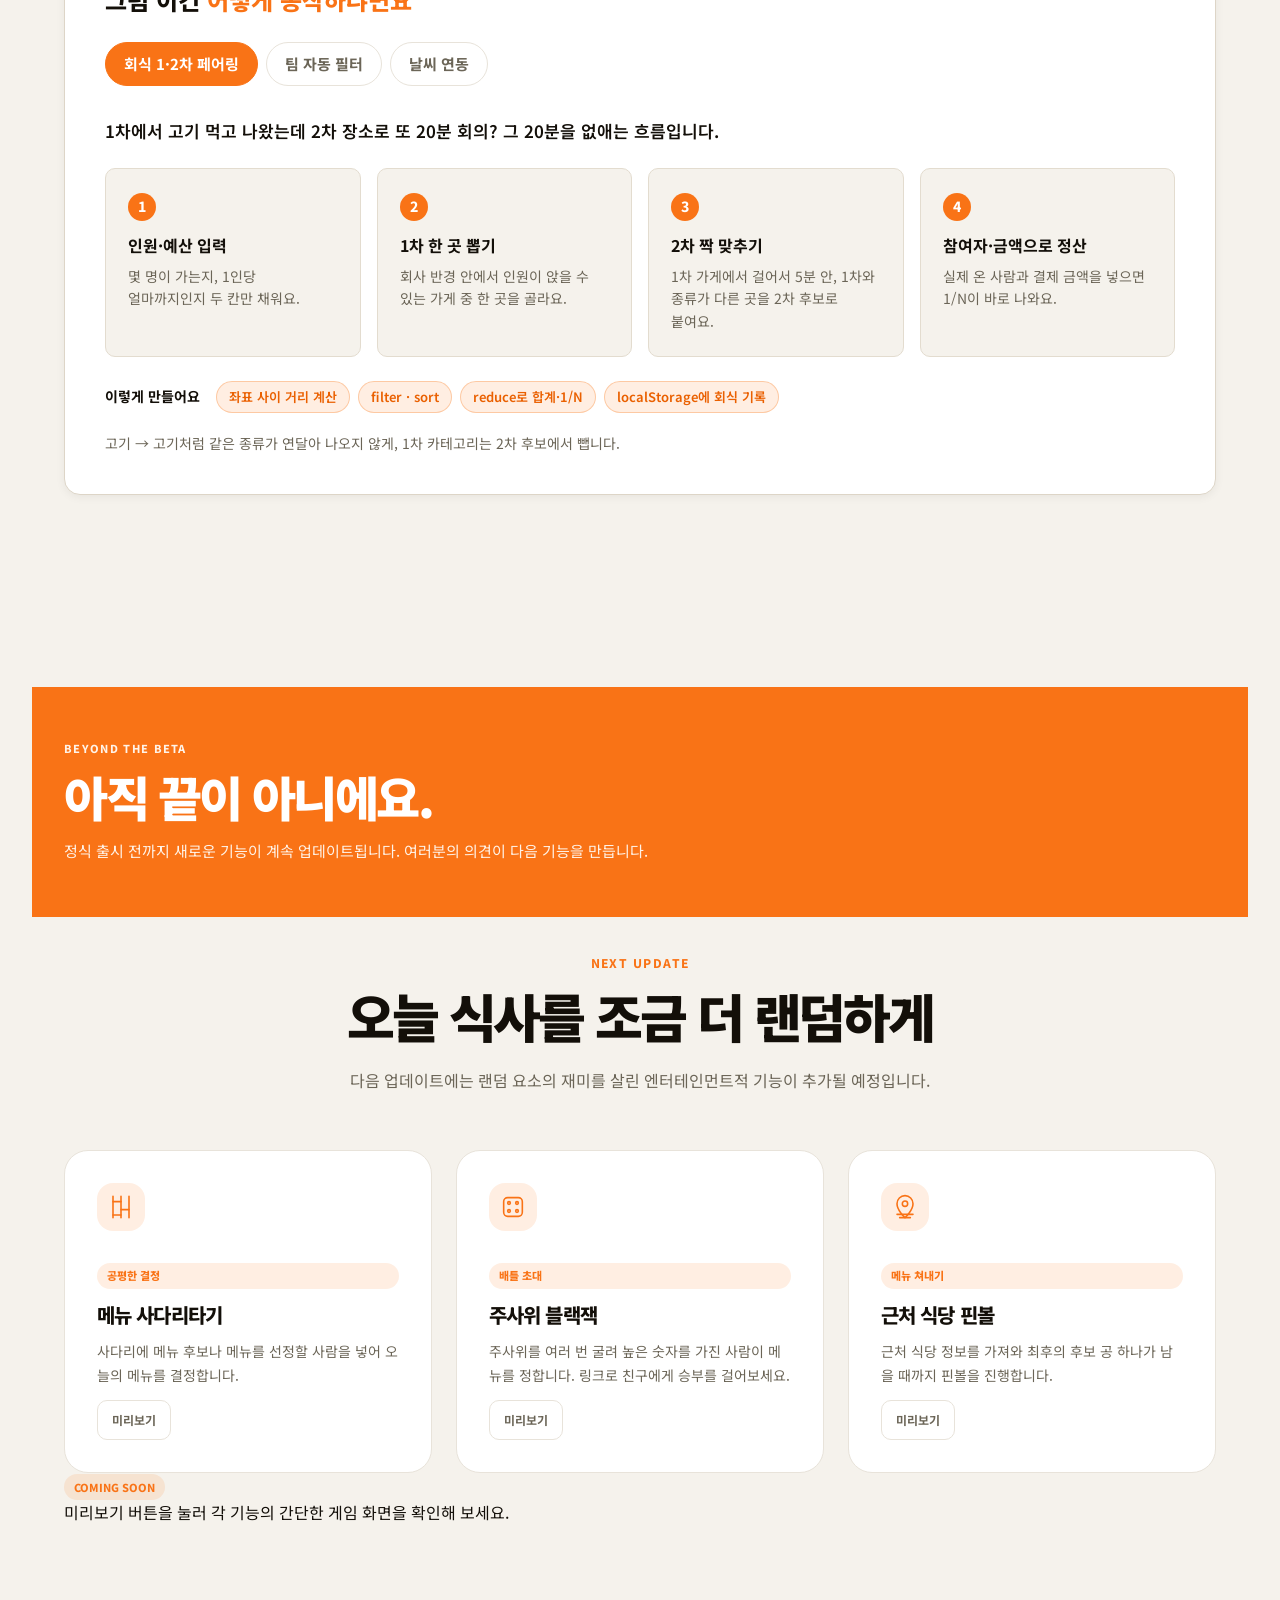
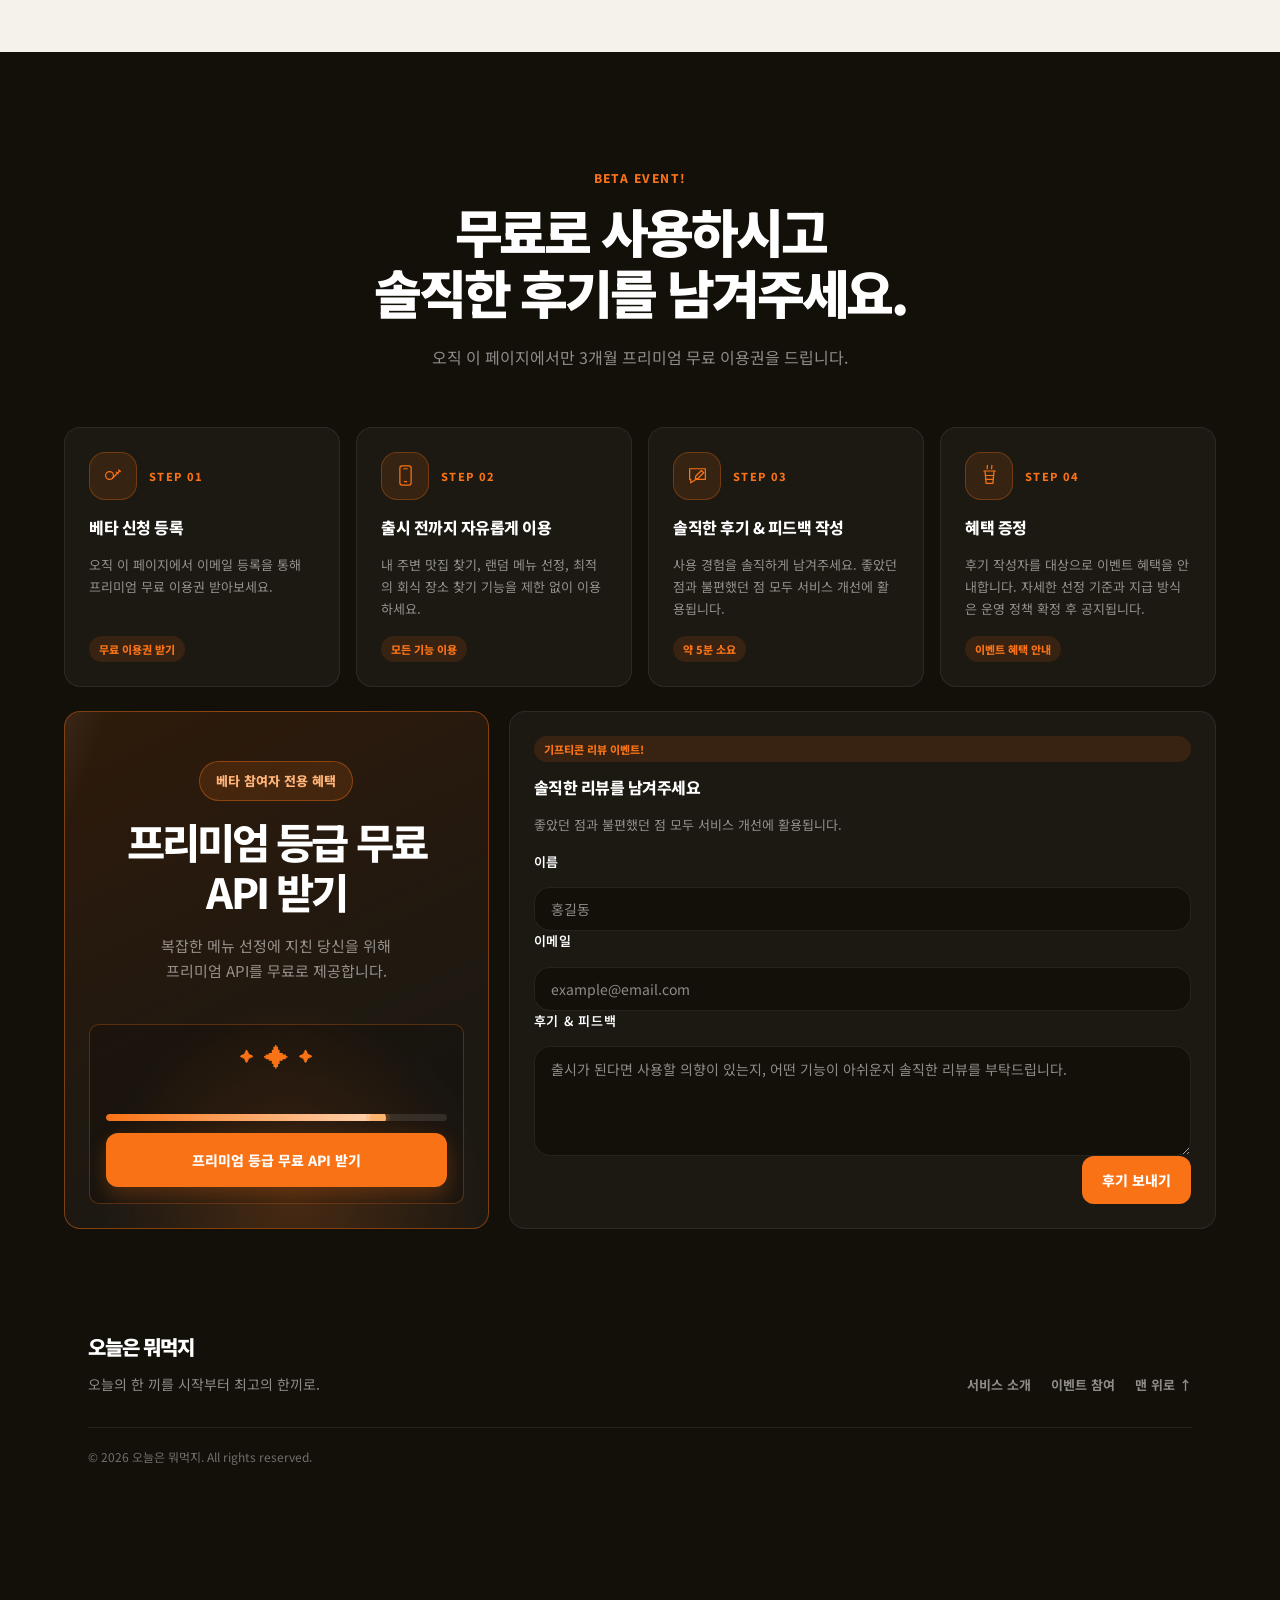
==== commit 5b1f820c: "Feat:링크 추가 , 모달 추가, 이벤트 폼 수정" ====
--- a/index.html
+++ b/index.html
@@ -8,6 +8,13 @@
       content="오늘의 메뉴 고민을 덜어주는 위치 기반 메뉴 추천 서비스, 오늘은 뭐먹지 베타에 참여해보세요."
     />
     <title>오늘은 뭐먹지 | 오늘 점심, 딱 한 곳만 고를게요</title>
+
+    <link
+      href="https://cdn.jsdelivr.net/npm/bootstrap@5.3.8/dist/css/bootstrap.min.css"
+      rel="stylesheet"
+      integrity="sha384-sRIl4kxILFvY47J16cr9ZwB07vP4J8+LH7qKQnuqkuIAvNWLzeN8tE5YBujZqJLB"
+      crossorigin="anonymous"
+    />
 
     <!-- 공통 스타일 (모두 같이 씀 / 임의 변경 금지) -->
     <link rel="stylesheet" href="./css/common.css" />
@@ -70,9 +77,14 @@
             첫 선택지를 던져드릴게요.
           </p>
           <div class="hero-actions">
-            <a class="button-primary hero-cta" href="#event"
-              >베타 무료버전 미리보기</a
+            <a
+              class="button-primary hero-cta"
+              href="https://www.xn--wh1bs8l5xa003avkb15g.com/"
+              target="_blank"
+              rel="noopener noreferrer"
             >
+              베타 무료버전 미리보기
+            </a>
           </div>
           <p class="hero-note">무료버전 먼저 체험 하시고, 3개월 프리미엄 신청하세요.</p>
         </div>
@@ -1038,7 +1050,7 @@
           </h2>
 
           <p class="section-description section-description-dark">
-            지금 이 링크를 통해 베타 서비스에 참여하면, 정식 출시 후 3개월
+            오직 이 페이지에서만 3개월
             프리미엄 무료 이용권을 드립니다.
           </p>
         </div>
@@ -1061,10 +1073,10 @@
             <h3 class="event-step-title">베타 신청 등록</h3>
 
             <p class="event-step-description">
-              이 페이지의 베타 전용 링크를 통해 곧바로 서비스를 이용해 보세요.
-            </p>
-
-            <span class="ui-badge">이 링크로만 가능</span>
+             오직 이 페이지에서 이메일 등록을 통해 프리미엄 무료 이용권 받아보세요.
+            </p>
+
+            <span class="ui-badge">무료 이용권 받기</span>
           </article>
 
           <article class="event-step-card">
@@ -1150,33 +1162,43 @@
   <!-- 왼쪽: 혜택 + 베타 참여 -->
   <div class="event-benefit-column">
     <!-- ============ event - 혜택 배너 ============ -->
-    <div class="event-benefit-banner">
+    <div class="event-benefit-banner event-benefit-banner--premium">
       <div class="event-benefit-content">
         <span class="ui-badge ui-badge-primary">
           베타 참여자 전용 혜택
         </span>
 
         <h3 class="event-benefit-heading">
-          베타 기간, 먼저 경험해 보세요
+          프리미엄 등급 무료 API 받기
         </h3>
 
         <p class="event-benefit-description">
-          베타 기간 전 기능을 무료로 사용해 보세요!<br />
-          여기 링크로 체험 시 정식 출시 후 3개월 프리미엄 무료 이용권을
-          드립니다.
+          복잡한 메뉴 선정에 지친 당신을 위해<br />
+          프리미엄 API를 무료로 제공합니다.
         </p>
       </div>
 
       <!-- ============ event - 베타 신청 링크 ============ -->
-      <div class="event-cta-card">
-        <div class="event-cta-content">
-          <p class="event-cta-description">
-            지금 참여하고 서비스 개선에 필요한 의견을 들려주세요.
-          </p>
-        </div>
-
-        <a href="#feedback" class="button button-primary">
-          지금 베타 참여
+      <div class="event-cta-card event-cta-card--premium">
+        <div class="event-cta-content event-cta-content--premium" aria-hidden="true">
+          <div class="event-cta-sparkles">
+            <span>✦</span>
+            <span>✦</span>
+            <span>✦</span>
+          </div>
+
+          <div class="event-cta-meter">
+            <span class="event-cta-meter-fill"></span>
+            <span class="event-cta-meter-dot"></span>
+          </div>
+        </div>
+
+        <a
+          href="#beta-register-modal"
+          class="button button-primary"
+          data-bs-toggle="modal"
+        >
+          프리미엄 등급 무료 API 받기
         </a>
       </div>
     </div>
@@ -1185,11 +1207,11 @@
   <!-- 오른쪽: 후기 폼 -->
   <div id="feedback" class="event-feedback-form">
     <span class="ui-badge ui-badge-primary">
-      스타벅스 쿠폰 이벤트!
+      기프티콘 리뷰 이벤트!
     </span>
 
     <h3 class="event-feedback-heading">
-      솔직한 후기를 남겨주세요
+      솔직한 리뷰를 남겨주세요
     </h3>
 
     <p class="event-feedback-description">
@@ -1199,7 +1221,7 @@
     <form class="feedback-form">
       <div class="form-group">
         <label for="feedback-name" class="form-label">
-          이름 (선택)
+          이름 
         </label>
 
         <input
@@ -1213,7 +1235,7 @@
 
       <div class="form-group">
         <label for="feedback-email" class="form-label">
-          이메일 (선택)
+          이메일 
         </label>
 
         <input
@@ -1239,12 +1261,121 @@
         ></textarea>
       </div>
 
-      <button type="submit" class="button button-primary">
+      <button
+        type="button"
+        class="button button-primary"
+        data-bs-toggle="modal"
+        data-bs-target="#feedback-confirm-modal"
+      >
         후기 보내기
       </button>
     </form>
   </div>
 </div>
+
+    <!-- ============ 베타 등록 모달 ============ -->
+    <div
+      class="modal fade event-modal"
+      id="beta-register-modal"
+      tabindex="-1"
+      aria-labelledby="beta-register-modal-title"
+      aria-hidden="true"
+    >
+      <div class="modal-dialog modal-dialog-centered">
+        <div class="modal-content">
+          <div class="modal-header">
+            <div>
+              <p class="event-modal-eyebrow">BETA REGISTRATION</p>
+              <h2 class="modal-title fs-5" id="beta-register-modal-title">
+                베타 신청 정보 등록
+              </h2>
+            </div>
+            <button
+              type="button"
+              class="btn-close event-modal-close"
+              data-bs-dismiss="modal"
+              aria-label="닫기"
+            ></button>
+          </div>
+
+          <form id="beta-register-form" novalidate>
+            <div class="modal-body">
+              <p class="event-modal-description">
+                등록하신 이메일로 프리미엄 등급 무료 API를 보내드립니다.
+              </p>
+
+              <div class="event-modal-field">
+                <label for="beta-name" class="event-modal-label">이름</label>
+                <input
+                  type="text"
+                  id="beta-name"
+                  name="beta-name"
+                  class="form-control event-modal-input"
+                  autocomplete="name"
+                  required
+                />
+                <div class="invalid-feedback">이름을 입력해 주세요.</div>
+              </div>
+
+              <div class="event-modal-field">
+                <label for="beta-email" class="event-modal-label">이메일</label>
+                <input
+                  type="email"
+                  id="beta-email"
+                  name="beta-email"
+                  class="form-control event-modal-input"
+                  autocomplete="email"
+                  required
+                />
+                <div class="invalid-feedback">올바른 이메일 주소를 입력해 주세요.</div>
+              </div>
+            </div>
+
+            <div class="modal-footer">
+              <button type="button" class="button-secondary" data-bs-dismiss="modal">
+                취소
+              </button>
+              <button type="submit" class="button button-primary">등록하기</button>
+            </div>
+          </form>
+        </div>
+      </div>
+    </div>
+
+    <!-- ============ 후기 등록 확인 모달 ============ -->
+    <div
+      class="modal fade event-modal"
+      id="feedback-confirm-modal"
+      tabindex="-1"
+      aria-labelledby="feedback-confirm-modal-title"
+      aria-hidden="true"
+    >
+      <div class="modal-dialog modal-dialog-centered modal-sm">
+        <div class="modal-content">
+          <div class="modal-header">
+            <h2 class="modal-title fs-5" id="feedback-confirm-modal-title">
+              후기 등록 확인
+            </h2>
+            <button
+              type="button"
+              class="btn-close event-modal-close"
+              data-bs-dismiss="modal"
+              aria-label="닫기"
+            ></button>
+          </div>
+          <div class="modal-body">
+            <p class="event-modal-confirmation">
+              후기 등록 확인 되었습니다. 소중한 리뷰 감사합니다.
+            </p>
+          </div>
+          <div class="modal-footer">
+            <button type="button" class="button button-primary" data-bs-dismiss="modal">
+              확인
+            </button>
+          </div>
+        </div>
+      </div>
+    </div>
 
     <!-- ============ 전역 CTA (담당: A) ============ -->
     <aside
@@ -1255,7 +1386,7 @@
     >
       <div class="header-sticky-cta-inner page-container">
         <p class="header-sticky-cta-copy">
-          베타로 먼저 써보고, 7일 이용 후 의견을 남겨주시면 추가 혜택 제공됩니다.
+          3개월 프리미엄 무료 이용 후 리뷰를 남겨주시면 추가 혜택이 제공됩니다!
         </p>
         <a class="button-primary header-sticky-cta-button" href="#event"
           >3개월 프리미엄 무료로 시작하기 <span aria-hidden="true">→</span></a
@@ -1287,5 +1418,11 @@
     <script src="./js/hero-menu-picker.js"></script>
     <script src="./js/sticky-cta.js"></script>
     <script src="./js/ladder-game.js"></script>
+    <script
+      src="https://cdn.jsdelivr.net/npm/bootstrap@5.3.8/dist/js/bootstrap.bundle.min.js"
+      integrity="sha384-FKyoEForCGlyvwx9Hj09JcYn3nv7wiPVlz7YYwJrWVcXK/BmnVDxM+D2scQbITxI"
+      crossorigin="anonymous"
+    ></script>
+    <script src="./js/event-modals.js"></script>
   </body>
 </html>
--- a/css/header.css
+++ b/css/header.css
@@ -105,9 +105,23 @@
 .header-sticky-cta-copy {
   margin: 0;
   color: var(--color-text-on-dark);
-  font-size: 13px;
+  font-size: 18px;
   font-weight: 800;
   letter-spacing: -0.03em;
+  animation: header-sticky-cta-blink 1.5s ease-in-out infinite;
+}
+
+@keyframes header-sticky-cta-blink {
+  0%,
+  100% {
+    opacity: 1;
+    text-shadow: none;
+  }
+
+  50% {
+    opacity: 0.55;
+    text-shadow: 0 0 14px rgba(249, 115, 22, 0.72);
+  }
 }
 
 .header-sticky-cta-button {
@@ -187,3 +201,9 @@
     border: 0;
   }
 }
+
+@media (prefers-reduced-motion: reduce) {
+  .header-sticky-cta-copy {
+    animation: none;
+  }
+}
--- a/css/event.css
+++ b/css/event.css
@@ -182,6 +182,17 @@
   border: 1px solid var(--color-border-dark);
   border-radius: var(--radius-md);
   background: var(--color-surface-dark);
+}
+
+
+.feedback-form {
+  display: flex;
+  flex-direction: column;
+}
+
+
+.feedback-form > .button {
+  align-self: flex-end;
 }
 
 .event-feedback-heading {
@@ -347,6 +358,279 @@
   justify-content: center;
 }
 
+/* ---------- 프리미엄 베타 혜택 카드 강조 ---------- */
+
+/* 바깥 카드 크기는 기존 grid/flex 구조를 그대로 사용합니다. */
+.event-benefit-column .event-benefit-banner--premium {
+  position: relative;
+  align-items: stretch;
+  overflow: hidden;
+  border-color: rgba(249, 115, 22, 0.44);
+  background:
+    radial-gradient(
+      circle at 54% 94%,
+      rgba(249, 115, 22, 0.2),
+      transparent 36%
+    ),
+    linear-gradient(
+      155deg,
+      var(--color-primary-soft) 0%,
+      var(--color-surface-dark) 75%
+    );
+}
+
+.event-benefit-column .event-benefit-banner--premium::before {
+  position: absolute;
+  top: 0;
+  left: -42%;
+  width: 30%;
+  height: 100%;
+  background: linear-gradient(
+    90deg,
+    transparent,
+    rgba(255, 255, 255, 0.08),
+    transparent
+  );
+  content: "";
+  pointer-events: none;
+  transform: skewX(-20deg);
+  animation: event-premium-card-shine 5s ease-in-out infinite;
+}
+
+.event-benefit-column .event-benefit-banner--premium .event-benefit-content,
+.event-benefit-column .event-benefit-banner--premium .event-cta-card {
+  position: relative;
+  z-index: 1;
+}
+
+.event-benefit-column .event-benefit-banner--premium .ui-badge {
+  min-height: 40px;
+  padding: 8px 16px;
+  border: 1px solid rgba(249, 115, 22, 0.4);
+  background: rgba(249, 115, 22, 0.14);
+  color: #ffb57a;
+  font-size: 13px;
+}
+
+.event-benefit-column .event-benefit-banner--premium .event-benefit-content {
+  flex: 1;
+  align-items: center;
+  justify-content: center;
+  gap: var(--space-4);
+  text-align: center;
+}
+
+.event-benefit-column .event-benefit-banner--premium .event-benefit-heading {
+  max-width: 360px;
+  font-size: clamp(30px, 3.25vw, 42px);
+  letter-spacing: -0.07em;
+  line-height: 1.2;
+}
+
+.event-benefit-column .event-benefit-banner--premium .event-benefit-description {
+  max-width: 330px;
+  font-size: 15px;
+  line-height: 1.7;
+}
+
+.event-benefit-column .event-cta-card--premium {
+  position: relative;
+  overflow: hidden;
+  border-color: rgba(249, 115, 22, 0.28);
+  background: rgba(0, 0, 0, 0.16);
+}
+
+.event-benefit-column .event-cta-content--premium {
+  position: relative;
+  display: flex;
+  width: 100%;
+  height: 80px;
+  flex-direction: column;
+  align-items: center;
+  justify-content: space-between;
+}
+
+.event-cta-sparkles {
+  display: flex;
+  align-items: center;
+  gap: 10px;
+  height: 30px;
+  color: var(--color-primary);
+  font-size: 14px;
+  line-height: 1;
+}
+
+.event-cta-sparkles span {
+  animation: event-premium-sparkle 1.8s ease-in-out infinite;
+}
+
+.event-cta-sparkles span:nth-child(2) {
+  font-size: 25px;
+  animation-delay: 0.2s;
+}
+
+.event-cta-sparkles span:nth-child(3) {
+  animation-delay: 0.4s;
+}
+
+.event-cta-meter {
+  position: relative;
+  width: 100%;
+  height: 7px;
+  overflow: hidden;
+  border-radius: var(--radius-pill);
+  background: rgba(255, 255, 255, 0.1);
+}
+
+.event-cta-meter-fill {
+  display: block;
+  width: 80%;
+  height: 100%;
+  border-radius: inherit;
+  background: linear-gradient(
+    90deg,
+    var(--color-primary),
+    #ffd2ad,
+    var(--color-primary)
+  );
+  background-size: 200% 100%;
+  box-shadow: 0 0 14px rgba(249, 115, 22, 0.7);
+  animation: event-premium-meter-sweep 2.4s linear infinite;
+}
+
+.event-cta-meter-dot {
+  position: absolute;
+  top: 50%;
+  left: calc(80% - 8px);
+  width: 16px;
+  height: 16px;
+  border-radius: 50%;
+  background: #ffb16e;
+  box-shadow: 0 0 0 4px rgba(249, 115, 22, 0.15);
+  transform: translateY(-50%);
+  animation: event-premium-meter-dot 1.6s ease-in-out infinite;
+}
+
+/* ---------- Bootstrap 모달: 이벤트 섹션 톤과 맞춤 ---------- */
+
+.event-modal .modal-content {
+  border: 1px solid rgba(249, 115, 22, 0.38);
+  border-radius: var(--radius-md);
+  background: var(--color-bg-dark);
+  box-shadow: 0 24px 64px rgba(0, 0, 0, 0.48);
+  color: var(--color-text-on-dark);
+}
+
+.event-modal .modal-header,
+.event-modal .modal-footer {
+  border-color: var(--color-border-dark);
+}
+
+.event-modal .modal-header {
+  align-items: flex-start;
+  padding: var(--space-5) var(--space-6);
+}
+
+.event-modal .modal-body {
+  padding: var(--space-5) var(--space-6);
+}
+
+.event-modal .modal-footer {
+  gap: var(--space-2);
+  padding: var(--space-4) var(--space-6);
+}
+
+.event-modal-eyebrow {
+  margin: 0 0 var(--space-1);
+  color: var(--color-primary);
+  font-size: 11px;
+  font-weight: 800;
+  letter-spacing: 0.1em;
+}
+
+.event-modal .modal-title {
+  color: var(--color-text-on-dark);
+  font-weight: 800;
+  letter-spacing: -0.03em;
+}
+
+.event-modal-close {
+  filter: invert(1) grayscale(1) brightness(2);
+}
+
+.event-modal-description,
+.event-modal-confirmation {
+  margin: 3;
+  color: var(--color-text-on-dark-muted);
+  font-size: 18px;
+  line-height: 1.7;
+}
+
+.event-modal-field + .event-modal-field {
+  margin-top: var(--space-4);
+}
+
+.event-modal-label {
+  display: block;
+  margin-bottom: var(--space-2);
+  color: var(--color-text-on-dark);
+  font-size: 13px;
+  font-weight: 700;
+}
+
+.event-modal-input.form-control {
+  min-height: 46px;
+  border-color: var(--color-border-dark);
+  border-radius: var(--radius-sm);
+  background: var(--color-surface-dark);
+  color: var(--color-text-on-dark);
+}
+
+.event-modal-input.form-control:focus {
+  border-color: var(--color-primary);
+  background: var(--color-surface-dark);
+  box-shadow: 0 0 0 3px rgba(249, 115, 22, 0.16);
+  color: var(--color-text-on-dark);
+}
+
+.event-benefit-column .event-cta-card--premium .button {
+  position: relative;
+  z-index: 1;
+  min-height: 54px;
+  box-shadow: 0 8px 20px rgba(249, 115, 22, 0.24);
+}
+
+@keyframes event-premium-card-shine {
+  0%,
+  76% {
+    left: -42%;
+  }
+
+  100% {
+    left: 115%;
+  }
+}
+
+@keyframes event-premium-sparkle {
+  50% {
+    opacity: 0.38;
+    transform: translateY(3px) scale(0.76);
+  }
+}
+
+@keyframes event-premium-meter-sweep {
+  to {
+    background-position: -200% 0;
+  }
+}
+
+@keyframes event-premium-meter-dot {
+  50% {
+    box-shadow: 0 0 0 8px rgba(249, 115, 22, 0);
+    transform: translateY(-50%) scale(0.86);
+  }
+}
+
 /* 오른쪽 후기 폼: 좌우 배치에서는 상단 여백 제거 */
 .event-bottom-layout .event-feedback-form {
   min-width: 0;
@@ -361,6 +645,10 @@
 
   .event-benefit-column .event-benefit-banner {
     min-height: auto;
+  }
+
+  .feedback-form > .button {
+    align-self: stretch;
   }
 }/* ============================================================
    EVENT | Step 아이콘
@@ -393,4 +681,4 @@
 .event-step-icon svg path {
   fill: none;
   stroke: currentColor;
-}+}
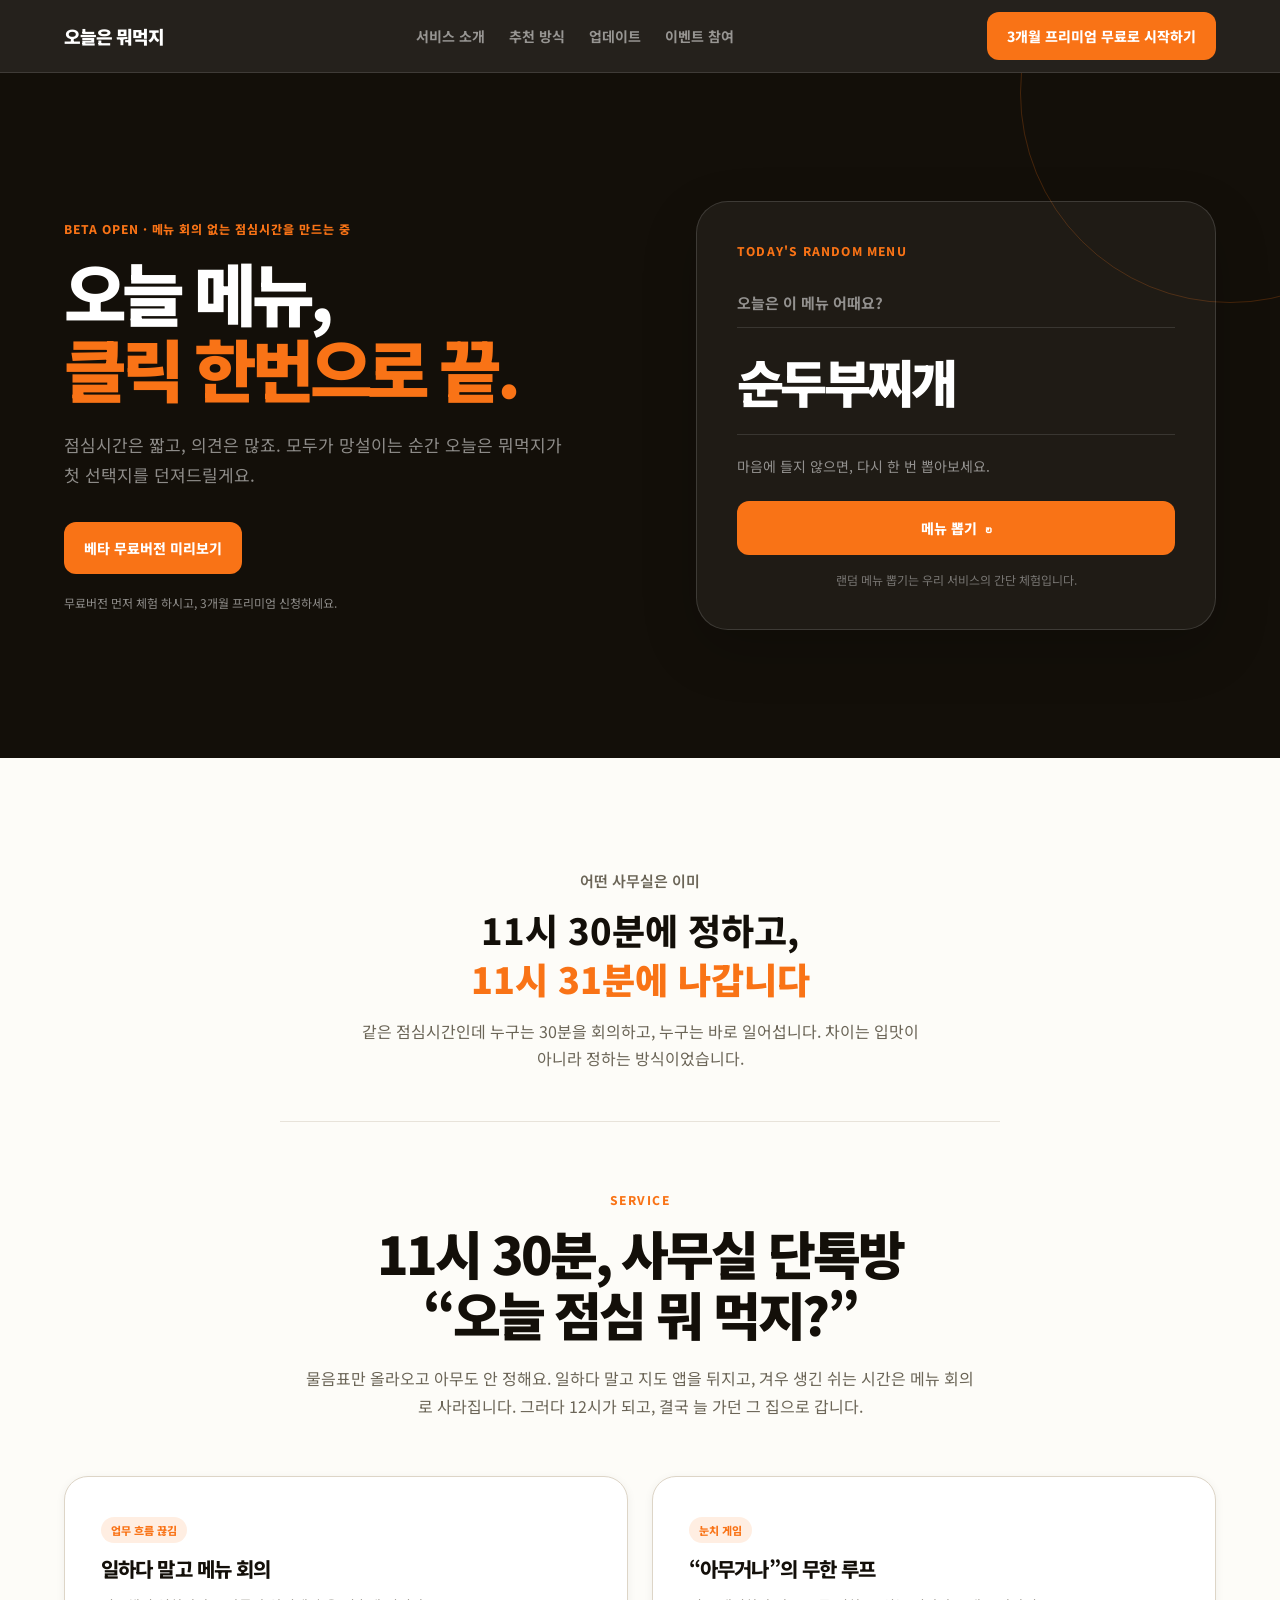
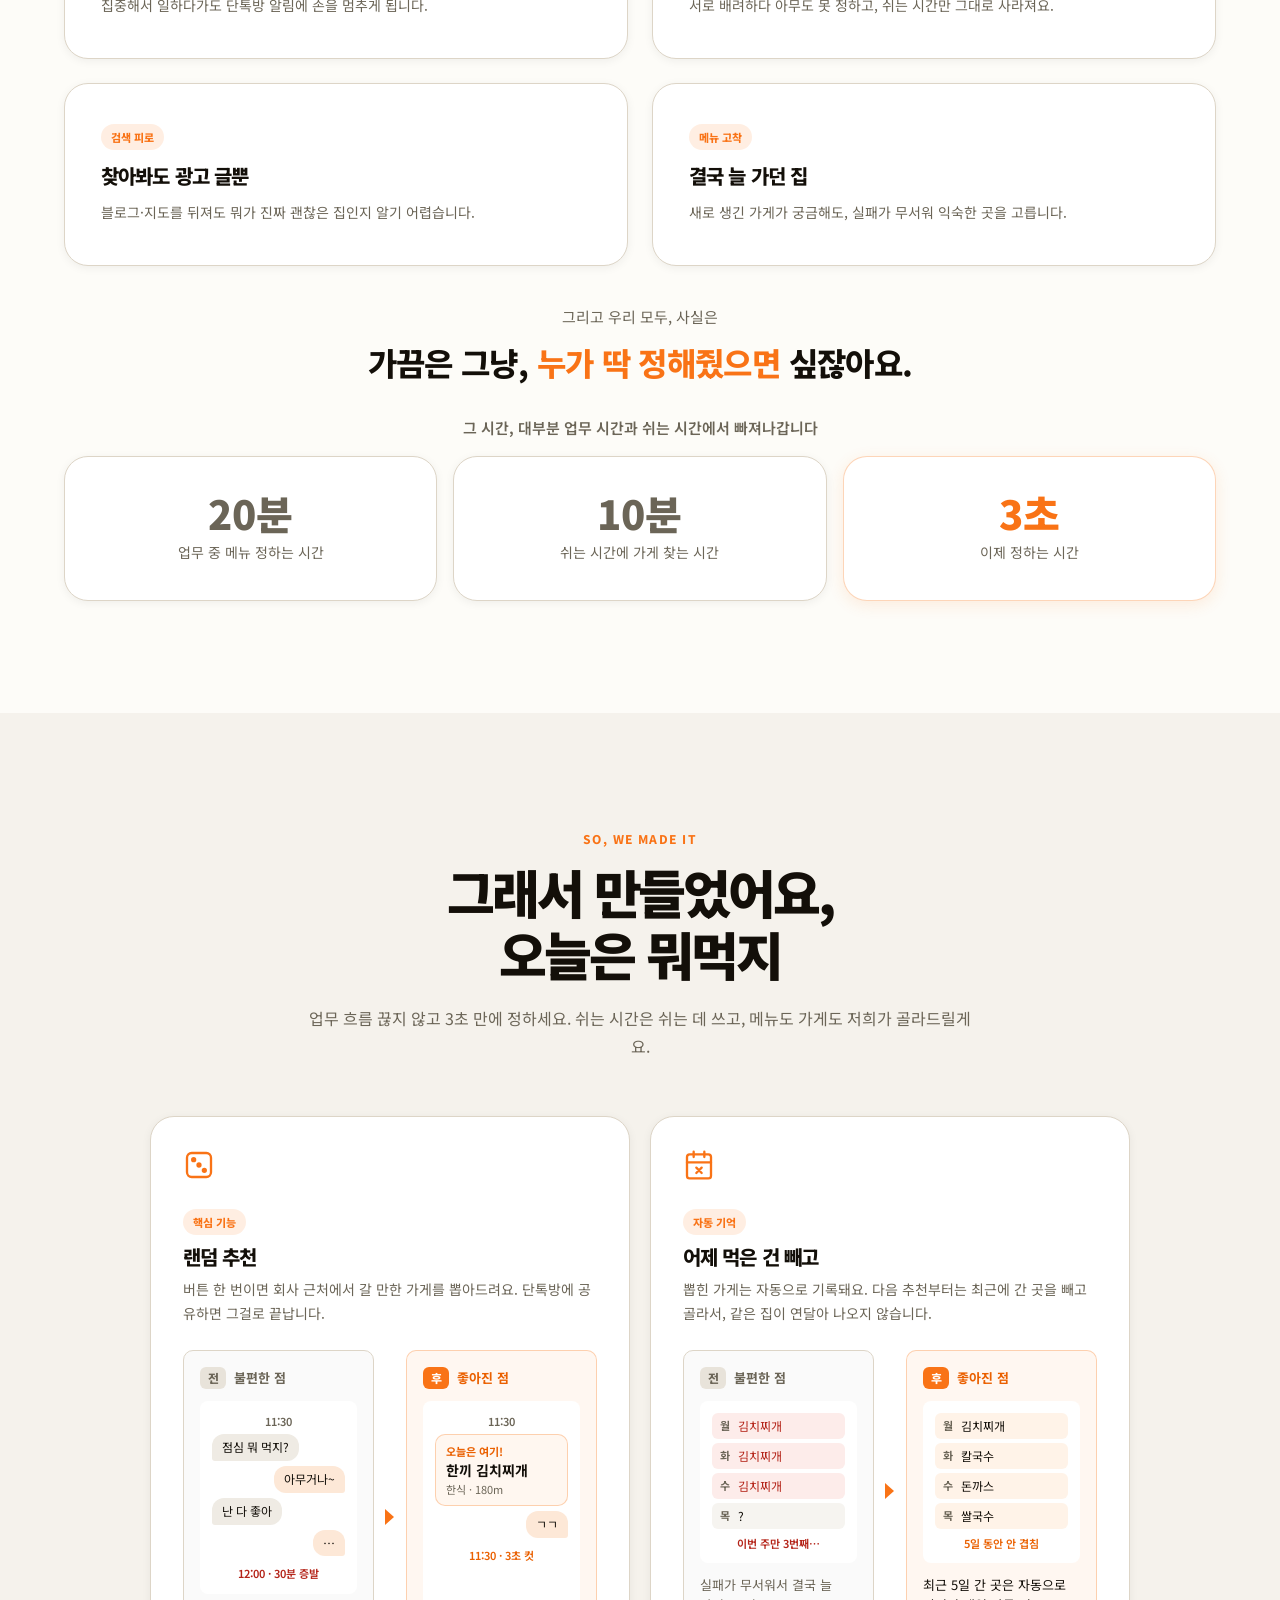
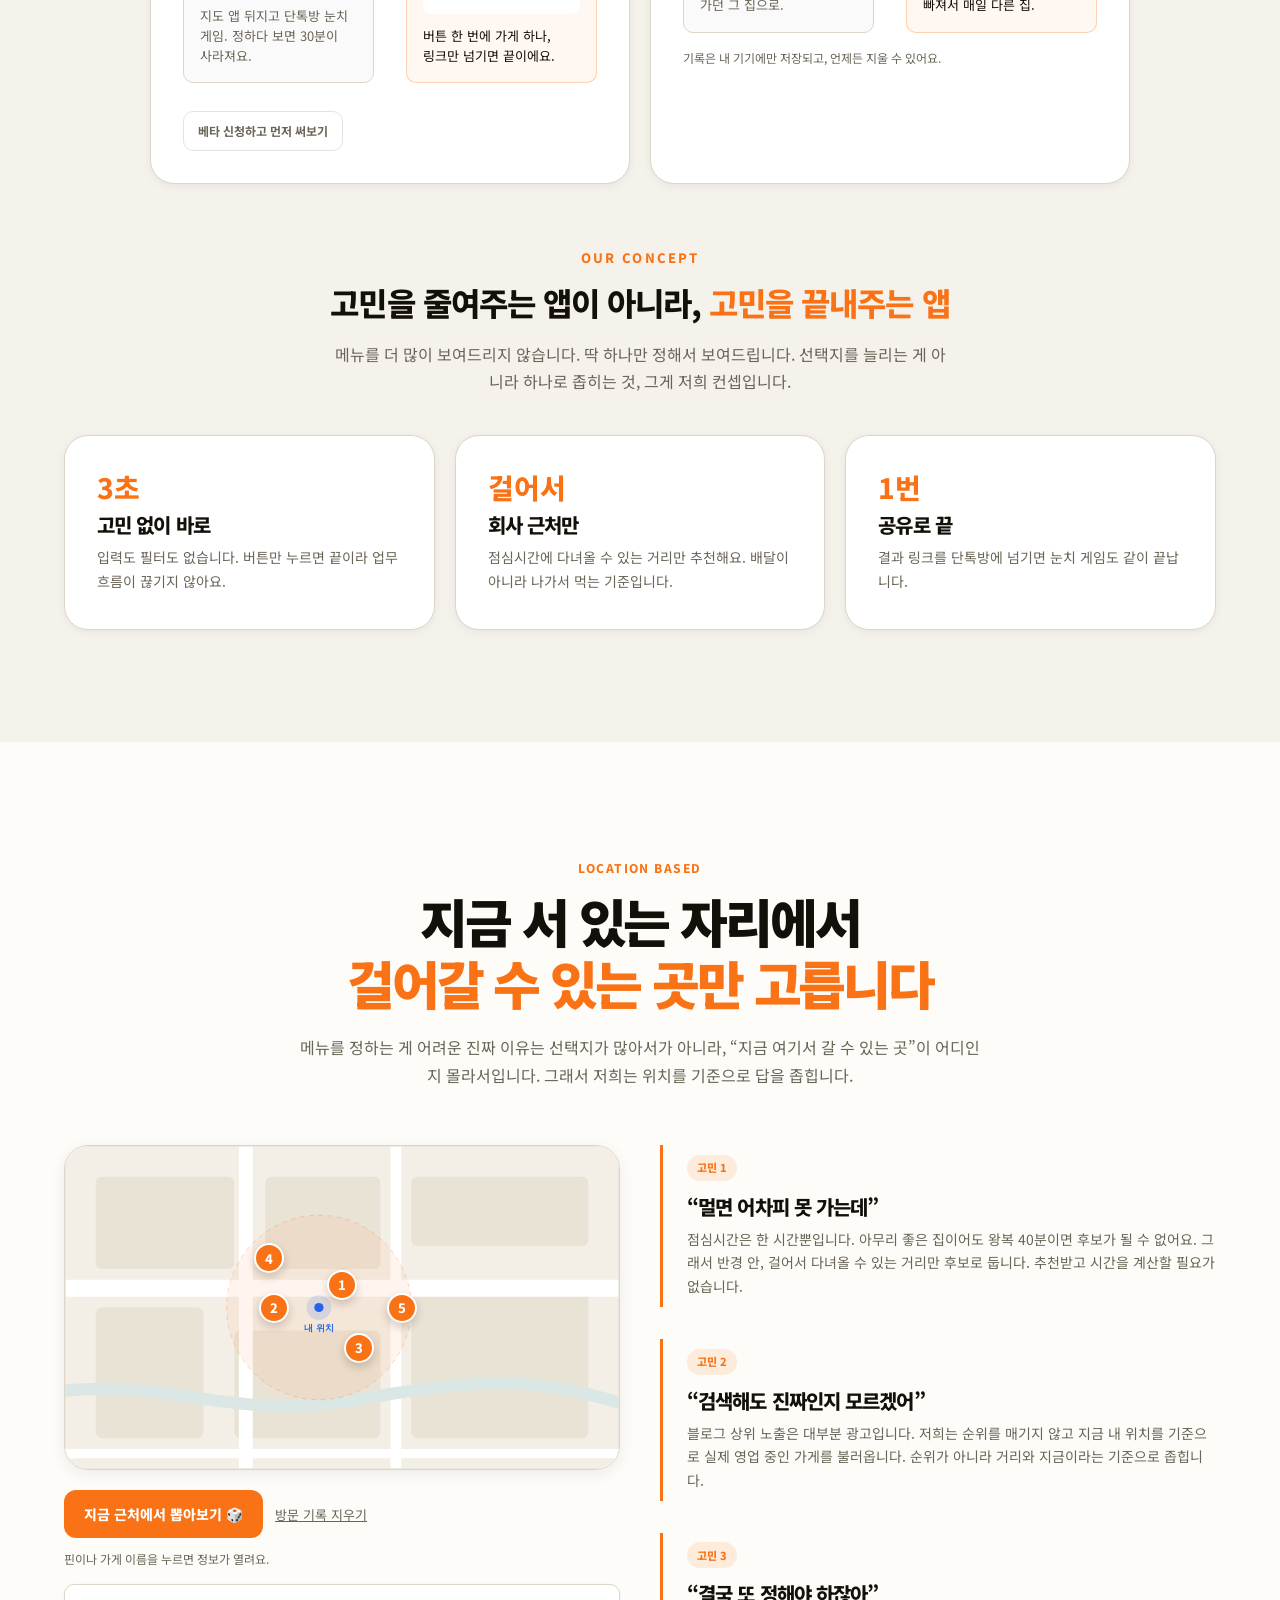
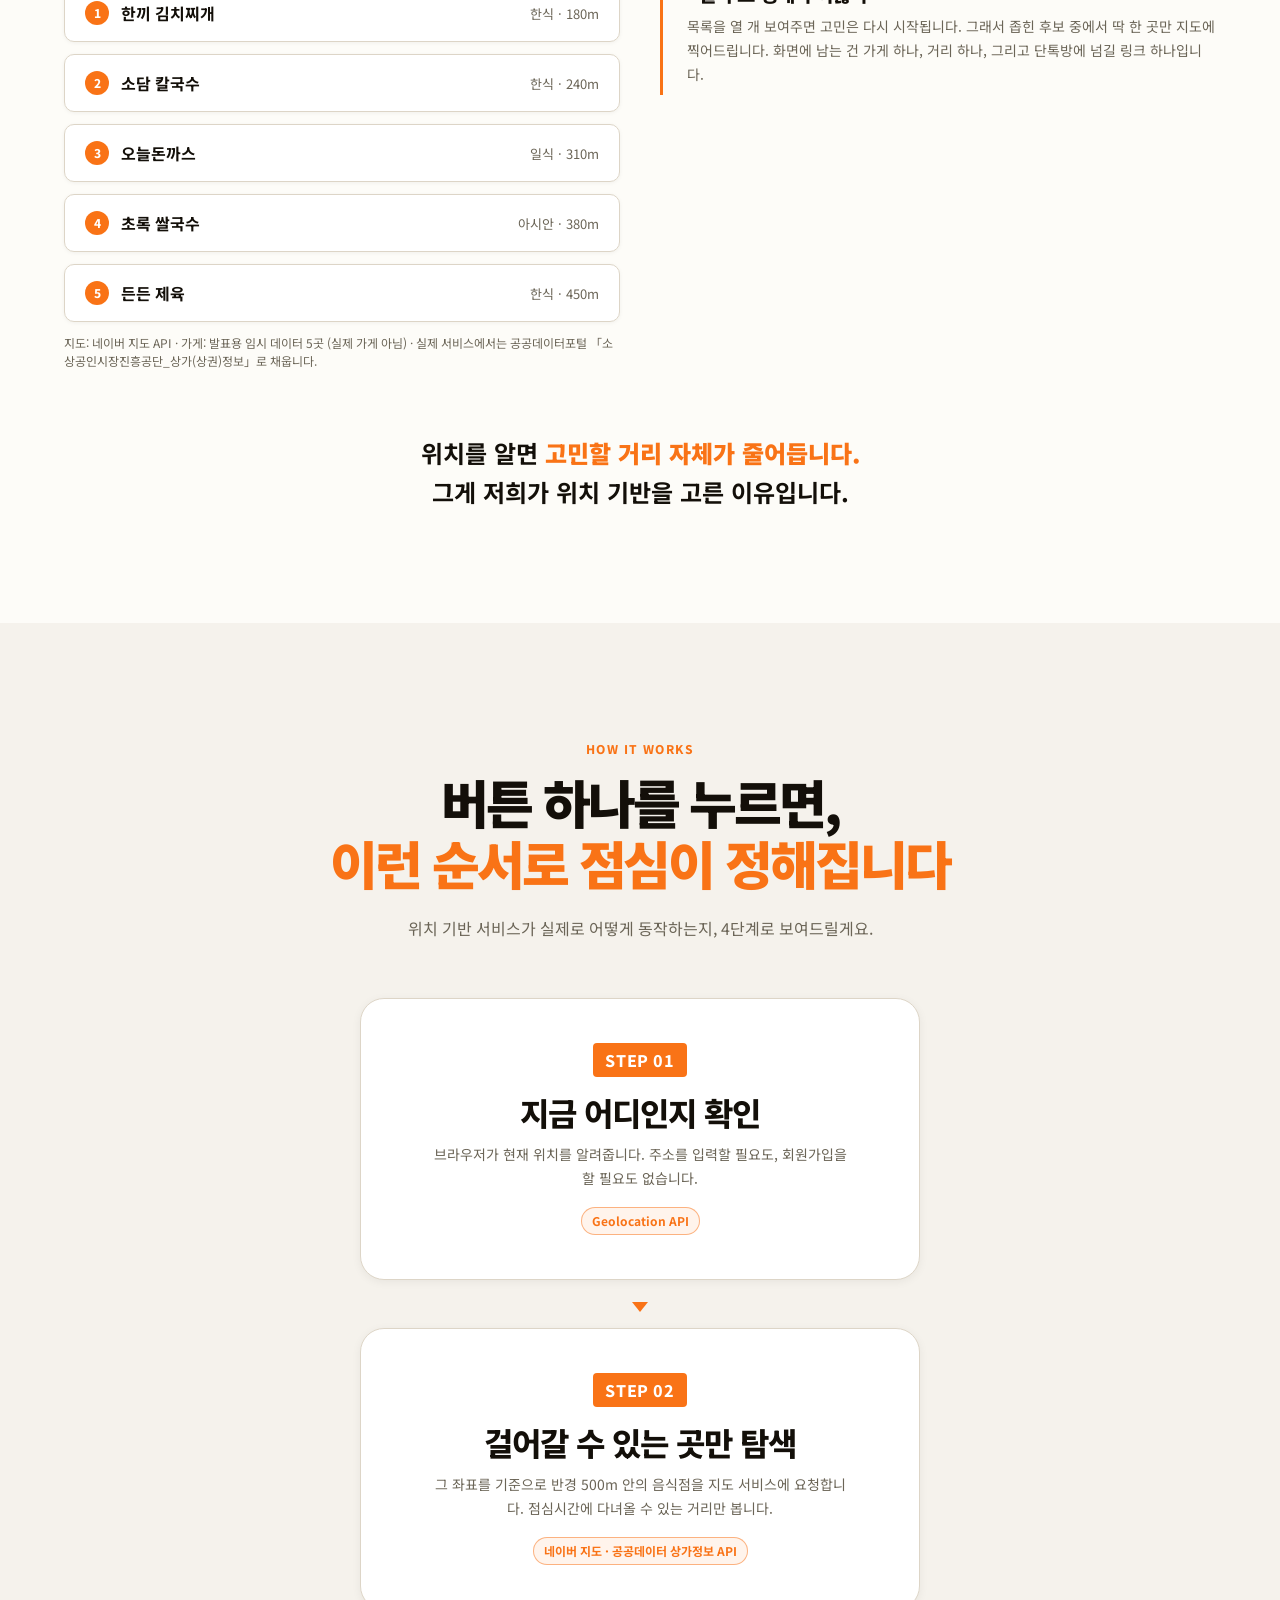
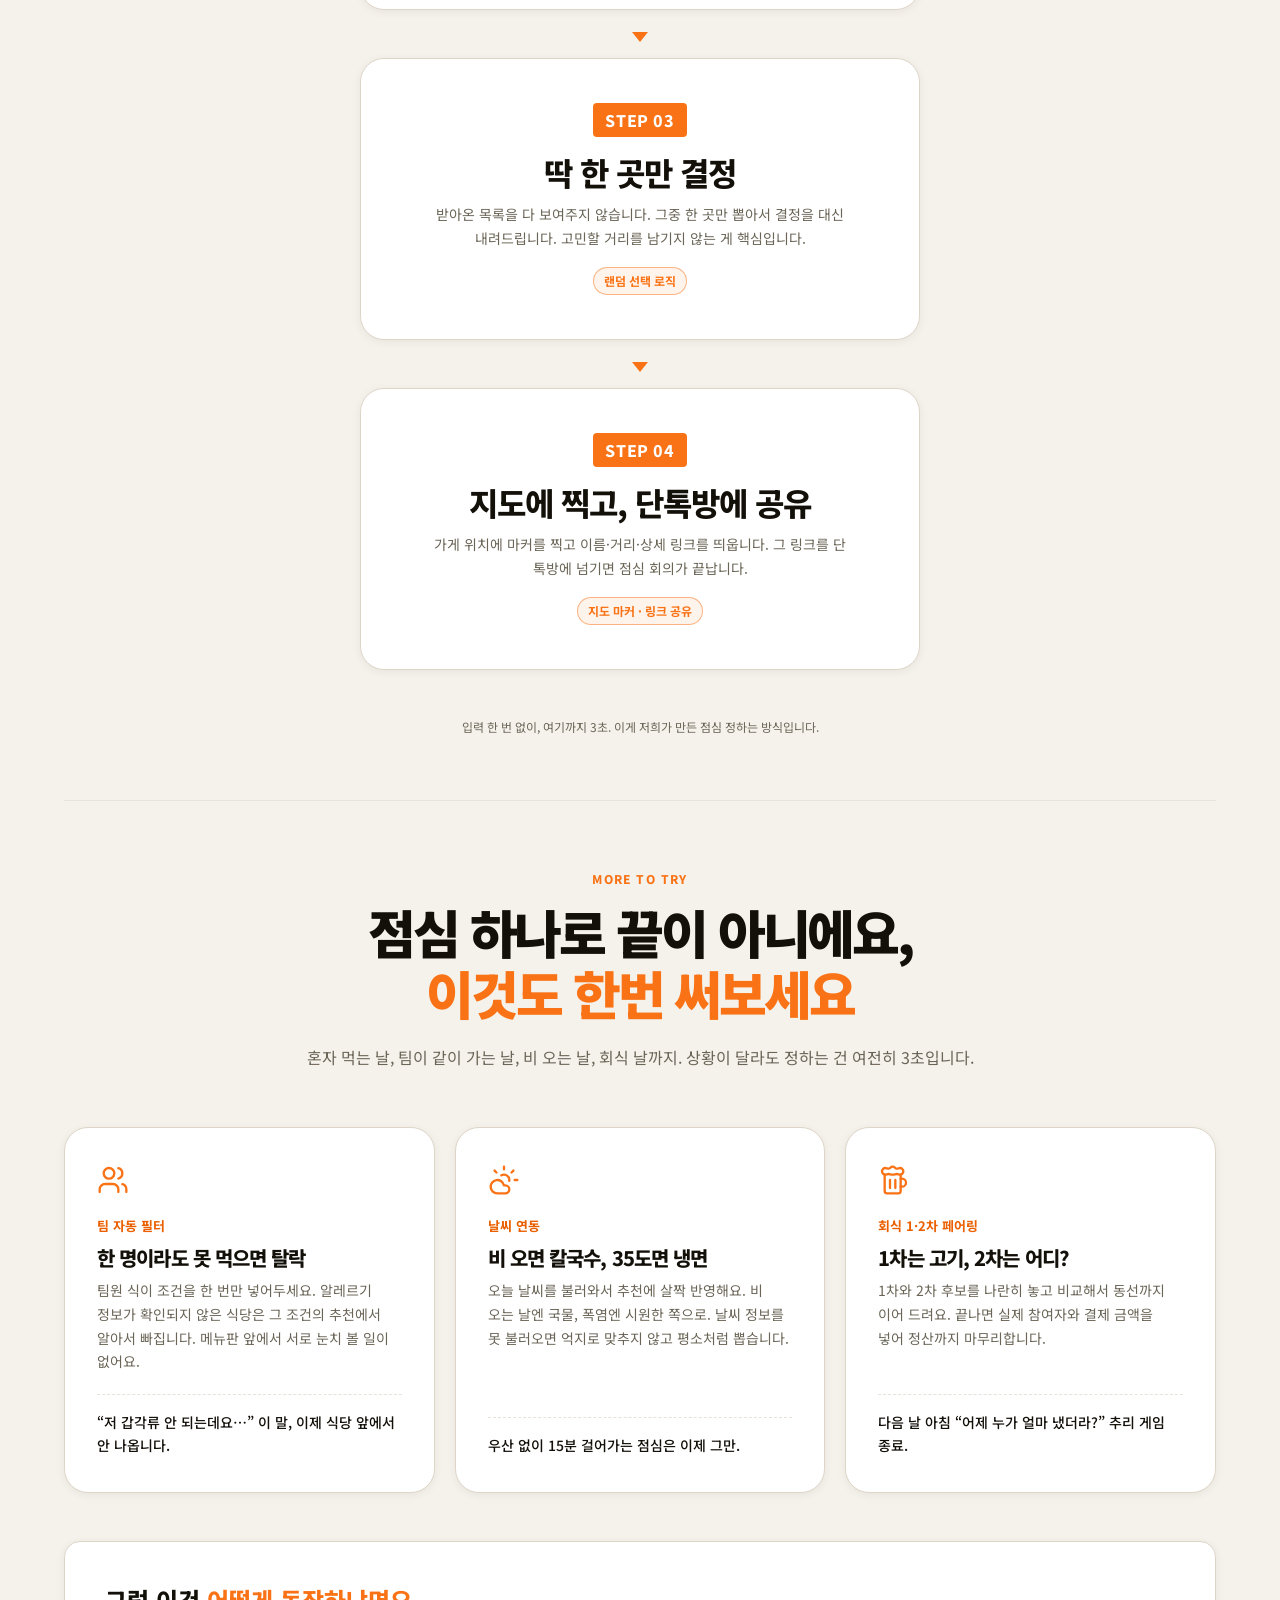
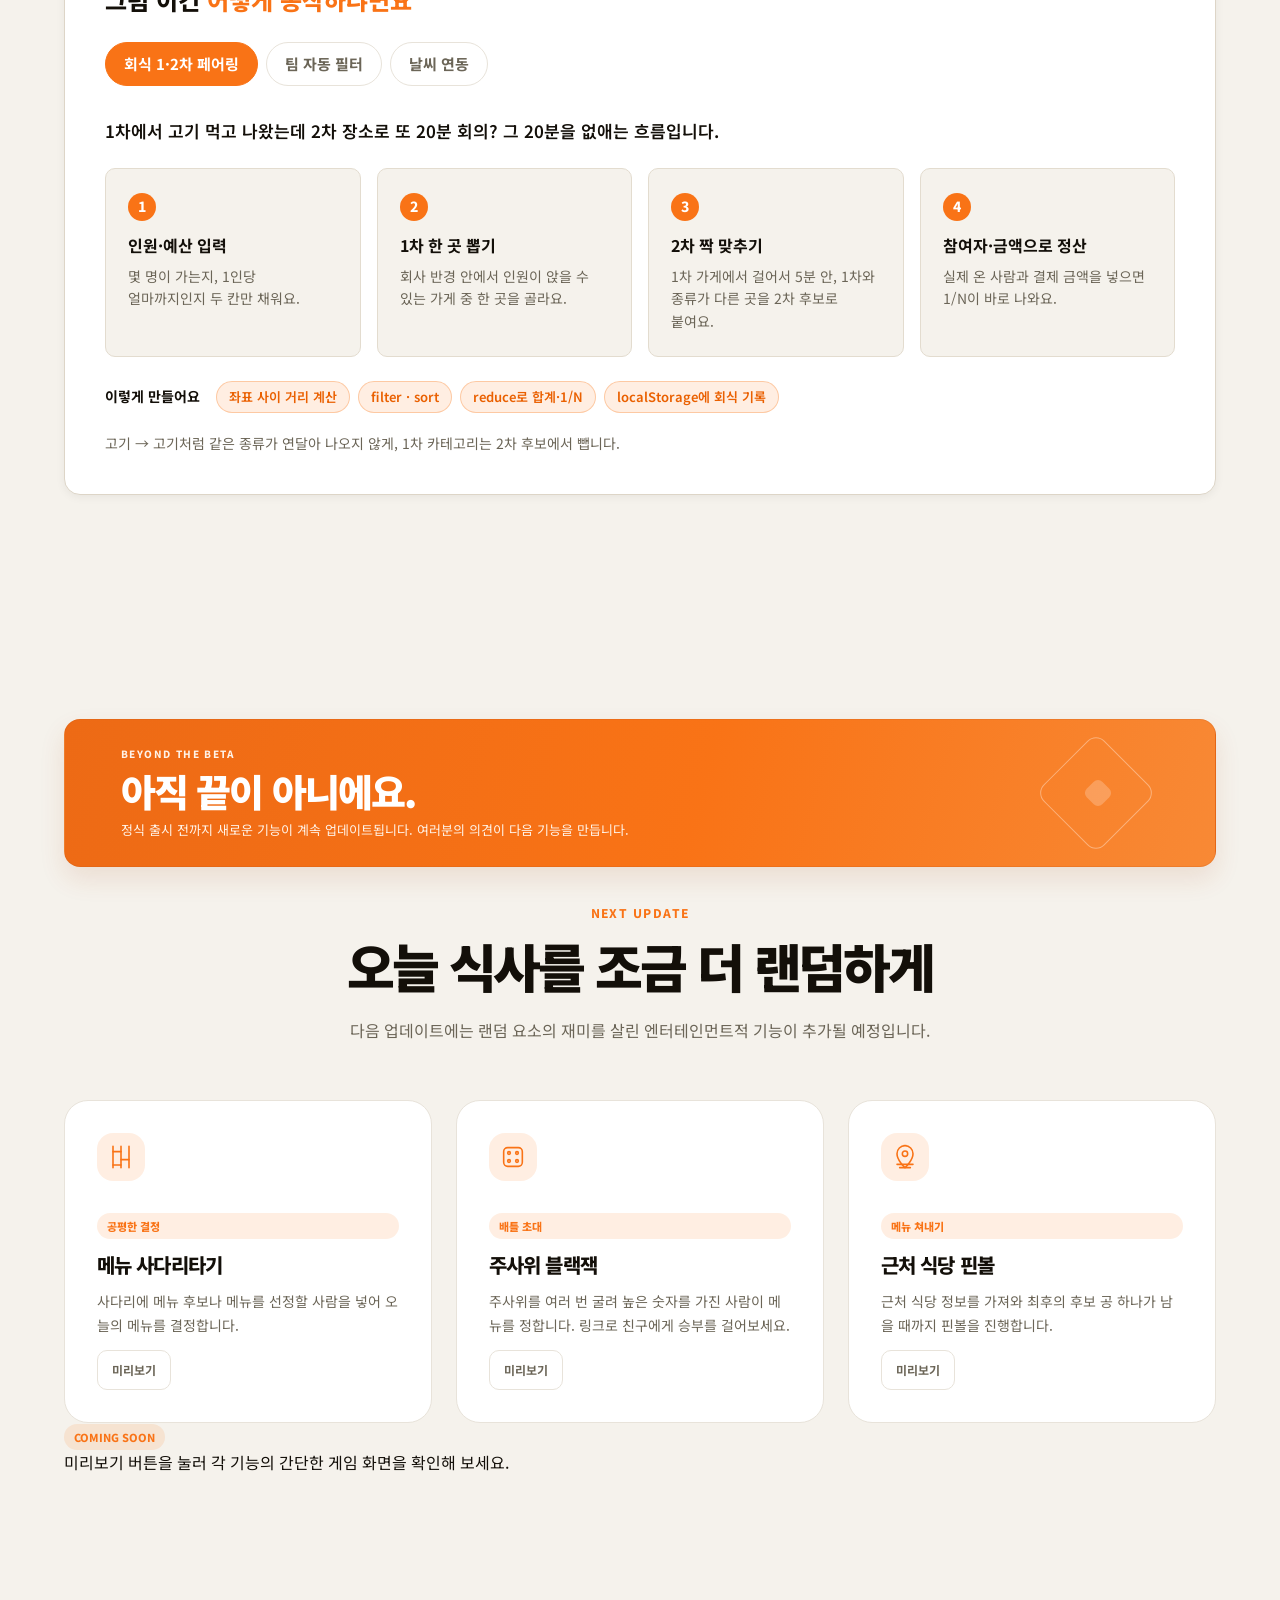
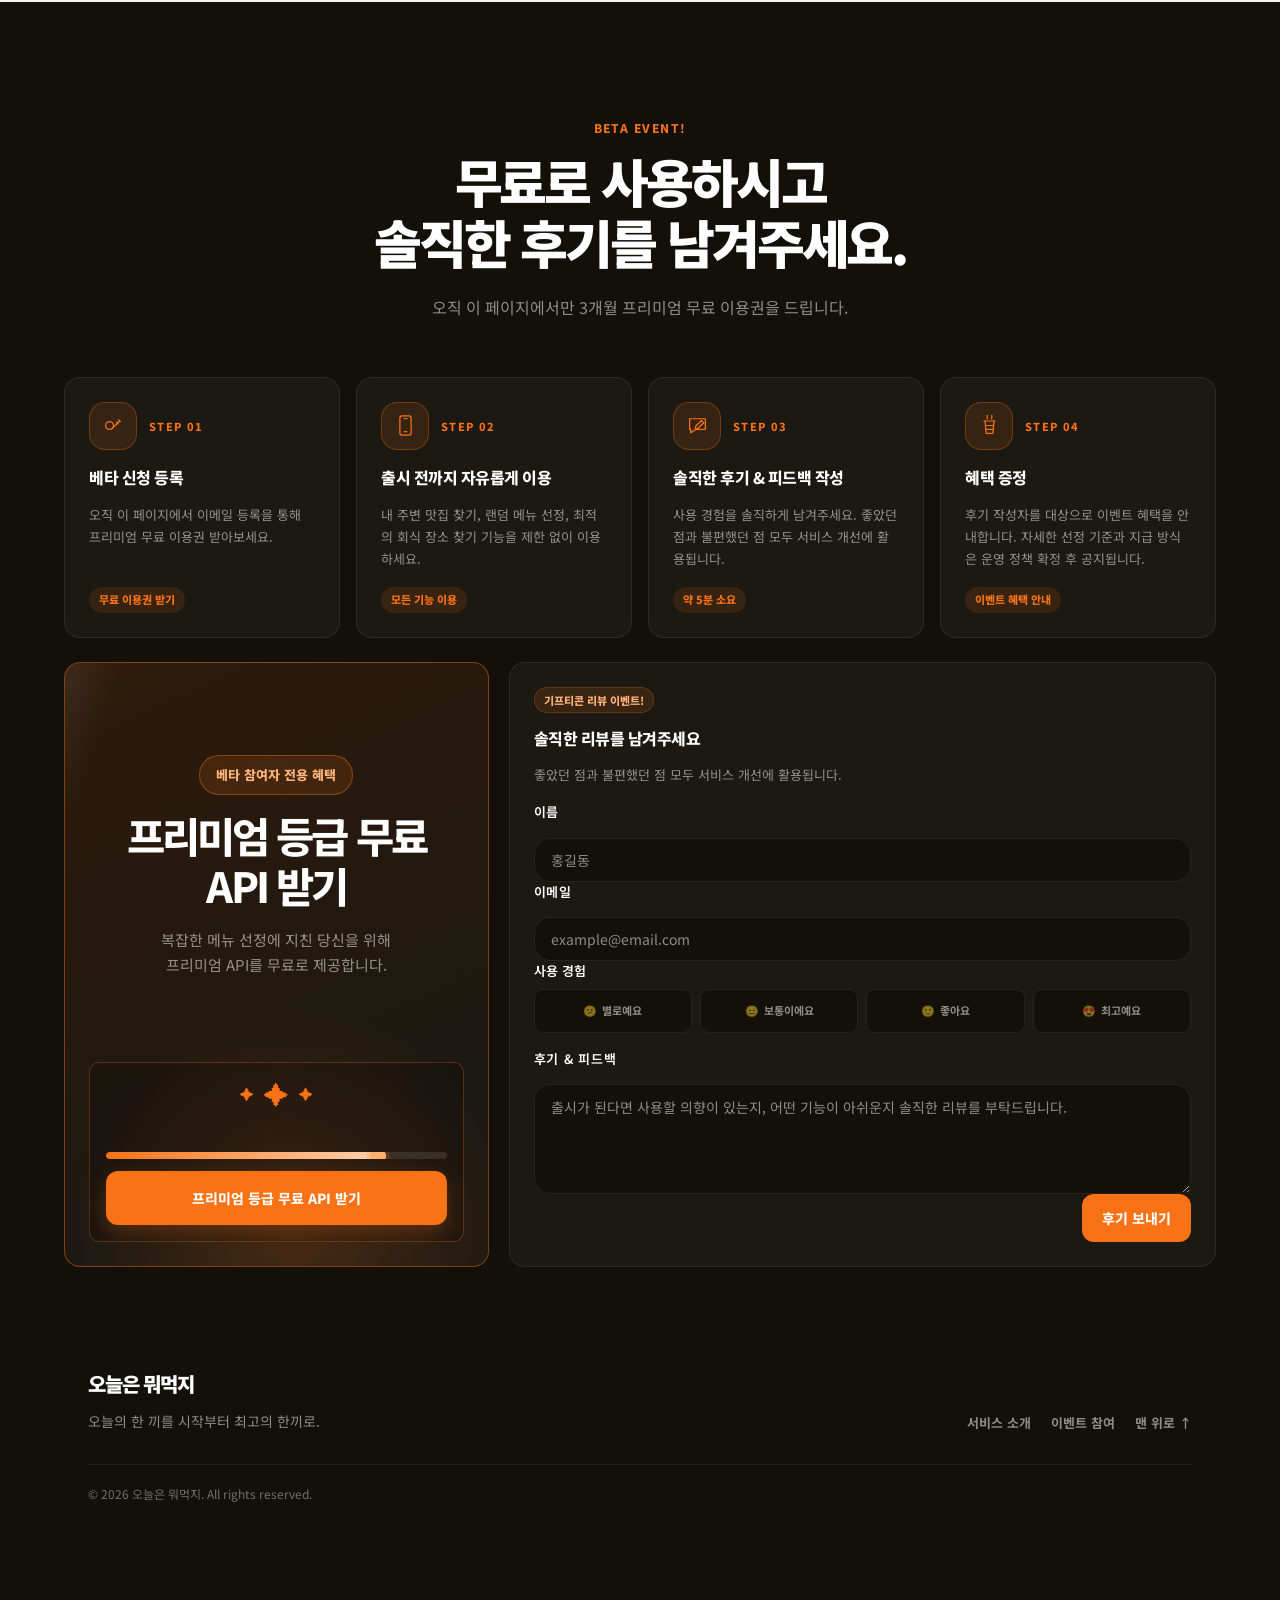
==== commit 4dfcb521: "feat: update game previews and event feedback UI" ====
--- a/index.html
+++ b/index.html
@@ -826,7 +826,7 @@
         </button>
       </article>
     </div>
-  
+
     <!-- 미리보기 전체 패널 -->
      <!-- UPDATE 카드 하단 기본 안내 -->
 <div class="update-coming-soon-note">
@@ -879,16 +879,16 @@
                 <span class="ladder-game-kicker">
                   LADDER GAME PREVIEW
                 </span>
-          
+
                 <h4 class="ladder-game-card-title">
                   오늘의 식당을 사다리로 정해보세요
                 </h4>
-          
+
                 <p class="ladder-game-card-description">
                   오른쪽 후보를 선택한 뒤 사다리 시작 버튼을 눌러 주세요.
                 </p>
               </div>
-          
+
               <button
                 type="button"
                 id="ladder-reset-button"
@@ -897,14 +897,14 @@
                 다시 선택
               </button>
             </div>
-          
+
             <div class="ladder-game-grid">
               <!-- 왼쪽 사다리 보드 -->
               <div class="ladder-visual-card">
                 <div class="ladder-visual-caption">
                   사다리 게임 미리보기
                 </div>
-          
+
                 <div
                   id="ladder-board"
                   class="ladder-board"
@@ -915,14 +915,14 @@
                     사다리 시작 버튼을 눌러보세요.
                   </p>
                 </div>
-          
+
                 <div class="ladder-result-area">
                   <p
                     id="ladder-game-result"
                     class="ladder-game-result"
                     aria-live="polite"
                   ></p>
-          
+
                   <button
                     type="button"
                     id="ladder-share-button"
@@ -933,26 +933,26 @@
                   </button>
                 </div>
               </div>
-          
+
               <!-- 오른쪽 후보 선택 -->
               <aside class="ladder-candidate-card">
                 <span class="ladder-candidate-kicker">
                   NEARBY RESTAURANTS
                 </span>
-          
+
                 <h4 class="ladder-candidate-title">
                   주변 식당 후보
                 </h4>
-          
+
                 <p class="ladder-candidate-description">
                   사다리에 넣을 후보를 선택해 주세요.
                 </p>
-          
+
                 <ul
                   id="ladder-candidate-list"
                   class="ladder-candidate-list"
                 ></ul>
-          
+
                 <div class="ladder-candidate-actions">
                   <button
                     type="button"
@@ -961,7 +961,7 @@
                   >
                     사다리 시작
                   </button>
-          
+
                   <button
                     type="button"
                     id="ladder-add-button"
@@ -977,66 +977,279 @@
 
         <!-- 주사위 미리보기 -->
         <div
-          class="update-preview-detail"
-          data-preview-content="dice"
-        >
-          <div class="update-preview-detail-header">
-            <div>
-              <span class="update-preview-detail-kicker">
-                COMING SOON
+        class="update-preview-detail"
+        data-preview-content="dice"
+      >
+        <div class="update-preview-detail-header">
+          <div>
+            <span class="update-preview-detail-kicker">
+              18 SURVIVAL BATTLE
+            </span>
+
+            <h3 class="update-preview-detail-title">
+              주사위 블랙잭
+            </h3>
+
+            <p class="update-preview-detail-description">
+              18을 넘지 않는 선에서 더 높은 점수를 만들어 보세요.
+              결과는 동료에게 공유할 수 있습니다.
+            </p>
+          </div>
+
+          <button
+            type="button"
+            class="update-preview-close"
+          >
+            닫기
+          </button>
+        </div>
+
+        <div class="dice-game-card">
+          <div class="dice-game-rule">
+            <span class="dice-game-rule-badge">
+              RULE
+            </span>
+
+            <p>
+              주사위는 횟수 제한 없이 굴릴 수 있습니다.
+              단, 합계가 18을 넘으면 즉시 버스트입니다.
+            </p>
+          </div>
+
+          <div class="dice-solo-layout">
+            <section
+              id="dice-player-card"
+              class="dice-player-card is-active"
+            >
+              <span class="dice-player-label">
+                MY SCORE
               </span>
 
-              <h3 class="update-preview-detail-title">
-                주사위 블랙잭
-              </h3>
-            </div>
-
+              <h4 class="dice-player-name">
+                18 서바이벌 도전
+              </h4>
+
+              <p
+                id="dice-player-status"
+                class="dice-player-status"
+              >
+                원하는 만큼 주사위를 굴려 보세요.
+              </p>
+
+              <div
+                id="dice-roll-list"
+                class="dice-roll-list"
+                aria-live="polite"
+              >
+                <span class="dice-roll-empty">
+                  아직 굴린 주사위가 없어요.
+                </span>
+              </div>
+
+              <strong
+                id="dice-score"
+                class="dice-score"
+              >
+                0
+              </strong>
+
+              <span class="dice-score-label">
+                CURRENT SCORE
+              </span>
+            </section>
+
+            <aside
+              id="dice-result-card"
+              class="dice-result-card"
+              aria-live="polite"
+            >
+              <span class="dice-result-kicker">
+                RESULT
+              </span>
+
+              <div class="dice-result-symbol">
+                🎲
+              </div>
+
+              <h4
+                id="dice-result-title"
+                class="dice-result-title"
+              >
+                아직 결과를 기다리고 있어요
+              </h4>
+
+              <p
+                id="dice-result-description"
+                class="dice-result-description"
+              >
+                18을 넘지 않는 범위에서 원하는 점수를 만든 뒤 결과를 확정해 보세요.
+              </p>
+
+              <p class="dice-share-guide">
+                결과 화면을 캡처해 동료에게 공유하세요!
+              </p>
+            </aside>
+          </div>
+
+          <div class="dice-game-controls">
             <button
               type="button"
-              class="update-preview-close"
+              id="dice-roll-button"
+              class="button button-primary"
             >
-              닫기
+              주사위 굴리기
             </button>
-          </div>
-
-          <div class="update-placeholder-card">
-            주사위 블랙잭 미리보기를 준비하고 있어요.
-          </div>
-        </div>
-
-        <!-- 핀볼 미리보기 -->
-        <div
-          class="update-preview-detail"
-          data-preview-content="pinball"
-        >
-          <div class="update-preview-detail-header">
-            <div>
-              <span class="update-preview-detail-kicker">
-                COMING SOON
-              </span>
-
-              <h3 class="update-preview-detail-title">
-                근처 식당 핀볼
-              </h3>
-            </div>
 
             <button
               type="button"
-              class="update-preview-close"
+              id="dice-finish-button"
+              class="dice-secondary-button"
             >
-              닫기
+              결과 확정
             </button>
-          </div>
-
-          <div class="update-placeholder-card">
-            근처 식당 핀볼 미리보기를 준비하고 있어요.
-          </div>
+
+            <button
+              type="button"
+              id="dice-share-button"
+              class="dice-share-button"
+              hidden
+            >
+              결과 공유하기
+            </button>
+
+            <button
+              type="button"
+              id="dice-reset-button"
+              class="dice-reset-button"
+            >
+              다시 시작
+            </button>
+          </div>
+
+          <p
+            id="dice-game-message"
+            class="dice-game-message"
+            aria-live="polite"
+          >
+            주사위를 굴려 18에 가장 가까운 점수에 도전해 보세요.
+          </p>
+        </div>
+      </div>
+          <!-- 핀볼 미리보기 -->
+<div
+class="update-preview-detail"
+data-preview-content="pinball"
+>
+<div class="update-preview-detail-header">
+  <div>
+    <span class="update-preview-detail-kicker">
+      MENU PINBALL
+    </span>
+
+    <h3 class="update-preview-detail-title">
+      근처 식당 핀볼
+    </h3>
+
+    <p class="update-preview-detail-description">
+      후보 공을 지켜내세요.
+      마지막까지 남은 식당이 오늘의 선택입니다.
+    </p>
+  </div>
+
+  <button
+    type="button"
+    class="update-preview-close"
+  >
+    닫기
+  </button>
+</div>
+
+<div class="pinball-game">
+  <div class="pinball-top">
+    <span>MENU PINBALL</span>
+    <span id="pinball-alive">남은 후보 8개</span>
+  </div>
+
+  <div class="pinball-layout">
+    <!-- 왼쪽: Canvas 게임판 -->
+    <div class="pinball-playfield">
+      <canvas
+        id="pinball-canvas"
+        width="480"
+        height="600"
+        tabindex="0"
+        aria-label="메뉴 후보 공이 움직이는 핀볼 게임판"
+      ></canvas>
+    </div>
+
+    <!-- 오른쪽: 후보와 조작 -->
+    <aside class="pinball-side">
+      <span class="pinball-side-kicker">
+        NEARBY RESTAURANTS
+      </span>
+
+      <h4>식당 후보</h4>
+
+      <ul
+        id="pinball-candidates"
+        class="pinball-candidate-list"
+      ></ul>
+
+      <p
+        id="pinball-message"
+        class="pinball-message"
+        aria-live="polite"
+      >
+        시작을 누르면 메뉴 공 8개가 동시에 등장합니다.
+      </p>
+
+      <div class="pinball-actions">
+        <button
+          type="button"
+          id="pinball-start"
+        >
+          핀볼 시작
+        </button>
+
+        <button
+          type="button"
+          id="pinball-reset"
+        >
+          다시 시작
+        </button>
+      </div>
+
+      <p class="pinball-help">
+        A / D 키 또는 아래 버튼으로 공을 쳐 올리세요.
+      </p>
+
+      <div class="pinball-flipper-buttons">
+        <button
+          type="button"
+          id="pinball-left"
+        >
+          왼쪽 치기
+        </button>
+
+        <button
+          type="button"
+          id="pinball-right"
+        >
+          오른쪽 치기
+        </button>
+      </div>
+    </aside>
+  </div>
+</div>
+</div>
+
+
         </div>
       </div>
     </div>
   </div>
 </section>
- 
+
 
     <!-- ============ event - 베타 이벤트 (담당: C) ============ -->
     <section id="event" class="page-section page-section-dark">
@@ -1066,7 +1279,7 @@
                   <path d="M33 14l3 3" />
                 </svg>
               </div>
-            
+
               <span class="event-step-number">STEP 01</span>
             </div>
 
@@ -1088,7 +1301,7 @@
                   <path d="M22 35h4" />
                 </svg>
               </div>
-            
+
               <span class="event-step-number">STEP 02</span>
             </div>
 
@@ -1110,7 +1323,7 @@
                   <path d="M21 25l10-10 4 4-10 10-5 1z" />
                 </svg>
               </div>
-            
+
               <span class="event-step-number">STEP 03</span>
             </div>
 
@@ -1130,20 +1343,20 @@
                 <svg viewBox="0 0 48 48">
                   <!-- 컵 뚜껑 -->
                   <path d="M14 16h20" />
-              
+
                   <!-- 컵 몸통 -->
                   <path d="M16 16l2 22h12l2-22" />
-              
+
                   <!-- 컵 슬리브 -->
                   <path d="M17 24h14" />
                   <path d="M18 31h12" />
-              
+
                   <!-- 따뜻한 음료 증기 -->
                   <path d="M20 12c-2-2 2-4 0-6" />
                   <path d="M28 12c-2-2 2-4 0-6" />
                 </svg>
               </div>
-            
+
               <span class="event-step-number">STEP 04</span>
             </div>
             <h3 class="event-step-title">혜택 증정</h3>
@@ -1156,7 +1369,7 @@
             <span class="ui-badge">이벤트 혜택 안내</span>
           </article>
         </div>
-       
+
         <!-- ============ event - 하단 참여 영역 (담당: C) ============ -->
 <div class="event-bottom-layout">
   <!-- 왼쪽: 혜택 + 베타 참여 -->
@@ -1246,6 +1459,53 @@
           placeholder="example@email.com"
         />
       </div>
+      <fieldset class="event-rating">
+        <legend class="event-rating-title">
+          사용 경험
+        </legend>
+
+        <div class="event-rating-options">
+          <label class="event-rating-option">
+            <input
+              type="radio"
+              name="experience-rating"
+              value="bad"
+            />
+            <span aria-hidden="true">😕</span>
+            <span>별로예요</span>
+          </label>
+
+          <label class="event-rating-option">
+            <input
+              type="radio"
+              name="experience-rating"
+              value="normal"
+            />
+            <span aria-hidden="true">😐</span>
+            <span>보통이에요</span>
+          </label>
+
+          <label class="event-rating-option">
+            <input
+              type="radio"
+              name="experience-rating"
+              value="good"
+            />
+            <span aria-hidden="true">🙂</span>
+            <span>좋아요</span>
+          </label>
+
+          <label class="event-rating-option">
+            <input
+              type="radio"
+              name="experience-rating"
+              value="great"
+            />
+            <span aria-hidden="true">😍</span>
+            <span>최고예요</span>
+          </label>
+        </div>
+      </fieldset>
 
       <div class="form-group">
         <label for="feedback-message" class="form-label">
@@ -1350,7 +1610,7 @@
       aria-labelledby="feedback-confirm-modal-title"
       aria-hidden="true"
     >
-      <div class="modal-dialog modal-dialog-centered modal-sm">
+      <div class="modal-dialog modal-dialog-centered">
         <div class="modal-content">
           <div class="modal-header">
             <h2 class="modal-title fs-5" id="feedback-confirm-modal-title">
@@ -1402,7 +1662,7 @@
           <p class="footer-description">
             오늘의 한 끼를 시작부터 최고의 한끼로.
           </p>
-         
+
         </div>
         <nav class="footer-links" aria-label="푸터 메뉴">
           <a href="#service" class="footer-link">서비스 소개</a>
@@ -1424,5 +1684,7 @@
       crossorigin="anonymous"
     ></script>
     <script src="./js/event-modals.js"></script>
+    <script src="./js/dice-blackjack.js"></script>
+    <script src="./js/pinball-game.js"></script>
   </body>
 </html>
--- a/css/update.css
+++ b/css/update.css
@@ -5,44 +5,100 @@
 
 /* ---------- UPDATE 시작 배너 ---------- */
 
+/* ---------- UPDATE 시작 배너 ---------- */
+
 .update-intro-banner {
+  position: relative;
   display: flex;
-  min-height: 230px;
+  width: 100%;
+  min-height: 0;
   flex-direction: column;
   justify-content: center;
-  width: calc(100% + (var(--space-8) * 2));
-  margin-top: calc(var(--space-8) * -1);
-  margin-right: calc(var(--space-8) * -1);
-  margin-bottom: var(--space-8);
-  margin-left: calc(var(--space-8) * -1);
-  padding: var(--space-10) var(--space-8);
-  background: var(--color-primary);
+  margin: 0 0 var(--space-8);
+  padding: 26px clamp(28px, 5vw, 56px);
+  overflow: hidden;
+  isolation: isolate;
+  border: 1px solid rgba(190, 85, 25, 0.2);
+  border-radius: 16px;
+  background:
+    linear-gradient(
+      105deg,
+      #ed6a15 0%,
+      #f97316 55%,
+      #f88935 100%
+    );
+  box-shadow: 0 12px 26px rgba(173, 78, 22, 0.12);
   color: #ffffff;
+}
+
+/* 오른쪽 끝에 얇은 마름모 장식 */
+.update-intro-banner::before {
+  position: absolute;
+  top: 50%;
+  right: clamp(24px, 6vw, 76px);
+  z-index: -1;
+  width: 86px;
+  height: 86px;
+  border: 1px solid rgba(255, 255, 255, 0.37);
+  border-radius: 12px;
+  content: "";
+  transform: translateY(-50%) rotate(45deg);
+}
+
+/* 마름모 안쪽의 작은 빛 */
+.update-intro-banner::after {
+  position: absolute;
+  top: 50%;
+  right: clamp(54px, calc(6vw + 30px), 106px);
+  z-index: -1;
+  width: 22px;
+  height: 22px;
+  border-radius: 6px;
+  background: rgba(255, 255, 255, 0.22);
+  content: "";
+  transform: translateY(-50%) rotate(45deg);
 }
 
 .update-intro-eyebrow {
   color: #fff3e8;
-  font-size: 11px;
+  font-size: 10px;
   font-weight: 800;
-  letter-spacing: 0.12em;
+  letter-spacing: 0.14em;
 }
 
 .update-intro-heading {
-  max-width: 760px;
-  margin: var(--space-3) 0 0;
+  max-width: 680px;
+  margin: 7px 0 0;
   color: #ffffff;
-  font-size: clamp(28px, 4vw, 48px);
+  font-size: clamp(27px, 3.3vw, 38px);
   font-weight: 900;
   letter-spacing: -0.05em;
   line-height: 1.2;
 }
 
 .update-intro-description {
-  max-width: 620px;
-  margin: var(--space-3) 0 0;
+  max-width: 680px;
+  margin: 7px 0 0;
   color: #fff3e8;
-  font-size: 15px;
-  line-height: 1.7;
+  font-size: 13px;
+  line-height: 1.5;
+}
+
+@media (max-width: 640px) {
+  .update-intro-banner {
+    padding: 23px 26px;
+  }
+
+  .update-intro-banner::before {
+    right: -28px;
+    width: 76px;
+    height: 76px;
+    opacity: 0.45;
+  }
+
+  .update-intro-banner::after {
+    display: none;
+  }
 }
 
 /* ---------- UPDATE 카드 ---------- */
@@ -572,4 +628,414 @@
     .ladder-result-area {
       flex-direction: column;
     }
-  }+  }
+
+  /* ============================================================
+   UPDATE | 주사위 블랙잭 게임
+   ============================================================ */
+
+.dice-game-card {
+  padding: 24px;
+  border: 1px solid #e2d9ce;
+  border-radius: 20px;
+  background: #fffdf9;
+  box-shadow: 0 18px 40px rgba(55, 36, 20, 0.1);
+}
+
+.dice-game-rule {
+  display: flex;
+  align-items: center;
+  gap: 10px;
+  padding: 13px 15px;
+  margin-bottom: 20px;
+  border: 1px dashed #efb98f;
+  border-radius: 12px;
+  background: #fff7ef;
+}
+
+.dice-game-rule-badge {
+  flex-shrink: 0;
+  padding: 5px 8px;
+  border-radius: 999px;
+  background: var(--color-primary);
+  color: #ffffff;
+  font-size: 10px;
+  font-weight: 800;
+  letter-spacing: 0.08em;
+}
+
+.dice-game-rule p {
+  margin: 0;
+  color: #7b5a45;
+  font-size: 12px;
+  font-weight: 600;
+  line-height: 1.55;
+}
+
+.dice-solo-layout {
+  display: grid;
+  grid-template-columns: minmax(0, 1fr) minmax(220px, 0.8fr);
+  gap: 16px;
+}
+
+/* 점수 도전 카드 */
+.dice-player-card {
+  min-height: 265px;
+  padding: 22px;
+  border: 1px solid var(--color-primary);
+  border-radius: 16px;
+  background: #fff6ed;
+  text-align: center;
+}
+
+.dice-player-card.is-bust {
+  border-color: #bd5546;
+  background: #fff1ef;
+}
+
+.dice-player-card.is-finished {
+  border-color: var(--color-primary);
+  background: #fff2e6;
+}
+
+.dice-player-label {
+  color: var(--color-primary);
+  font-size: 10px;
+  font-weight: 800;
+  letter-spacing: 0.12em;
+}
+
+.dice-player-name {
+  margin: 8px 0 0;
+  color: #1d1711;
+  font-size: 20px;
+  font-weight: 800;
+  letter-spacing: -0.04em;
+}
+
+.dice-player-status {
+  min-height: 38px;
+  margin: 9px 0 14px;
+  color: #746b60;
+  font-size: 12px;
+  line-height: 1.55;
+}
+
+.dice-roll-list {
+  display: flex;
+  min-height: 64px;
+  flex-wrap: wrap;
+  align-items: center;
+  justify-content: center;
+  gap: 7px;
+  padding: 10px;
+  border-radius: 12px;
+  background: rgba(255, 255, 255, 0.72);
+}
+
+.dice-roll {
+  display: grid;
+  width: 38px;
+  height: 38px;
+  place-items: center;
+  border: 1px solid #f0c5a8;
+  border-radius: 10px;
+  background: #ffffff;
+  color: #a44721;
+  font-size: 17px;
+  font-weight: 900;
+  animation: dice-roll-in 0.28s ease-out;
+}
+
+.dice-roll-empty {
+  color: #9a8c80;
+  font-size: 11px;
+}
+
+.dice-score {
+  display: block;
+  margin-top: 17px;
+  color: #1d1711;
+  font-size: 48px;
+  font-weight: 900;
+  letter-spacing: -0.06em;
+  line-height: 1;
+}
+
+.dice-score-label {
+  display: block;
+  margin-top: 7px;
+  color: #a18f80;
+  font-size: 10px;
+  font-weight: 800;
+  letter-spacing: 0.1em;
+}
+
+/* 결과·공유 안내 카드 */
+.dice-result-card {
+  display: flex;
+  min-height: 265px;
+  flex-direction: column;
+  align-items: center;
+  justify-content: center;
+  padding: 22px;
+  border: 1px solid #e4dcd3;
+  border-radius: 16px;
+  background: #f8f4ee;
+  text-align: center;
+}
+
+.dice-result-card.is-bust {
+  border-color: #bd5546;
+  background: #fff1ef;
+}
+
+.dice-result-card.is-success {
+  border-color: var(--color-primary);
+  background: #fff2e6;
+}
+
+.dice-result-kicker {
+  color: var(--color-primary);
+  font-size: 10px;
+  font-weight: 800;
+  letter-spacing: 0.12em;
+}
+
+.dice-result-symbol {
+  margin: 12px 0 10px;
+  font-size: 42px;
+  line-height: 1;
+}
+
+.dice-result-title {
+  margin: 0;
+  color: #1d1711;
+  font-size: 18px;
+  font-weight: 800;
+  letter-spacing: -0.04em;
+}
+
+.dice-result-description {
+  margin: 9px 0 0;
+  color: #746b60;
+  font-size: 12px;
+  line-height: 1.6;
+}
+
+.dice-share-guide {
+  margin: 18px 0 0;
+  color: #a44721;
+  font-size: 11px;
+  font-weight: 800;
+  line-height: 1.55;
+}
+
+/* 하단 버튼 */
+.dice-game-controls {
+  display: flex;
+  flex-wrap: wrap;
+  justify-content: center;
+  gap: 9px;
+  margin-top: 20px;
+}
+
+.dice-game-controls .button-primary,
+.dice-secondary-button,
+.dice-share-button,
+.dice-reset-button {
+  min-height: 40px;
+  padding: 0 15px;
+  border-radius: 9px;
+  font-size: 12px;
+  font-weight: 800;
+  cursor: pointer;
+}
+
+.dice-secondary-button {
+  border: 1px solid #d9c9bb;
+  background: #fffdf9;
+  color: #7a5b48;
+}
+
+.dice-share-button {
+  border: 0;
+  background: #5b4636;
+  color: #ffffff;
+}
+
+.dice-reset-button {
+  border: 1px solid #e0d7cc;
+  background: #f2ece4;
+  color: #746b60;
+}
+
+.dice-secondary-button:hover,
+.dice-reset-button:hover {
+  border-color: var(--color-primary);
+  color: var(--color-primary);
+}
+
+.dice-share-button:hover {
+  background: #3f3026;
+}
+
+.dice-game-controls button:disabled {
+  cursor: not-allowed;
+  opacity: 0.45;
+}
+
+.dice-game-message {
+  min-height: 22px;
+  margin: 16px 0 0;
+  color: #6c5341;
+  font-size: 13px;
+  font-weight: 700;
+  line-height: 1.6;
+  text-align: center;
+}
+
+@keyframes dice-roll-in {
+  from {
+    opacity: 0;
+    transform: scale(0.65) rotate(-14deg);
+  }
+
+  to {
+    opacity: 1;
+    transform: scale(1) rotate(0);
+  }
+}
+
+@media (max-width: 640px) {
+  .dice-solo-layout {
+    grid-template-columns: 1fr;
+  }
+}
+
+/* ============================================================
+   UPDATE | 핀볼게임
+   ============================================================ */
+
+.update-preview-detail[data-preview-content="pinball"] { display: none; }
+.update-preview-detail[data-preview-content="pinball"].is-active { display: block; }
+
+.pinball-game {
+  padding: clamp(14px, 2.2vw, 26px);
+  border: 1px solid #9a633c;
+  border-radius: 24px;
+  background: linear-gradient(140deg, #332218, #1b1512 72%);
+  box-shadow: 0 20px 56px rgba(21, 12, 7, .22), inset 0 1px rgba(255, 218, 170, .13);
+  color: #fff4e6;
+}
+.pinball-top {
+  display: flex; align-items: center; justify-content: space-between;
+  gap: 12px; margin-bottom: 16px; color: #ffaf72;
+  font-size: 12px; font-weight: 800; letter-spacing: .08em;
+}
+.pinball-top #pinball-alive {
+  padding: 7px 12px; border: 1px solid #775136;
+  border-radius: 999px; background: #2b1f19; color: #ffe5c9;
+  font-size: 11px; white-space: nowrap; letter-spacing: 0;
+}
+.pinball-layout {
+  display: grid;
+  grid-template-columns: minmax(0, 1.35fr) minmax(220px, .65fr);
+  gap: clamp(12px, 2vw, 20px); align-items: start;
+}
+.pinball-playfield {
+  min-width: 0; max-width: 560px; margin-inline: auto; overflow: hidden;
+  border: 5px solid #62412d; border-radius: 24px;
+  background: #130f09;
+  box-shadow: inset 0 0 0 2px #ac6a3b, 0 14px 30px rgba(0, 0, 0, .35);
+}
+#pinball-canvas { display: block; width: 100%; height: auto; touch-action: manipulation; }
+.pinball-side {
+  display: flex; flex-direction: column; gap: 14px; min-width: 0;
+  padding: clamp(16px, 2vw, 24px);
+  border: 1px solid #674937; border-radius: 18px;
+  background: linear-gradient(160deg, #35271e, #261c17);
+  box-shadow: inset 0 1px rgba(255, 222, 185, .08);
+}
+.pinball-side-kicker {
+  color: #ffad71; font-size: 10px; font-weight: 800; letter-spacing: .14em;
+}
+.pinball-side h4 { margin: -5px 0 1px; color: #fff5e7; font-size: 22px; }
+.pinball-candidate-list {
+  display: grid; gap: 7px; max-height: 295px; overflow-y: auto;
+  margin: 0; padding: 0; list-style: none;
+}
+.pinball-candidate-list li {
+  padding: 9px 12px; border: 1px solid #72513b;
+  border-radius: 10px; background: rgba(255, 239, 214, .045);
+  color: #fae9d6; font-size: 12px;
+}
+.pinball-candidate-list li.is-out { color: #a39180; text-decoration: line-through; opacity: .58; }
+.pinball-candidate-list li.is-winner {
+  border-color: #ffa351; background: #603313; color: #fff; font-weight: 800;
+  box-shadow: 0 0 0 1px rgba(255, 159, 66, .18);
+}
+.pinball-message {
+  min-height: 54px; margin: 0; padding: 11px 13px;
+  border: 1px solid #60412d; border-radius: 10px;
+  background: #211914; color: #ffd2aa; font-size: 13px; line-height: 1.55;
+}
+.pinball-actions, .pinball-flipper-buttons { display: flex; gap: 8px; }
+.pinball-actions button, .pinball-flipper-buttons button {
+  flex: 1; min-width: 0; min-height: 42px; padding: 8px 10px;
+  border: 1px solid #b96936; border-radius: 10px;
+  background: #f97316; color: #fff;
+  font: inherit; font-size: 12px; font-weight: 800; cursor: pointer;
+  transition: background .15s ease, transform .15s ease;
+}
+#pinball-reset, .pinball-flipper-buttons button {
+  border-color: #9a694d; background: #67422e;
+}
+.pinball-actions button:hover, .pinball-flipper-buttons button:hover { filter: brightness(1.12); }
+.pinball-flipper-buttons button:active { background: #fa9c57; transform: translateY(2px); }
+.pinball-actions button:focus-visible, .pinball-flipper-buttons button:focus-visible,
+#pinball-canvas:focus-visible { outline: 3px solid #ffb56f; outline-offset: 3px; }
+.pinball-help { margin: 0; color: #c5ab94; font-size: 11px; line-height: 1.5; }
+@media (max-width: 800px) {
+  .pinball-layout { grid-template-columns: 1fr; }
+  .pinball-playfield { width: 100%; max-width: 480px; }
+  .pinball-side { width: 100%; }
+}
+.update-preview-detail[data-preview-content="pinball"] .update-preview-detail-header {
+  align-items: flex-start;
+}
+.update-preview-detail[data-preview-content="pinball"] .update-preview-detail-kicker {
+  color: #f97316;
+  letter-spacing: .15em;
+}
+.update-preview-detail[data-preview-content="pinball"] .update-preview-detail-title {
+  color: #281b15;
+  letter-spacing: -.035em;
+}
+.pinball-game {
+  position: relative;
+  border-color: #bc7c4b;
+  background: radial-gradient(circle at 14% 0%, rgba(243, 140, 54, .14), transparent 35%), linear-gradient(135deg, #38261d, #171312 80%);
+  box-shadow: 0 24px 58px rgba(44, 24, 12, .23), inset 0 1px rgba(255, 230, 190, .18);
+}
+.pinball-playfield {
+  border-color: #845632;
+  box-shadow: 0 16px 34px rgba(0,0,0,.45), inset 0 0 0 2px #d68b4c;
+}
+.pinball-candidate-list li {
+  position: relative;
+  padding-left: 28px;
+}
+.pinball-candidate-list li::before {
+  content: "";
+  position: absolute;
+  width: 9px; height: 9px;
+  left: 10px; top: 50%;
+  transform: translateY(-50%);
+  border-radius: 50%;
+  background: var(--ball-color, #f97316);
+  box-shadow: 0 0 10px var(--ball-color, #f97316);
+}
+.pinball-candidate-list li.is-out::before { box-shadow: none; opacity: .4; }
+.pinball-candidate-list li.is-winner::before { box-shadow: 0 0 14px #a5ff25; background: #a5ff25; }
+.pinball-flipper-buttons button:active { border-color: #a5ff25; background: #486723; }
--- a/css/event.css
+++ b/css/event.css
@@ -682,3 +682,99 @@
   fill: none;
   stroke: currentColor;
 }
+
+/* ---------- 후기 이벤트 뱃지 ---------- */
+
+.event-feedback-form > .ui-badge.ui-badge-primary {
+  display: inline-flex;
+  width: fit-content;
+  max-width: 100%;
+  align-self: flex-start;
+  align-items: center;
+  min-height: 0;
+  padding: 5px 9px;
+  border: 1px solid rgba(249, 115, 22, 0.22);
+  border-radius: 999px;
+  background: rgba(249, 115, 22, 0.13);
+  color: #ffb27a;
+  font-size: 11px;
+  font-weight: 800;
+  line-height: 1.3;
+  white-space: nowrap;
+}
+
+/* ---------- 사용 경험 이모티콘 선택 ---------- */
+
+.event-rating {
+  min-width: 0;
+  margin: 0 0 var(--space-4);
+  padding: 0;
+  border: 0;
+}
+
+.event-rating-title {
+  float: none;
+  width: auto;
+  margin: 0 0 var(--space-2);
+  padding: 0;
+  color: var(--color-text-on-dark);
+  font-size: 13px;
+  font-weight: 600;
+}
+
+.event-rating-options {
+  display: grid;
+  grid-template-columns: repeat(4, minmax(0, 1fr));
+  gap: 8px;
+}
+
+.event-rating-option {
+  position: relative;
+  display: flex;
+  min-height: 44px;
+  align-items: center;
+  justify-content: center;
+  gap: 5px;
+  padding: 8px 6px;
+  border: 1px solid var(--color-border-dark);
+  border-radius: 9px;
+  background: var(--color-bg-dark);
+  color: var(--color-text-on-dark-muted);
+  font-size: 11px;
+  font-weight: 700;
+  white-space: nowrap;
+  cursor: pointer;
+  transition:
+    border-color var(--transition-base),
+    background var(--transition-base),
+    color var(--transition-base);
+}
+
+.event-rating-option input {
+  position: absolute;
+  width: 1px;
+  height: 1px;
+  opacity: 0;
+}
+
+.event-rating-option:hover {
+  border-color: var(--color-primary-border);
+  color: var(--color-text-on-dark);
+}
+
+.event-rating-option:has(input:checked) {
+  border-color: var(--color-primary);
+  background: rgba(249, 115, 22, 0.16);
+  color: #ffd2b2;
+}
+
+.event-rating-option:has(input:focus-visible) {
+  outline: 2px solid #ffb27a;
+  outline-offset: 2px;
+}
+
+@media (max-width: 560px) {
+  .event-rating-options {
+    grid-template-columns: repeat(2, minmax(0, 1fr));
+  }
+}
